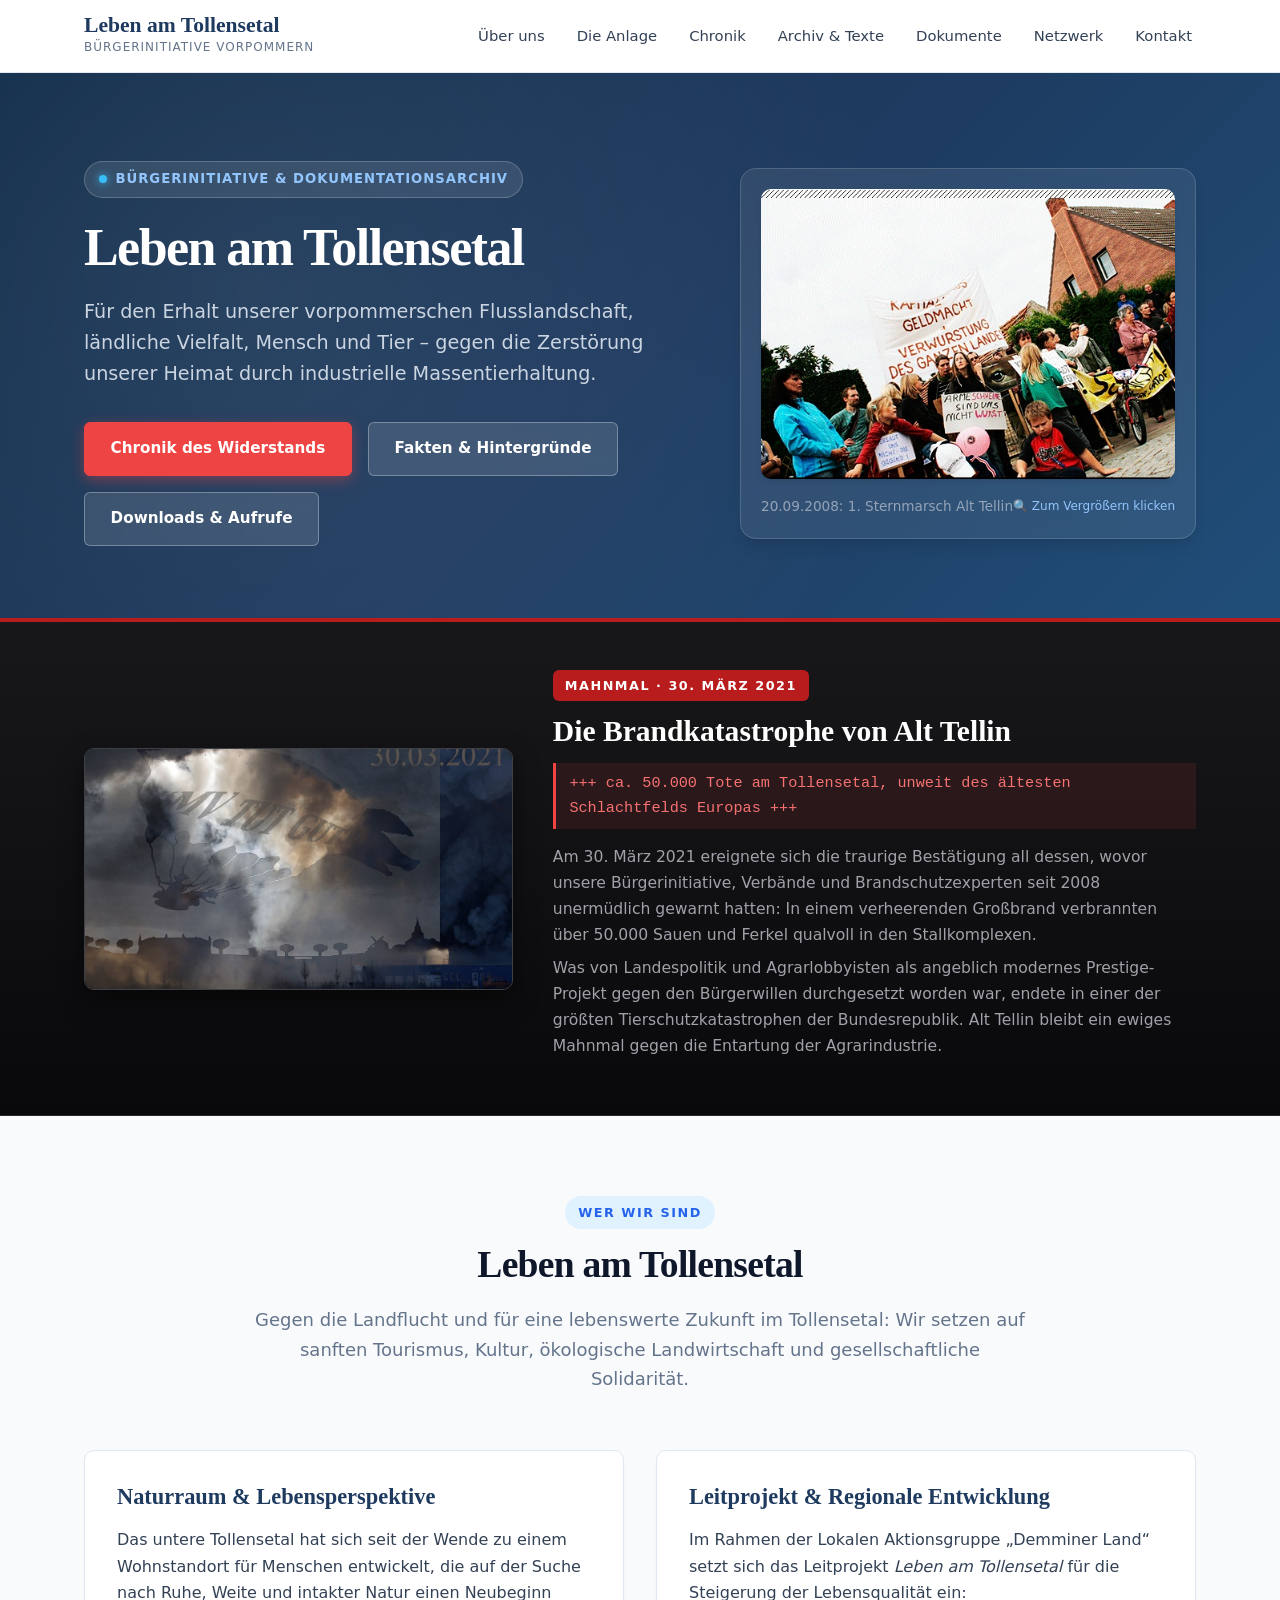
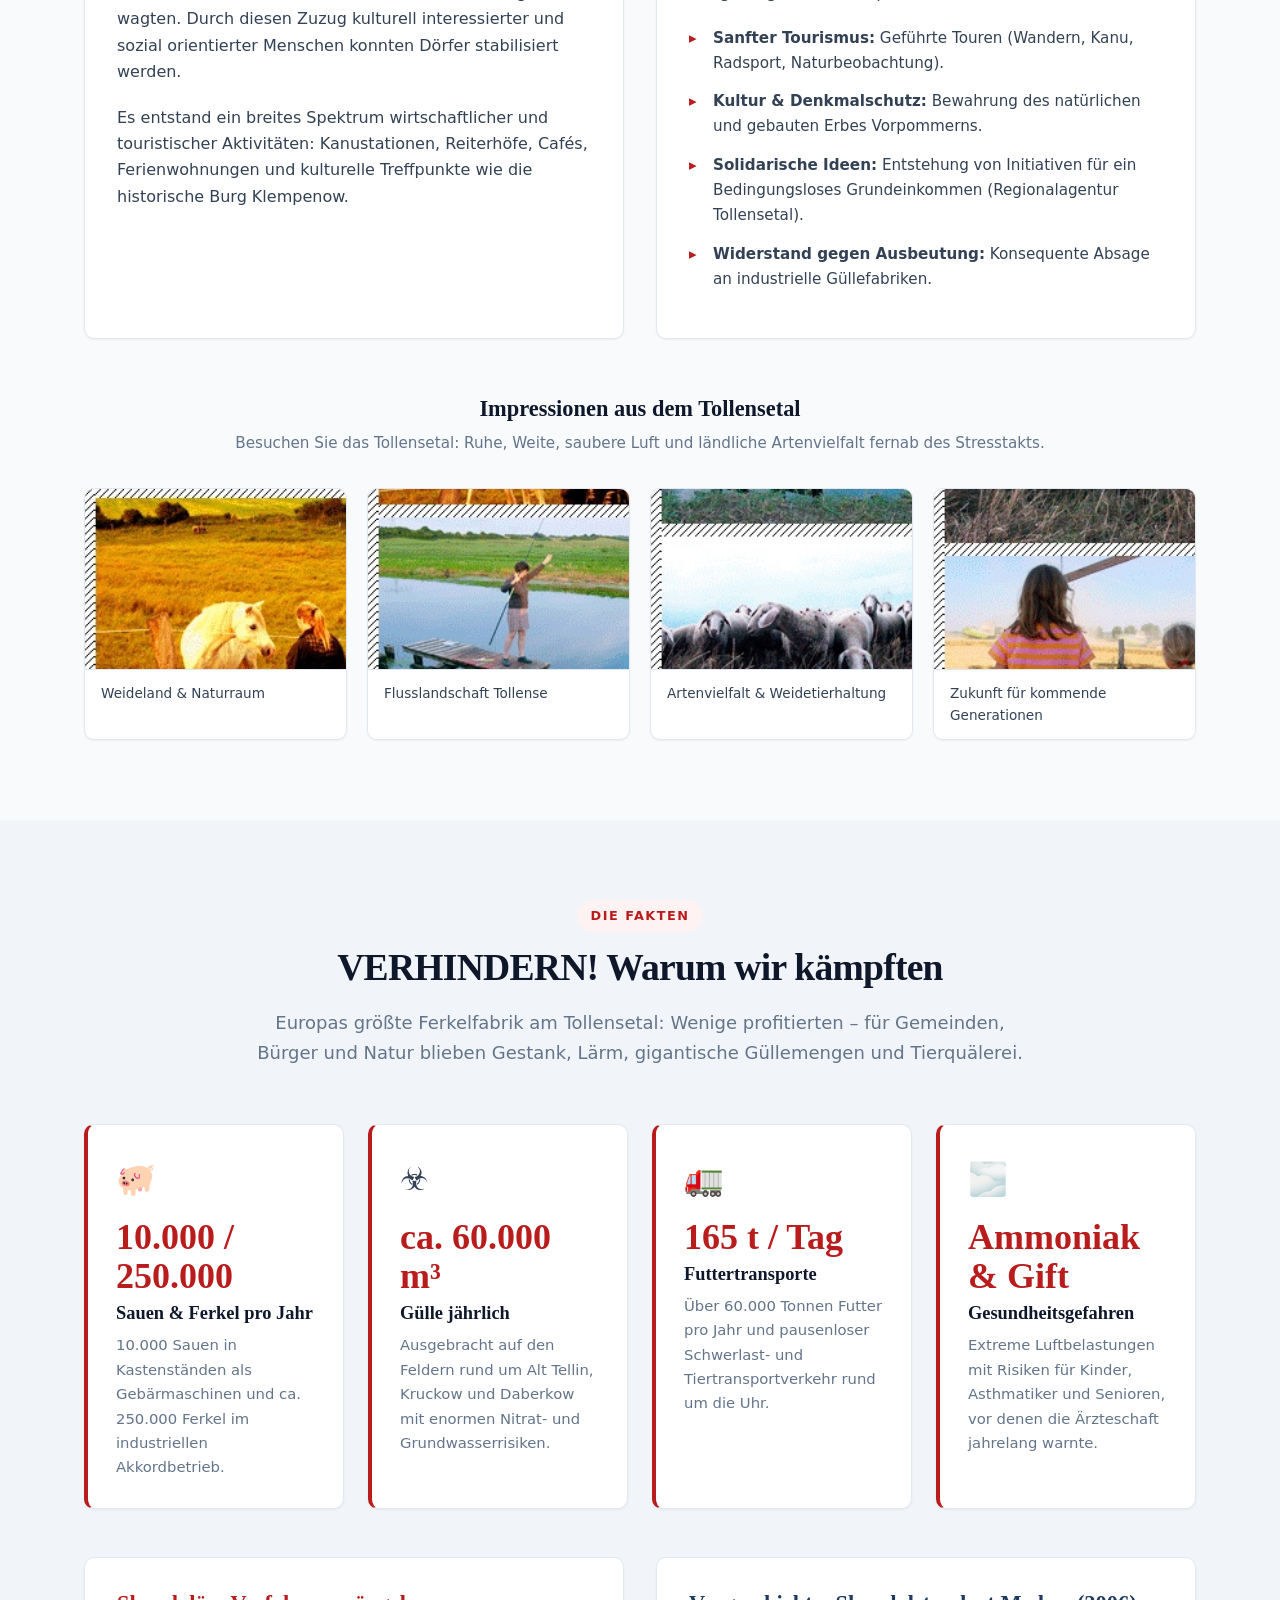
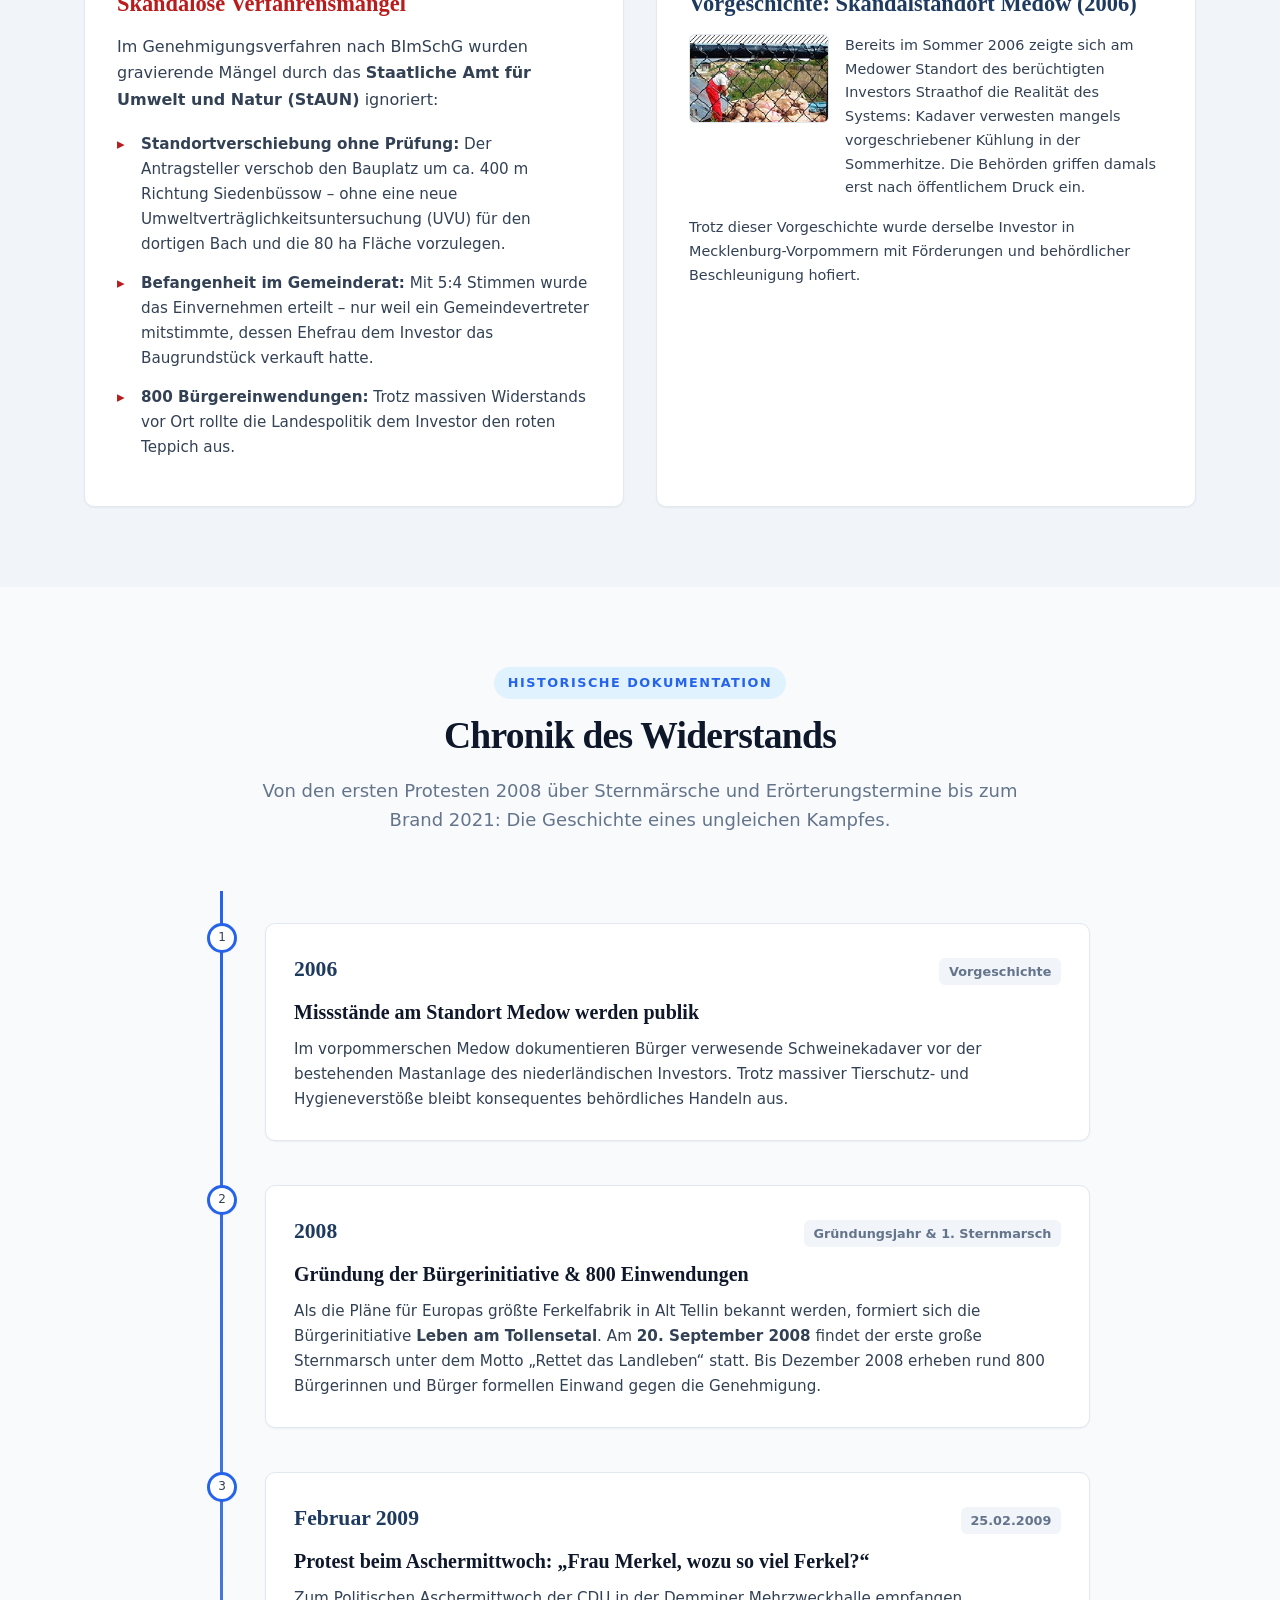
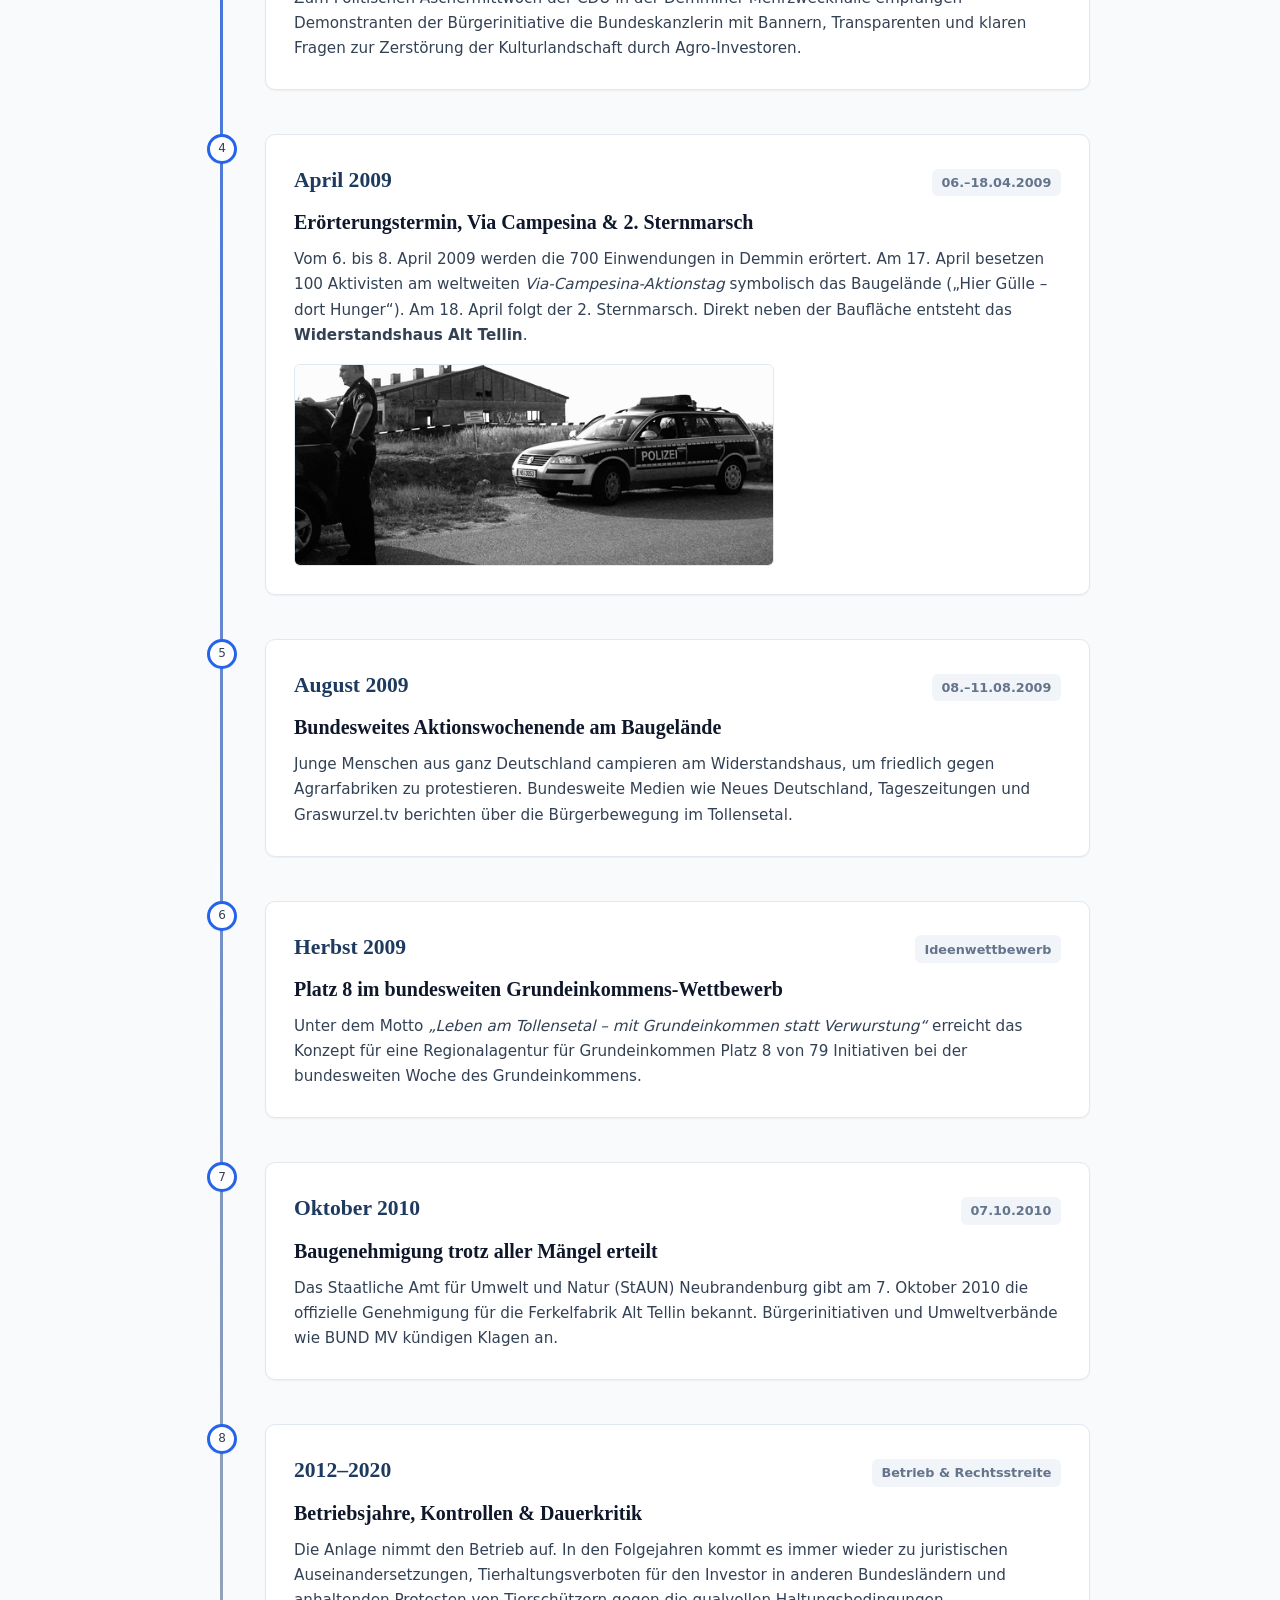
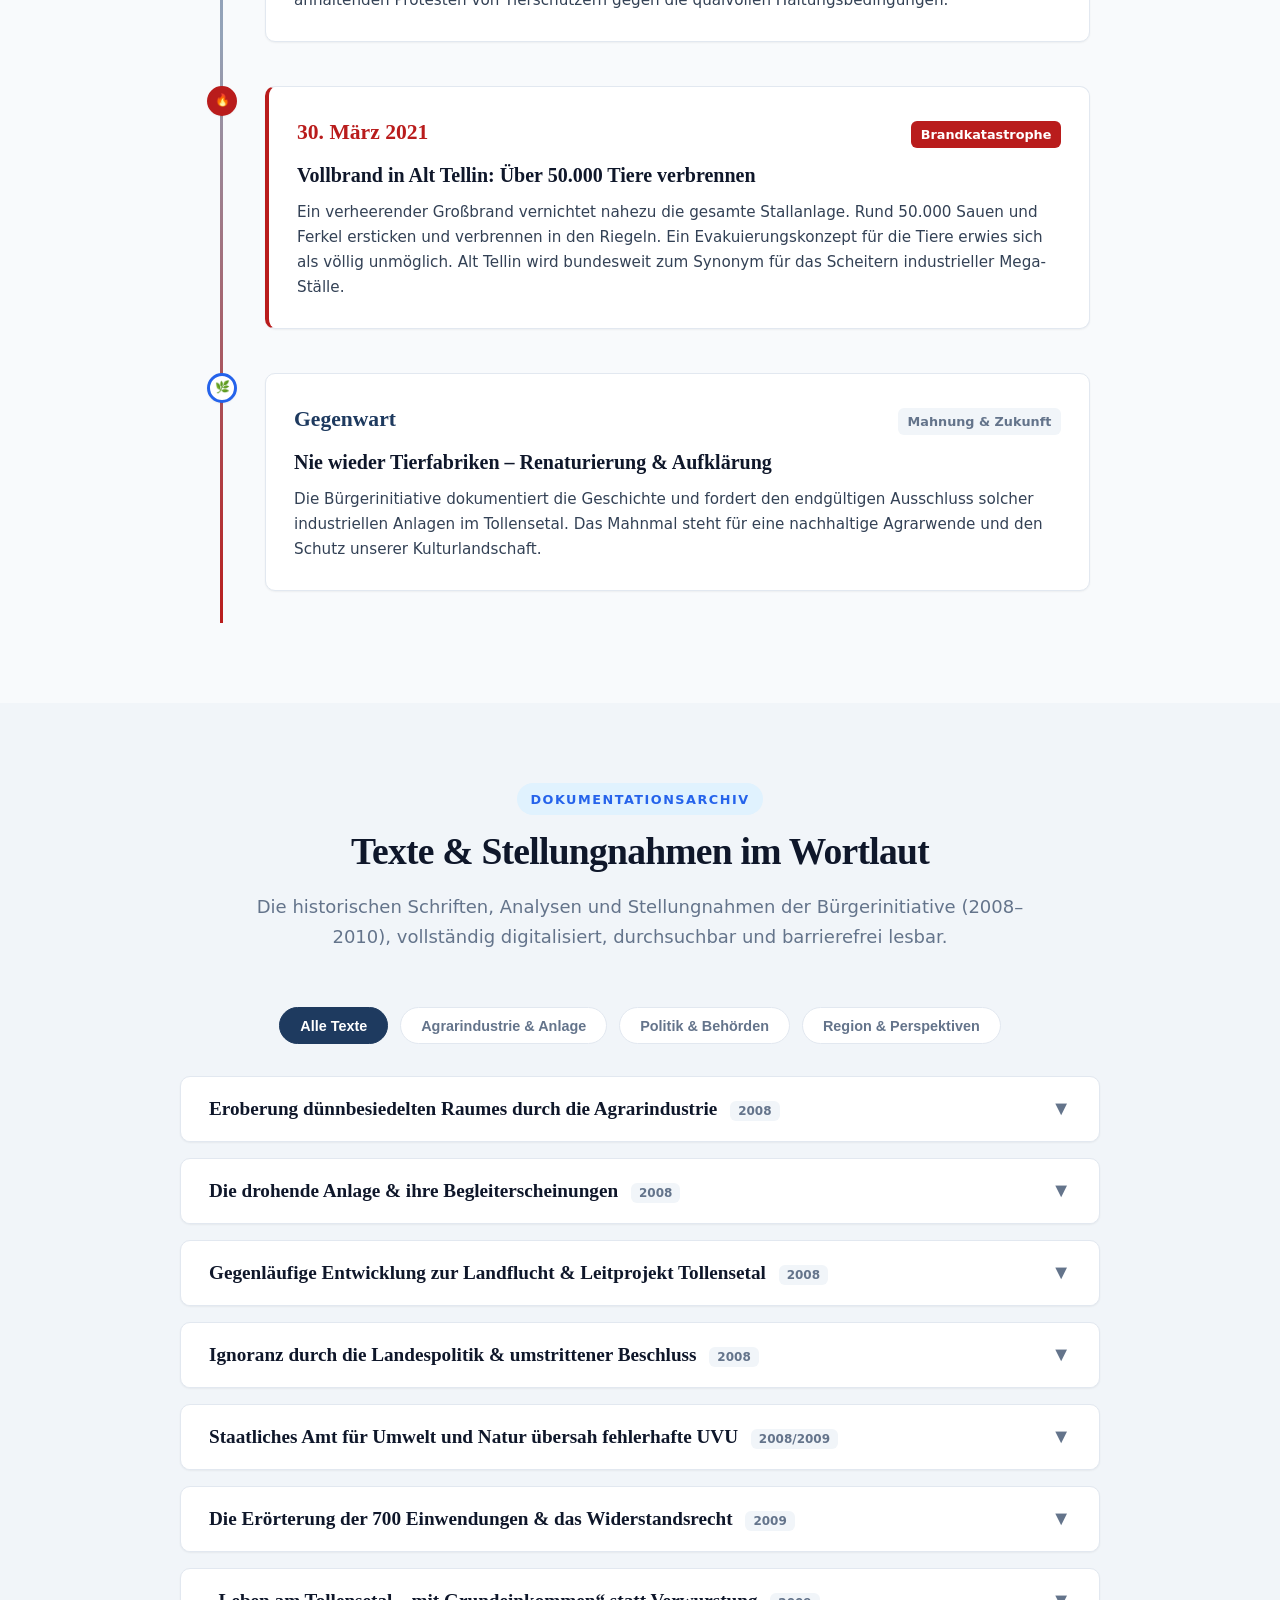
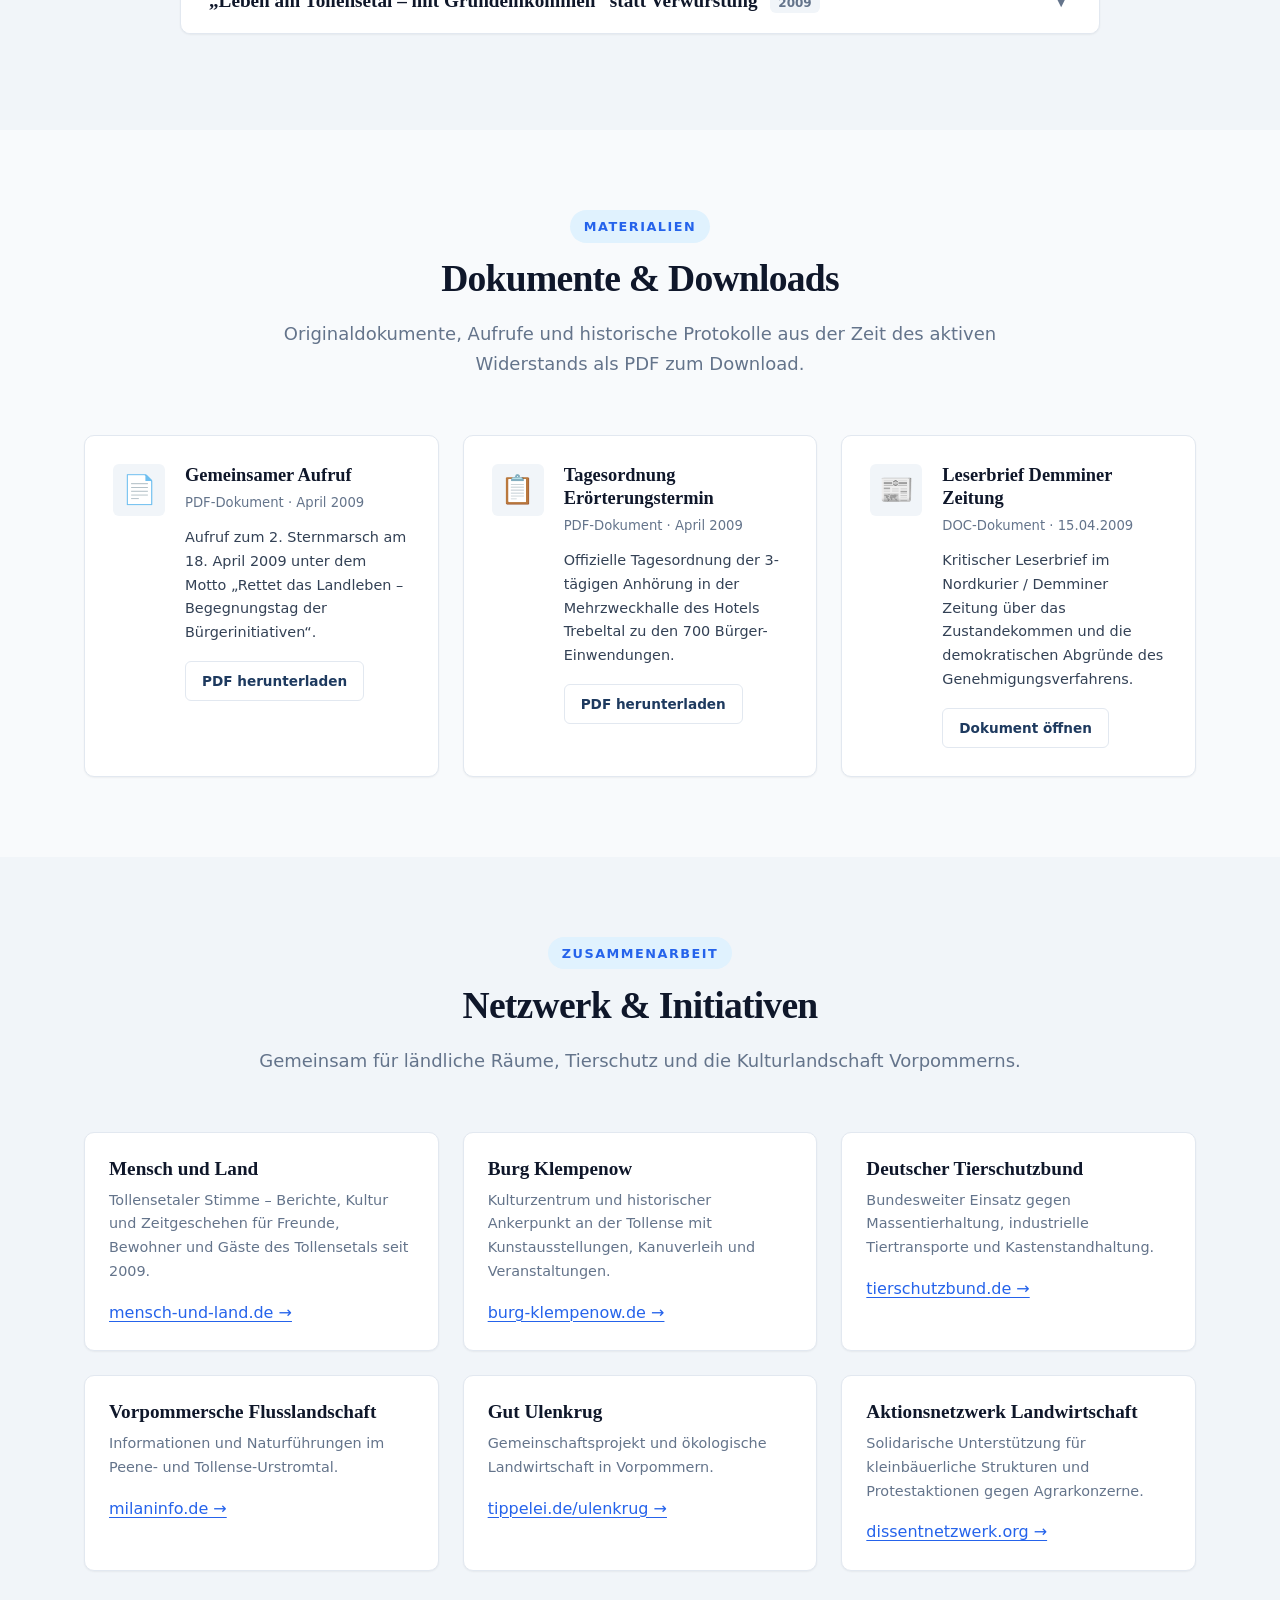
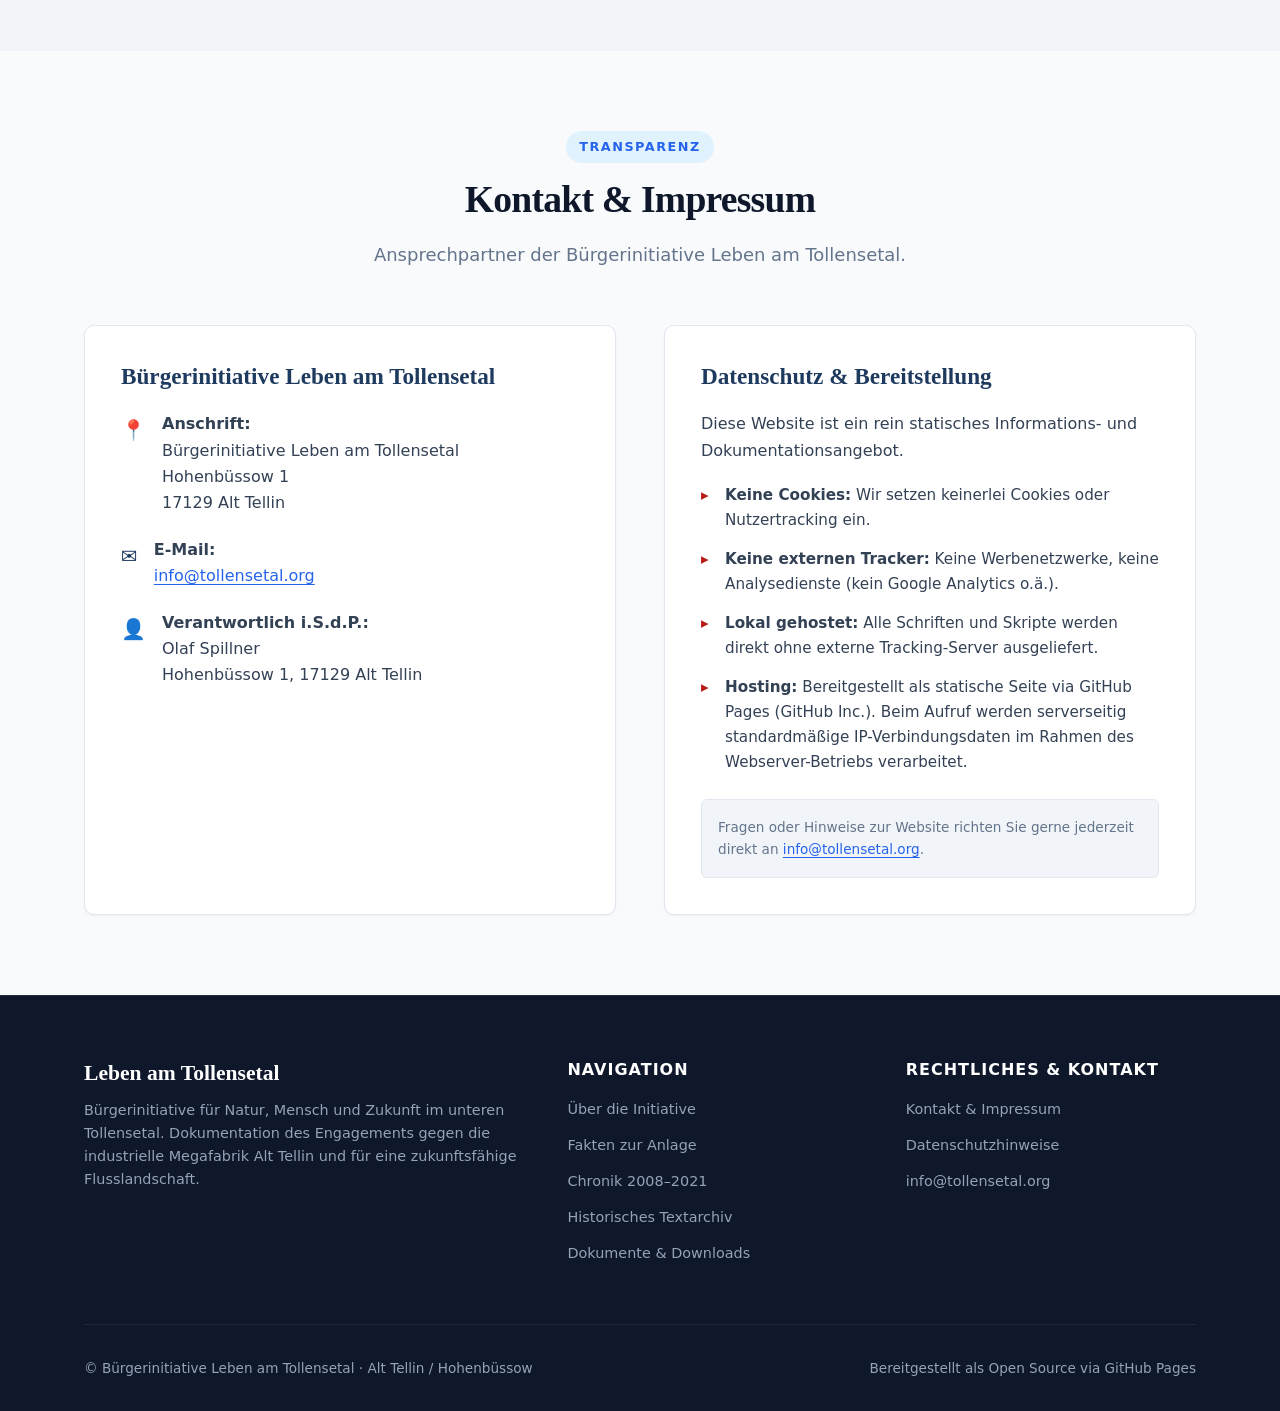
==== index.html @ dd37e9b2 "Relaunch: Modern static website for tollensetal.org with GitHub Pages workflow" ====
<!DOCTYPE html>
<html lang="de">
<head>
  <meta charset="UTF-8">
  <meta name="viewport" content="width=device-width, initial-scale=1.0">
  <title>Leben am Tollensetal | Bürgerinitiative gegen industrielle Massentierhaltung</title>
  <meta name="description" content="Offizielle Website und Dokumentationsarchiv der Bürgerinitiative Leben am Tollensetal in Vorpommern. Chronik des Widerstands gegen die Megafabrik Alt Tellin und Schutz der Flusslandschaft.">
  <meta property="og:title" content="Leben am Tollensetal - Bürgerinitiative">
  <meta property="og:description" content="Dokumentation, Chronik und Originaltexte der Bürgerinitiative Leben am Tollensetal gegen die Megafabrik Alt Tellin.">
  <meta property="og:type" content="website">
  <meta property="og:url" content="https://tollensetal.org/">
  <meta property="og:image" content="assets/images/sternmarsch_2008.jpg">

  <link rel="stylesheet" href="style.css">
</head>
<body>

  <!-- ========================================================================
       Navigation Bar
       ======================================================================== -->
  <header class="navbar">
    <div class="container nav-container">
      <a href="#top" class="nav-brand" aria-label="Zur Startseite">
        <span class="nav-logo-title">Leben am Tollensetal</span>
        <span class="nav-logo-subtitle">Bürgerinitiative Vorpommern</span>
      </a>

      <button class="nav-toggle" aria-label="Menü öffnen" aria-expanded="false">☰</button>

      <nav>
        <ul class="nav-menu">
          <li><a href="#ueber-uns" class="nav-link">Über uns</a></li>
          <li><a href="#die-anlage" class="nav-link">Die Anlage</a></li>
          <li><a href="#chronik" class="nav-link">Chronik</a></li>
          <li><a href="#archiv" class="nav-link">Archiv &amp; Texte</a></li>
          <li><a href="#dokumente" class="nav-link">Dokumente</a></li>
          <li><a href="#netzwerk" class="nav-link">Netzwerk</a></li>
          <li><a href="#kontakt" class="nav-link">Kontakt</a></li>
        </ul>
      </nav>
    </div>
  </header>

  <!-- ========================================================================
       Hero Section
       ======================================================================== -->
  <section id="top" class="hero">
    <div class="container hero-grid">
      <div class="hero-text-col">
        <div class="hero-tag">
          <span class="hero-tag-dot"></span>
          Bürgerinitiative &amp; Dokumentationsarchiv
        </div>
        <h1 class="hero-title">Leben am Tollensetal</h1>
        <p class="hero-subtitle">
          Für den Erhalt unserer vorpommerschen Flusslandschaft, ländliche Vielfalt, Mensch und Tier – gegen die Zerstörung unserer Heimat durch industrielle Massentierhaltung.
        </p>
        <div class="hero-actions">
          <a href="#chronik" class="btn btn-primary">Chronik des Widerstands</a>
          <a href="#die-anlage" class="btn btn-secondary">Fakten &amp; Hintergründe</a>
          <a href="#dokumente" class="btn btn-secondary">Downloads &amp; Aufrufe</a>
        </div>
      </div>

      <div class="hero-card">
        <div class="hero-img-wrap" data-lightbox data-caption="20.09.2008: Erster Sternmarsch nach Alt Tellin – 'Geldmacht verwurstet das ganze Land'">
          <img src="assets/images/sternmarsch_2008.jpg" alt="Demonstration gegen die Ferkelfabrik Alt Tellin 2008" class="hero-img">
        </div>
        <div class="hero-card-caption">
          <span>20.09.2008: 1. Sternmarsch Alt Tellin</span>
          <span style="font-size: 0.75rem; color: #93c5fd;">🔍 Zum Vergrößern klicken</span>
        </div>
      </div>
    </div>
  </section>

  <!-- ========================================================================
       Memorial Banner (30.03.2021 Brandkatastrophe)
       ======================================================================== -->
  <aside id="mahnmal" class="memorial-banner" aria-label="Mahnmal Alt Tellin">
    <div class="container memorial-grid">
      <div class="memorial-img-wrap" data-lightbox data-caption="30.03.2021: Das Flammeninferno von Alt Tellin – ca. 50.000 Tiere starben im Vollbrand">
        <img src="assets/images/alt_tellin_brand_2021.jpg" alt="Grossbrand der Schweinezuchtanlage Alt Tellin am 30. März 2021" class="memorial-img">
      </div>
      <div>
        <span class="memorial-badge">Mahnmal · 30. März 2021</span>
        <h2 class="memorial-title">Die Brandkatastrophe von Alt Tellin</h2>
        <div class="memorial-quote">
          +++ ca. 50.000 Tote am Tollensetal, unweit des ältesten Schlachtfelds Europas +++
        </div>
        <p class="memorial-text">
          Am 30. März 2021 ereignete sich die traurige Bestätigung all dessen, wovor unsere Bürgerinitiative, Verbände und Brandschutzexperten seit 2008 unermüdlich gewarnt hatten: In einem verheerenden Großbrand verbrannten über 50.000 Sauen und Ferkel qualvoll in den Stallkomplexen.
        </p>
        <p class="memorial-text">
          Was von Landespolitik und Agrarlobbyisten als angeblich modernes Prestige-Projekt gegen den Bürgerwillen durchgesetzt worden war, endete in einer der größten Tierschutzkatastrophen der Bundesrepublik. Alt Tellin bleibt ein ewiges Mahnmal gegen die Entartung der Agrarindustrie.
        </p>
      </div>
    </div>
  </aside>

  <!-- ========================================================================
       Section: Über uns & Das Leitprojekt Tollensetal
       ======================================================================== -->
  <section id="ueber-uns" class="section">
    <div class="container">
      <div class="section-header">
        <span class="section-tag">Wer wir sind</span>
        <h2 class="section-title">Leben am Tollensetal</h2>
        <p class="section-desc">
          Gegen die Landflucht und für eine lebenswerte Zukunft im Tollensetal: Wir setzen auf sanften Tourismus, Kultur, ökologische Landwirtschaft und gesellschaftliche Solidarität.
        </p>
      </div>

      <div class="fact-details-grid" style="margin-top: 0; margin-bottom: 3.5rem;">
        <div class="details-box">
          <h3>Naturraum &amp; Lebensperspektive</h3>
          <p>
            Das untere Tollensetal hat sich seit der Wende zu einem Wohnstandort für Menschen entwickelt, die auf der Suche nach Ruhe, Weite und intakter Natur einen Neubeginn wagten. Durch diesen Zuzug kulturell interessierter und sozial orientierter Menschen konnten Dörfer stabilisiert werden.
          </p>
          <p>
            Es entstand ein breites Spektrum wirtschaftlicher und touristischer Aktivitäten: Kanustationen, Reiterhöfe, Cafés, Ferienwohnungen und kulturelle Treffpunkte wie die historische Burg Klempenow.
          </p>
        </div>

        <div class="details-box">
          <h3>Leitprojekt &amp; Regionale Entwicklung</h3>
          <p>
            Im Rahmen der Lokalen Aktionsgruppe „Demminer Land“ setzt sich das Leitprojekt <em>Leben am Tollensetal</em> für die Steigerung der Lebensqualität ein:
          </p>
          <ul class="details-list">
            <li><strong>Sanfter Tourismus:</strong> Geführte Touren (Wandern, Kanu, Radsport, Naturbeobachtung).</li>
            <li><strong>Kultur &amp; Denkmalschutz:</strong> Bewahrung des natürlichen und gebauten Erbes Vorpommerns.</li>
            <li><strong>Solidarische Ideen:</strong> Entstehung von Initiativen für ein Bedingungsloses Grundeinkommen (Regionalagentur Tollensetal).</li>
            <li><strong>Widerstand gegen Ausbeutung:</strong> Konsequente Absage an industrielle Güllefabriken.</li>
          </ul>
        </div>
      </div>

      <!-- Galerie der Region -->
      <h3 style="font-size: 1.4rem; margin-bottom: 0.5rem; text-align: center;">Impressionen aus dem Tollensetal</h3>
      <p style="text-align: center; color: var(--color-text-muted); margin-bottom: 1.5rem; font-size: 0.95rem;">
        Besuchen Sie das Tollensetal: Ruhe, Weite, saubere Luft und ländliche Artenvielfalt fernab des Stresstakts.
      </p>

      <div class="gallery-grid">
        <div class="gallery-item" data-lightbox data-caption="Weite Weideflächen und Pferde im Tollensetal">
          <img src="assets/images/tollense_weide.jpg" alt="Weideland am Tollensetal mit Pferden" class="gallery-thumb">
          <div class="gallery-caption">Weideland &amp; Naturraum</div>
        </div>

        <div class="gallery-item" data-lightbox data-caption="Anlegesteg an der naturbelassenen Tollense – beliebt bei Kanuten">
          <img src="assets/images/tollense_steg.jpg" alt="Steg an der Tollense Flusslandschaft" class="gallery-thumb">
          <div class="gallery-caption">Flusslandschaft Tollense</div>
        </div>

        <div class="gallery-item" data-lightbox data-caption="Schafhaltung und kleinbäuerliche Beweidung">
          <img src="assets/images/tollense_schafe.jpg" alt="Schafe auf den Wiesen am Tollensetal" class="gallery-thumb">
          <div class="gallery-caption">Artenvielfalt &amp; Weidetierhaltung</div>
        </div>

        <div class="gallery-item" data-lightbox data-caption="Blick über das weite Tollensetal – Schutz für künftige Generationen">
          <img src="assets/images/tollense_landschaft_blick.jpg" alt="Blick über die Landschaft des Tollensetals" class="gallery-thumb">
          <div class="gallery-caption">Zukunft für kommende Generationen</div>
        </div>
      </div>
    </div>
  </section>

  <!-- ========================================================================
       Section: Die Anlage / "Verhindern!"
       ======================================================================== -->
  <section id="die-anlage" class="section section-alt">
    <div class="container">
      <div class="section-header">
        <span class="section-tag" style="background-color: var(--color-alert-bg); color: var(--color-alert);">Die Fakten</span>
        <h2 class="section-title">VERHINDERN! Warum wir kämpften</h2>
        <p class="section-desc">
          Europas größte Ferkelfabrik am Tollensetal: Wenige profitierten – für Gemeinden, Bürger und Natur blieben Gestank, Lärm, gigantische Güllemengen und Tierquälerei.
        </p>
      </div>

      <!-- Stat Cards Grid -->
      <div class="facts-grid">
        <div class="fact-card alert-card">
          <div class="fact-icon">🐖</div>
          <div class="fact-number">10.000 / 250.000</div>
          <h3 class="fact-title">Sauen &amp; Ferkel pro Jahr</h3>
          <p class="fact-desc">
            10.000 Sauen in Kastenständen als Gebärmaschinen und ca. 250.000 Ferkel im industriellen Akkordbetrieb.
          </p>
        </div>

        <div class="fact-card alert-card">
          <div class="fact-icon">☣️</div>
          <div class="fact-number">ca. 60.000 m³</div>
          <h3 class="fact-title">Gülle jährlich</h3>
          <p class="fact-desc">
            Ausgebracht auf den Feldern rund um Alt Tellin, Kruckow und Daberkow mit enormen Nitrat- und Grundwasserrisiken.
          </p>
        </div>

        <div class="fact-card alert-card">
          <div class="fact-icon">🚛</div>
          <div class="fact-number">165 t / Tag</div>
          <h3 class="fact-title">Futtertransporte</h3>
          <p class="fact-desc">
            Über 60.000 Tonnen Futter pro Jahr und pausenloser Schwerlast- und Tiertransportverkehr rund um die Uhr.
          </p>
        </div>

        <div class="fact-card alert-card">
          <div class="fact-icon">🌫️</div>
          <div class="fact-number">Ammoniak &amp; Gift</div>
          <h3 class="fact-title">Gesundheitsgefahren</h3>
          <p class="fact-desc">
            Extreme Luftbelastungen mit Risiken für Kinder, Asthmatiker und Senioren, vor denen die Ärzteschaft jahrelang warnte.
          </p>
        </div>
      </div>

      <!-- Detail Boxen zu Verfahren & Vorfällen -->
      <div class="fact-details-grid">
        <div class="details-box">
          <h3 style="color: var(--color-alert);">Skandalöse Verfahrensmängel</h3>
          <p>
            Im Genehmigungsverfahren nach BImSchG wurden gravierende Mängel durch das <strong>Staatliche Amt für Umwelt und Natur (StAUN)</strong> ignoriert:
          </p>
          <ul class="details-list">
            <li><strong>Standortverschiebung ohne Prüfung:</strong> Der Antragsteller verschob den Bauplatz um ca. 400 m Richtung Siedenbüssow – ohne eine neue Umweltverträglichkeitsuntersuchung (UVU) für den dortigen Bach und die 80 ha Fläche vorzulegen.</li>
            <li><strong>Befangenheit im Gemeinderat:</strong> Mit 5:4 Stimmen wurde das Einvernehmen erteilt – nur weil ein Gemeindevertreter mitstimmte, dessen Ehefrau dem Investor das Baugrundstück verkauft hatte.</li>
            <li><strong>800 Bürgereinwendungen:</strong> Trotz massiven Widerstands vor Ort rollte die Landespolitik dem Investor den roten Teppich aus.</li>
          </ul>
        </div>

        <div class="details-box">
          <h3>Vorgeschichte: Skandalstandort Medow (2006)</h3>
          <div style="display: flex; gap: 1rem; align-items: flex-start; margin-bottom: 1rem;">
            <div style="flex-shrink: 0; width: 140px; cursor: pointer;" data-lightbox data-caption="Sommer 2006 am Tor der Straathof-Anlage in Medow: verwesende Kadaver in der Hitze">
              <img src="assets/images/medow_2006.jpg" alt="Skandal Medow 2006" style="border-radius: var(--radius-sm); border: 1px solid var(--color-border); width: 100%;">
            </div>
            <p style="font-size: 0.9rem; margin-bottom: 0;">
              Bereits im Sommer 2006 zeigte sich am Medower Standort des berüchtigten Investors Straathof die Realität des Systems: Kadaver verwesten mangels vorgeschriebener Kühlung in der Sommerhitze. Die Behörden griffen damals erst nach öffentlichem Druck ein.
            </p>
          </div>
          <p style="font-size: 0.9rem;">
            Trotz dieser Vorgeschichte wurde derselbe Investor in Mecklenburg-Vorpommern mit Förderungen und behördlicher Beschleunigung hofiert.
          </p>
        </div>
      </div>
    </div>
  </section>

  <!-- ========================================================================
       Section: Chronik des Widerstands (Timeline)
       ======================================================================== -->
  <section id="chronik" class="section">
    <div class="container">
      <div class="section-header">
        <span class="section-tag">Historische Dokumentation</span>
        <h2 class="section-title">Chronik des Widerstands</h2>
        <p class="section-desc">
          Von den ersten Protesten 2008 über Sternmärsche und Erörterungstermine bis zum Brand 2021: Die Geschichte eines ungleichen Kampfes.
        </p>
      </div>

      <div class="timeline-wrap">
        <!-- 2006 -->
        <div class="timeline-item">
          <div class="timeline-badge">1</div>
          <div class="timeline-content">
            <div class="timeline-header">
              <span class="timeline-year">2006</span>
              <span class="timeline-date-tag">Vorgeschichte</span>
            </div>
            <h3 class="timeline-item-title">Missstände am Standort Medow werden publik</h3>
            <p class="timeline-desc">
              Im vorpommerschen Medow dokumentieren Bürger verwesende Schweinekadaver vor der bestehenden Mastanlage des niederländischen Investors. Trotz massiver Tierschutz- und Hygieneverstöße bleibt konsequentes behördliches Handeln aus.
            </p>
          </div>
        </div>

        <!-- 2008 -->
        <div class="timeline-item">
          <div class="timeline-badge">2</div>
          <div class="timeline-content">
            <div class="timeline-header">
              <span class="timeline-year">2008</span>
              <span class="timeline-date-tag">Gründungsjahr &amp; 1. Sternmarsch</span>
            </div>
            <h3 class="timeline-item-title">Gründung der Bürgerinitiative &amp; 800 Einwendungen</h3>
            <p class="timeline-desc">
              Als die Pläne für Europas größte Ferkelfabrik in Alt Tellin bekannt werden, formiert sich die Bürgerinitiative <strong>Leben am Tollensetal</strong>. Am <strong>20. September 2008</strong> findet der erste große Sternmarsch unter dem Motto „Rettet das Landleben“ statt. Bis Dezember 2008 erheben rund 800 Bürgerinnen und Bürger formellen Einwand gegen die Genehmigung.
            </p>
          </div>
        </div>

        <!-- Feb 2009 -->
        <div class="timeline-item">
          <div class="timeline-badge">3</div>
          <div class="timeline-content">
            <div class="timeline-header">
              <span class="timeline-year">Februar 2009</span>
              <span class="timeline-date-tag">25.02.2009</span>
            </div>
            <h3 class="timeline-item-title">Protest beim Aschermittwoch: „Frau Merkel, wozu so viel Ferkel?“</h3>
            <p class="timeline-desc">
              Zum Politischen Aschermittwoch der CDU in der Demminer Mehrzweckhalle empfangen Demonstranten der Bürgerinitiative die Bundeskanzlerin mit Bannern, Transparenten und klaren Fragen zur Zerstörung der Kulturlandschaft durch Agro-Investoren.
            </p>
          </div>
        </div>

        <!-- April 2009 -->
        <div class="timeline-item">
          <div class="timeline-badge">4</div>
          <div class="timeline-content">
            <div class="timeline-header">
              <span class="timeline-year">April 2009</span>
              <span class="timeline-date-tag">06.–18.04.2009</span>
            </div>
            <h3 class="timeline-item-title">Erörterungstermin, Via Campesina &amp; 2. Sternmarsch</h3>
            <p class="timeline-desc">
              Vom 6. bis 8. April 2009 werden die 700 Einwendungen in Demmin erörtert. Am 17. April besetzen 100 Aktivisten am weltweiten <em>Via-Campesina-Aktionstag</em> symbolisch das Baugelände („Hier Gülle – dort Hunger“). Am 18. April folgt der 2. Sternmarsch. Direkt neben der Baufläche entsteht das <strong>Widerstandshaus Alt Tellin</strong>.
            </p>
            <div class="timeline-img-wrap" data-lightbox data-caption="Polizeieinsatz am Widerstandshaus Alt Tellin im August 2009">
              <img src="assets/images/polizei_widerstand_2009.png" alt="Polizeieinsatz am Widerstandshaus Alt Tellin">
            </div>
          </div>
        </div>

        <!-- Aug 2009 -->
        <div class="timeline-item">
          <div class="timeline-badge">5</div>
          <div class="timeline-content">
            <div class="timeline-header">
              <span class="timeline-year">August 2009</span>
              <span class="timeline-date-tag">08.–11.08.2009</span>
            </div>
            <h3 class="timeline-item-title">Bundesweites Aktionswochenende am Baugelände</h3>
            <p class="timeline-desc">
              Junge Menschen aus ganz Deutschland campieren am Widerstandshaus, um friedlich gegen Agrarfabriken zu protestieren. Bundesweite Medien wie Neues Deutschland, Tageszeitungen und Graswurzel.tv berichten über die Bürgerbewegung im Tollensetal.
            </p>
          </div>
        </div>

        <!-- Herbst 2009 -->
        <div class="timeline-item">
          <div class="timeline-badge">6</div>
          <div class="timeline-content">
            <div class="timeline-header">
              <span class="timeline-year">Herbst 2009</span>
              <span class="timeline-date-tag">Ideenwettbewerb</span>
            </div>
            <h3 class="timeline-item-title">Platz 8 im bundesweiten Grundeinkommens-Wettbewerb</h3>
            <p class="timeline-desc">
              Unter dem Motto <em>„Leben am Tollensetal – mit Grundeinkommen statt Verwurstung“</em> erreicht das Konzept für eine Regionalagentur für Grundeinkommen Platz 8 von 79 Initiativen bei der bundesweiten Woche des Grundeinkommens.
            </p>
          </div>
        </div>

        <!-- Okt 2010 -->
        <div class="timeline-item">
          <div class="timeline-badge">7</div>
          <div class="timeline-content">
            <div class="timeline-header">
              <span class="timeline-year">Oktober 2010</span>
              <span class="timeline-date-tag">07.10.2010</span>
            </div>
            <h3 class="timeline-item-title">Baugenehmigung trotz aller Mängel erteilt</h3>
            <p class="timeline-desc">
              Das Staatliche Amt für Umwelt und Natur (StAUN) Neubrandenburg gibt am 7. Oktober 2010 die offizielle Genehmigung für die Ferkelfabrik Alt Tellin bekannt. Bürgerinitiativen und Umweltverbände wie BUND MV kündigen Klagen an.
            </p>
          </div>
        </div>

        <!-- 2012-2020 -->
        <div class="timeline-item">
          <div class="timeline-badge">8</div>
          <div class="timeline-content">
            <div class="timeline-header">
              <span class="timeline-year">2012–2020</span>
              <span class="timeline-date-tag">Betrieb &amp; Rechtsstreite</span>
            </div>
            <h3 class="timeline-item-title">Betriebsjahre, Kontrollen &amp; Dauerkritik</h3>
            <p class="timeline-desc">
              Die Anlage nimmt den Betrieb auf. In den Folgejahren kommt es immer wieder zu juristischen Auseinandersetzungen, Tierhaltungsverboten für den Investor in anderen Bundesländern und anhaltenden Protesten von Tierschützern gegen die qualvollen Haltungsbedingungen.
            </p>
          </div>
        </div>

        <!-- 30.03.2021 -->
        <div class="timeline-item danger">
          <div class="timeline-badge">🔥</div>
          <div class="timeline-content" style="border-left: 4px solid var(--color-alert);">
            <div class="timeline-header">
              <span class="timeline-year">30. März 2021</span>
              <span class="timeline-date-tag" style="background-color: var(--color-alert); color: #fff;">Brandkatastrophe</span>
            </div>
            <h3 class="timeline-item-title">Vollbrand in Alt Tellin: Über 50.000 Tiere verbrennen</h3>
            <p class="timeline-desc">
              Ein verheerender Großbrand vernichtet nahezu die gesamte Stallanlage. Rund 50.000 Sauen und Ferkel ersticken und verbrennen in den Riegeln. Ein Evakuierungskonzept für die Tiere erwies sich als völlig unmöglich. Alt Tellin wird bundesweit zum Synonym für das Scheitern industrieller Mega-Ställe.
            </p>
          </div>
        </div>

        <!-- Heute -->
        <div class="timeline-item">
          <div class="timeline-badge">🌿</div>
          <div class="timeline-content">
            <div class="timeline-header">
              <span class="timeline-year">Gegenwart</span>
              <span class="timeline-date-tag">Mahnung &amp; Zukunft</span>
            </div>
            <h3 class="timeline-item-title">Nie wieder Tierfabriken – Renaturierung &amp; Aufklärung</h3>
            <p class="timeline-desc">
              Die Bürgerinitiative dokumentiert die Geschichte und fordert den endgültigen Ausschluss solcher industriellen Anlagen im Tollensetal. Das Mahnmal steht für eine nachhaltige Agrarwende und den Schutz unserer Kulturlandschaft.
            </p>
          </div>
        </div>
      </div>
    </div>
  </section>

  <!-- ========================================================================
       Section: Historisches Archiv & Texte im Wortlaut
       ======================================================================== -->
  <section id="archiv" class="section section-alt">
    <div class="container">
      <div class="section-header">
        <span class="section-tag">Dokumentationsarchiv</span>
        <h2 class="section-title">Texte &amp; Stellungnahmen im Wortlaut</h2>
        <p class="section-desc">
          Die historischen Schriften, Analysen und Stellungnahmen der Bürgerinitiative (2008–2010), vollständig digitalisiert, durchsuchbar und barrierefrei lesbar.
        </p>
      </div>

      <!-- Filter Buttons -->
      <div class="archive-tabs">
        <button class="tab-btn active" data-filter="all">Alle Texte</button>
        <button class="tab-btn" data-filter="anlage">Agrarindustrie &amp; Anlage</button>
        <button class="tab-btn" data-filter="politik">Politik &amp; Behörden</button>
        <button class="tab-btn" data-filter="zukunft">Region &amp; Perspektiven</button>
      </div>

      <!-- Accordion Liste -->
      <div class="accordion-list">

        <!-- Text 1 -->
        <article class="accordion-item" data-category="anlage">
          <button class="accordion-header" type="button">
            <span>Eroberung dünnbesiedelten Raumes durch die Agrarindustrie <span class="archive-badge">2008</span></span>
            <span class="accordion-icon">▼</span>
          </button>
          <div class="accordion-content">
            <div class="archive-text-body">
              <p>
                Durch Investitionen in die Agrarindustrie sind im Landkreis Demmin ca. 90% der Arbeitsplätze in der Landwirtschaft weggebrochen. In der Folge mussten viele Menschen die Region verlassen.
              </p>
              <p>
                Für den entstandenen Freiraum ist seit Jahren eine gewaltige Tierfabrik geplant, ebenso auch in anderen Gemeinden Ostdeutschlands. Die Referentin für Tierproduktion des Landesbauernverbandes ist in der Gemeinde Alt Tellin am Tollensetal Vizebürgermeisterin; durch ihre Initiative soll am Tollensetal ein holländischer Schweineproduzent Europas größte Ferkelfabrik errichten dürfen.
              </p>
            </div>
          </div>
        </article>

        <!-- Text 2 -->
        <article class="accordion-item" data-category="anlage">
          <button class="accordion-header" type="button">
            <span>Die drohende Anlage &amp; ihre Begleiterscheinungen <span class="archive-badge">2008</span></span>
            <span class="accordion-icon">▼</span>
          </button>
          <div class="accordion-content">
            <div class="archive-text-body">
              <p>
                Zwischen Neu Plötz, Siedenbüssow und Daberkow ist eine riesige Sauenzuchtanlage geplant. Landtags-Politiker von CDU und SPD freuen sich auf 40 angebliche Arbeitsplätze für die Region, die Wirklichkeit sieht aber anders aus: der überdimensionale Saustall vernichtet im Gegenzug Jobs im Tourismus und ruiniert kleine Schweineställe der Umgegend – ein Arbeitsplatzverlust, der nicht gegengerechnet wird. Die Lebensqualität in der Region geht verloren, Wohnungen und Häuser verlieren an Wert, Investitionen im Tourismus und im regionalen Gewerbe werden in Frage gestellt.
              </p>
              <p><strong>Die Begleiterscheinungen:</strong></p>
              <ul style="margin-left: 1.5rem; margin-bottom: 1.25rem;">
                <li>Tiertransporte, Futtertransporte und Gülletransporte rund um die Uhr.</li>
                <li>Gülle auf den Feldern in der gesamten Region, ganzjährig!</li>
                <li>Hohe Ammoniakbelastungen der Luft mit gesundheitlichen Folgen besonders für Kinder und ältere Menschen, wie Asthma und Allergien – die deutsche Ärzteschaft warnt seit Jahren vor der Massentierproduktion.</li>
                <li>Hohe Seuchengefahr und damit Einschränkungen für private Tierhalter.</li>
                <li>Die 10.000 Sauen werden in engen Verschlägen als Gebärmaschinen missbraucht, die Ferkel in Dunkelhaft bei 50 Lux gehalten – das ist brutale Tierquälerei direkt vor unserer Haustür.</li>
              </ul>
            </div>
          </div>
        </article>

        <!-- Text 3 -->
        <article class="accordion-item" data-category="zukunft">
          <button class="accordion-header" type="button">
            <span>Gegenläufige Entwicklung zur Landflucht &amp; Leitprojekt Tollensetal <span class="archive-badge">2008</span></span>
            <span class="accordion-icon">▼</span>
          </button>
          <div class="accordion-content">
            <div class="archive-text-body">
              <p>
                Das untere Tollensetal hat sich seit der Wende und besonders in den letzten Jahren auch zu einem Wohnstandort für Menschen entwickelt, die auf der Suche nach Ruhe und Natur hier einen Neubeginn wagten. Durch den Zuzug dieser oft kulturell interessierten und sozial orientierten Menschen konnten zum Einen die Bevölkerungszahlen einiger Dörfer bis in die heutige Zeit noch stabil gehalten werden, zum Anderen entwickelte sich dadurch auch ein breites Spektrum wirtschaftlicher Aktivitäten, u.a. auch im Fremdenverkehr (Café, Kanustation, Reiterhof, Bikerhotel, Ferienwohnungen usw.).
              </p>
              <p>
                Das Projekt der Lokalen Aktionsgruppe „Demminer Land“ soll die Lebensqualität der Bevölkerung steigern. Erweiterte Angebote für einen zahlenmäßig überschaubaren Fremdenverkehr (z.B. geführte Touren in den Bereichen Wandern, Kanu und Rad, Park und Denkmal) sollen zusätzliche Verdienstmöglichkeiten schaffen. Bildung in Bezug auf das kulturelle und natürliche Erbe sowie Förderung von Kunst und Kultur schaffen dafür die Voraussetzungen und gleichzeitig auch ein attraktives Angebot für die Besucher der Region.
              </p>
              <p>
                Hier liegt offensichtlich ein Entwicklungspotenzial dieser ländlichen Räume, das zu fördern ist, da es nachweisbar positive Effekte hat. Gerade die Sicherung und Schaffung von Arbeitsplätzen durch Nutzung der endogenen Potenziale des Raums ist hier als besonderer Aspekt hervorzuheben (gefördert durch das Entwicklungsprogramm für den Ländlichen Raum EPLR).
              </p>
            </div>
          </div>
        </article>

        <!-- Text 4 -->
        <article class="accordion-item" data-category="politik">
          <button class="accordion-header" type="button">
            <span>Ignoranz durch die Landespolitik &amp; umstrittener Beschluss <span class="archive-badge">2008</span></span>
            <span class="accordion-icon">▼</span>
          </button>
          <div class="accordion-content">
            <div class="archive-text-body">
              <p>
                Dieser Hoffnung für eine Perspektive in Nordostdeutschland steht die geplante Errichtung der Ferkelfabrik konträr gegenüber. Darum hat sich die BI „Leben am Tollensetal“ gegründet, um die katastrophalen Folgen dieses Plans zu zeigen.
              </p>
              <p>
                Durch die BI initiiert hat sich die Mehrheit der wahlberechtigten Bürger der zuständigen Gemeinde Alt Tellin gegen die Anlage ausgesprochen. Nach der Übergabe der Unterschriften der Einwohner hatten der Bürgermeister und seine Stellvertreterin versprochen, alles zu tun, damit die Anlage nicht kommt. Der Investor wurde unterrichtet, dass mit ihm keine Zusammenarbeit mehr erwünscht sei.
              </p>
              <p>
                Diese Aufgabe hatte die Referentin für Tierproduktion in ihrer Funktion als Vizebürgermeisterin übernommen, dennoch ist der beantragten Baugenehmigung mit 5:4 Stimmen das gemeindliche Einvernehmen erteilt worden – nur möglich, weil ein als befangen angesehener Gemeindevertreter mit abgestimmt hat, dessen Frau dem Investor das Baugrundstück verkaufte. Seitdem ist der Korruptionsverdacht in der Bevölkerung nicht mehr auszuräumen.
              </p>
              <p>
                Im „Gesundheits- und Tourismusland Nr. 1“ wird das Problem in seiner ganzen Tragweite verdrängt! Denn die Koalitionspartner in der Landesregierung MVs wollen die Entwicklung der Tierbestände im Land vorantreiben.
              </p>
            </div>
          </div>
        </article>

        <!-- Text 5 -->
        <article class="accordion-item" data-category="politik">
          <button class="accordion-header" type="button">
            <span>Staatliches Amt für Umwelt und Natur übersah fehlerhafte UVU <span class="archive-badge">2008/2009</span></span>
            <span class="accordion-icon">▼</span>
          </button>
          <div class="accordion-content">
            <div class="archive-text-body">
              <p>
                Wie verträglich so eine Investition für die schützenswerten Güter der Region ist, das sollte im Rahmen einer Umweltverträglichkeitsprüfung (UVP) herausgefunden werden. Dazu muss der Investor im Umkreis von 1 km um seine Emissionsquelle eine Umweltverträglichkeitsuntersuchung (UVU) durchführen lassen. Gemäß §4 der 9. BImSchV sind durch den Träger des Vorhabens dem Antrag die Unterlagen beizufügen, die zur Prüfung der Genehmigungsvoraussetzung erforderlich sind.
              </p>
              <p>
                Doch mit der Präzision ist es nicht weit her, denn der Antragsteller verschob den geplanten Standort um ca. 400m in Richtung des Dorfes Siedenbüssow, ohne eine UVU für den neuen Standort zu erstellen. Ein kleiner naturbelassener Bach, der dort die Ortslage durchfließt, ist somit überhaupt nicht untersucht worden. Das gilt in etwa für ein Viertel der zu untersuchenden Fläche, das sind ca. 80 ha.
              </p>
              <p>
                Aber der Behörde, die dem Investor die Auflage erteilt hat, dem Staatlichen Amt für Umwelt und Natur (StAUN), ist dieser Mangel leider nicht aufgefallen. Selbst der vom Antragsteller dafür bezahlte Kontrolleur hat versagt. Erst als unsere Bürgerinitiative gründlich in die Unterlagen schaute und am 11.11.2008 beim zuständigen StAUN intervenierte, forderte das StAUN kartografische und verbale Ergänzungen nach.
              </p>
            </div>
          </div>
        </article>

        <!-- Text 6 -->
        <article class="accordion-item" data-category="politik">
          <button class="accordion-header" type="button">
            <span>Die Erörterung der 700 Einwendungen &amp; das Widerstandsrecht <span class="archive-badge">2009</span></span>
            <span class="accordion-icon">▼</span>
          </button>
          <div class="accordion-content">
            <div class="archive-text-body">
              <p>
                Bis zum 16.12.2008 machten ca. 800 Einwender von ihrem Recht Gebrauch, Einwände vorzutragen. Der Anhörungstermin am 6.4.2009 in Demmin begann unter Anwesenheit des Investors Straathof, der in den Folgetagen seinem Auftragnehmer, der Landwirtschaftsberatung Mecklenburg-Vorpommern (LMS), das Feld überließ. Die LMS hatte diesen Standort als angeblich „besten Standort im ganzen Land MV“ auserkoren und dem Großinvestor den Weg geebnet.
              </p>
              <p>
                Die Tagesordnung wurde nach drei Verhandlungstagen mit dem Punkt 13.6 („Profitgier, Bereicherung“) beendet. Ein Leserbrief in der Demminer Zeitung formulierte das Grundproblem treffend: <em>Am Ende spielt es keine Rolle, ob Tatsachen diktatorisch oder mit scheinbar formaler Mehrheit aufgezwungen werden.</em>
              </p>
              <p>
                In Reaktion darauf entstand das <strong>Widerstandshaus Alt Tellin</strong> mit Informationsbüro direkt an der Trasse des geplanten Komplexes.
              </p>
            </div>
          </div>
        </article>

        <!-- Text 7 -->
        <article class="accordion-item" data-category="zukunft">
          <button class="accordion-header" type="button">
            <span>„Leben am Tollensetal – mit Grundeinkommen“ statt Verwurstung <span class="archive-badge">2009</span></span>
            <span class="accordion-icon">▼</span>
          </button>
          <div class="accordion-content">
            <div class="archive-text-body">
              <p>
                Ein Goldenes Kalb hängt am Tropf der Politik: Der Mythos vom unantastbaren Industriearbeitsplatz darf entgegen besserem Wissen nicht sterben. Um jeden Preis sollten Investoren in den Landkreis Demmin gelockt werden.
              </p>
              <p>
                Eine gegenläufige Entwicklung in diesem strukturschwachen Raum zeigte der Initiativkreis für ein <strong>„Leben am Tollensetal – mit Grundeinkommen“</strong>. Dort könnte sich eine Regionalagentur für Grundeinkommen entwickeln. Die Einführung eines Bedingungslosen Grundeinkommens (BGE) kann zwei große Ideen vereinen, die sich bisher blockieren: Solidarität und persönliche Freiheit.
              </p>
              <p>
                Bei 79 bundesweit beteiligten Projekten zur Woche des Grundeinkommens erreichte „Leben am Tollensetal – mit Grundeinkommen“ einen beachtlichen <strong>Platz 8</strong> im Ideenwettbewerb. Jede Stimme für dieses Vorhaben war auch eine Stimme gegen die übliche Ausbeutungs- und Verwurstungspolitik unseres Landes.
              </p>
            </div>
          </div>
        </article>

      </div>
    </div>
  </section>

  <!-- ========================================================================
       Section: Dokumente & Downloads
       ======================================================================== -->
  <section id="dokumente" class="section">
    <div class="container">
      <div class="section-header">
        <span class="section-tag">Materialien</span>
        <h2 class="section-title">Dokumente &amp; Downloads</h2>
        <p class="section-desc">
          Originaldokumente, Aufrufe und historische Protokolle aus der Zeit des aktiven Widerstands als PDF zum Download.
        </p>
      </div>

      <div class="docs-grid">
        <div class="doc-card">
          <div class="doc-icon-wrap" aria-hidden="true">📄</div>
          <div class="doc-info">
            <h3 class="doc-title">Gemeinsamer Aufruf</h3>
            <div class="doc-meta">PDF-Dokument · April 2009</div>
            <p class="doc-desc">
              Aufruf zum 2. Sternmarsch am 18. April 2009 unter dem Motto „Rettet das Landleben – Begegnungstag der Bürgerinitiativen“.
            </p>
            <a href="assets/docs/Gemeinsamer_Aufruf.pdf" target="_blank" class="btn btn-outline-dark" style="padding: 0.5rem 1rem; font-size: 0.85rem;">PDF herunterladen</a>
          </div>
        </div>

        <div class="doc-card">
          <div class="doc-icon-wrap" aria-hidden="true">📋</div>
          <div class="doc-info">
            <h3 class="doc-title">Tagesordnung Erörterungstermin</h3>
            <div class="doc-meta">PDF-Dokument · April 2009</div>
            <p class="doc-desc">
              Offizielle Tagesordnung der 3-tägigen Anhörung in der Mehrzweckhalle des Hotels Trebeltal zu den 700 Bürger-Einwendungen.
            </p>
            <a href="assets/docs/Tagesordnung.pdf" target="_blank" class="btn btn-outline-dark" style="padding: 0.5rem 1rem; font-size: 0.85rem;">PDF herunterladen</a>
          </div>
        </div>

        <div class="doc-card">
          <div class="doc-icon-wrap" aria-hidden="true">📰</div>
          <div class="doc-info">
            <h3 class="doc-title">Leserbrief Demminer Zeitung</h3>
            <div class="doc-meta">DOC-Dokument · 15.04.2009</div>
            <p class="doc-desc">
              Kritischer Leserbrief im Nordkurier / Demminer Zeitung über das Zustandekommen und die demokratischen Abgründe des Genehmigungsverfahrens.
            </p>
            <a href="assets/docs/Leserbrief_Demminer_Zeitung_2009.doc" target="_blank" class="btn btn-outline-dark" style="padding: 0.5rem 1rem; font-size: 0.85rem;">Dokument öffnen</a>
          </div>
        </div>
      </div>
    </div>
  </section>

  <!-- ========================================================================
       Section: Netzwerk & Partner
       ======================================================================== -->
  <section id="netzwerk" class="section section-alt">
    <div class="container">
      <div class="section-header">
        <span class="section-tag">Zusammenarbeit</span>
        <h2 class="section-title">Netzwerk &amp; Initiativen</h2>
        <p class="section-desc">
          Gemeinsam für ländliche Räume, Tierschutz und die Kulturlandschaft Vorpommerns.
        </p>
      </div>

      <div class="network-grid">
        <div class="network-card">
          <h3>Mensch und Land</h3>
          <p>Tollensetaler Stimme – Berichte, Kultur und Zeitgeschehen für Freunde, Bewohner und Gäste des Tollensetals seit 2009.</p>
          <a href="https://mensch-und-land.de" target="_blank" rel="noopener noreferrer">mensch-und-land.de →</a>
        </div>

        <div class="network-card">
          <h3>Burg Klempenow</h3>
          <p>Kulturzentrum und historischer Ankerpunkt an der Tollense mit Kunstausstellungen, Kanuverleih und Veranstaltungen.</p>
          <a href="https://www.burg-klempenow.de" target="_blank" rel="noopener noreferrer">burg-klempenow.de →</a>
        </div>

        <div class="network-card">
          <h3>Deutscher Tierschutzbund</h3>
          <p>Bundesweiter Einsatz gegen Massentierhaltung, industrielle Tiertransporte und Kastenstandhaltung.</p>
          <a href="https://www.tierschutzbund.de/" target="_blank" rel="noopener noreferrer">tierschutzbund.de →</a>
        </div>

        <div class="network-card">
          <h3>Vorpommersche Flusslandschaft</h3>
          <p>Informationen und Naturführungen im Peene- und Tollense-Urstromtal.</p>
          <a href="http://www.milaninfo.de" target="_blank" rel="noopener noreferrer">milaninfo.de →</a>
        </div>

        <div class="network-card">
          <h3>Gut Ulenkrug</h3>
          <p>Gemeinschaftsprojekt und ökologische Landwirtschaft in Vorpommern.</p>
          <a href="http://www.tippelei.de/ulenkrug/" target="_blank" rel="noopener noreferrer">tippelei.de/ulenkrug →</a>
        </div>

        <div class="network-card">
          <h3>Aktionsnetzwerk Landwirtschaft</h3>
          <p>Solidarische Unterstützung für kleinbäuerliche Strukturen und Protestaktionen gegen Agrarkonzerne.</p>
          <a href="https://www.dissentnetzwerk.org/wiki/Aktionsnetzwerk_globale_Landwirtschaft" target="_blank" rel="noopener noreferrer">dissentnetzwerk.org →</a>
        </div>
      </div>
    </div>
  </section>

  <!-- ========================================================================
       Section: Kontakt, Impressum & Datenschutz
       ======================================================================== -->
  <section id="kontakt" class="section">
    <div class="container">
      <div class="section-header">
        <span class="section-tag">Transparenz</span>
        <h2 class="section-title">Kontakt &amp; Impressum</h2>
        <p class="section-desc">
          Ansprechpartner der Bürgerinitiative Leben am Tollensetal.
        </p>
      </div>

      <div class="contact-grid">
        <div class="contact-box">
          <h3>Bürgerinitiative Leben am Tollensetal</h3>
          <div class="contact-item">
            <span class="contact-icon">📍</span>
            <div>
              <strong>Anschrift:</strong><br>
              Bürgerinitiative Leben am Tollensetal<br>
              Hohenbüssow 1<br>
              17129 Alt Tellin
            </div>
          </div>

          <div class="contact-item">
            <span class="contact-icon">✉️</span>
            <div>
              <strong>E-Mail:</strong><br>
              <a href="mailto:info@tollensetal.org">info@tollensetal.org</a>
            </div>
          </div>

          <div class="contact-item">
            <span class="contact-icon">👤</span>
            <div>
              <strong>Verantwortlich i.S.d.P.:</strong><br>
              Olaf Spillner<br>
              Hohenbüssow 1, 17129 Alt Tellin
            </div>
          </div>
        </div>

        <div class="contact-box">
          <h3>Datenschutz &amp; Bereitstellung</h3>
          <p>
            Diese Website ist ein rein statisches Informations- und Dokumentationsangebot.
          </p>
          <ul class="details-list">
            <li><strong>Keine Cookies:</strong> Wir setzen keinerlei Cookies oder Nutzertracking ein.</li>
            <li><strong>Keine externen Tracker:</strong> Keine Werbenetzwerke, keine Analysedienste (kein Google Analytics o.ä.).</li>
            <li><strong>Lokal gehostet:</strong> Alle Schriften und Skripte werden direkt ohne externe Tracking-Server ausgeliefert.</li>
            <li><strong>Hosting:</strong> Bereitgestellt als statische Seite via GitHub Pages (GitHub Inc.). Beim Aufruf werden serverseitig standardmäßige IP-Verbindungsdaten im Rahmen des Webserver-Betriebs verarbeitet.</li>
          </ul>

          <div class="privacy-notice">
            Fragen oder Hinweise zur Website richten Sie gerne jederzeit direkt an <a href="mailto:info@tollensetal.org">info@tollensetal.org</a>.
          </div>
        </div>
      </div>
    </div>
  </section>

  <!-- ========================================================================
       Footer
       ======================================================================== -->
  <footer class="footer">
    <div class="container">
      <div class="footer-grid">
        <div class="footer-brand">
          <h4>Leben am Tollensetal</h4>
          <p>
            Bürgerinitiative für Natur, Mensch und Zukunft im unteren Tollensetal. Dokumentation des Engagements gegen die industrielle Megafabrik Alt Tellin und für eine zukunftsfähige Flusslandschaft.
          </p>
        </div>

        <div class="footer-col">
          <h5>Navigation</h5>
          <ul class="footer-links">
            <li><a href="#ueber-uns">Über die Initiative</a></li>
            <li><a href="#die-anlage">Fakten zur Anlage</a></li>
            <li><a href="#chronik">Chronik 2008–2021</a></li>
            <li><a href="#archiv">Historisches Textarchiv</a></li>
            <li><a href="#dokumente">Dokumente &amp; Downloads</a></li>
          </ul>
        </div>

        <div class="footer-col">
          <h5>Rechtliches &amp; Kontakt</h5>
          <ul class="footer-links">
            <li><a href="#kontakt">Kontakt &amp; Impressum</a></li>
            <li><a href="#kontakt">Datenschutzhinweise</a></li>
            <li><a href="mailto:info@tollensetal.org">info@tollensetal.org</a></li>
          </ul>
        </div>
      </div>

      <div class="footer-bottom">
        <div>&copy; Bürgerinitiative Leben am Tollensetal · Alt Tellin / Hohenbüssow</div>
        <div>Bereitgestellt als Open Source via GitHub Pages</div>
      </div>
    </div>
  </footer>

  <!-- Lightbox Modal -->
  <div class="modal-backdrop" role="dialog" aria-modal="true" aria-label="Bilder-Vorschau">
    <div class="modal-container">
      <button class="modal-close" aria-label="Schließen">✕</button>
      <img src="" alt="" class="modal-img">
      <div class="modal-caption"></div>
    </div>
  </div>

  <!-- Back to top button -->
  <button class="back-to-top" aria-label="Nach oben scrollen">↑</button>

  <script src="main.js"></script>
</body>
</html>
---- style.css ----
/* ==========================================================================
   Leben am Tollensetal - Bürgerinitiative
   Modernes, barrierefreies & responsives Stylesheet
   ========================================================================== */

:root {
  /* Farbpalette */
  --color-primary: #1e3a5f;       /* Preußischblau / Tollense-Blau */
  --color-primary-light: #2563eb; /* Akzent-Blau */
  --color-primary-dark: #0f172a;  /* Tiefes Schieferblau */
  
  --color-accent-green: #15803d;  /* Natur- & Wiesen-Grün */
  --color-accent-green-bg: #f0fdf4;
  
  --color-alert: #b91c1c;         /* Mahn- / Protest-Rot */
  --color-alert-dark: #991b1b;
  --color-alert-bg: #fef2f2;
  --color-alert-border: #fecaca;
  
  --color-bg: #f8fafc;            /* Heller, augenfreundlicher Hintergrund */
  --color-surface: #ffffff;       /* Kacheln & Karten */
  --color-surface-alt: #f1f5f9;   /* Dezent abgesetzte Bereiche */
  
  --color-text: #334155;          /* Haupttext für maximale Lesbarkeit */
  --color-text-dark: #0f172a;     /* Überschriften */
  --color-text-muted: #64748b;    /* Metadaten & Untertitel */
  --color-border: #e2e8f0;        /* Feine Trennlinien */
  
  /* Typografie (Datenschutzfreundlicher, extrem schneller System-Stack) */
  --font-heading: 'Georgia', 'Cambria', 'Times New Roman', serif;
  --font-body: system-ui, -apple-system, 'Segoe UI', Roboto, 'Helvetica Neue', Arial, sans-serif;
  --font-mono: 'Courier New', Courier, monospace;
  
  /* Übergänge & Schatten */
  --transition: all 0.25s cubic-bezier(0.16, 1, 0.3, 1);
  --shadow-sm: 0 1px 2px 0 rgba(0, 0, 0, 0.05);
  --shadow-md: 0 4px 6px -1px rgba(0, 0, 0, 0.08), 0 2px 4px -2px rgba(0, 0, 0, 0.06);
  --shadow-lg: 0 10px 15px -3px rgba(0, 0, 0, 0.1), 0 4px 6px -4px rgba(0, 0, 0, 0.08);
  --radius-sm: 6px;
  --radius-md: 10px;
  --radius-lg: 16px;
}

/* Reset & Basis */
*, *::before, *::after {
  box-sizing: border-box;
  margin: 0;
  padding: 0;
}

html {
  scroll-behavior: smooth;
  scroll-padding-top: 5rem;
}

body {
  font-family: var(--font-body);
  background-color: var(--color-bg);
  color: var(--color-text);
  line-height: 1.65;
  font-size: 1rem;
  overflow-x: hidden;
  -webkit-font-smoothing: antialiased;
}

h1, h2, h3, h4, h5 {
  font-family: var(--font-heading);
  color: var(--color-text-dark);
  line-height: 1.25;
  font-weight: 700;
}

p {
  margin-bottom: 1.2rem;
}

a {
  color: var(--color-primary-light);
  text-decoration: underline;
  text-decoration-thickness: 1px;
  text-underline-offset: 3px;
  transition: var(--transition);
}

a:hover {
  color: var(--color-alert);
}

img {
  max-width: 100%;
  height: auto;
  display: block;
}

.container {
  width: 100%;
  max-width: 1160px;
  margin: 0 auto;
  padding: 0 1.5rem;
}

.section {
  padding: 5rem 0;
}

.section-alt {
  background-color: var(--color-surface-alt);
}

.section-header {
  text-align: center;
  max-width: 780px;
  margin: 0 auto 3.5rem;
}

.section-tag {
  display: inline-block;
  font-size: 0.8rem;
  font-weight: 700;
  text-transform: uppercase;
  letter-spacing: 1.5px;
  color: var(--color-primary-light);
  background-color: #e0f2fe;
  padding: 0.35rem 0.85rem;
  border-radius: 9999px;
  margin-bottom: 0.85rem;
}

.section-title {
  font-size: 2.35rem;
  margin-bottom: 1rem;
  letter-spacing: -0.02em;
}

.section-desc {
  font-size: 1.125rem;
  color: var(--color-text-muted);
}

/* ==========================================================================
   Navigation Bar
   ========================================================================== */

.navbar {
  position: sticky;
  top: 0;
  z-index: 100;
  background-color: rgba(255, 255, 255, 0.95);
  backdrop-filter: blur(10px);
  border-bottom: 1px solid var(--color-border);
  transition: var(--transition);
}

.navbar.scrolled {
  box-shadow: var(--shadow-md);
}

.nav-container {
  display: flex;
  align-items: center;
  justify-content: space-between;
  height: 4.5rem;
}

.nav-brand {
  display: flex;
  flex-direction: column;
  text-decoration: none;
}

.nav-logo-title {
  font-family: var(--font-heading);
  font-size: 1.35rem;
  font-weight: 700;
  color: var(--color-primary);
  line-height: 1.1;
}

.nav-logo-subtitle {
  font-size: 0.75rem;
  color: var(--color-text-muted);
  text-transform: uppercase;
  letter-spacing: 1px;
}

.nav-menu {
  display: flex;
  align-items: center;
  gap: 1.5rem;
  list-style: none;
}

.nav-link {
  font-size: 0.925rem;
  font-weight: 500;
  color: var(--color-text);
  text-decoration: none;
  padding: 0.5rem 0.25rem;
  position: relative;
  transition: var(--transition);
}

.nav-link:hover,
.nav-link.active {
  color: var(--color-primary-light);
}

.nav-link::after {
  content: '';
  position: absolute;
  bottom: 0;
  left: 0;
  width: 0%;
  height: 2px;
  background-color: var(--color-primary-light);
  transition: var(--transition);
}

.nav-link:hover::after,
.nav-link.active::after {
  width: 100%;
}

.nav-toggle {
  display: none;
  background: none;
  border: none;
  font-size: 1.6rem;
  color: var(--color-text-dark);
  cursor: pointer;
  padding: 0.5rem;
}

/* ==========================================================================
   Hero Section
   ========================================================================== */

.hero {
  position: relative;
  background: linear-gradient(135deg, #0f2b48 0%, #1e3a5f 50%, #204e79 100%);
  color: #ffffff;
  padding: 5.5rem 0 4.5rem;
  overflow: hidden;
}

.hero::before {
  content: '';
  position: absolute;
  inset: 0;
  background-image: radial-gradient(circle at 20% 40%, rgba(255, 255, 255, 0.08) 0%, transparent 60%);
  pointer-events: none;
}

.hero-grid {
  display: grid;
  grid-template-columns: 1.25fr 0.95fr;
  gap: 3.5rem;
  align-items: center;
  position: relative;
  z-index: 1;
}

.hero-tag {
  display: inline-flex;
  align-items: center;
  gap: 0.5rem;
  font-size: 0.825rem;
  font-weight: 600;
  letter-spacing: 1px;
  text-transform: uppercase;
  color: #93c5fd;
  background: rgba(255, 255, 255, 0.1);
  padding: 0.4rem 0.9rem;
  border-radius: 9999px;
  border: 1px solid rgba(255, 255, 255, 0.2);
  margin-bottom: 1.25rem;
}

.hero-tag-dot {
  width: 8px;
  height: 8px;
  background-color: #38bdf8;
  border-radius: 50%;
  box-shadow: 0 0 8px #38bdf8;
}

.hero-title {
  font-size: 3.25rem;
  color: #ffffff;
  margin-bottom: 1.25rem;
  letter-spacing: -0.03em;
  line-height: 1.15;
}

.hero-subtitle {
  font-size: 1.2rem;
  color: #cbd5e1;
  line-height: 1.6;
  margin-bottom: 2rem;
  max-width: 600px;
}

.hero-actions {
  display: flex;
  flex-wrap: wrap;
  gap: 1rem;
}

.btn {
  display: inline-flex;
  align-items: center;
  justify-content: center;
  gap: 0.5rem;
  font-size: 0.95rem;
  font-weight: 600;
  padding: 0.85rem 1.6rem;
  border-radius: var(--radius-sm);
  text-decoration: none;
  cursor: pointer;
  transition: var(--transition);
  border: 1px solid transparent;
}

.btn-primary {
  background-color: #ef4444;
  color: #ffffff;
  border-color: #ef4444;
  box-shadow: 0 4px 14px rgba(239, 68, 68, 0.4);
}

.btn-primary:hover {
  background-color: #dc2626;
  color: #ffffff;
  transform: translateY(-2px);
  box-shadow: 0 6px 18px rgba(239, 68, 68, 0.5);
}

.btn-secondary {
  background-color: rgba(255, 255, 255, 0.12);
  color: #ffffff;
  border-color: rgba(255, 255, 255, 0.3);
  backdrop-filter: blur(4px);
}

.btn-secondary:hover {
  background-color: rgba(255, 255, 255, 0.25);
  color: #ffffff;
  transform: translateY(-2px);
}

.btn-outline-dark {
  background-color: transparent;
  color: var(--color-primary);
  border-color: var(--color-border);
}

.btn-outline-dark:hover {
  background-color: var(--color-surface-alt);
  border-color: var(--color-primary);
}

.hero-card {
  background: rgba(255, 255, 255, 0.08);
  border: 1px solid rgba(255, 255, 255, 0.15);
  border-radius: var(--radius-lg);
  padding: 1.25rem;
  backdrop-filter: blur(12px);
  box-shadow: var(--shadow-lg);
}

.hero-img-wrap {
  position: relative;
  border-radius: var(--radius-md);
  overflow: hidden;
  box-shadow: var(--shadow-md);
}

.hero-img {
  width: 100%;
  height: 290px;
  object-fit: cover;
  transition: transform 0.5s ease;
}

.hero-card:hover .hero-img {
  transform: scale(1.02);
}

.hero-card-caption {
  padding-top: 1rem;
  font-size: 0.85rem;
  color: #94a3b8;
  display: flex;
  align-items: center;
  justify-content: space-between;
}

/* ==========================================================================
   Memorial Banner (30.03.2021)
   ========================================================================== */

.memorial-banner {
  background: linear-gradient(180deg, #18181b 0%, #09090b 100%);
  color: #f4f4f5;
  padding: 3rem 0;
  border-top: 4px solid var(--color-alert);
  border-bottom: 1px solid #27272a;
}

.memorial-grid {
  display: grid;
  grid-template-columns: 0.8fr 1.2fr;
  gap: 2.5rem;
  align-items: center;
}

.memorial-img-wrap {
  border-radius: var(--radius-md);
  overflow: hidden;
  border: 1px solid #3f3f46;
  box-shadow: 0 10px 25px rgba(0, 0, 0, 0.5);
  cursor: pointer;
}

.memorial-img {
  width: 100%;
  height: 240px;
  object-fit: cover;
  transition: transform 0.4s ease;
}

.memorial-img-wrap:hover .memorial-img {
  transform: scale(1.03);
}

.memorial-badge {
  display: inline-block;
  font-size: 0.8rem;
  font-weight: 700;
  text-transform: uppercase;
  letter-spacing: 1.5px;
  background-color: var(--color-alert);
  color: #ffffff;
  padding: 0.3rem 0.75rem;
  border-radius: var(--radius-sm);
  margin-bottom: 0.75rem;
}

.memorial-title {
  color: #ffffff;
  font-size: 1.85rem;
  margin-bottom: 0.85rem;
}

.memorial-quote {
  font-family: var(--font-mono);
  font-size: 0.95rem;
  color: #f87171;
  background: rgba(239, 68, 68, 0.1);
  border-left: 3px solid #ef4444;
  padding: 0.5rem 0.85rem;
  margin-bottom: 1rem;
}

.memorial-text {
  color: #a1a1aa;
  font-size: 0.975rem;
  margin-bottom: 0.5rem;
}

/* ==========================================================================
   Facts & Metrics Cards ("Verhindern!")
   ========================================================================== */

.facts-grid {
  display: grid;
  grid-template-columns: repeat(auto-fit, minmax(260px, 1fr));
  gap: 1.5rem;
  margin-bottom: 3rem;
}

.fact-card {
  background: var(--color-surface);
  border: 1px solid var(--color-border);
  border-radius: var(--radius-md);
  padding: 1.75rem;
  box-shadow: var(--shadow-sm);
  transition: var(--transition);
  position: relative;
  overflow: hidden;
}

.fact-card:hover {
  transform: translateY(-4px);
  box-shadow: var(--shadow-md);
  border-color: #cbd5e1;
}

.fact-card.alert-card {
  border-left: 4px solid var(--color-alert);
}

.fact-icon {
  font-size: 2rem;
  margin-bottom: 0.75rem;
  display: inline-block;
}

.fact-number {
  font-size: 2.25rem;
  font-family: var(--font-heading);
  font-weight: 700;
  color: var(--color-alert);
  line-height: 1.1;
  margin-bottom: 0.35rem;
}

.fact-title {
  font-size: 1.15rem;
  color: var(--color-text-dark);
  margin-bottom: 0.5rem;
}

.fact-desc {
  font-size: 0.925rem;
  color: var(--color-text-muted);
  margin-bottom: 0;
}

.fact-details-grid {
  display: grid;
  grid-template-columns: 1fr 1fr;
  gap: 2rem;
  margin-top: 2.5rem;
}

.details-box {
  background: var(--color-surface);
  border: 1px solid var(--color-border);
  border-radius: var(--radius-md);
  padding: 2rem;
  box-shadow: var(--shadow-sm);
}

.details-box h3 {
  font-size: 1.4rem;
  margin-bottom: 1rem;
  color: var(--color-primary);
  display: flex;
  align-items: center;
  gap: 0.5rem;
}

.details-list {
  list-style: none;
}

.details-list li {
  position: relative;
  padding-left: 1.5rem;
  margin-bottom: 0.85rem;
  font-size: 0.95rem;
}

.details-list li::before {
  content: '▸';
  position: absolute;
  left: 0;
  color: var(--color-alert);
  font-weight: bold;
}

/* ==========================================================================
   Chronicle / Timeline Section
   ========================================================================== */

.timeline-wrap {
  position: relative;
  max-width: 900px;
  margin: 0 auto;
  padding: 2rem 0;
}

.timeline-wrap::before {
  content: '';
  position: absolute;
  top: 0;
  bottom: 0;
  left: 30px;
  width: 3px;
  background: linear-gradient(180deg, var(--color-primary-light) 0%, #94a3b8 80%, var(--color-alert) 100%);
}

.timeline-item {
  position: relative;
  padding-left: 75px;
  margin-bottom: 2.75rem;
}

.timeline-item:last-child {
  margin-bottom: 0;
}

.timeline-badge {
  position: absolute;
  left: 17px;
  top: 0;
  width: 30px;
  height: 30px;
  border-radius: 50%;
  background-color: var(--color-surface);
  border: 3px solid var(--color-primary-light);
  display: flex;
  align-items: center;
  justify-content: center;
  font-size: 0.75rem;
  box-shadow: var(--shadow-sm);
  z-index: 2;
}

.timeline-item.danger .timeline-badge {
  border-color: var(--color-alert);
  background-color: var(--color-alert);
  color: #ffffff;
}

.timeline-content {
  background: var(--color-surface);
  border: 1px solid var(--color-border);
  border-radius: var(--radius-md);
  padding: 1.75rem;
  box-shadow: var(--shadow-sm);
  transition: var(--transition);
}

.timeline-content:hover {
  transform: translateY(-2px);
  box-shadow: var(--shadow-md);
  border-color: #cbd5e1;
}

.timeline-header {
  display: flex;
  align-items: baseline;
  justify-content: space-between;
  margin-bottom: 0.75rem;
  flex-wrap: wrap;
  gap: 0.5rem;
}

.timeline-year {
  font-family: var(--font-heading);
  font-size: 1.35rem;
  font-weight: 700;
  color: var(--color-primary);
}

.timeline-item.danger .timeline-year {
  color: var(--color-alert);
}

.timeline-date-tag {
  font-size: 0.8rem;
  font-weight: 600;
  color: var(--color-text-muted);
  background: var(--color-surface-alt);
  padding: 0.2rem 0.6rem;
  border-radius: var(--radius-sm);
}

.timeline-item-title {
  font-size: 1.25rem;
  margin-bottom: 0.75rem;
}

.timeline-desc {
  font-size: 0.95rem;
  color: var(--color-text);
  margin-bottom: 0;
}

.timeline-img-wrap {
  margin-top: 1rem;
  border-radius: var(--radius-sm);
  overflow: hidden;
  max-width: 480px;
  cursor: pointer;
  border: 1px solid var(--color-border);
}

.timeline-img-wrap img {
  width: 100%;
  height: 200px;
  object-fit: cover;
  transition: transform 0.3s ease;
}

.timeline-img-wrap:hover img {
  transform: scale(1.03);
}

/* ==========================================================================
   Photo Gallery & Region
   ========================================================================== */

.gallery-grid {
  display: grid;
  grid-template-columns: repeat(auto-fill, minmax(240px, 1fr));
  gap: 1.25rem;
  margin-top: 2rem;
}

.gallery-item {
  position: relative;
  border-radius: var(--radius-md);
  overflow: hidden;
  border: 1px solid var(--color-border);
  box-shadow: var(--shadow-sm);
  cursor: pointer;
  background-color: var(--color-surface);
}

.gallery-thumb {
  width: 100%;
  height: 180px;
  object-fit: cover;
  transition: transform 0.4s ease;
}

.gallery-item:hover .gallery-thumb {
  transform: scale(1.05);
}

.gallery-caption {
  padding: 0.75rem 1rem;
  font-size: 0.85rem;
  color: var(--color-text);
  background: var(--color-surface);
  border-top: 1px solid var(--color-border);
  font-weight: 500;
}

/* ==========================================================================
   Archiv & Historical Texts (Accordion)
   ========================================================================== */

.archive-tabs {
  display: flex;
  gap: 0.75rem;
  margin-bottom: 2rem;
  flex-wrap: wrap;
  justify-content: center;
}

.tab-btn {
  background: var(--color-surface);
  border: 1px solid var(--color-border);
  padding: 0.6rem 1.25rem;
  border-radius: 9999px;
  font-size: 0.9rem;
  font-weight: 600;
  color: var(--color-text-muted);
  cursor: pointer;
  transition: var(--transition);
}

.tab-btn:hover,
.tab-btn.active {
  background: var(--color-primary);
  color: #ffffff;
  border-color: var(--color-primary);
}

.accordion-list {
  max-width: 920px;
  margin: 0 auto;
}

.accordion-item {
  background: var(--color-surface);
  border: 1px solid var(--color-border);
  border-radius: var(--radius-md);
  margin-bottom: 1rem;
  overflow: hidden;
  box-shadow: var(--shadow-sm);
  transition: var(--transition);
}

.accordion-item:hover {
  border-color: #cbd5e1;
}

.accordion-header {
  padding: 1.25rem 1.75rem;
  cursor: pointer;
  display: flex;
  justify-content: space-between;
  align-items: center;
  background: none;
  border: none;
  width: 100%;
  text-align: left;
  font-family: var(--font-heading);
  font-size: 1.2rem;
  font-weight: 700;
  color: var(--color-text-dark);
  transition: var(--transition);
}

.accordion-header:hover {
  background-color: var(--color-surface-alt);
  color: var(--color-primary);
}

.accordion-icon {
  font-size: 1.25rem;
  transition: transform 0.3s ease;
  color: var(--color-text-muted);
}

.accordion-item.open .accordion-icon {
  transform: rotate(180deg);
  color: var(--color-primary);
}

.accordion-content {
  max-height: 0;
  overflow: hidden;
  transition: max-height 0.35s ease-out, padding 0.35s ease-out;
  padding: 0 1.75rem;
  background-color: #ffffff;
  border-top: 1px solid transparent;
}

.accordion-item.open .accordion-content {
  max-height: 2500px;
  padding: 1.5rem 1.75rem 2rem;
  border-top-color: var(--color-border);
}

.archive-text-body {
  font-size: 0.975rem;
  color: var(--color-text);
  line-height: 1.75;
}

.archive-text-body p {
  margin-bottom: 1.15rem;
}

.archive-badge {
  font-size: 0.75rem;
  font-family: var(--font-body);
  font-weight: 600;
  text-transform: uppercase;
  color: var(--color-text-muted);
  background: var(--color-surface-alt);
  padding: 0.2rem 0.5rem;
  border-radius: var(--radius-sm);
  margin-left: 0.5rem;
}

/* ==========================================================================
   Documents & Downloads
   ========================================================================== */

.docs-grid {
  display: grid;
  grid-template-columns: repeat(auto-fit, minmax(320px, 1fr));
  gap: 1.5rem;
}

.doc-card {
  background: var(--color-surface);
  border: 1px solid var(--color-border);
  border-radius: var(--radius-md);
  padding: 1.75rem;
  display: flex;
  gap: 1.25rem;
  align-items: flex-start;
  box-shadow: var(--shadow-sm);
  transition: var(--transition);
}

.doc-card:hover {
  transform: translateY(-3px);
  box-shadow: var(--shadow-md);
  border-color: #cbd5e1;
}

.doc-icon-wrap {
  width: 52px;
  height: 52px;
  background: #f1f5f9;
  border-radius: var(--radius-sm);
  display: flex;
  align-items: center;
  justify-content: center;
  font-size: 1.75rem;
  flex-shrink: 0;
  color: var(--color-primary);
}

.doc-info {
  flex-grow: 1;
}

.doc-title {
  font-size: 1.15rem;
  margin-bottom: 0.35rem;
}

.doc-meta {
  font-size: 0.825rem;
  color: var(--color-text-muted);
  margin-bottom: 0.75rem;
}

.doc-desc {
  font-size: 0.9rem;
  color: var(--color-text);
  margin-bottom: 1rem;
}

/* ==========================================================================
   Network & Partner Section
   ========================================================================== */

.network-grid {
  display: grid;
  grid-template-columns: repeat(auto-fit, minmax(280px, 1fr));
  gap: 1.5rem;
}

.network-card {
  background: var(--color-surface);
  border: 1px solid var(--color-border);
  border-radius: var(--radius-md);
  padding: 1.5rem;
  box-shadow: var(--shadow-sm);
  transition: var(--transition);
}

.network-card:hover {
  transform: translateY(-3px);
  box-shadow: var(--shadow-md);
  border-color: #cbd5e1;
}

.network-card h3 {
  font-size: 1.2rem;
  margin-bottom: 0.5rem;
}

.network-card p {
  font-size: 0.9rem;
  color: var(--color-text-muted);
  margin-bottom: 1rem;
}

/* ==========================================================================
   Contact & Impressum Section
   ========================================================================== */

.contact-grid {
  display: grid;
  grid-template-columns: 1fr 1fr;
  gap: 3rem;
}

.contact-box {
  background: var(--color-surface);
  border: 1px solid var(--color-border);
  border-radius: var(--radius-md);
  padding: 2.25rem;
  box-shadow: var(--shadow-sm);
}

.contact-box h3 {
  font-size: 1.45rem;
  margin-bottom: 1.25rem;
  color: var(--color-primary);
}

.contact-item {
  display: flex;
  align-items: flex-start;
  gap: 1rem;
  margin-bottom: 1.25rem;
}

.contact-icon {
  font-size: 1.25rem;
  color: var(--color-primary);
  flex-shrink: 0;
  margin-top: 0.2rem;
}

.privacy-notice {
  background: var(--color-surface-alt);
  border: 1px solid var(--color-border);
  border-radius: var(--radius-sm);
  padding: 1rem;
  font-size: 0.85rem;
  color: var(--color-text-muted);
  margin-top: 1.5rem;
}

/* ==========================================================================
   Footer
   ========================================================================== */

.footer {
  background-color: var(--color-primary-dark);
  color: #94a3b8;
  padding: 4rem 0 2rem;
  border-top: 1px solid #1e293b;
}

.footer-grid {
  display: grid;
  grid-template-columns: 1.5fr 1fr 1fr;
  gap: 3rem;
  margin-bottom: 3rem;
}

.footer-brand h4 {
  color: #ffffff;
  font-size: 1.35rem;
  margin-bottom: 0.75rem;
}

.footer-brand p {
  font-size: 0.9rem;
  line-height: 1.6;
}

.footer-col h5 {
  color: #ffffff;
  font-size: 1rem;
  margin-bottom: 1rem;
  font-family: var(--font-body);
  text-transform: uppercase;
  letter-spacing: 1px;
}

.footer-links {
  list-style: none;
}

.footer-links li {
  margin-bottom: 0.6rem;
}

.footer-links a {
  color: #94a3b8;
  font-size: 0.9rem;
  text-decoration: none;
  transition: var(--transition);
}

.footer-links a:hover {
  color: #ffffff;
  padding-left: 4px;
}

.footer-bottom {
  padding-top: 2rem;
  border-top: 1px solid #1e293b;
  display: flex;
  justify-content: space-between;
  align-items: center;
  flex-wrap: wrap;
  gap: 1rem;
  font-size: 0.85rem;
}

/* ==========================================================================
   Lightbox / Modal
   ========================================================================== */

.modal-backdrop {
  position: fixed;
  inset: 0;
  background-color: rgba(0, 0, 0, 0.88);
  z-index: 1000;
  display: flex;
  align-items: center;
  justify-content: center;
  opacity: 0;
  pointer-events: none;
  transition: opacity 0.3s ease;
  padding: 1.5rem;
}

.modal-backdrop.active {
  opacity: 1;
  pointer-events: auto;
}

.modal-container {
  max-width: 900px;
  max-height: 90vh;
  position: relative;
  background: #000;
  border-radius: var(--radius-sm);
  overflow: hidden;
  box-shadow: 0 20px 40px rgba(0, 0, 0, 0.6);
}

.modal-img {
  max-width: 100%;
  max-height: 80vh;
  object-fit: contain;
  display: block;
}

.modal-caption {
  padding: 1rem;
  background: #18181b;
  color: #ffffff;
  font-size: 0.9rem;
  text-align: center;
}

.modal-close {
  position: absolute;
  top: 12px;
  right: 12px;
  background: rgba(0, 0, 0, 0.7);
  color: #fff;
  border: 1px solid rgba(255, 255, 255, 0.3);
  border-radius: 50%;
  width: 36px;
  height: 36px;
  font-size: 1.25rem;
  display: flex;
  align-items: center;
  justify-content: center;
  cursor: pointer;
  transition: var(--transition);
}

.modal-close:hover {
  background: #ef4444;
}

/* Back to Top */
.back-to-top {
  position: fixed;
  bottom: 2rem;
  right: 2rem;
  width: 44px;
  height: 44px;
  border-radius: 50%;
  background: var(--color-primary);
  color: #ffffff;
  border: none;
  box-shadow: var(--shadow-md);
  display: flex;
  align-items: center;
  justify-content: center;
  cursor: pointer;
  opacity: 0;
  visibility: hidden;
  transition: var(--transition);
  z-index: 90;
}

.back-to-top.visible {
  opacity: 1;
  visibility: visible;
}

.back-to-top:hover {
  background: var(--color-primary-light);
  transform: translateY(-3px);
}

/* ==========================================================================
   Responsive Breakpoints
   ========================================================================== */

@media (max-width: 992px) {
  .hero-grid,
  .memorial-grid,
  .contact-grid,
  .fact-details-grid {
    grid-template-columns: 1fr;
    gap: 2.5rem;
  }
  
  .footer-grid {
    grid-template-columns: 1fr 1fr;
  }
  
  .hero-title {
    font-size: 2.65rem;
  }
}

@media (max-width: 768px) {
  .nav-menu {
    position: fixed;
    top: 4.5rem;
    left: 0;
    right: 0;
    background-color: #ffffff;
    flex-direction: column;
    padding: 2rem 1.5rem;
    gap: 1.25rem;
    border-bottom: 1px solid var(--color-border);
    box-shadow: var(--shadow-lg);
    transform: translateY(-120%);
    transition: transform 0.3s ease;
  }
  
  .nav-menu.open {
    transform: translateY(0);
  }
  
  .nav-toggle {
    display: block;
  }
  
  .section {
    padding: 3.5rem 0;
  }
  
  .hero {
    padding: 3.5rem 0 3rem;
  }
  
  .hero-title {
    font-size: 2.15rem;
  }
  
  .section-title {
    font-size: 1.85rem;
  }
  
  .timeline-wrap::before {
    left: 18px;
  }
  
  .timeline-item {
    padding-left: 50px;
  }
  
  .timeline-badge {
    left: 4px;
    width: 28px;
    height: 28px;
  }
  
  .footer-grid {
    grid-template-columns: 1fr;
    gap: 2rem;
  }
}
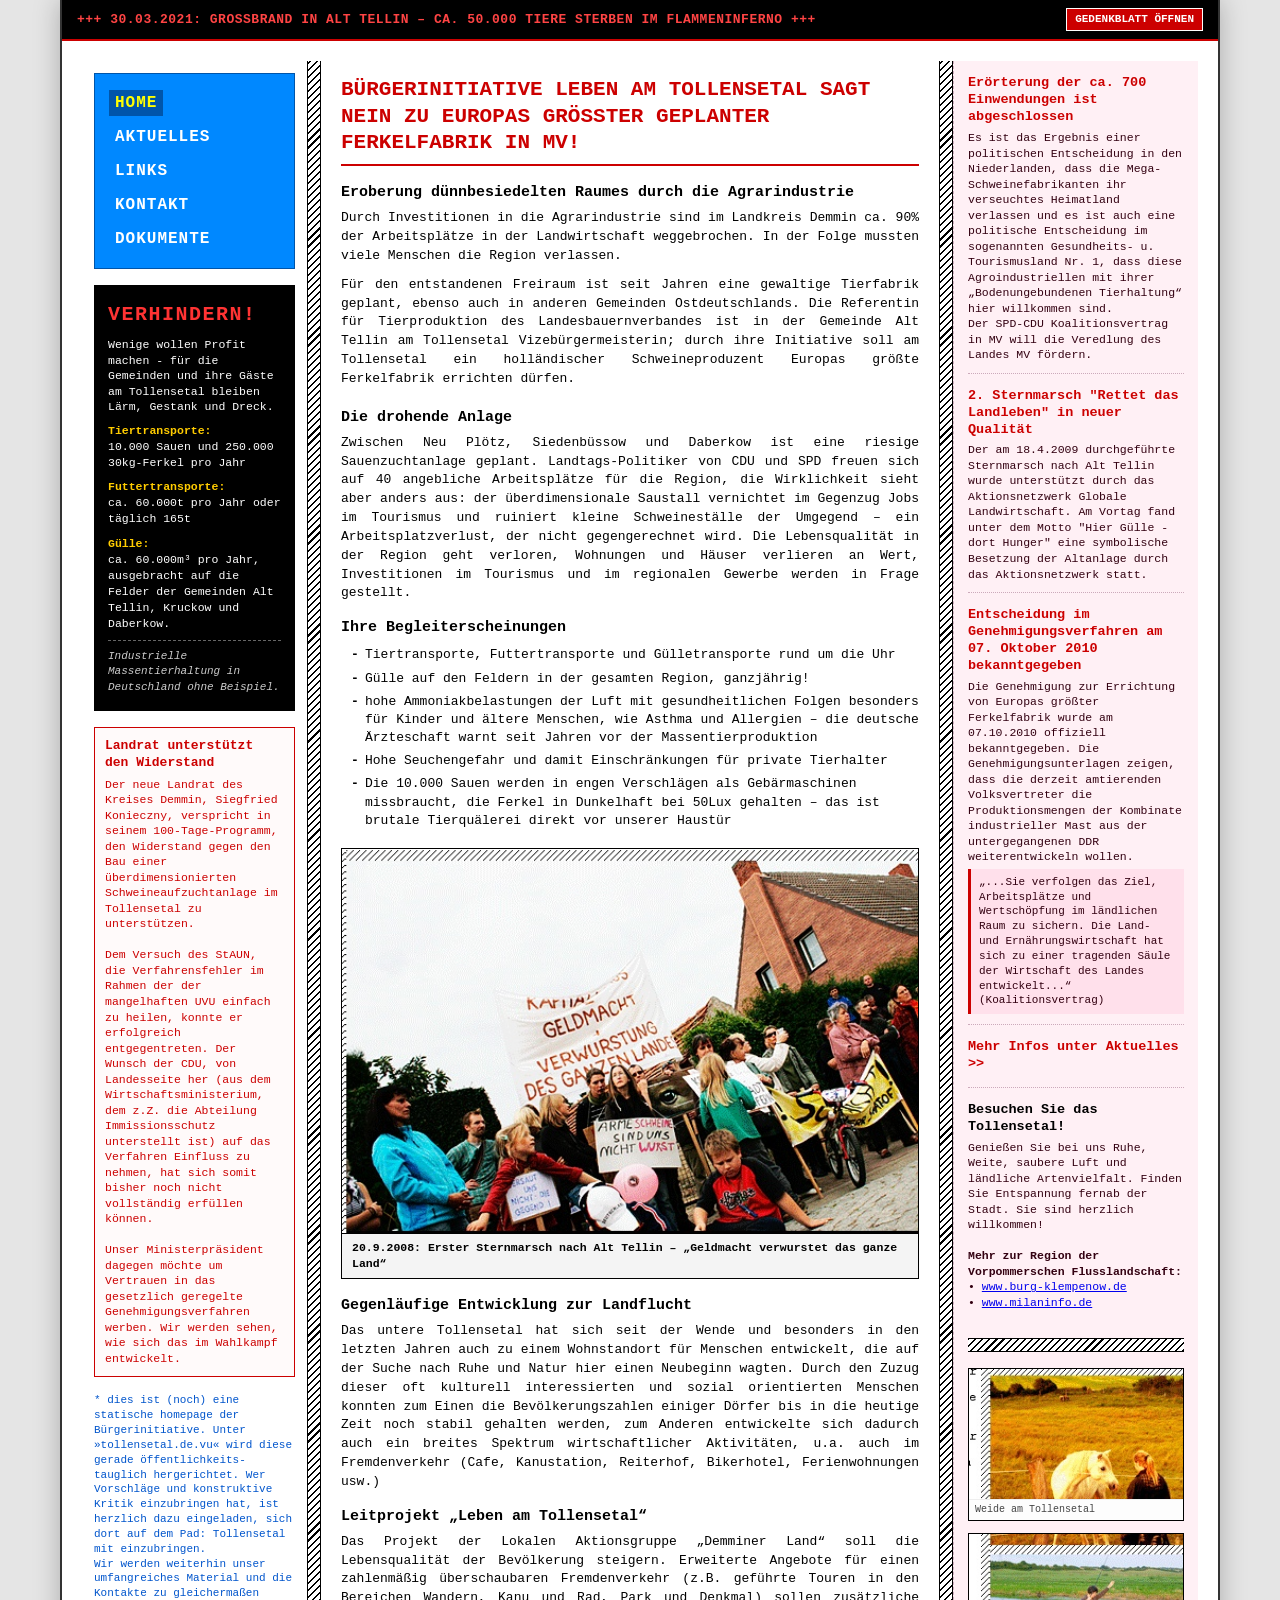
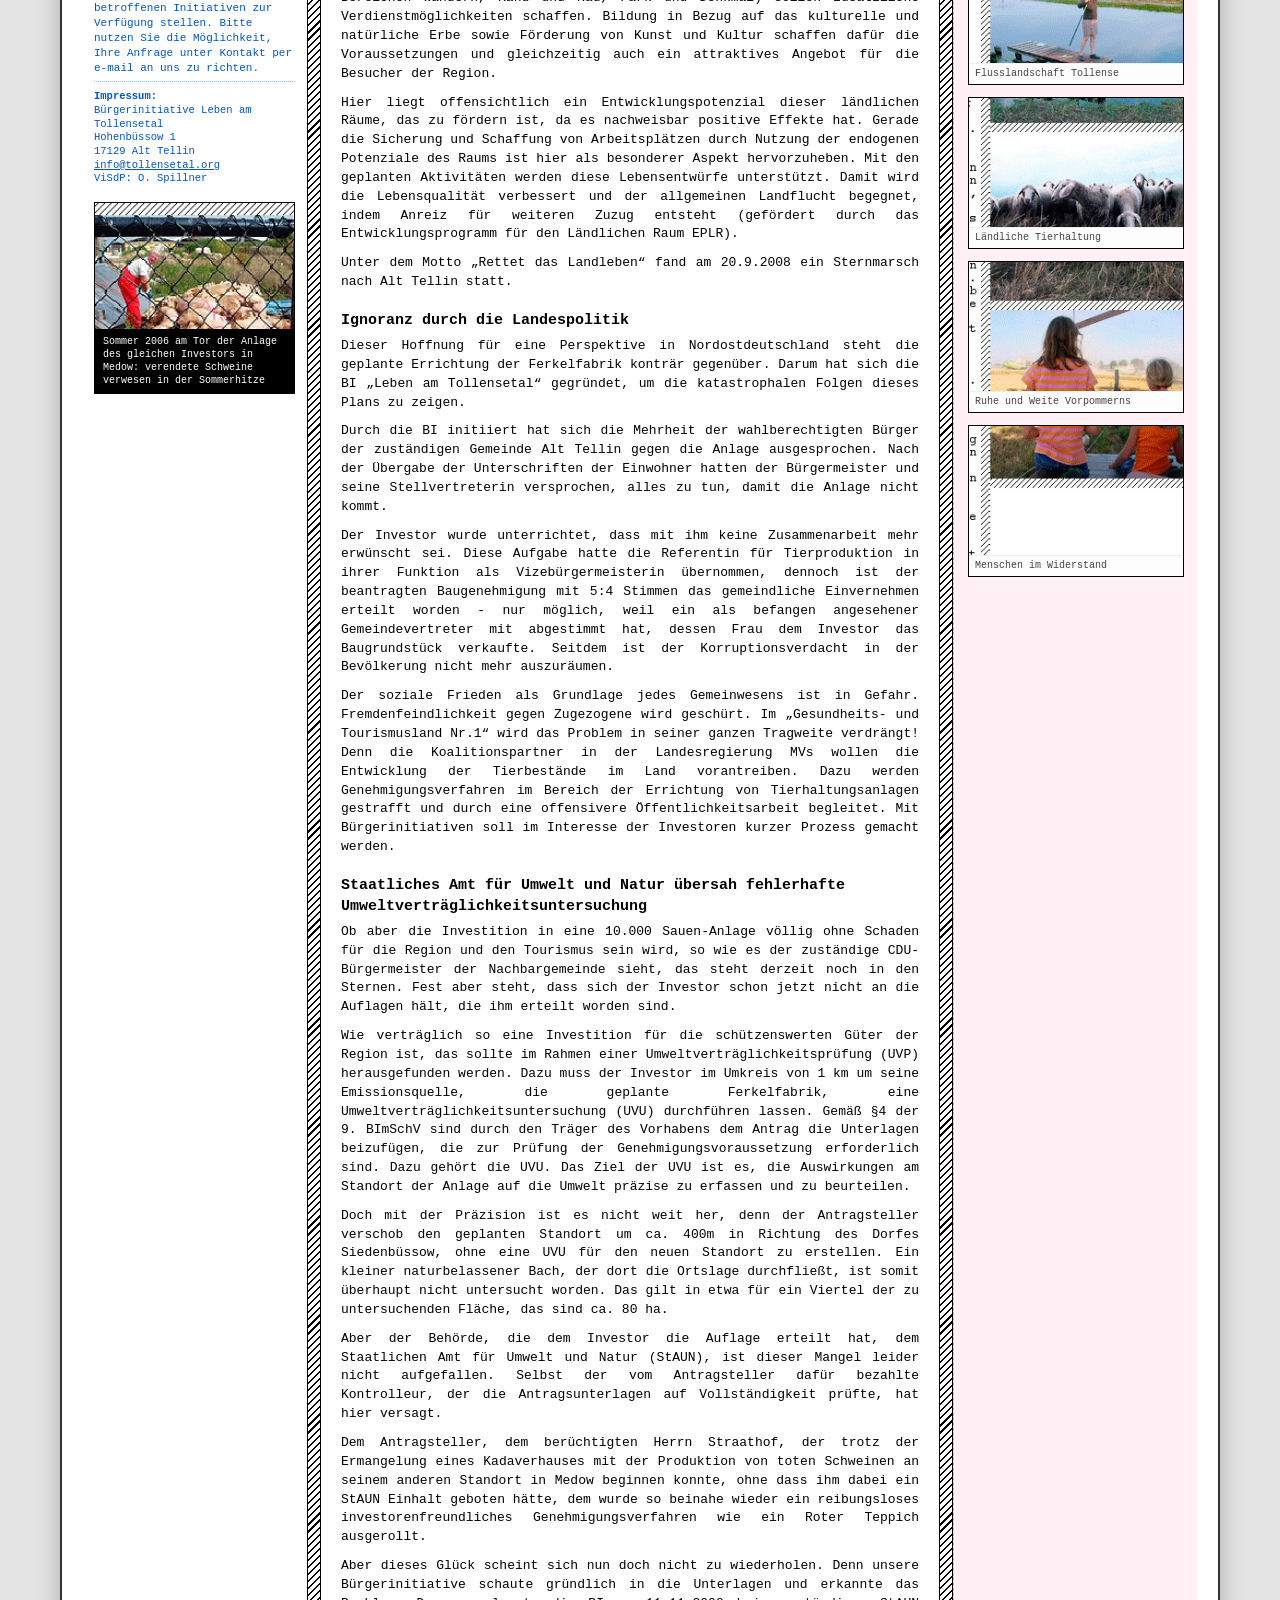
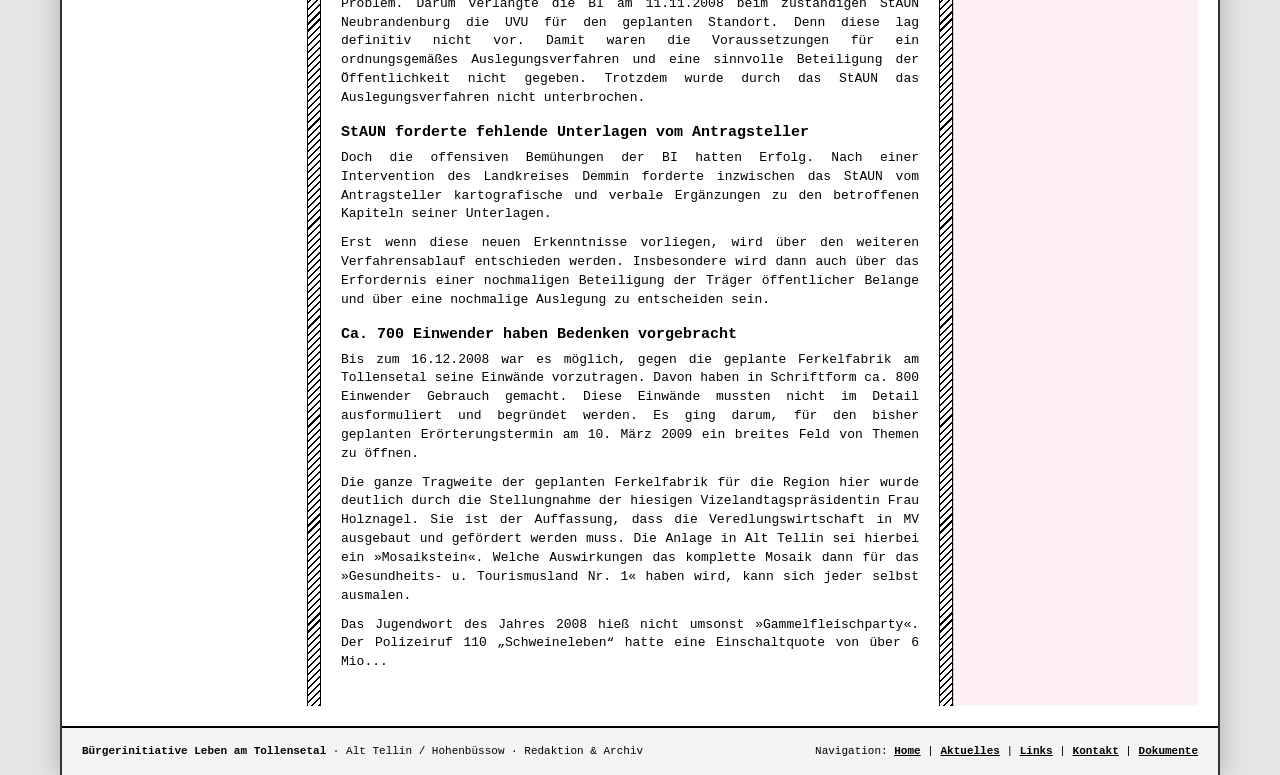
==== commit 668245ec: "Variante: Original Redaktions-Layout (Courier Monospace, 3-Spalten-Tabellenstruktur, Schraffurbalken" ====
--- a/index.html
+++ b/index.html
@@ -3,822 +3,634 @@
 <head>
   <meta charset="UTF-8">
   <meta name="viewport" content="width=device-width, initial-scale=1.0">
-  <title>Leben am Tollensetal | Bürgerinitiative gegen industrielle Massentierhaltung</title>
-  <meta name="description" content="Offizielle Website und Dokumentationsarchiv der Bürgerinitiative Leben am Tollensetal in Vorpommern. Chronik des Widerstands gegen die Megafabrik Alt Tellin und Schutz der Flusslandschaft.">
-  <meta property="og:title" content="Leben am Tollensetal - Bürgerinitiative">
-  <meta property="og:description" content="Dokumentation, Chronik und Originaltexte der Bürgerinitiative Leben am Tollensetal gegen die Megafabrik Alt Tellin.">
-  <meta property="og:type" content="website">
-  <meta property="og:url" content="https://tollensetal.org/">
-  <meta property="og:image" content="assets/images/sternmarsch_2008.jpg">
-
+  <title>Leben am Tollensetal | Bürgerinitiative (Redaktions-Ausgabe)</title>
+  <meta name="description" content="Bürgerinitiative Leben am Tollensetal - Original-Dokumentation und Redaktionsarchiv gegen die Ferkelfabrik Alt Tellin und für den Schutz der Flusslandschaft.">
   <link rel="stylesheet" href="style.css">
 </head>
 <body>
 
   <!-- ========================================================================
-       Navigation Bar
-       ======================================================================== -->
-  <header class="navbar">
-    <div class="container nav-container">
-      <a href="#top" class="nav-brand" aria-label="Zur Startseite">
-        <span class="nav-logo-title">Leben am Tollensetal</span>
-        <span class="nav-logo-subtitle">Bürgerinitiative Vorpommern</span>
-      </a>
-
-      <button class="nav-toggle" aria-label="Menü öffnen" aria-expanded="false">☰</button>
-
-      <nav>
-        <ul class="nav-menu">
-          <li><a href="#ueber-uns" class="nav-link">Über uns</a></li>
-          <li><a href="#die-anlage" class="nav-link">Die Anlage</a></li>
-          <li><a href="#chronik" class="nav-link">Chronik</a></li>
-          <li><a href="#archiv" class="nav-link">Archiv &amp; Texte</a></li>
-          <li><a href="#dokumente" class="nav-link">Dokumente</a></li>
-          <li><a href="#netzwerk" class="nav-link">Netzwerk</a></li>
-          <li><a href="#kontakt" class="nav-link">Kontakt</a></li>
-        </ul>
-      </nav>
-    </div>
-  </header>
-
-  <!-- ========================================================================
-       Hero Section
-       ======================================================================== -->
-  <section id="top" class="hero">
-    <div class="container hero-grid">
-      <div class="hero-text-col">
-        <div class="hero-tag">
-          <span class="hero-tag-dot"></span>
-          Bürgerinitiative &amp; Dokumentationsarchiv
+       Eilmeldung / Ticker 30.03.2021
+       ======================================================================== -->
+  <aside class="ticker-bar">
+    <div class="ticker-text">
+      +++ 30.03.2021: GROSSBRAND IN ALT TELLIN – CA. 50.000 TIERE STERBEN IM FLAMMENINFERNO +++
+    </div>
+    <a href="#mahnmal" class="ticker-btn open-memorial-modal">Gedenkblatt öffnen</a>
+  </aside>
+
+  <!-- ========================================================================
+       TAB 1: HOME (Das originale 3-Spalten-Zeitungs-/Redaktionslayout)
+       ======================================================================== -->
+  <main id="tab-home" class="tab-content-panel active">
+    <div class="paper-grid">
+
+      <!-- ================= SPALTE LINKS ================= -->
+      <aside class="col-left">
+
+        <!-- Blaues Menü -->
+        <nav class="blue-nav-box" aria-label="Hauptnavigation">
+          <ul class="nav-links-list">
+            <li><button class="nav-btn active" data-page="home">HOME</button></li>
+            <li><button class="nav-btn" data-page="aktuell">AKTUELLES</button></li>
+            <li><button class="nav-btn" data-page="links">LINKS</button></li>
+            <li><button class="nav-btn" data-page="kontakt">KONTAKT</button></li>
+            <li><button class="nav-btn" data-page="dokumente">DOKUMENTE</button></li>
+          </ul>
+        </nav>
+
+        <!-- Schwarzer Kasten: VERHINDERN! -->
+        <section class="verhindern-box" aria-label="Verhindern Fakten">
+          <h2 class="verhindern-title">VERHINDERN!</h2>
+          <p class="verhindern-text">
+            Wenige wollen Profit machen - für die Gemeinden und ihre Gäste am Tollensetal bleiben Lärm, Gestank und Dreck.
+          </p>
+
+          <div class="verhindern-fact">
+            <strong>Tiertransporte:</strong>
+            10.000 Sauen und 250.000 30kg-Ferkel pro Jahr
+          </div>
+
+          <div class="verhindern-fact">
+            <strong>Futtertransporte:</strong>
+            ca. 60.000t pro Jahr oder täglich 165t
+          </div>
+
+          <div class="verhindern-fact">
+            <strong>Gülle:</strong>
+            ca. 60.000m³ pro Jahr, ausgebracht auf die Felder der Gemeinden Alt Tellin, Kruckow und Daberkow.
+          </div>
+
+          <div class="verhindern-bottom">
+            Industrielle Massentierhaltung in Deutschland ohne Beispiel.
+          </div>
+        </section>
+
+        <!-- Rote Landrat Meldung -->
+        <div class="landrat-box">
+          <h3 class="landrat-title">Landrat unterstützt den Widerstand</h3>
+          <p class="landrat-text">
+            Der neue Landrat des Kreises Demmin, Siegfried Konieczny, verspricht in seinem 100-Tage-Programm, den Widerstand gegen den Bau einer überdimensionierten Schweineaufzuchtanlage im Tollensetal zu unterstützen.<br><br>
+            Dem Versuch des StAUN, die Verfahrensfehler im Rahmen der der mangelhaften UVU einfach zu heilen, konnte er erfolgreich entgegentreten. Der Wunsch der CDU, von Landesseite her (aus dem Wirtschaftsministerium, dem z.Z. die Abteilung Immissionsschutz unterstellt ist) auf das Verfahren Einfluss zu nehmen, hat sich somit bisher noch nicht vollständig erfüllen können.<br><br>
+            Unser Ministerpräsident dagegen möchte um Vertrauen in das gesetzlich geregelte Genehmigungsverfahren werben. Wir werden sehen, wie sich das im Wahlkampf entwickelt.
+          </p>
         </div>
-        <h1 class="hero-title">Leben am Tollensetal</h1>
-        <p class="hero-subtitle">
-          Für den Erhalt unserer vorpommerschen Flusslandschaft, ländliche Vielfalt, Mensch und Tier – gegen die Zerstörung unserer Heimat durch industrielle Massentierhaltung.
-        </p>
-        <div class="hero-actions">
-          <a href="#chronik" class="btn btn-primary">Chronik des Widerstands</a>
-          <a href="#die-anlage" class="btn btn-secondary">Fakten &amp; Hintergründe</a>
-          <a href="#dokumente" class="btn btn-secondary">Downloads &amp; Aufrufe</a>
+
+        <!-- Blauer Hinweistext -->
+        <div class="note-blue-box">
+          <p>
+            * dies ist (noch) eine statische homepage der Bürgerinitiative. Unter »tollensetal.de.vu« wird diese gerade öffentlichkeits-tauglich hergerichtet. Wer Vorschläge und konstruktive Kritik einzubringen hat, ist herzlich dazu eingeladen, sich dort auf dem Pad: Tollensetal mit einzubringen.
+          </p>
+          <p>
+            Wir werden weiterhin unser umfangreiches Material und die Kontakte zu gleichermaßen betroffenen Initiativen zur Verfügung stellen. Bitte nutzen Sie die Möglichkeit, Ihre Anfrage unter Kontakt per e-mail an uns zu richten.
+          </p>
+
+          <div class="impressum-mini">
+            <strong>Impressum:</strong><br>
+            Bürgerinitiative Leben am Tollensetal<br>
+            Hohenbüssow 1<br>
+            17129 Alt Tellin<br>
+            <a href="mailto:info@tollensetal.org">info@tollensetal.org</a><br>
+            ViSdP: O. Spillner
+          </div>
         </div>
+
+        <!-- Medow 2006 Bild -->
+        <div class="medow-box">
+          <img src="assets/images/medow_2006.jpg" alt="Medow 2006: Verendete Schweine am Tor">
+          <div class="medow-caption">
+            Sommer 2006 am Tor der Anlage des gleichen Investors in Medow: verendete Schweine verwesen in der Sommerhitze
+          </div>
+        </div>
+
+      </aside>
+
+      <!-- Schraffierter Vertikaltrenner -->
+      <div class="hatch-v" aria-hidden="true"></div>
+
+      <!-- ================= SPALTE MITTE ================= -->
+      <article class="col-center">
+
+        <h1 class="banner-headline">
+          BÜRGERINITIATIVE LEBEN AM TOLLENSETAL SAGT NEIN ZU EUROPAS GRÖSSTER GEPLANTER FERKELFABRIK IN MV!
+        </h1>
+
+        <section class="article-section">
+          <h2>Eroberung dünnbesiedelten Raumes durch die Agrarindustrie</h2>
+          <p>
+            Durch Investitionen in die Agrarindustrie sind im Landkreis Demmin ca. 90% der Arbeitsplätze in der Landwirtschaft weggebrochen. In der Folge mussten viele Menschen die Region verlassen.
+          </p>
+          <p>
+            Für den entstandenen Freiraum ist seit Jahren eine gewaltige Tierfabrik geplant, ebenso auch in anderen Gemeinden Ostdeutschlands. Die Referentin für Tierproduktion des Landesbauernverbandes ist in der Gemeinde Alt Tellin am Tollensetal Vizebürgermeisterin; durch ihre Initiative soll am Tollensetal ein holländischer Schweineproduzent Europas größte Ferkelfabrik errichten dürfen.
+          </p>
+        </section>
+
+        <section class="article-section">
+          <h2>Die drohende Anlage</h2>
+          <p>
+            Zwischen Neu Plötz, Siedenbüssow und Daberkow ist eine riesige Sauenzuchtanlage geplant. Landtags-Politiker von CDU und SPD freuen sich auf 40 angebliche Arbeitsplätze für die Region, die Wirklichkeit sieht aber anders aus: der überdimensionale Saustall vernichtet im Gegenzug Jobs im Tourismus und ruiniert kleine Schweineställe der Umgegend – ein Arbeitsplatzverlust, der nicht gegengerechnet wird. Die Lebensqualität in der Region geht verloren, Wohnungen und Häuser verlieren an Wert, Investitionen im Tourismus und im regionalen Gewerbe werden in Frage gestellt.
+          </p>
+
+          <h2>Ihre Begleiterscheinungen</h2>
+          <ul class="article-list">
+            <li>Tiertransporte, Futtertransporte und Gülletransporte rund um die Uhr</li>
+            <li>Gülle auf den Feldern in der gesamten Region, ganzjährig!</li>
+            <li>hohe Ammoniakbelastungen der Luft mit gesundheitlichen Folgen besonders für Kinder und ältere Menschen, wie Asthma und Allergien – die deutsche Ärzteschaft warnt seit Jahren vor der Massentierproduktion</li>
+            <li>Hohe Seuchengefahr und damit Einschränkungen für private Tierhalter</li>
+            <li>Die 10.000 Sauen werden in engen Verschlägen als Gebärmaschinen missbraucht, die Ferkel in Dunkelhaft bei 50Lux gehalten – das ist brutale Tierquälerei direkt vor unserer Haustür</li>
+          </ul>
+        </section>
+
+        <!-- Hauptfoto: Sternmarsch 20.9.2008 -->
+        <div class="main-photo-wrap">
+          <img src="assets/images/sternmarsch_2008.jpg" alt="Erster Sternmarsch nach Alt Tellin am 20.09.2008">
+          <div class="photo-caption">
+            20.9.2008: Erster Sternmarsch nach Alt Tellin – „Geldmacht verwurstet das ganze Land“
+          </div>
+        </div>
+
+        <section class="article-section">
+          <h2>Gegenläufige Entwicklung zur Landflucht</h2>
+          <p>
+            Das untere Tollensetal hat sich seit der Wende und besonders in den letzten Jahren auch zu einem Wohnstandort für Menschen entwickelt, die auf der Suche nach Ruhe und Natur hier einen Neubeginn wagten. Durch den Zuzug dieser oft kulturell interessierten und sozial orientierten Menschen konnten zum Einen die Bevölkerungszahlen einiger Dörfer bis in die heutige Zeit noch stabil gehalten werden, zum Anderen entwickelte sich dadurch auch ein breites Spektrum wirtschaftlicher Aktivitäten, u.a. auch im Fremdenverkehr (Cafe, Kanustation, Reiterhof, Bikerhotel, Ferienwohnungen usw.)
+          </p>
+
+          <h2>Leitprojekt „Leben am Tollensetal“</h2>
+          <p>
+            Das Projekt der Lokalen Aktionsgruppe „Demminer Land“ soll die Lebensqualität der Bevölkerung steigern. Erweiterte Angebote für einen zahlenmäßig überschaubaren Fremdenverkehr (z.B. geführte Touren in den Bereichen Wandern, Kanu und Rad, Park und Denkmal) sollen zusätzliche Verdienstmöglichkeiten schaffen. Bildung in Bezug auf das kulturelle und natürliche Erbe sowie Förderung von Kunst und Kultur schaffen dafür die Voraussetzungen und gleichzeitig auch ein attraktives Angebot für die Besucher der Region.
+          </p>
+          <p>
+            Hier liegt offensichtlich ein Entwicklungspotenzial dieser ländlichen Räume, das zu fördern ist, da es nachweisbar positive Effekte hat. Gerade die Sicherung und Schaffung von Arbeitsplätzen durch Nutzung der endogenen Potenziale des Raums ist hier als besonderer Aspekt hervorzuheben. Mit den geplanten Aktivitäten werden diese Lebensentwürfe unterstützt. Damit wird die Lebensqualität verbessert und der allgemeinen Landflucht begegnet, indem Anreiz für weiteren Zuzug entsteht (gefördert durch das Entwicklungsprogramm für den Ländlichen Raum EPLR).
+          </p>
+          <p>
+            Unter dem Motto „Rettet das Landleben“ fand am 20.9.2008 ein Sternmarsch nach Alt Tellin statt.
+          </p>
+        </section>
+
+        <section class="article-section">
+          <h2>Ignoranz durch die Landespolitik</h2>
+          <p>
+            Dieser Hoffnung für eine Perspektive in Nordostdeutschland steht die geplante Errichtung der Ferkelfabrik konträr gegenüber. Darum hat sich die BI „Leben am Tollensetal“ gegründet, um die katastrophalen Folgen dieses Plans zu zeigen.
+          </p>
+          <p>
+            Durch die BI initiiert hat sich die Mehrheit der wahlberechtigten Bürger der zuständigen Gemeinde Alt Tellin gegen die Anlage ausgesprochen. Nach der Übergabe der Unterschriften der Einwohner hatten der Bürgermeister und seine Stellvertreterin versprochen, alles zu tun, damit die Anlage nicht kommt.
+          </p>
+          <p>
+            Der Investor wurde unterrichtet, dass mit ihm keine Zusammenarbeit mehr erwünscht sei. Diese Aufgabe hatte die Referentin für Tierproduktion in ihrer Funktion als Vizebürgermeisterin übernommen, dennoch ist der beantragten Baugenehmigung mit 5:4 Stimmen das gemeindliche Einvernehmen erteilt worden - nur möglich, weil ein als befangen angesehener Gemeindevertreter mit abgestimmt hat, dessen Frau dem Investor das Baugrundstück verkaufte. Seitdem ist der Korruptionsverdacht in der Bevölkerung nicht mehr auszuräumen.
+          </p>
+          <p>
+            Der soziale Frieden als Grundlage jedes Gemeinwesens ist in Gefahr. Fremdenfeindlichkeit gegen Zugezogene wird geschürt. Im „Gesundheits- und Tourismusland Nr.1“ wird das Problem in seiner ganzen Tragweite verdrängt! Denn die Koalitionspartner in der Landesregierung MVs wollen die Entwicklung der Tierbestände im Land vorantreiben. Dazu werden Genehmigungsverfahren im Bereich der Errichtung von Tierhaltungsanlagen gestrafft und durch eine offensivere Öffentlichkeitsarbeit begleitet. Mit Bürgerinitiativen soll im Interesse der Investoren kurzer Prozess gemacht werden.
+          </p>
+        </section>
+
+        <section class="article-section">
+          <h2>Staatliches Amt für Umwelt und Natur übersah fehlerhafte Umweltverträglichkeitsuntersuchung</h2>
+          <p>
+            Ob aber die Investition in eine 10.000 Sauen-Anlage völlig ohne Schaden für die Region und den Tourismus sein wird, so wie es der zuständige CDU-Bürgermeister der Nachbargemeinde sieht, das steht derzeit noch in den Sternen. Fest aber steht, dass sich der Investor schon jetzt nicht an die Auflagen hält, die ihm erteilt worden sind.
+          </p>
+          <p>
+            Wie verträglich so eine Investition für die schützenswerten Güter der Region ist, das sollte im Rahmen einer Umweltverträglichkeitsprüfung (UVP) herausgefunden werden. Dazu muss der Investor im Umkreis von 1 km um seine Emissionsquelle, die geplante Ferkelfabrik, eine Umweltverträglichkeitsuntersuchung (UVU) durchführen lassen. Gemäß §4 der 9. BImSchV sind durch den Träger des Vorhabens dem Antrag die Unterlagen beizufügen, die zur Prüfung der Genehmigungsvoraussetzung erforderlich sind. Dazu gehört die UVU. Das Ziel der UVU ist es, die Auswirkungen am Standort der Anlage auf die Umwelt präzise zu erfassen und zu beurteilen.
+          </p>
+          <p>
+            Doch mit der Präzision ist es nicht weit her, denn der Antragsteller verschob den geplanten Standort um ca. 400m in Richtung des Dorfes Siedenbüssow, ohne eine UVU für den neuen Standort zu erstellen. Ein kleiner naturbelassener Bach, der dort die Ortslage durchfließt, ist somit überhaupt nicht untersucht worden. Das gilt in etwa für ein Viertel der zu untersuchenden Fläche, das sind ca. 80 ha.
+          </p>
+          <p>
+            Aber der Behörde, die dem Investor die Auflage erteilt hat, dem Staatlichen Amt für Umwelt und Natur (StAUN), ist dieser Mangel leider nicht aufgefallen. Selbst der vom Antragsteller dafür bezahlte Kontrolleur, der die Antragsunterlagen auf Vollständigkeit prüfte, hat hier versagt.
+          </p>
+          <p>
+            Dem Antragsteller, dem berüchtigten Herrn Straathof, der trotz der Ermangelung eines Kadaverhauses mit der Produktion von toten Schweinen an seinem anderen Standort in Medow beginnen konnte, ohne dass ihm dabei ein StAUN Einhalt geboten hätte, dem wurde so beinahe wieder ein reibungsloses investorenfreundliches Genehmigungsverfahren wie ein Roter Teppich ausgerollt.
+          </p>
+          <p>
+            Aber dieses Glück scheint sich nun doch nicht zu wiederholen. Denn unsere Bürgerinitiative schaute gründlich in die Unterlagen und erkannte das Problem. Darum verlangte die BI am 11.11.2008 beim zuständigen StAUN Neubrandenburg die UVU für den geplanten Standort. Denn diese lag definitiv nicht vor. Damit waren die Voraussetzungen für ein ordnungsgemäßes Auslegungsverfahren und eine sinnvolle Beteiligung der Öffentlichkeit nicht gegeben. Trotzdem wurde durch das StAUN das Auslegungsverfahren nicht unterbrochen.
+          </p>
+
+          <h2>StAUN forderte fehlende Unterlagen vom Antragsteller</h2>
+          <p>
+            Doch die offensiven Bemühungen der BI hatten Erfolg. Nach einer Intervention des Landkreises Demmin forderte inzwischen das StAUN vom Antragsteller kartografische und verbale Ergänzungen zu den betroffenen Kapiteln seiner Unterlagen.
+          </p>
+          <p>
+            Erst wenn diese neuen Erkenntnisse vorliegen, wird über den weiteren Verfahrensablauf entschieden werden. Insbesondere wird dann auch über das Erfordernis einer nochmaligen Beteiligung der Träger öffentlicher Belange und über eine nochmalige Auslegung zu entscheiden sein.
+          </p>
+
+          <h2>Ca. 700 Einwender haben Bedenken vorgebracht</h2>
+          <p>
+            Bis zum 16.12.2008 war es möglich, gegen die geplante Ferkelfabrik am Tollensetal seine Einwände vorzutragen. Davon haben in Schriftform ca. 800 Einwender Gebrauch gemacht. Diese Einwände mussten nicht im Detail ausformuliert und begründet werden. Es ging darum, für den bisher geplanten Erörterungstermin am 10. März 2009 ein breites Feld von Themen zu öffnen.
+          </p>
+          <p>
+            Die ganze Tragweite der geplanten Ferkelfabrik für die Region hier wurde deutlich durch die Stellungnahme der hiesigen Vizelandtagspräsidentin Frau Holznagel. Sie ist der Auffassung, dass die Veredlungswirtschaft in MV ausgebaut und gefördert werden muss. Die Anlage in Alt Tellin sei hierbei ein »Mosaikstein«. Welche Auswirkungen das komplette Mosaik dann für das »Gesundheits- u. Tourismusland Nr. 1« haben wird, kann sich jeder selbst ausmalen.
+          </p>
+          <p>
+            Das Jugendwort des Jahres 2008 hieß nicht umsonst »Gammelfleischparty«. Der Polizeiruf 110 „Schweineleben“ hatte eine Einschaltquote von über 6 Mio...
+          </p>
+        </section>
+
+      </article>
+
+      <!-- Schraffierter Vertikaltrenner -->
+      <div class="hatch-v" aria-hidden="true"></div>
+
+      <!-- ================= SPALTE RECHTS ================= -->
+      <aside class="col-right">
+
+        <div class="right-news-box">
+
+          <div class="right-item">
+            <div class="right-title">Erörterung der ca. 700 Einwendungen ist abgeschlossen</div>
+            <div class="right-text">
+              Es ist das Ergebnis einer politischen Entscheidung in den Niederlanden, dass die Mega-Schweinefabrikanten ihr verseuchtes Heimatland verlassen und es ist auch eine politische Entscheidung im sogenannten Gesundheits- u. Tourismusland Nr. 1, dass diese Agroindustriellen mit ihrer „Bodenungebundenen Tierhaltung“ hier willkommen sind.<br>
+              Der SPD-CDU Koalitionsvertrag in MV will die Veredlung des Landes MV fördern.
+            </div>
+          </div>
+
+          <div class="right-item">
+            <div class="right-title">2. Sternmarsch "Rettet das Landleben" in neuer Qualität</div>
+            <div class="right-text">
+              Der am 18.4.2009 durchgeführte Sternmarsch nach Alt Tellin wurde unterstützt durch das Aktionsnetzwerk Globale Landwirtschaft. Am Vortag fand unter dem Motto "Hier Gülle - dort Hunger" eine symbolische Besetzung der Altanlage durch das Aktionsnetzwerk statt.
+            </div>
+          </div>
+
+          <div class="right-item">
+            <div class="right-title">Entscheidung im Genehmigungsverfahren am 07. Oktober 2010 bekanntgegeben</div>
+            <div class="right-text">
+              Die Genehmigung zur Errichtung von Europas größter Ferkelfabrik wurde am 07.10.2010 offiziell bekanntgegeben. Die Genehmigungsunterlagen zeigen, dass die derzeit amtierenden Volksvertreter die Produktionsmengen der Kombinate industrieller Mast aus der untergegangenen DDR weiterentwickeln wollen.
+              <div class="right-highlight">
+                „...Sie verfolgen das Ziel, Arbeitsplätze und Wertschöpfung im ländlichen Raum zu sichern. Die Land- und Ernährungswirtschaft hat sich zu einer tragenden Säule der Wirtschaft des Landes entwickelt...“ (Koalitionsvertrag)
+              </div>
+            </div>
+          </div>
+
+          <div class="right-item">
+            <div class="right-title">
+              <a href="#aktuell" data-page="aktuell">Mehr Infos unter Aktuelles &gt;&gt;</a>
+            </div>
+          </div>
+
+          <div class="right-item">
+            <div class="right-title" style="color: #000000;">Besuchen Sie das Tollensetal!</div>
+            <div class="right-text">
+              Genießen Sie bei uns Ruhe, Weite, saubere Luft und ländliche Artenvielfalt. Finden Sie Entspannung fernab der Stadt. Sie sind herzlich willkommen!<br><br>
+              <strong>Mehr zur Region der Vorpommerschen Flusslandschaft:</strong><br>
+              • <a href="https://www.burg-klempenow.de" target="_blank" rel="noopener">www.burg-klempenow.de</a><br>
+              • <a href="http://www.milaninfo.de" target="_blank" rel="noopener">www.milaninfo.de</a>
+            </div>
+          </div>
+
+        </div>
+
+        <div class="hatch-h" aria-hidden="true"></div>
+
+        <!-- Fotostreifen rechts -->
+        <div class="right-photo-stack">
+          <div class="stack-img-card">
+            <img src="assets/images/tollense_weide.jpg" alt="Weideland im Tollensetal">
+            <div class="stack-img-label">Weide am Tollensetal</div>
+          </div>
+
+          <div class="stack-img-card">
+            <img src="assets/images/tollense_steg.jpg" alt="Steg an der Tollense">
+            <div class="stack-img-label">Flusslandschaft Tollense</div>
+          </div>
+
+          <div class="stack-img-card">
+            <img src="assets/images/tollense_schafe.jpg" alt="Schafe auf den Wiesen">
+            <div class="stack-img-label">Ländliche Tierhaltung</div>
+          </div>
+
+          <div class="stack-img-card">
+            <img src="assets/images/tollense_landschaft_blick.jpg" alt="Blick über das Tollensetal">
+            <div class="stack-img-label">Ruhe und Weite Vorpommerns</div>
+          </div>
+
+          <div class="stack-img-card">
+            <img src="assets/images/sternmarsch_portraet.jpg" alt="Teilnehmer des Sternmarsches">
+            <div class="stack-img-label">Menschen im Widerstand</div>
+          </div>
+        </div>
+
+      </aside>
+
+    </div>
+  </main>
+
+
+  <!-- ========================================================================
+       TAB 2: AKTUELLES (Vollständige historische Chronik aus aktuell.html)
+       ======================================================================== -->
+  <section id="tab-aktuell" class="tab-content-panel">
+    <div style="max-width: 860px; margin: 0 auto;">
+      <h1 class="banner-headline">AKTUELLES &amp; CHRONIK DER BÜRGERINITIATIVE</h1>
+
+      <p style="margin-bottom: 20px;">
+        <button class="btn-retro" data-page="home">&lt;&lt; Zurück zur Startseite</button>
+      </p>
+
+      <!-- Artikel 1 -->
+      <article class="article-section" style="border-bottom: 1px dashed #000; padding-bottom: 16px;">
+        <h2>"Das Tollense-Tal ist überall"</h2>
+        <div style="margin: 12px 0;">
+          <img src="assets/images/polizei_widerstand_2009.png" alt="Polizei am Widerstandshaus Alt Tellin" style="max-width: 100%; border: 1px solid #000;">
+        </div>
+        <p>
+          Unsere Bürgerinitiative hat es geschafft, die geplante Ferkelfabrik am Tollensetal zu einem überregionalen Thema zu machen.
+        </p>
+        <p>
+          Der Widerstand hat Schule gemacht. Junge Menschen aus dem gesamten Bundesgebiet beteiligten sich an einem <strong>Aktionswochenende vom 8. bis 11. August 2009</strong> in der Nähe des Baugeländes. Ihre Arbeit erhebt den Anspruch, unabhängig von sämtlichen Organisationen, Stiftungen, Gruppierungen oder Parteien zu sein.
+        </p>
+        <p>
+          Das <em>Neue Deutschland</em> berichtete am 11.8.2009: <em>"...Die jungen Leute am Widerstandshaus haben keine Promis hinter sich."</em>
+        </p>
+        <p>
+          Ihr erklärtes Ziel ist es, auf die Folgen der industriellen Massentierhaltung aufmerksam zu machen. Ihre Methode, die persönliche Verantwortung der Verantwortlichen zu demonstrieren, führte zu einer Eskalation der friedlich begonnenen Proteste. Das erzeugte zum Einen überregionale Wahrnehmung in der Presse, verschreckt aber auch Gegner der Ferkelfabrik im regionalen Umfeld.
+        </p>
+      </article>
+
+      <!-- Artikel 2 -->
+      <article class="article-section" style="border-bottom: 1px dashed #000; padding-bottom: 16px;">
+        <h2>"Leben am Tollensetal - mit Grundeinkommen" statt Verwurstung des ganzen Landes</h2>
+        <p>
+          Ein Goldenes Kalb hängt am Tropf der Politiker. Der Mythos Arbeitsplatz darf entgegen besserem Wissen nicht sterben.<br>
+          Renate Holznagel, die gelernte Rinderzüchterin aus dem Wahlkreis DM, die agrarpolitische Sprecherin der CDU-Landtagsfraktion und Vizelandtagspräsidentin will um jeden Arbeitsplatz, um jeden Investor und um jede Ansiedlung im Landkreis Demmin kämpfen. Ihr Landkreis wird am 10.07.2009 präsentiert zur Bundesrabattenschau auf der Bühne am Marstall in Schwerin.
+        </p>
+        <p>
+          Eine gegenläufige Entwicklung in diesem Notstandsgebiet, im armen Land MV zeigt der Initiativkreis für ein „Leben am Tollensetal - mit Grundeinkommen“. Dort könnte sich eine “Regionalagentur für Grundeinkommen” entwickeln.
+        </p>
+        <p>
+          Die Einführung eines Bedingungslosen Grundeinkommens BGE kann zwei große Ideen vereinen, die sich bisher blockieren: <strong>Solidarität und persönliche Freiheit.</strong>
+        </p>
+        <p>
+          Die Abstimmung eines Ideenwettbewerbs zur Woche des Grundeinkommens ist abgeschlossen: Bei 79 beteiligten Projekten erreichte „Leben am Tollensetal - mit Grundeinkommen“ einen beachtlichen <strong>Platz 8</strong> (die 6 ersten bekamen eine Anschubfinanzierung).
+        </p>
+        <p>
+          Jede Stimme für die Regionalagentur war auch eine Stimme gegen die übliche Verwurstungspolitik des ganzen Landes. Mit dem Preisgeld sollten in großen Zeitungen (FAZ ...) Anzeigen geschaltet werden. Das Projekt ist nicht vom Tisch, sondern z.Z. in der Warteschleife. Das goldene Kalb hat seinen Platz noch nicht verlassen.
+        </p>
+      </article>
+
+      <!-- Artikel 3 -->
+      <article class="article-section" style="border-bottom: 1px dashed #000; padding-bottom: 16px;">
+        <h2>Mexico-Grippe in MV auf dem Vormarsch</h2>
+        <p>
+          Die in Mexico ausgebrochene Schweinegrippe wird in bewährter ausländerfeindlicher Umschreibung als Mexico-Grippe vom Landwirtschaftsministerium als für Schweine ungefährlich heruntergespielt.
+        </p>
+        <p>
+          Die massive Vergasung unschuldiger und gesunder Vögel bei Ausbruch der Vogelgrippe wird verdrängt. Die Angst vor dem Zusammenbruch des Schweinefleischmarktes dirigiert die Entscheidungen.
+        </p>
+        <p>
+          Jetzt wäre ein Umdenken in der im Koalitionsvertrag festgesetzten Massenveredlungsplanung der Königsweg, um der weiteren Entwicklung eines Urlaubs- u. Gesundheitslandes nicht noch mehr entgegenzuwirken. Jetzt müssen Kappungsgrenzen für bodenungebundene Massentierhaltungsanlagen festgesetzt werden. Die für das BImSch-Verfahren relevante Größe von z.B. 1.500 Schweinen könnte ein machbarer Anfang sein für eine Entwicklung, die der industriellen Tierproduktion den Rücken kehrt. Das Wohl von Mensch und Tier steht auf dem Spiel.
+        </p>
+      </article>
+
+      <!-- Artikel 4 -->
+      <article class="article-section" style="border-bottom: 1px dashed #000; padding-bottom: 16px;">
+        <h2>2. Sternmarsch "Rettet das Landleben" in neuer Qualität</h2>
+        <p>
+          Der am 18.4.2009 durchgeführte Sternmarsch nach Alt Tellin wurde unterstützt durch das <em>Aktionsnetzwerk Globale Landwirtschaft</em>. Am Vortag fand unter dem Motto <strong>"Hier Gülle - dort Hunger"</strong> eine symbolische Besetzung der Altanlage durch das Aktionsnetzwerk statt.
+        </p>
+        <p>
+          An der symbolischen Besetzung des geplanten Baugeländes von Europas größter Ferkelfabrik beteiligten sich 100 AktivistInnen am internationalen Aktionstag von <em>La Via Campesina</em>. Weltweit gab es am 17. April Proteste gegen industrielle Produktion und für den Erhalt kleinbäuerlicher Landwirtschaft. Hierzulande richteten sich die Proteste vor allem gegen Massentierhaltung und Gentechnik.
+        </p>
+        <p>
+          Bei Erichem in der holländischen Provinz Gelderland legten 40 AktivistInnen zeitgleich einen Gemüsegarten auf dem Stück Land an, auf dem Straathof seine bestehende Schweinemastanlage erweitern wollte.
+        </p>
+      </article>
+
+      <!-- Artikel 5 -->
+      <article class="article-section">
+        <h2>Die Erörterung der ca. 700 Einwendungen ist abgeschlossen</h2>
+        <p>
+          Der Anhörungstermin am 6.4.2009 begann unter Anwesenheit des Antragstellers Herrn Straathof. Er überließ an den darauffolgenden Tagen seinem Auftragnehmer, der Landwirtschaftsberatung Mecklenburg-Vorpommerns (LMS) das Feld. Die LMS ist mehrheitlich eine Landeseinrichtung. Sie hat den Standort für die Ferkelfabrik am Tollensetal gefunden als den vermeintlich besten Standort im ganzen Land MV. Sie hat auch den „Investor Straathof“ erfolgreich umworben und bereitet ihm jetzt den Weg im Genehmigungsverfahren.
+        </p>
+        <p>
+          Die Tagesordnung wurde nach 3 Tagen abgeschlossen mit dem Punkt 13.6 <strong>Profitgier, Bereicherung</strong>.
+        </p>
+        <p>
+          Der Nordkurier berichtete in seiner Demminer Ausgabe: "Protest begleitet Start der Anhörung" und "Anhörung als fair und sachlich empfunden".
+        </p>
+        <p>
+          Ein Leserbrief vom 15.4. in der Demminer Zeitung zeigt das ganze Dilemma:<br>
+          <strong><em>Am Ende spielt es keine Rolle, ob Tatsachen "diktatorisch" oder "demokratisch" aufgezwungen werden.</em></strong>
+        </p>
+        <p>
+          So entstand das Widerstandshaus mit Infobüro neben der zukünftigen Anlage der Ferkelfabrik.
+        </p>
+      </article>
+
+    </div>
+  </section>
+
+
+  <!-- ========================================================================
+       TAB 3: LINKS (Aus link.html)
+       ======================================================================== -->
+  <section id="tab-links" class="tab-content-panel">
+    <div style="max-width: 800px; margin: 0 auto;">
+      <h1 class="banner-headline">VERNETZUNG &amp; LINKS</h1>
+
+      <p style="margin-bottom: 20px;">
+        <button class="btn-retro" data-page="home">&lt;&lt; Zurück zur Startseite</button>
+      </p>
+
+      <table class="retro-table">
+        <thead>
+          <tr>
+            <th style="width: 35%;">Organisation / Initiative</th>
+            <th>Beschreibung &amp; Webadresse</th>
+          </tr>
+        </thead>
+        <tbody>
+          <tr>
+            <td><strong>Mensch und Land</strong></td>
+            <td>
+              Tollensetaler Stimme – Landleben, Kultur und Zukunft einer gefährdeten Lebensform am Tollensetal.<br>
+              <a href="https://mensch-und-land.de" target="_blank" rel="noopener">https://mensch-und-land.de</a>
+            </td>
+          </tr>
+          <tr>
+            <td><strong>Burg Klempenow</strong></td>
+            <td>
+              Kultur- und Begegnungszentrum an der Tollense, Kanustation, Denkmalschutz.<br>
+              <a href="https://www.burg-klempenow.de" target="_blank" rel="noopener">https://www.burg-klempenow.de</a>
+            </td>
+          </tr>
+          <tr>
+            <td><strong>Deutscher Tierschutzbund</strong></td>
+            <td>
+              Bundesweite Kampagnen gegen Massentierhaltung, Tierfabriken und Qualzucht.<br>
+              <a href="https://www.tierschutzbund.de" target="_blank" rel="noopener">https://www.tierschutzbund.de</a>
+            </td>
+          </tr>
+          <tr>
+            <td><strong>Gut Ulenkrug</strong></td>
+            <td>
+              Hofgemeinschaft und ökologisches Wirtschaften in Vorpommern.<br>
+              <a href="http://www.tippelei.de/ulenkrug/" target="_blank" rel="noopener">http://www.tippelei.de/ulenkrug/</a>
+            </td>
+          </tr>
+          <tr>
+            <td><strong>Vorpommersche Flusslandschaft</strong></td>
+            <td>
+              Tourismus- und Naturführungen im Peene- und Tollensetal.<br>
+              <a href="http://www.milaninfo.de" target="_blank" rel="noopener">http://www.milaninfo.de</a>
+            </td>
+          </tr>
+          <tr>
+            <td><strong>Aktionsnetzwerk Landwirtschaft</strong></td>
+            <td>
+              Aktionsnetzwerk globale Landwirtschaft (La Via Campesina).<br>
+              <a href="https://www.dissentnetzwerk.org/wiki/Aktionsnetzwerk_globale_Landwirtschaft" target="_blank" rel="noopener">https://www.dissentnetzwerk.org/wiki/Aktionsnetzwerk_globale_Landwirtschaft</a>
+            </td>
+          </tr>
+          <tr>
+            <td><strong>Fair Handeln MV</strong></td>
+            <td>
+              Dokumentation zum Schweinetag Güstrow und Veredlungspolitik MV.<br>
+              <a href="http://www.fair-handeln-mv.de" target="_blank" rel="noopener">http://www.fair-handeln-mv.de</a>
+            </td>
+          </tr>
+        </tbody>
+      </table>
+    </div>
+  </section>
+
+
+  <!-- ========================================================================
+       TAB 4: KONTAKT & IMPRESSUM (Aus kontakt.html)
+       ======================================================================== -->
+  <section id="tab-kontakt" class="tab-content-panel">
+    <div style="max-width: 800px; margin: 0 auto;">
+      <h1 class="banner-headline">KONTAKT &amp; IMPRESSUM</h1>
+
+      <p style="margin-bottom: 20px;">
+        <button class="btn-retro" data-page="home">&lt;&lt; Zurück zur Startseite</button>
+      </p>
+
+      <table class="retro-table">
+        <tbody>
+          <tr>
+            <td style="width: 30%; font-weight: bold;">Initiative:</td>
+            <td>Bürgerinitiative „Leben am Tollensetal“</td>
+          </tr>
+          <tr>
+            <td style="font-weight: bold;">Anschrift:</td>
+            <td>
+              Hohenbüssow 1<br>
+              17129 Alt Tellin<br>
+              Mecklenburg-Vorpommern
+            </td>
+          </tr>
+          <tr>
+            <td style="font-weight: bold;">E-Mail:</td>
+            <td><a href="mailto:info@tollensetal.org">info@tollensetal.org</a></td>
+          </tr>
+          <tr>
+            <td style="font-weight: bold;">Verantwortlich (ViSdP):</td>
+            <td>Olaf Spillner</td>
+          </tr>
+          <tr>
+            <td style="font-weight: bold;">Datenschutz:</td>
+            <td>
+              Diese Website ist rein statisch angelegt (GitHub Pages). Es werden keinerlei Cookies gesetzt, keine Nutzerdaten erfasst, keine Analysedienste oder Werbenetzwerke eingesetzt und keine externen Schriften nachgeladen. 100% datensparsam.
+            </td>
+          </tr>
+        </tbody>
+      </table>
+    </div>
+  </section>
+
+
+  <!-- ========================================================================
+       TAB 5: DOKUMENTE & DOWNLOADS
+       ======================================================================== -->
+  <section id="tab-dokumente" class="tab-content-panel">
+    <div style="max-width: 800px; margin: 0 auto;">
+      <h1 class="banner-headline">HISTORISCHE DOKUMENTE &amp; DOWNLOADS</h1>
+
+      <p style="margin-bottom: 20px;">
+        <button class="btn-retro" data-page="home">&lt;&lt; Zurück zur Startseite</button>
+      </p>
+
+      <table class="retro-table">
+        <thead>
+          <tr>
+            <th>Dokument</th>
+            <th>Format / Datum</th>
+            <th>Aktion</th>
+          </tr>
+        </thead>
+        <tbody>
+          <tr>
+            <td>
+              <strong>Gemeinsamer Aufruf</strong><br>
+              Aufruf zum 2. Sternmarsch am 18.04.2009: „Rettet das Landleben – Begegnungstag der Bürgerinitiativen“.
+            </td>
+            <td>PDF (ca. 115 KB)<br>April 2009</td>
+            <td><a href="assets/docs/Gemeinsamer_Aufruf.pdf" target="_blank" class="btn-retro">PDF öffnen</a></td>
+          </tr>
+          <tr>
+            <td>
+              <strong>Tagesordnung Erörterungstermin</strong><br>
+              Offizielles 3-Tage-Programm der Anhörung zu den 700 Bürgereinwendungen in Demmin.
+            </td>
+            <td>PDF (ca. 70 KB)<br>März 2009</td>
+            <td><a href="assets/docs/Tagesordnung.pdf" target="_blank" class="btn-retro">PDF öffnen</a></td>
+          </tr>
+          <tr>
+            <td>
+              <strong>Leserbrief Demminer Zeitung</strong><br>
+              Veröffentlichter Leserbrief vom 15.04.2009 zu den demokratischen Abgründen des Genehmigungsverfahrens.
+            </td>
+            <td>DOC (ca. 27 KB)<br>15.04.2009</td>
+            <td><a href="assets/docs/Leserbrief_Demminer_Zeitung_2009.doc" target="_blank" class="btn-retro">DOC herunterladen</a></td>
+          </tr>
+        </tbody>
+      </table>
+    </div>
+  </section>
+
+
+  <!-- ========================================================================
+       Mahnmal-Modal (30.03.2021)
+       ======================================================================== -->
+  <div id="mahnmal" class="modal-backdrop" role="dialog" aria-modal="true">
+    <div class="modal-window">
+      <button class="modal-close-btn" aria-label="Schließen">✕ SCHLIESSEN</button>
+      <h2 style="color: #ff3333; font-size: 18px; margin-bottom: 8px;">
+        30.03.2021: DIE BRANDKATASTROPHE VON ALT TELLIN
+      </h2>
+      <div style="background-color: #330000; color: #ff9999; padding: 8px; font-weight: bold; border-left: 3px solid #ff3333;">
+        +++ ca 50.000 Tote am Tollensetal, unweit des ältesten Schlachtfelds Europas +++
       </div>
 
-      <div class="hero-card">
-        <div class="hero-img-wrap" data-lightbox data-caption="20.09.2008: Erster Sternmarsch nach Alt Tellin – 'Geldmacht verwurstet das ganze Land'">
-          <img src="assets/images/sternmarsch_2008.jpg" alt="Demonstration gegen die Ferkelfabrik Alt Tellin 2008" class="hero-img">
-        </div>
-        <div class="hero-card-caption">
-          <span>20.09.2008: 1. Sternmarsch Alt Tellin</span>
-          <span style="font-size: 0.75rem; color: #93c5fd;">🔍 Zum Vergrößern klicken</span>
-        </div>
-      </div>
-    </div>
-  </section>
-
-  <!-- ========================================================================
-       Memorial Banner (30.03.2021 Brandkatastrophe)
-       ======================================================================== -->
-  <aside id="mahnmal" class="memorial-banner" aria-label="Mahnmal Alt Tellin">
-    <div class="container memorial-grid">
-      <div class="memorial-img-wrap" data-lightbox data-caption="30.03.2021: Das Flammeninferno von Alt Tellin – ca. 50.000 Tiere starben im Vollbrand">
-        <img src="assets/images/alt_tellin_brand_2021.jpg" alt="Grossbrand der Schweinezuchtanlage Alt Tellin am 30. März 2021" class="memorial-img">
-      </div>
-      <div>
-        <span class="memorial-badge">Mahnmal · 30. März 2021</span>
-        <h2 class="memorial-title">Die Brandkatastrophe von Alt Tellin</h2>
-        <div class="memorial-quote">
-          +++ ca. 50.000 Tote am Tollensetal, unweit des ältesten Schlachtfelds Europas +++
-        </div>
-        <p class="memorial-text">
-          Am 30. März 2021 ereignete sich die traurige Bestätigung all dessen, wovor unsere Bürgerinitiative, Verbände und Brandschutzexperten seit 2008 unermüdlich gewarnt hatten: In einem verheerenden Großbrand verbrannten über 50.000 Sauen und Ferkel qualvoll in den Stallkomplexen.
-        </p>
-        <p class="memorial-text">
-          Was von Landespolitik und Agrarlobbyisten als angeblich modernes Prestige-Projekt gegen den Bürgerwillen durchgesetzt worden war, endete in einer der größten Tierschutzkatastrophen der Bundesrepublik. Alt Tellin bleibt ein ewiges Mahnmal gegen die Entartung der Agrarindustrie.
-        </p>
-      </div>
-    </div>
-  </aside>
-
-  <!-- ========================================================================
-       Section: Über uns & Das Leitprojekt Tollensetal
-       ======================================================================== -->
-  <section id="ueber-uns" class="section">
-    <div class="container">
-      <div class="section-header">
-        <span class="section-tag">Wer wir sind</span>
-        <h2 class="section-title">Leben am Tollensetal</h2>
-        <p class="section-desc">
-          Gegen die Landflucht und für eine lebenswerte Zukunft im Tollensetal: Wir setzen auf sanften Tourismus, Kultur, ökologische Landwirtschaft und gesellschaftliche Solidarität.
-        </p>
-      </div>
-
-      <div class="fact-details-grid" style="margin-top: 0; margin-bottom: 3.5rem;">
-        <div class="details-box">
-          <h3>Naturraum &amp; Lebensperspektive</h3>
-          <p>
-            Das untere Tollensetal hat sich seit der Wende zu einem Wohnstandort für Menschen entwickelt, die auf der Suche nach Ruhe, Weite und intakter Natur einen Neubeginn wagten. Durch diesen Zuzug kulturell interessierter und sozial orientierter Menschen konnten Dörfer stabilisiert werden.
-          </p>
-          <p>
-            Es entstand ein breites Spektrum wirtschaftlicher und touristischer Aktivitäten: Kanustationen, Reiterhöfe, Cafés, Ferienwohnungen und kulturelle Treffpunkte wie die historische Burg Klempenow.
-          </p>
-        </div>
-
-        <div class="details-box">
-          <h3>Leitprojekt &amp; Regionale Entwicklung</h3>
-          <p>
-            Im Rahmen der Lokalen Aktionsgruppe „Demminer Land“ setzt sich das Leitprojekt <em>Leben am Tollensetal</em> für die Steigerung der Lebensqualität ein:
-          </p>
-          <ul class="details-list">
-            <li><strong>Sanfter Tourismus:</strong> Geführte Touren (Wandern, Kanu, Radsport, Naturbeobachtung).</li>
-            <li><strong>Kultur &amp; Denkmalschutz:</strong> Bewahrung des natürlichen und gebauten Erbes Vorpommerns.</li>
-            <li><strong>Solidarische Ideen:</strong> Entstehung von Initiativen für ein Bedingungsloses Grundeinkommen (Regionalagentur Tollensetal).</li>
-            <li><strong>Widerstand gegen Ausbeutung:</strong> Konsequente Absage an industrielle Güllefabriken.</li>
-          </ul>
-        </div>
-      </div>
-
-      <!-- Galerie der Region -->
-      <h3 style="font-size: 1.4rem; margin-bottom: 0.5rem; text-align: center;">Impressionen aus dem Tollensetal</h3>
-      <p style="text-align: center; color: var(--color-text-muted); margin-bottom: 1.5rem; font-size: 0.95rem;">
-        Besuchen Sie das Tollensetal: Ruhe, Weite, saubere Luft und ländliche Artenvielfalt fernab des Stresstakts.
+      <img src="assets/images/alt_tellin_brand_2021.jpg" alt="Rauchwolke über der brennenden Anlage Alt Tellin">
+
+      <p style="font-size: 12px; line-height: 1.45; margin-bottom: 10px;">
+        Am 30. März 2021 ereignete sich die traurige Bestätigung all dessen, wovor unsere Bürgerinitiative, Feuerwehrverbände und Tierschützer seit über einem Jahrzehnt gewarnt hatten: In einem verheerenden Großbrand verbrannten über 50.000 Sauen und Ferkel qualvoll in den Stallkomplexen von Alt Tellin.
       </p>
-
-      <div class="gallery-grid">
-        <div class="gallery-item" data-lightbox data-caption="Weite Weideflächen und Pferde im Tollensetal">
-          <img src="assets/images/tollense_weide.jpg" alt="Weideland am Tollensetal mit Pferden" class="gallery-thumb">
-          <div class="gallery-caption">Weideland &amp; Naturraum</div>
-        </div>
-
-        <div class="gallery-item" data-lightbox data-caption="Anlegesteg an der naturbelassenen Tollense – beliebt bei Kanuten">
-          <img src="assets/images/tollense_steg.jpg" alt="Steg an der Tollense Flusslandschaft" class="gallery-thumb">
-          <div class="gallery-caption">Flusslandschaft Tollense</div>
-        </div>
-
-        <div class="gallery-item" data-lightbox data-caption="Schafhaltung und kleinbäuerliche Beweidung">
-          <img src="assets/images/tollense_schafe.jpg" alt="Schafe auf den Wiesen am Tollensetal" class="gallery-thumb">
-          <div class="gallery-caption">Artenvielfalt &amp; Weidetierhaltung</div>
-        </div>
-
-        <div class="gallery-item" data-lightbox data-caption="Blick über das weite Tollensetal – Schutz für künftige Generationen">
-          <img src="assets/images/tollense_landschaft_blick.jpg" alt="Blick über die Landschaft des Tollensetals" class="gallery-thumb">
-          <div class="gallery-caption">Zukunft für kommende Generationen</div>
-        </div>
-      </div>
-    </div>
-  </section>
-
-  <!-- ========================================================================
-       Section: Die Anlage / "Verhindern!"
-       ======================================================================== -->
-  <section id="die-anlage" class="section section-alt">
-    <div class="container">
-      <div class="section-header">
-        <span class="section-tag" style="background-color: var(--color-alert-bg); color: var(--color-alert);">Die Fakten</span>
-        <h2 class="section-title">VERHINDERN! Warum wir kämpften</h2>
-        <p class="section-desc">
-          Europas größte Ferkelfabrik am Tollensetal: Wenige profitierten – für Gemeinden, Bürger und Natur blieben Gestank, Lärm, gigantische Güllemengen und Tierquälerei.
-        </p>
-      </div>
-
-      <!-- Stat Cards Grid -->
-      <div class="facts-grid">
-        <div class="fact-card alert-card">
-          <div class="fact-icon">🐖</div>
-          <div class="fact-number">10.000 / 250.000</div>
-          <h3 class="fact-title">Sauen &amp; Ferkel pro Jahr</h3>
-          <p class="fact-desc">
-            10.000 Sauen in Kastenständen als Gebärmaschinen und ca. 250.000 Ferkel im industriellen Akkordbetrieb.
-          </p>
-        </div>
-
-        <div class="fact-card alert-card">
-          <div class="fact-icon">☣️</div>
-          <div class="fact-number">ca. 60.000 m³</div>
-          <h3 class="fact-title">Gülle jährlich</h3>
-          <p class="fact-desc">
-            Ausgebracht auf den Feldern rund um Alt Tellin, Kruckow und Daberkow mit enormen Nitrat- und Grundwasserrisiken.
-          </p>
-        </div>
-
-        <div class="fact-card alert-card">
-          <div class="fact-icon">🚛</div>
-          <div class="fact-number">165 t / Tag</div>
-          <h3 class="fact-title">Futtertransporte</h3>
-          <p class="fact-desc">
-            Über 60.000 Tonnen Futter pro Jahr und pausenloser Schwerlast- und Tiertransportverkehr rund um die Uhr.
-          </p>
-        </div>
-
-        <div class="fact-card alert-card">
-          <div class="fact-icon">🌫️</div>
-          <div class="fact-number">Ammoniak &amp; Gift</div>
-          <h3 class="fact-title">Gesundheitsgefahren</h3>
-          <p class="fact-desc">
-            Extreme Luftbelastungen mit Risiken für Kinder, Asthmatiker und Senioren, vor denen die Ärzteschaft jahrelang warnte.
-          </p>
-        </div>
-      </div>
-
-      <!-- Detail Boxen zu Verfahren & Vorfällen -->
-      <div class="fact-details-grid">
-        <div class="details-box">
-          <h3 style="color: var(--color-alert);">Skandalöse Verfahrensmängel</h3>
-          <p>
-            Im Genehmigungsverfahren nach BImSchG wurden gravierende Mängel durch das <strong>Staatliche Amt für Umwelt und Natur (StAUN)</strong> ignoriert:
-          </p>
-          <ul class="details-list">
-            <li><strong>Standortverschiebung ohne Prüfung:</strong> Der Antragsteller verschob den Bauplatz um ca. 400 m Richtung Siedenbüssow – ohne eine neue Umweltverträglichkeitsuntersuchung (UVU) für den dortigen Bach und die 80 ha Fläche vorzulegen.</li>
-            <li><strong>Befangenheit im Gemeinderat:</strong> Mit 5:4 Stimmen wurde das Einvernehmen erteilt – nur weil ein Gemeindevertreter mitstimmte, dessen Ehefrau dem Investor das Baugrundstück verkauft hatte.</li>
-            <li><strong>800 Bürgereinwendungen:</strong> Trotz massiven Widerstands vor Ort rollte die Landespolitik dem Investor den roten Teppich aus.</li>
-          </ul>
-        </div>
-
-        <div class="details-box">
-          <h3>Vorgeschichte: Skandalstandort Medow (2006)</h3>
-          <div style="display: flex; gap: 1rem; align-items: flex-start; margin-bottom: 1rem;">
-            <div style="flex-shrink: 0; width: 140px; cursor: pointer;" data-lightbox data-caption="Sommer 2006 am Tor der Straathof-Anlage in Medow: verwesende Kadaver in der Hitze">
-              <img src="assets/images/medow_2006.jpg" alt="Skandal Medow 2006" style="border-radius: var(--radius-sm); border: 1px solid var(--color-border); width: 100%;">
-            </div>
-            <p style="font-size: 0.9rem; margin-bottom: 0;">
-              Bereits im Sommer 2006 zeigte sich am Medower Standort des berüchtigten Investors Straathof die Realität des Systems: Kadaver verwesten mangels vorgeschriebener Kühlung in der Sommerhitze. Die Behörden griffen damals erst nach öffentlichem Druck ein.
-            </p>
-          </div>
-          <p style="font-size: 0.9rem;">
-            Trotz dieser Vorgeschichte wurde derselbe Investor in Mecklenburg-Vorpommern mit Förderungen und behördlicher Beschleunigung hofiert.
-          </p>
-        </div>
-      </div>
-    </div>
-  </section>
-
-  <!-- ========================================================================
-       Section: Chronik des Widerstands (Timeline)
-       ======================================================================== -->
-  <section id="chronik" class="section">
-    <div class="container">
-      <div class="section-header">
-        <span class="section-tag">Historische Dokumentation</span>
-        <h2 class="section-title">Chronik des Widerstands</h2>
-        <p class="section-desc">
-          Von den ersten Protesten 2008 über Sternmärsche und Erörterungstermine bis zum Brand 2021: Die Geschichte eines ungleichen Kampfes.
-        </p>
-      </div>
-
-      <div class="timeline-wrap">
-        <!-- 2006 -->
-        <div class="timeline-item">
-          <div class="timeline-badge">1</div>
-          <div class="timeline-content">
-            <div class="timeline-header">
-              <span class="timeline-year">2006</span>
-              <span class="timeline-date-tag">Vorgeschichte</span>
-            </div>
-            <h3 class="timeline-item-title">Missstände am Standort Medow werden publik</h3>
-            <p class="timeline-desc">
-              Im vorpommerschen Medow dokumentieren Bürger verwesende Schweinekadaver vor der bestehenden Mastanlage des niederländischen Investors. Trotz massiver Tierschutz- und Hygieneverstöße bleibt konsequentes behördliches Handeln aus.
-            </p>
-          </div>
-        </div>
-
-        <!-- 2008 -->
-        <div class="timeline-item">
-          <div class="timeline-badge">2</div>
-          <div class="timeline-content">
-            <div class="timeline-header">
-              <span class="timeline-year">2008</span>
-              <span class="timeline-date-tag">Gründungsjahr &amp; 1. Sternmarsch</span>
-            </div>
-            <h3 class="timeline-item-title">Gründung der Bürgerinitiative &amp; 800 Einwendungen</h3>
-            <p class="timeline-desc">
-              Als die Pläne für Europas größte Ferkelfabrik in Alt Tellin bekannt werden, formiert sich die Bürgerinitiative <strong>Leben am Tollensetal</strong>. Am <strong>20. September 2008</strong> findet der erste große Sternmarsch unter dem Motto „Rettet das Landleben“ statt. Bis Dezember 2008 erheben rund 800 Bürgerinnen und Bürger formellen Einwand gegen die Genehmigung.
-            </p>
-          </div>
-        </div>
-
-        <!-- Feb 2009 -->
-        <div class="timeline-item">
-          <div class="timeline-badge">3</div>
-          <div class="timeline-content">
-            <div class="timeline-header">
-              <span class="timeline-year">Februar 2009</span>
-              <span class="timeline-date-tag">25.02.2009</span>
-            </div>
-            <h3 class="timeline-item-title">Protest beim Aschermittwoch: „Frau Merkel, wozu so viel Ferkel?“</h3>
-            <p class="timeline-desc">
-              Zum Politischen Aschermittwoch der CDU in der Demminer Mehrzweckhalle empfangen Demonstranten der Bürgerinitiative die Bundeskanzlerin mit Bannern, Transparenten und klaren Fragen zur Zerstörung der Kulturlandschaft durch Agro-Investoren.
-            </p>
-          </div>
-        </div>
-
-        <!-- April 2009 -->
-        <div class="timeline-item">
-          <div class="timeline-badge">4</div>
-          <div class="timeline-content">
-            <div class="timeline-header">
-              <span class="timeline-year">April 2009</span>
-              <span class="timeline-date-tag">06.–18.04.2009</span>
-            </div>
-            <h3 class="timeline-item-title">Erörterungstermin, Via Campesina &amp; 2. Sternmarsch</h3>
-            <p class="timeline-desc">
-              Vom 6. bis 8. April 2009 werden die 700 Einwendungen in Demmin erörtert. Am 17. April besetzen 100 Aktivisten am weltweiten <em>Via-Campesina-Aktionstag</em> symbolisch das Baugelände („Hier Gülle – dort Hunger“). Am 18. April folgt der 2. Sternmarsch. Direkt neben der Baufläche entsteht das <strong>Widerstandshaus Alt Tellin</strong>.
-            </p>
-            <div class="timeline-img-wrap" data-lightbox data-caption="Polizeieinsatz am Widerstandshaus Alt Tellin im August 2009">
-              <img src="assets/images/polizei_widerstand_2009.png" alt="Polizeieinsatz am Widerstandshaus Alt Tellin">
-            </div>
-          </div>
-        </div>
-
-        <!-- Aug 2009 -->
-        <div class="timeline-item">
-          <div class="timeline-badge">5</div>
-          <div class="timeline-content">
-            <div class="timeline-header">
-              <span class="timeline-year">August 2009</span>
-              <span class="timeline-date-tag">08.–11.08.2009</span>
-            </div>
-            <h3 class="timeline-item-title">Bundesweites Aktionswochenende am Baugelände</h3>
-            <p class="timeline-desc">
-              Junge Menschen aus ganz Deutschland campieren am Widerstandshaus, um friedlich gegen Agrarfabriken zu protestieren. Bundesweite Medien wie Neues Deutschland, Tageszeitungen und Graswurzel.tv berichten über die Bürgerbewegung im Tollensetal.
-            </p>
-          </div>
-        </div>
-
-        <!-- Herbst 2009 -->
-        <div class="timeline-item">
-          <div class="timeline-badge">6</div>
-          <div class="timeline-content">
-            <div class="timeline-header">
-              <span class="timeline-year">Herbst 2009</span>
-              <span class="timeline-date-tag">Ideenwettbewerb</span>
-            </div>
-            <h3 class="timeline-item-title">Platz 8 im bundesweiten Grundeinkommens-Wettbewerb</h3>
-            <p class="timeline-desc">
-              Unter dem Motto <em>„Leben am Tollensetal – mit Grundeinkommen statt Verwurstung“</em> erreicht das Konzept für eine Regionalagentur für Grundeinkommen Platz 8 von 79 Initiativen bei der bundesweiten Woche des Grundeinkommens.
-            </p>
-          </div>
-        </div>
-
-        <!-- Okt 2010 -->
-        <div class="timeline-item">
-          <div class="timeline-badge">7</div>
-          <div class="timeline-content">
-            <div class="timeline-header">
-              <span class="timeline-year">Oktober 2010</span>
-              <span class="timeline-date-tag">07.10.2010</span>
-            </div>
-            <h3 class="timeline-item-title">Baugenehmigung trotz aller Mängel erteilt</h3>
-            <p class="timeline-desc">
-              Das Staatliche Amt für Umwelt und Natur (StAUN) Neubrandenburg gibt am 7. Oktober 2010 die offizielle Genehmigung für die Ferkelfabrik Alt Tellin bekannt. Bürgerinitiativen und Umweltverbände wie BUND MV kündigen Klagen an.
-            </p>
-          </div>
-        </div>
-
-        <!-- 2012-2020 -->
-        <div class="timeline-item">
-          <div class="timeline-badge">8</div>
-          <div class="timeline-content">
-            <div class="timeline-header">
-              <span class="timeline-year">2012–2020</span>
-              <span class="timeline-date-tag">Betrieb &amp; Rechtsstreite</span>
-            </div>
-            <h3 class="timeline-item-title">Betriebsjahre, Kontrollen &amp; Dauerkritik</h3>
-            <p class="timeline-desc">
-              Die Anlage nimmt den Betrieb auf. In den Folgejahren kommt es immer wieder zu juristischen Auseinandersetzungen, Tierhaltungsverboten für den Investor in anderen Bundesländern und anhaltenden Protesten von Tierschützern gegen die qualvollen Haltungsbedingungen.
-            </p>
-          </div>
-        </div>
-
-        <!-- 30.03.2021 -->
-        <div class="timeline-item danger">
-          <div class="timeline-badge">🔥</div>
-          <div class="timeline-content" style="border-left: 4px solid var(--color-alert);">
-            <div class="timeline-header">
-              <span class="timeline-year">30. März 2021</span>
-              <span class="timeline-date-tag" style="background-color: var(--color-alert); color: #fff;">Brandkatastrophe</span>
-            </div>
-            <h3 class="timeline-item-title">Vollbrand in Alt Tellin: Über 50.000 Tiere verbrennen</h3>
-            <p class="timeline-desc">
-              Ein verheerender Großbrand vernichtet nahezu die gesamte Stallanlage. Rund 50.000 Sauen und Ferkel ersticken und verbrennen in den Riegeln. Ein Evakuierungskonzept für die Tiere erwies sich als völlig unmöglich. Alt Tellin wird bundesweit zum Synonym für das Scheitern industrieller Mega-Ställe.
-            </p>
-          </div>
-        </div>
-
-        <!-- Heute -->
-        <div class="timeline-item">
-          <div class="timeline-badge">🌿</div>
-          <div class="timeline-content">
-            <div class="timeline-header">
-              <span class="timeline-year">Gegenwart</span>
-              <span class="timeline-date-tag">Mahnung &amp; Zukunft</span>
-            </div>
-            <h3 class="timeline-item-title">Nie wieder Tierfabriken – Renaturierung &amp; Aufklärung</h3>
-            <p class="timeline-desc">
-              Die Bürgerinitiative dokumentiert die Geschichte und fordert den endgültigen Ausschluss solcher industriellen Anlagen im Tollensetal. Das Mahnmal steht für eine nachhaltige Agrarwende und den Schutz unserer Kulturlandschaft.
-            </p>
-          </div>
-        </div>
-      </div>
-    </div>
-  </section>
-
-  <!-- ========================================================================
-       Section: Historisches Archiv & Texte im Wortlaut
-       ======================================================================== -->
-  <section id="archiv" class="section section-alt">
-    <div class="container">
-      <div class="section-header">
-        <span class="section-tag">Dokumentationsarchiv</span>
-        <h2 class="section-title">Texte &amp; Stellungnahmen im Wortlaut</h2>
-        <p class="section-desc">
-          Die historischen Schriften, Analysen und Stellungnahmen der Bürgerinitiative (2008–2010), vollständig digitalisiert, durchsuchbar und barrierefrei lesbar.
-        </p>
-      </div>
-
-      <!-- Filter Buttons -->
-      <div class="archive-tabs">
-        <button class="tab-btn active" data-filter="all">Alle Texte</button>
-        <button class="tab-btn" data-filter="anlage">Agrarindustrie &amp; Anlage</button>
-        <button class="tab-btn" data-filter="politik">Politik &amp; Behörden</button>
-        <button class="tab-btn" data-filter="zukunft">Region &amp; Perspektiven</button>
-      </div>
-
-      <!-- Accordion Liste -->
-      <div class="accordion-list">
-
-        <!-- Text 1 -->
-        <article class="accordion-item" data-category="anlage">
-          <button class="accordion-header" type="button">
-            <span>Eroberung dünnbesiedelten Raumes durch die Agrarindustrie <span class="archive-badge">2008</span></span>
-            <span class="accordion-icon">▼</span>
-          </button>
-          <div class="accordion-content">
-            <div class="archive-text-body">
-              <p>
-                Durch Investitionen in die Agrarindustrie sind im Landkreis Demmin ca. 90% der Arbeitsplätze in der Landwirtschaft weggebrochen. In der Folge mussten viele Menschen die Region verlassen.
-              </p>
-              <p>
-                Für den entstandenen Freiraum ist seit Jahren eine gewaltige Tierfabrik geplant, ebenso auch in anderen Gemeinden Ostdeutschlands. Die Referentin für Tierproduktion des Landesbauernverbandes ist in der Gemeinde Alt Tellin am Tollensetal Vizebürgermeisterin; durch ihre Initiative soll am Tollensetal ein holländischer Schweineproduzent Europas größte Ferkelfabrik errichten dürfen.
-              </p>
-            </div>
-          </div>
-        </article>
-
-        <!-- Text 2 -->
-        <article class="accordion-item" data-category="anlage">
-          <button class="accordion-header" type="button">
-            <span>Die drohende Anlage &amp; ihre Begleiterscheinungen <span class="archive-badge">2008</span></span>
-            <span class="accordion-icon">▼</span>
-          </button>
-          <div class="accordion-content">
-            <div class="archive-text-body">
-              <p>
-                Zwischen Neu Plötz, Siedenbüssow und Daberkow ist eine riesige Sauenzuchtanlage geplant. Landtags-Politiker von CDU und SPD freuen sich auf 40 angebliche Arbeitsplätze für die Region, die Wirklichkeit sieht aber anders aus: der überdimensionale Saustall vernichtet im Gegenzug Jobs im Tourismus und ruiniert kleine Schweineställe der Umgegend – ein Arbeitsplatzverlust, der nicht gegengerechnet wird. Die Lebensqualität in der Region geht verloren, Wohnungen und Häuser verlieren an Wert, Investitionen im Tourismus und im regionalen Gewerbe werden in Frage gestellt.
-              </p>
-              <p><strong>Die Begleiterscheinungen:</strong></p>
-              <ul style="margin-left: 1.5rem; margin-bottom: 1.25rem;">
-                <li>Tiertransporte, Futtertransporte und Gülletransporte rund um die Uhr.</li>
-                <li>Gülle auf den Feldern in der gesamten Region, ganzjährig!</li>
-                <li>Hohe Ammoniakbelastungen der Luft mit gesundheitlichen Folgen besonders für Kinder und ältere Menschen, wie Asthma und Allergien – die deutsche Ärzteschaft warnt seit Jahren vor der Massentierproduktion.</li>
-                <li>Hohe Seuchengefahr und damit Einschränkungen für private Tierhalter.</li>
-                <li>Die 10.000 Sauen werden in engen Verschlägen als Gebärmaschinen missbraucht, die Ferkel in Dunkelhaft bei 50 Lux gehalten – das ist brutale Tierquälerei direkt vor unserer Haustür.</li>
-              </ul>
-            </div>
-          </div>
-        </article>
-
-        <!-- Text 3 -->
-        <article class="accordion-item" data-category="zukunft">
-          <button class="accordion-header" type="button">
-            <span>Gegenläufige Entwicklung zur Landflucht &amp; Leitprojekt Tollensetal <span class="archive-badge">2008</span></span>
-            <span class="accordion-icon">▼</span>
-          </button>
-          <div class="accordion-content">
-            <div class="archive-text-body">
-              <p>
-                Das untere Tollensetal hat sich seit der Wende und besonders in den letzten Jahren auch zu einem Wohnstandort für Menschen entwickelt, die auf der Suche nach Ruhe und Natur hier einen Neubeginn wagten. Durch den Zuzug dieser oft kulturell interessierten und sozial orientierten Menschen konnten zum Einen die Bevölkerungszahlen einiger Dörfer bis in die heutige Zeit noch stabil gehalten werden, zum Anderen entwickelte sich dadurch auch ein breites Spektrum wirtschaftlicher Aktivitäten, u.a. auch im Fremdenverkehr (Café, Kanustation, Reiterhof, Bikerhotel, Ferienwohnungen usw.).
-              </p>
-              <p>
-                Das Projekt der Lokalen Aktionsgruppe „Demminer Land“ soll die Lebensqualität der Bevölkerung steigern. Erweiterte Angebote für einen zahlenmäßig überschaubaren Fremdenverkehr (z.B. geführte Touren in den Bereichen Wandern, Kanu und Rad, Park und Denkmal) sollen zusätzliche Verdienstmöglichkeiten schaffen. Bildung in Bezug auf das kulturelle und natürliche Erbe sowie Förderung von Kunst und Kultur schaffen dafür die Voraussetzungen und gleichzeitig auch ein attraktives Angebot für die Besucher der Region.
-              </p>
-              <p>
-                Hier liegt offensichtlich ein Entwicklungspotenzial dieser ländlichen Räume, das zu fördern ist, da es nachweisbar positive Effekte hat. Gerade die Sicherung und Schaffung von Arbeitsplätzen durch Nutzung der endogenen Potenziale des Raums ist hier als besonderer Aspekt hervorzuheben (gefördert durch das Entwicklungsprogramm für den Ländlichen Raum EPLR).
-              </p>
-            </div>
-          </div>
-        </article>
-
-        <!-- Text 4 -->
-        <article class="accordion-item" data-category="politik">
-          <button class="accordion-header" type="button">
-            <span>Ignoranz durch die Landespolitik &amp; umstrittener Beschluss <span class="archive-badge">2008</span></span>
-            <span class="accordion-icon">▼</span>
-          </button>
-          <div class="accordion-content">
-            <div class="archive-text-body">
-              <p>
-                Dieser Hoffnung für eine Perspektive in Nordostdeutschland steht die geplante Errichtung der Ferkelfabrik konträr gegenüber. Darum hat sich die BI „Leben am Tollensetal“ gegründet, um die katastrophalen Folgen dieses Plans zu zeigen.
-              </p>
-              <p>
-                Durch die BI initiiert hat sich die Mehrheit der wahlberechtigten Bürger der zuständigen Gemeinde Alt Tellin gegen die Anlage ausgesprochen. Nach der Übergabe der Unterschriften der Einwohner hatten der Bürgermeister und seine Stellvertreterin versprochen, alles zu tun, damit die Anlage nicht kommt. Der Investor wurde unterrichtet, dass mit ihm keine Zusammenarbeit mehr erwünscht sei.
-              </p>
-              <p>
-                Diese Aufgabe hatte die Referentin für Tierproduktion in ihrer Funktion als Vizebürgermeisterin übernommen, dennoch ist der beantragten Baugenehmigung mit 5:4 Stimmen das gemeindliche Einvernehmen erteilt worden – nur möglich, weil ein als befangen angesehener Gemeindevertreter mit abgestimmt hat, dessen Frau dem Investor das Baugrundstück verkaufte. Seitdem ist der Korruptionsverdacht in der Bevölkerung nicht mehr auszuräumen.
-              </p>
-              <p>
-                Im „Gesundheits- und Tourismusland Nr. 1“ wird das Problem in seiner ganzen Tragweite verdrängt! Denn die Koalitionspartner in der Landesregierung MVs wollen die Entwicklung der Tierbestände im Land vorantreiben.
-              </p>
-            </div>
-          </div>
-        </article>
-
-        <!-- Text 5 -->
-        <article class="accordion-item" data-category="politik">
-          <button class="accordion-header" type="button">
-            <span>Staatliches Amt für Umwelt und Natur übersah fehlerhafte UVU <span class="archive-badge">2008/2009</span></span>
-            <span class="accordion-icon">▼</span>
-          </button>
-          <div class="accordion-content">
-            <div class="archive-text-body">
-              <p>
-                Wie verträglich so eine Investition für die schützenswerten Güter der Region ist, das sollte im Rahmen einer Umweltverträglichkeitsprüfung (UVP) herausgefunden werden. Dazu muss der Investor im Umkreis von 1 km um seine Emissionsquelle eine Umweltverträglichkeitsuntersuchung (UVU) durchführen lassen. Gemäß §4 der 9. BImSchV sind durch den Träger des Vorhabens dem Antrag die Unterlagen beizufügen, die zur Prüfung der Genehmigungsvoraussetzung erforderlich sind.
-              </p>
-              <p>
-                Doch mit der Präzision ist es nicht weit her, denn der Antragsteller verschob den geplanten Standort um ca. 400m in Richtung des Dorfes Siedenbüssow, ohne eine UVU für den neuen Standort zu erstellen. Ein kleiner naturbelassener Bach, der dort die Ortslage durchfließt, ist somit überhaupt nicht untersucht worden. Das gilt in etwa für ein Viertel der zu untersuchenden Fläche, das sind ca. 80 ha.
-              </p>
-              <p>
-                Aber der Behörde, die dem Investor die Auflage erteilt hat, dem Staatlichen Amt für Umwelt und Natur (StAUN), ist dieser Mangel leider nicht aufgefallen. Selbst der vom Antragsteller dafür bezahlte Kontrolleur hat versagt. Erst als unsere Bürgerinitiative gründlich in die Unterlagen schaute und am 11.11.2008 beim zuständigen StAUN intervenierte, forderte das StAUN kartografische und verbale Ergänzungen nach.
-              </p>
-            </div>
-          </div>
-        </article>
-
-        <!-- Text 6 -->
-        <article class="accordion-item" data-category="politik">
-          <button class="accordion-header" type="button">
-            <span>Die Erörterung der 700 Einwendungen &amp; das Widerstandsrecht <span class="archive-badge">2009</span></span>
-            <span class="accordion-icon">▼</span>
-          </button>
-          <div class="accordion-content">
-            <div class="archive-text-body">
-              <p>
-                Bis zum 16.12.2008 machten ca. 800 Einwender von ihrem Recht Gebrauch, Einwände vorzutragen. Der Anhörungstermin am 6.4.2009 in Demmin begann unter Anwesenheit des Investors Straathof, der in den Folgetagen seinem Auftragnehmer, der Landwirtschaftsberatung Mecklenburg-Vorpommern (LMS), das Feld überließ. Die LMS hatte diesen Standort als angeblich „besten Standort im ganzen Land MV“ auserkoren und dem Großinvestor den Weg geebnet.
-              </p>
-              <p>
-                Die Tagesordnung wurde nach drei Verhandlungstagen mit dem Punkt 13.6 („Profitgier, Bereicherung“) beendet. Ein Leserbrief in der Demminer Zeitung formulierte das Grundproblem treffend: <em>Am Ende spielt es keine Rolle, ob Tatsachen diktatorisch oder mit scheinbar formaler Mehrheit aufgezwungen werden.</em>
-              </p>
-              <p>
-                In Reaktion darauf entstand das <strong>Widerstandshaus Alt Tellin</strong> mit Informationsbüro direkt an der Trasse des geplanten Komplexes.
-              </p>
-            </div>
-          </div>
-        </article>
-
-        <!-- Text 7 -->
-        <article class="accordion-item" data-category="zukunft">
-          <button class="accordion-header" type="button">
-            <span>„Leben am Tollensetal – mit Grundeinkommen“ statt Verwurstung <span class="archive-badge">2009</span></span>
-            <span class="accordion-icon">▼</span>
-          </button>
-          <div class="accordion-content">
-            <div class="archive-text-body">
-              <p>
-                Ein Goldenes Kalb hängt am Tropf der Politik: Der Mythos vom unantastbaren Industriearbeitsplatz darf entgegen besserem Wissen nicht sterben. Um jeden Preis sollten Investoren in den Landkreis Demmin gelockt werden.
-              </p>
-              <p>
-                Eine gegenläufige Entwicklung in diesem strukturschwachen Raum zeigte der Initiativkreis für ein <strong>„Leben am Tollensetal – mit Grundeinkommen“</strong>. Dort könnte sich eine Regionalagentur für Grundeinkommen entwickeln. Die Einführung eines Bedingungslosen Grundeinkommens (BGE) kann zwei große Ideen vereinen, die sich bisher blockieren: Solidarität und persönliche Freiheit.
-              </p>
-              <p>
-                Bei 79 bundesweit beteiligten Projekten zur Woche des Grundeinkommens erreichte „Leben am Tollensetal – mit Grundeinkommen“ einen beachtlichen <strong>Platz 8</strong> im Ideenwettbewerb. Jede Stimme für dieses Vorhaben war auch eine Stimme gegen die übliche Ausbeutungs- und Verwurstungspolitik unseres Landes.
-              </p>
-            </div>
-          </div>
-        </article>
-
-      </div>
-    </div>
-  </section>
-
-  <!-- ========================================================================
-       Section: Dokumente & Downloads
-       ======================================================================== -->
-  <section id="dokumente" class="section">
-    <div class="container">
-      <div class="section-header">
-        <span class="section-tag">Materialien</span>
-        <h2 class="section-title">Dokumente &amp; Downloads</h2>
-        <p class="section-desc">
-          Originaldokumente, Aufrufe und historische Protokolle aus der Zeit des aktiven Widerstands als PDF zum Download.
-        </p>
-      </div>
-
-      <div class="docs-grid">
-        <div class="doc-card">
-          <div class="doc-icon-wrap" aria-hidden="true">📄</div>
-          <div class="doc-info">
-            <h3 class="doc-title">Gemeinsamer Aufruf</h3>
-            <div class="doc-meta">PDF-Dokument · April 2009</div>
-            <p class="doc-desc">
-              Aufruf zum 2. Sternmarsch am 18. April 2009 unter dem Motto „Rettet das Landleben – Begegnungstag der Bürgerinitiativen“.
-            </p>
-            <a href="assets/docs/Gemeinsamer_Aufruf.pdf" target="_blank" class="btn btn-outline-dark" style="padding: 0.5rem 1rem; font-size: 0.85rem;">PDF herunterladen</a>
-          </div>
-        </div>
-
-        <div class="doc-card">
-          <div class="doc-icon-wrap" aria-hidden="true">📋</div>
-          <div class="doc-info">
-            <h3 class="doc-title">Tagesordnung Erörterungstermin</h3>
-            <div class="doc-meta">PDF-Dokument · April 2009</div>
-            <p class="doc-desc">
-              Offizielle Tagesordnung der 3-tägigen Anhörung in der Mehrzweckhalle des Hotels Trebeltal zu den 700 Bürger-Einwendungen.
-            </p>
-            <a href="assets/docs/Tagesordnung.pdf" target="_blank" class="btn btn-outline-dark" style="padding: 0.5rem 1rem; font-size: 0.85rem;">PDF herunterladen</a>
-          </div>
-        </div>
-
-        <div class="doc-card">
-          <div class="doc-icon-wrap" aria-hidden="true">📰</div>
-          <div class="doc-info">
-            <h3 class="doc-title">Leserbrief Demminer Zeitung</h3>
-            <div class="doc-meta">DOC-Dokument · 15.04.2009</div>
-            <p class="doc-desc">
-              Kritischer Leserbrief im Nordkurier / Demminer Zeitung über das Zustandekommen und die demokratischen Abgründe des Genehmigungsverfahrens.
-            </p>
-            <a href="assets/docs/Leserbrief_Demminer_Zeitung_2009.doc" target="_blank" class="btn btn-outline-dark" style="padding: 0.5rem 1rem; font-size: 0.85rem;">Dokument öffnen</a>
-          </div>
-        </div>
-      </div>
-    </div>
-  </section>
-
-  <!-- ========================================================================
-       Section: Netzwerk & Partner
-       ======================================================================== -->
-  <section id="netzwerk" class="section section-alt">
-    <div class="container">
-      <div class="section-header">
-        <span class="section-tag">Zusammenarbeit</span>
-        <h2 class="section-title">Netzwerk &amp; Initiativen</h2>
-        <p class="section-desc">
-          Gemeinsam für ländliche Räume, Tierschutz und die Kulturlandschaft Vorpommerns.
-        </p>
-      </div>
-
-      <div class="network-grid">
-        <div class="network-card">
-          <h3>Mensch und Land</h3>
-          <p>Tollensetaler Stimme – Berichte, Kultur und Zeitgeschehen für Freunde, Bewohner und Gäste des Tollensetals seit 2009.</p>
-          <a href="https://mensch-und-land.de" target="_blank" rel="noopener noreferrer">mensch-und-land.de →</a>
-        </div>
-
-        <div class="network-card">
-          <h3>Burg Klempenow</h3>
-          <p>Kulturzentrum und historischer Ankerpunkt an der Tollense mit Kunstausstellungen, Kanuverleih und Veranstaltungen.</p>
-          <a href="https://www.burg-klempenow.de" target="_blank" rel="noopener noreferrer">burg-klempenow.de →</a>
-        </div>
-
-        <div class="network-card">
-          <h3>Deutscher Tierschutzbund</h3>
-          <p>Bundesweiter Einsatz gegen Massentierhaltung, industrielle Tiertransporte und Kastenstandhaltung.</p>
-          <a href="https://www.tierschutzbund.de/" target="_blank" rel="noopener noreferrer">tierschutzbund.de →</a>
-        </div>
-
-        <div class="network-card">
-          <h3>Vorpommersche Flusslandschaft</h3>
-          <p>Informationen und Naturführungen im Peene- und Tollense-Urstromtal.</p>
-          <a href="http://www.milaninfo.de" target="_blank" rel="noopener noreferrer">milaninfo.de →</a>
-        </div>
-
-        <div class="network-card">
-          <h3>Gut Ulenkrug</h3>
-          <p>Gemeinschaftsprojekt und ökologische Landwirtschaft in Vorpommern.</p>
-          <a href="http://www.tippelei.de/ulenkrug/" target="_blank" rel="noopener noreferrer">tippelei.de/ulenkrug →</a>
-        </div>
-
-        <div class="network-card">
-          <h3>Aktionsnetzwerk Landwirtschaft</h3>
-          <p>Solidarische Unterstützung für kleinbäuerliche Strukturen und Protestaktionen gegen Agrarkonzerne.</p>
-          <a href="https://www.dissentnetzwerk.org/wiki/Aktionsnetzwerk_globale_Landwirtschaft" target="_blank" rel="noopener noreferrer">dissentnetzwerk.org →</a>
-        </div>
-      </div>
-    </div>
-  </section>
-
-  <!-- ========================================================================
-       Section: Kontakt, Impressum & Datenschutz
-       ======================================================================== -->
-  <section id="kontakt" class="section">
-    <div class="container">
-      <div class="section-header">
-        <span class="section-tag">Transparenz</span>
-        <h2 class="section-title">Kontakt &amp; Impressum</h2>
-        <p class="section-desc">
-          Ansprechpartner der Bürgerinitiative Leben am Tollensetal.
-        </p>
-      </div>
-
-      <div class="contact-grid">
-        <div class="contact-box">
-          <h3>Bürgerinitiative Leben am Tollensetal</h3>
-          <div class="contact-item">
-            <span class="contact-icon">📍</span>
-            <div>
-              <strong>Anschrift:</strong><br>
-              Bürgerinitiative Leben am Tollensetal<br>
-              Hohenbüssow 1<br>
-              17129 Alt Tellin
-            </div>
-          </div>
-
-          <div class="contact-item">
-            <span class="contact-icon">✉️</span>
-            <div>
-              <strong>E-Mail:</strong><br>
-              <a href="mailto:info@tollensetal.org">info@tollensetal.org</a>
-            </div>
-          </div>
-
-          <div class="contact-item">
-            <span class="contact-icon">👤</span>
-            <div>
-              <strong>Verantwortlich i.S.d.P.:</strong><br>
-              Olaf Spillner<br>
-              Hohenbüssow 1, 17129 Alt Tellin
-            </div>
-          </div>
-        </div>
-
-        <div class="contact-box">
-          <h3>Datenschutz &amp; Bereitstellung</h3>
-          <p>
-            Diese Website ist ein rein statisches Informations- und Dokumentationsangebot.
-          </p>
-          <ul class="details-list">
-            <li><strong>Keine Cookies:</strong> Wir setzen keinerlei Cookies oder Nutzertracking ein.</li>
-            <li><strong>Keine externen Tracker:</strong> Keine Werbenetzwerke, keine Analysedienste (kein Google Analytics o.ä.).</li>
-            <li><strong>Lokal gehostet:</strong> Alle Schriften und Skripte werden direkt ohne externe Tracking-Server ausgeliefert.</li>
-            <li><strong>Hosting:</strong> Bereitgestellt als statische Seite via GitHub Pages (GitHub Inc.). Beim Aufruf werden serverseitig standardmäßige IP-Verbindungsdaten im Rahmen des Webserver-Betriebs verarbeitet.</li>
-          </ul>
-
-          <div class="privacy-notice">
-            Fragen oder Hinweise zur Website richten Sie gerne jederzeit direkt an <a href="mailto:info@tollensetal.org">info@tollensetal.org</a>.
-          </div>
-        </div>
-      </div>
-    </div>
-  </section>
-
-  <!-- ========================================================================
-       Footer
-       ======================================================================== -->
-  <footer class="footer">
-    <div class="container">
-      <div class="footer-grid">
-        <div class="footer-brand">
-          <h4>Leben am Tollensetal</h4>
-          <p>
-            Bürgerinitiative für Natur, Mensch und Zukunft im unteren Tollensetal. Dokumentation des Engagements gegen die industrielle Megafabrik Alt Tellin und für eine zukunftsfähige Flusslandschaft.
-          </p>
-        </div>
-
-        <div class="footer-col">
-          <h5>Navigation</h5>
-          <ul class="footer-links">
-            <li><a href="#ueber-uns">Über die Initiative</a></li>
-            <li><a href="#die-anlage">Fakten zur Anlage</a></li>
-            <li><a href="#chronik">Chronik 2008–2021</a></li>
-            <li><a href="#archiv">Historisches Textarchiv</a></li>
-            <li><a href="#dokumente">Dokumente &amp; Downloads</a></li>
-          </ul>
-        </div>
-
-        <div class="footer-col">
-          <h5>Rechtliches &amp; Kontakt</h5>
-          <ul class="footer-links">
-            <li><a href="#kontakt">Kontakt &amp; Impressum</a></li>
-            <li><a href="#kontakt">Datenschutzhinweise</a></li>
-            <li><a href="mailto:info@tollensetal.org">info@tollensetal.org</a></li>
-          </ul>
-        </div>
-      </div>
-
-      <div class="footer-bottom">
-        <div>&copy; Bürgerinitiative Leben am Tollensetal · Alt Tellin / Hohenbüssow</div>
-        <div>Bereitgestellt als Open Source via GitHub Pages</div>
-      </div>
+      <p style="font-size: 12px; line-height: 1.45; margin-bottom: 10px;">
+        Das Evakuierungskonzept erwies sich als reine Makulatur. Die Dimensionen der industriellen Massenhaltung machten eine Rettung der Tiere unmöglich.
+      </p>
+      <p style="font-size: 12px; line-height: 1.45; color: #ffcccc;">
+        Dieses Mahnmal steht als ewiges Fanal gegen eine Agrarpolitik, die Mensch und Tier für die Profitinteressen von Agrarfabriken opfert.
+      </p>
+    </div>
+  </div>
+
+
+  <!-- ========================================================================
+       Fußzeile
+       ======================================================================== -->
+  <footer class="paper-footer">
+    <div>
+      <strong>Bürgerinitiative Leben am Tollensetal</strong> · Alt Tellin / Hohenbüssow · Redaktion &amp; Archiv
+    </div>
+    <div>
+      Navigation: 
+      <a href="#home" data-page="home">Home</a> | 
+      <a href="#aktuell" data-page="aktuell">Aktuelles</a> | 
+      <a href="#links" data-page="links">Links</a> | 
+      <a href="#kontakt" data-page="kontakt">Kontakt</a> | 
+      <a href="#dokumente" data-page="dokumente">Dokumente</a>
     </div>
   </footer>
-
-  <!-- Lightbox Modal -->
-  <div class="modal-backdrop" role="dialog" aria-modal="true" aria-label="Bilder-Vorschau">
-    <div class="modal-container">
-      <button class="modal-close" aria-label="Schließen">✕</button>
-      <img src="" alt="" class="modal-img">
-      <div class="modal-caption"></div>
-    </div>
-  </div>
-
-  <!-- Back to top button -->
-  <button class="back-to-top" aria-label="Nach oben scrollen">↑</button>
 
   <script src="main.js"></script>
 </body>
--- a/style.css
+++ b/style.css
@@ -1,48 +1,21 @@
 /* ==========================================================================
    Leben am Tollensetal - Bürgerinitiative
-   Modernes, barrierefreies & responsives Stylesheet
+   Variante: Original-Redaktionslayout (Monospace / Courier / Zeitungsstil)
    ========================================================================== */
 
 :root {
-  /* Farbpalette */
-  --color-primary: #1e3a5f;       /* Preußischblau / Tollense-Blau */
-  --color-primary-light: #2563eb; /* Akzent-Blau */
-  --color-primary-dark: #0f172a;  /* Tiefes Schieferblau */
-  
-  --color-accent-green: #15803d;  /* Natur- & Wiesen-Grün */
-  --color-accent-green-bg: #f0fdf4;
-  
-  --color-alert: #b91c1c;         /* Mahn- / Protest-Rot */
-  --color-alert-dark: #991b1b;
-  --color-alert-bg: #fef2f2;
-  --color-alert-border: #fecaca;
-  
-  --color-bg: #f8fafc;            /* Heller, augenfreundlicher Hintergrund */
-  --color-surface: #ffffff;       /* Kacheln & Karten */
-  --color-surface-alt: #f1f5f9;   /* Dezent abgesetzte Bereiche */
-  
-  --color-text: #334155;          /* Haupttext für maximale Lesbarkeit */
-  --color-text-dark: #0f172a;     /* Überschriften */
-  --color-text-muted: #64748b;    /* Metadaten & Untertitel */
-  --color-border: #e2e8f0;        /* Feine Trennlinien */
-  
-  /* Typografie (Datenschutzfreundlicher, extrem schneller System-Stack) */
-  --font-heading: 'Georgia', 'Cambria', 'Times New Roman', serif;
-  --font-body: system-ui, -apple-system, 'Segoe UI', Roboto, 'Helvetica Neue', Arial, sans-serif;
-  --font-mono: 'Courier New', Courier, monospace;
-  
-  /* Übergänge & Schatten */
-  --transition: all 0.25s cubic-bezier(0.16, 1, 0.3, 1);
-  --shadow-sm: 0 1px 2px 0 rgba(0, 0, 0, 0.05);
-  --shadow-md: 0 4px 6px -1px rgba(0, 0, 0, 0.08), 0 2px 4px -2px rgba(0, 0, 0, 0.06);
-  --shadow-lg: 0 10px 15px -3px rgba(0, 0, 0, 0.1), 0 4px 6px -4px rgba(0, 0, 0, 0.08);
-  --radius-sm: 6px;
-  --radius-md: 10px;
-  --radius-lg: 16px;
-}
-
-/* Reset & Basis */
-*, *::before, *::after {
+  --font-mono: 'Courier New', Courier, 'Lucida Console', Monaco, monospace;
+  --color-black: #000000;
+  --color-white: #ffffff;
+  --color-red: #cc0000;
+  --color-red-dark: #990000;
+  --color-blue: #0088ff;
+  --color-blue-dark: #0055aa;
+  --color-right-bg: #fff0f5;   /* Feiner Rosaton der Original-Rechtsspalte */
+  --color-border: #000000;
+}
+
+* {
   box-sizing: border-box;
   margin: 0;
   padding: 0;
@@ -50,1047 +23,489 @@
 
 html {
   scroll-behavior: smooth;
-  scroll-padding-top: 5rem;
+  background-color: #e5e5e5; /* Ruhiger Hintergrund für den Zeitungsbogen */
 }
 
 body {
-  font-family: var(--font-body);
-  background-color: var(--color-bg);
-  color: var(--color-text);
-  line-height: 1.65;
-  font-size: 1rem;
-  overflow-x: hidden;
-  -webkit-font-smoothing: antialiased;
-}
-
-h1, h2, h3, h4, h5 {
-  font-family: var(--font-heading);
-  color: var(--color-text-dark);
-  line-height: 1.25;
-  font-weight: 700;
-}
-
-p {
-  margin-bottom: 1.2rem;
-}
-
-a {
-  color: var(--color-primary-light);
-  text-decoration: underline;
-  text-decoration-thickness: 1px;
-  text-underline-offset: 3px;
-  transition: var(--transition);
-}
-
-a:hover {
-  color: var(--color-alert);
-}
-
-img {
-  max-width: 100%;
-  height: auto;
-  display: block;
-}
-
-.container {
-  width: 100%;
+  font-family: var(--font-mono);
+  font-size: 13px;
+  line-height: 1.4;
+  color: var(--color-black);
+  background-color: #ffffff;
   max-width: 1160px;
   margin: 0 auto;
-  padding: 0 1.5rem;
-}
-
-.section {
-  padding: 5rem 0;
-}
-
-.section-alt {
-  background-color: var(--color-surface-alt);
-}
-
-.section-header {
-  text-align: center;
-  max-width: 780px;
-  margin: 0 auto 3.5rem;
-}
-
-.section-tag {
-  display: inline-block;
-  font-size: 0.8rem;
-  font-weight: 700;
-  text-transform: uppercase;
-  letter-spacing: 1.5px;
-  color: var(--color-primary-light);
-  background-color: #e0f2fe;
-  padding: 0.35rem 0.85rem;
-  border-radius: 9999px;
-  margin-bottom: 0.85rem;
-}
-
-.section-title {
-  font-size: 2.35rem;
-  margin-bottom: 1rem;
-  letter-spacing: -0.02em;
-}
-
-.section-desc {
-  font-size: 1.125rem;
-  color: var(--color-text-muted);
-}
-
-/* ==========================================================================
-   Navigation Bar
-   ========================================================================== */
-
-.navbar {
-  position: sticky;
-  top: 0;
-  z-index: 100;
-  background-color: rgba(255, 255, 255, 0.95);
-  backdrop-filter: blur(10px);
-  border-bottom: 1px solid var(--color-border);
-  transition: var(--transition);
-}
-
-.navbar.scrolled {
-  box-shadow: var(--shadow-md);
-}
-
-.nav-container {
-  display: flex;
-  align-items: center;
-  justify-content: space-between;
-  height: 4.5rem;
-}
-
-.nav-brand {
-  display: flex;
-  flex-direction: column;
-  text-decoration: none;
-}
-
-.nav-logo-title {
-  font-family: var(--font-heading);
-  font-size: 1.35rem;
-  font-weight: 700;
-  color: var(--color-primary);
-  line-height: 1.1;
-}
-
-.nav-logo-subtitle {
-  font-size: 0.75rem;
-  color: var(--color-text-muted);
-  text-transform: uppercase;
-  letter-spacing: 1px;
-}
-
-.nav-menu {
-  display: flex;
-  align-items: center;
-  gap: 1.5rem;
-  list-style: none;
-}
-
-.nav-link {
-  font-size: 0.925rem;
-  font-weight: 500;
-  color: var(--color-text);
-  text-decoration: none;
-  padding: 0.5rem 0.25rem;
-  position: relative;
-  transition: var(--transition);
-}
-
-.nav-link:hover,
-.nav-link.active {
-  color: var(--color-primary-light);
-}
-
-.nav-link::after {
-  content: '';
-  position: absolute;
-  bottom: 0;
-  left: 0;
-  width: 0%;
-  height: 2px;
-  background-color: var(--color-primary-light);
-  transition: var(--transition);
-}
-
-.nav-link:hover::after,
-.nav-link.active::after {
-  width: 100%;
-}
-
-.nav-toggle {
-  display: none;
-  background: none;
-  border: none;
-  font-size: 1.6rem;
-  color: var(--color-text-dark);
-  cursor: pointer;
-  padding: 0.5rem;
-}
-
-/* ==========================================================================
-   Hero Section
-   ========================================================================== */
-
-.hero {
-  position: relative;
-  background: linear-gradient(135deg, #0f2b48 0%, #1e3a5f 50%, #204e79 100%);
-  color: #ffffff;
-  padding: 5.5rem 0 4.5rem;
-  overflow: hidden;
-}
-
-.hero::before {
-  content: '';
-  position: absolute;
-  inset: 0;
-  background-image: radial-gradient(circle at 20% 40%, rgba(255, 255, 255, 0.08) 0%, transparent 60%);
-  pointer-events: none;
-}
-
-.hero-grid {
-  display: grid;
-  grid-template-columns: 1.25fr 0.95fr;
-  gap: 3.5rem;
-  align-items: center;
-  position: relative;
-  z-index: 1;
-}
-
-.hero-tag {
-  display: inline-flex;
-  align-items: center;
-  gap: 0.5rem;
-  font-size: 0.825rem;
-  font-weight: 600;
-  letter-spacing: 1px;
-  text-transform: uppercase;
-  color: #93c5fd;
-  background: rgba(255, 255, 255, 0.1);
-  padding: 0.4rem 0.9rem;
-  border-radius: 9999px;
-  border: 1px solid rgba(255, 255, 255, 0.2);
-  margin-bottom: 1.25rem;
-}
-
-.hero-tag-dot {
-  width: 8px;
-  height: 8px;
-  background-color: #38bdf8;
-  border-radius: 50%;
-  box-shadow: 0 0 8px #38bdf8;
-}
-
-.hero-title {
-  font-size: 3.25rem;
-  color: #ffffff;
-  margin-bottom: 1.25rem;
-  letter-spacing: -0.03em;
-  line-height: 1.15;
-}
-
-.hero-subtitle {
-  font-size: 1.2rem;
-  color: #cbd5e1;
-  line-height: 1.6;
-  margin-bottom: 2rem;
-  max-width: 600px;
-}
-
-.hero-actions {
-  display: flex;
-  flex-wrap: wrap;
-  gap: 1rem;
-}
-
-.btn {
-  display: inline-flex;
-  align-items: center;
-  justify-content: center;
-  gap: 0.5rem;
-  font-size: 0.95rem;
-  font-weight: 600;
-  padding: 0.85rem 1.6rem;
-  border-radius: var(--radius-sm);
-  text-decoration: none;
-  cursor: pointer;
-  transition: var(--transition);
-  border: 1px solid transparent;
-}
-
-.btn-primary {
-  background-color: #ef4444;
-  color: #ffffff;
-  border-color: #ef4444;
-  box-shadow: 0 4px 14px rgba(239, 68, 68, 0.4);
-}
-
-.btn-primary:hover {
-  background-color: #dc2626;
-  color: #ffffff;
-  transform: translateY(-2px);
-  box-shadow: 0 6px 18px rgba(239, 68, 68, 0.5);
-}
-
-.btn-secondary {
-  background-color: rgba(255, 255, 255, 0.12);
-  color: #ffffff;
-  border-color: rgba(255, 255, 255, 0.3);
-  backdrop-filter: blur(4px);
-}
-
-.btn-secondary:hover {
-  background-color: rgba(255, 255, 255, 0.25);
-  color: #ffffff;
-  transform: translateY(-2px);
-}
-
-.btn-outline-dark {
-  background-color: transparent;
-  color: var(--color-primary);
-  border-color: var(--color-border);
-}
-
-.btn-outline-dark:hover {
-  background-color: var(--color-surface-alt);
-  border-color: var(--color-primary);
-}
-
-.hero-card {
-  background: rgba(255, 255, 255, 0.08);
-  border: 1px solid rgba(255, 255, 255, 0.15);
-  border-radius: var(--radius-lg);
-  padding: 1.25rem;
-  backdrop-filter: blur(12px);
-  box-shadow: var(--shadow-lg);
-}
-
-.hero-img-wrap {
-  position: relative;
-  border-radius: var(--radius-md);
-  overflow: hidden;
-  box-shadow: var(--shadow-md);
-}
-
-.hero-img {
-  width: 100%;
-  height: 290px;
-  object-fit: cover;
-  transition: transform 0.5s ease;
-}
-
-.hero-card:hover .hero-img {
-  transform: scale(1.02);
-}
-
-.hero-card-caption {
-  padding-top: 1rem;
-  font-size: 0.85rem;
-  color: #94a3b8;
-  display: flex;
-  align-items: center;
-  justify-content: space-between;
-}
-
-/* ==========================================================================
-   Memorial Banner (30.03.2021)
-   ========================================================================== */
-
-.memorial-banner {
-  background: linear-gradient(180deg, #18181b 0%, #09090b 100%);
-  color: #f4f4f5;
-  padding: 3rem 0;
-  border-top: 4px solid var(--color-alert);
-  border-bottom: 1px solid #27272a;
-}
-
-.memorial-grid {
-  display: grid;
-  grid-template-columns: 0.8fr 1.2fr;
-  gap: 2.5rem;
-  align-items: center;
-}
-
-.memorial-img-wrap {
-  border-radius: var(--radius-md);
-  overflow: hidden;
-  border: 1px solid #3f3f46;
-  box-shadow: 0 10px 25px rgba(0, 0, 0, 0.5);
-  cursor: pointer;
-}
-
-.memorial-img {
-  width: 100%;
-  height: 240px;
-  object-fit: cover;
-  transition: transform 0.4s ease;
-}
-
-.memorial-img-wrap:hover .memorial-img {
-  transform: scale(1.03);
-}
-
-.memorial-badge {
-  display: inline-block;
-  font-size: 0.8rem;
-  font-weight: 700;
-  text-transform: uppercase;
-  letter-spacing: 1.5px;
-  background-color: var(--color-alert);
-  color: #ffffff;
-  padding: 0.3rem 0.75rem;
-  border-radius: var(--radius-sm);
-  margin-bottom: 0.75rem;
-}
-
-.memorial-title {
-  color: #ffffff;
-  font-size: 1.85rem;
-  margin-bottom: 0.85rem;
-}
-
-.memorial-quote {
-  font-family: var(--font-mono);
-  font-size: 0.95rem;
-  color: #f87171;
-  background: rgba(239, 68, 68, 0.1);
-  border-left: 3px solid #ef4444;
-  padding: 0.5rem 0.85rem;
-  margin-bottom: 1rem;
-}
-
-.memorial-text {
-  color: #a1a1aa;
-  font-size: 0.975rem;
-  margin-bottom: 0.5rem;
-}
-
-/* ==========================================================================
-   Facts & Metrics Cards ("Verhindern!")
-   ========================================================================== */
-
-.facts-grid {
-  display: grid;
-  grid-template-columns: repeat(auto-fit, minmax(260px, 1fr));
-  gap: 1.5rem;
-  margin-bottom: 3rem;
-}
-
-.fact-card {
-  background: var(--color-surface);
-  border: 1px solid var(--color-border);
-  border-radius: var(--radius-md);
-  padding: 1.75rem;
-  box-shadow: var(--shadow-sm);
-  transition: var(--transition);
-  position: relative;
-  overflow: hidden;
-}
-
-.fact-card:hover {
-  transform: translateY(-4px);
-  box-shadow: var(--shadow-md);
-  border-color: #cbd5e1;
-}
-
-.fact-card.alert-card {
-  border-left: 4px solid var(--color-alert);
-}
-
-.fact-icon {
-  font-size: 2rem;
-  margin-bottom: 0.75rem;
-  display: inline-block;
-}
-
-.fact-number {
-  font-size: 2.25rem;
-  font-family: var(--font-heading);
-  font-weight: 700;
-  color: var(--color-alert);
-  line-height: 1.1;
-  margin-bottom: 0.35rem;
-}
-
-.fact-title {
-  font-size: 1.15rem;
-  color: var(--color-text-dark);
-  margin-bottom: 0.5rem;
-}
-
-.fact-desc {
-  font-size: 0.925rem;
-  color: var(--color-text-muted);
-  margin-bottom: 0;
-}
-
-.fact-details-grid {
-  display: grid;
-  grid-template-columns: 1fr 1fr;
-  gap: 2rem;
-  margin-top: 2.5rem;
-}
-
-.details-box {
-  background: var(--color-surface);
-  border: 1px solid var(--color-border);
-  border-radius: var(--radius-md);
-  padding: 2rem;
-  box-shadow: var(--shadow-sm);
-}
-
-.details-box h3 {
-  font-size: 1.4rem;
-  margin-bottom: 1rem;
-  color: var(--color-primary);
-  display: flex;
-  align-items: center;
-  gap: 0.5rem;
-}
-
-.details-list {
-  list-style: none;
-}
-
-.details-list li {
-  position: relative;
-  padding-left: 1.5rem;
-  margin-bottom: 0.85rem;
-  font-size: 0.95rem;
-}
-
-.details-list li::before {
-  content: '▸';
-  position: absolute;
-  left: 0;
-  color: var(--color-alert);
-  font-weight: bold;
-}
-
-/* ==========================================================================
-   Chronicle / Timeline Section
-   ========================================================================== */
-
-.timeline-wrap {
-  position: relative;
-  max-width: 900px;
-  margin: 0 auto;
-  padding: 2rem 0;
-}
-
-.timeline-wrap::before {
-  content: '';
-  position: absolute;
-  top: 0;
-  bottom: 0;
-  left: 30px;
-  width: 3px;
-  background: linear-gradient(180deg, var(--color-primary-light) 0%, #94a3b8 80%, var(--color-alert) 100%);
-}
-
-.timeline-item {
-  position: relative;
-  padding-left: 75px;
-  margin-bottom: 2.75rem;
-}
-
-.timeline-item:last-child {
-  margin-bottom: 0;
-}
-
-.timeline-badge {
-  position: absolute;
-  left: 17px;
-  top: 0;
-  width: 30px;
-  height: 30px;
-  border-radius: 50%;
-  background-color: var(--color-surface);
-  border: 3px solid var(--color-primary-light);
-  display: flex;
-  align-items: center;
-  justify-content: center;
-  font-size: 0.75rem;
-  box-shadow: var(--shadow-sm);
-  z-index: 2;
-}
-
-.timeline-item.danger .timeline-badge {
-  border-color: var(--color-alert);
-  background-color: var(--color-alert);
-  color: #ffffff;
-}
-
-.timeline-content {
-  background: var(--color-surface);
-  border: 1px solid var(--color-border);
-  border-radius: var(--radius-md);
-  padding: 1.75rem;
-  box-shadow: var(--shadow-sm);
-  transition: var(--transition);
-}
-
-.timeline-content:hover {
-  transform: translateY(-2px);
-  box-shadow: var(--shadow-md);
-  border-color: #cbd5e1;
-}
-
-.timeline-header {
-  display: flex;
-  align-items: baseline;
-  justify-content: space-between;
-  margin-bottom: 0.75rem;
-  flex-wrap: wrap;
-  gap: 0.5rem;
-}
-
-.timeline-year {
-  font-family: var(--font-heading);
-  font-size: 1.35rem;
-  font-weight: 700;
-  color: var(--color-primary);
-}
-
-.timeline-item.danger .timeline-year {
-  color: var(--color-alert);
-}
-
-.timeline-date-tag {
-  font-size: 0.8rem;
-  font-weight: 600;
-  color: var(--color-text-muted);
-  background: var(--color-surface-alt);
-  padding: 0.2rem 0.6rem;
-  border-radius: var(--radius-sm);
-}
-
-.timeline-item-title {
-  font-size: 1.25rem;
-  margin-bottom: 0.75rem;
-}
-
-.timeline-desc {
-  font-size: 0.95rem;
-  color: var(--color-text);
-  margin-bottom: 0;
-}
-
-.timeline-img-wrap {
-  margin-top: 1rem;
-  border-radius: var(--radius-sm);
-  overflow: hidden;
-  max-width: 480px;
-  cursor: pointer;
-  border: 1px solid var(--color-border);
-}
-
-.timeline-img-wrap img {
-  width: 100%;
-  height: 200px;
-  object-fit: cover;
-  transition: transform 0.3s ease;
-}
-
-.timeline-img-wrap:hover img {
-  transform: scale(1.03);
-}
-
-/* ==========================================================================
-   Photo Gallery & Region
-   ========================================================================== */
-
-.gallery-grid {
-  display: grid;
-  grid-template-columns: repeat(auto-fill, minmax(240px, 1fr));
-  gap: 1.25rem;
-  margin-top: 2rem;
-}
-
-.gallery-item {
-  position: relative;
-  border-radius: var(--radius-md);
-  overflow: hidden;
-  border: 1px solid var(--color-border);
-  box-shadow: var(--shadow-sm);
-  cursor: pointer;
-  background-color: var(--color-surface);
-}
-
-.gallery-thumb {
-  width: 100%;
-  height: 180px;
-  object-fit: cover;
-  transition: transform 0.4s ease;
-}
-
-.gallery-item:hover .gallery-thumb {
-  transform: scale(1.05);
-}
-
-.gallery-caption {
-  padding: 0.75rem 1rem;
-  font-size: 0.85rem;
-  color: var(--color-text);
-  background: var(--color-surface);
-  border-top: 1px solid var(--color-border);
-  font-weight: 500;
-}
-
-/* ==========================================================================
-   Archiv & Historical Texts (Accordion)
-   ========================================================================== */
-
-.archive-tabs {
-  display: flex;
-  gap: 0.75rem;
-  margin-bottom: 2rem;
-  flex-wrap: wrap;
-  justify-content: center;
-}
-
-.tab-btn {
-  background: var(--color-surface);
-  border: 1px solid var(--color-border);
-  padding: 0.6rem 1.25rem;
-  border-radius: 9999px;
-  font-size: 0.9rem;
-  font-weight: 600;
-  color: var(--color-text-muted);
-  cursor: pointer;
-  transition: var(--transition);
-}
-
-.tab-btn:hover,
-.tab-btn.active {
-  background: var(--color-primary);
-  color: #ffffff;
-  border-color: var(--color-primary);
-}
-
-.accordion-list {
-  max-width: 920px;
-  margin: 0 auto;
-}
-
-.accordion-item {
-  background: var(--color-surface);
-  border: 1px solid var(--color-border);
-  border-radius: var(--radius-md);
-  margin-bottom: 1rem;
-  overflow: hidden;
-  box-shadow: var(--shadow-sm);
-  transition: var(--transition);
-}
-
-.accordion-item:hover {
-  border-color: #cbd5e1;
-}
-
-.accordion-header {
-  padding: 1.25rem 1.75rem;
-  cursor: pointer;
-  display: flex;
-  justify-content: space-between;
-  align-items: center;
-  background: none;
-  border: none;
-  width: 100%;
-  text-align: left;
-  font-family: var(--font-heading);
-  font-size: 1.2rem;
-  font-weight: 700;
-  color: var(--color-text-dark);
-  transition: var(--transition);
-}
-
-.accordion-header:hover {
-  background-color: var(--color-surface-alt);
-  color: var(--color-primary);
-}
-
-.accordion-icon {
-  font-size: 1.25rem;
-  transition: transform 0.3s ease;
-  color: var(--color-text-muted);
-}
-
-.accordion-item.open .accordion-icon {
-  transform: rotate(180deg);
-  color: var(--color-primary);
-}
-
-.accordion-content {
-  max-height: 0;
-  overflow: hidden;
-  transition: max-height 0.35s ease-out, padding 0.35s ease-out;
-  padding: 0 1.75rem;
-  background-color: #ffffff;
-  border-top: 1px solid transparent;
-}
-
-.accordion-item.open .accordion-content {
-  max-height: 2500px;
-  padding: 1.5rem 1.75rem 2rem;
-  border-top-color: var(--color-border);
-}
-
-.archive-text-body {
-  font-size: 0.975rem;
-  color: var(--color-text);
-  line-height: 1.75;
-}
-
-.archive-text-body p {
-  margin-bottom: 1.15rem;
-}
-
-.archive-badge {
-  font-size: 0.75rem;
-  font-family: var(--font-body);
-  font-weight: 600;
-  text-transform: uppercase;
-  color: var(--color-text-muted);
-  background: var(--color-surface-alt);
-  padding: 0.2rem 0.5rem;
-  border-radius: var(--radius-sm);
-  margin-left: 0.5rem;
-}
-
-/* ==========================================================================
-   Documents & Downloads
-   ========================================================================== */
-
-.docs-grid {
-  display: grid;
-  grid-template-columns: repeat(auto-fit, minmax(320px, 1fr));
-  gap: 1.5rem;
-}
-
-.doc-card {
-  background: var(--color-surface);
-  border: 1px solid var(--color-border);
-  border-radius: var(--radius-md);
-  padding: 1.75rem;
-  display: flex;
-  gap: 1.25rem;
-  align-items: flex-start;
-  box-shadow: var(--shadow-sm);
-  transition: var(--transition);
-}
-
-.doc-card:hover {
-  transform: translateY(-3px);
-  box-shadow: var(--shadow-md);
-  border-color: #cbd5e1;
-}
-
-.doc-icon-wrap {
-  width: 52px;
-  height: 52px;
-  background: #f1f5f9;
-  border-radius: var(--radius-sm);
-  display: flex;
-  align-items: center;
-  justify-content: center;
-  font-size: 1.75rem;
-  flex-shrink: 0;
-  color: var(--color-primary);
-}
-
-.doc-info {
-  flex-grow: 1;
-}
-
-.doc-title {
-  font-size: 1.15rem;
-  margin-bottom: 0.35rem;
-}
-
-.doc-meta {
-  font-size: 0.825rem;
-  color: var(--color-text-muted);
-  margin-bottom: 0.75rem;
-}
-
-.doc-desc {
-  font-size: 0.9rem;
-  color: var(--color-text);
-  margin-bottom: 1rem;
-}
-
-/* ==========================================================================
-   Network & Partner Section
-   ========================================================================== */
-
-.network-grid {
-  display: grid;
-  grid-template-columns: repeat(auto-fit, minmax(280px, 1fr));
-  gap: 1.5rem;
-}
-
-.network-card {
-  background: var(--color-surface);
-  border: 1px solid var(--color-border);
-  border-radius: var(--radius-md);
-  padding: 1.5rem;
-  box-shadow: var(--shadow-sm);
-  transition: var(--transition);
-}
-
-.network-card:hover {
-  transform: translateY(-3px);
-  box-shadow: var(--shadow-md);
-  border-color: #cbd5e1;
-}
-
-.network-card h3 {
-  font-size: 1.2rem;
-  margin-bottom: 0.5rem;
-}
-
-.network-card p {
-  font-size: 0.9rem;
-  color: var(--color-text-muted);
-  margin-bottom: 1rem;
-}
-
-/* ==========================================================================
-   Contact & Impressum Section
-   ========================================================================== */
-
-.contact-grid {
-  display: grid;
-  grid-template-columns: 1fr 1fr;
-  gap: 3rem;
-}
-
-.contact-box {
-  background: var(--color-surface);
-  border: 1px solid var(--color-border);
-  border-radius: var(--radius-md);
-  padding: 2.25rem;
-  box-shadow: var(--shadow-sm);
-}
-
-.contact-box h3 {
-  font-size: 1.45rem;
-  margin-bottom: 1.25rem;
-  color: var(--color-primary);
-}
-
-.contact-item {
-  display: flex;
-  align-items: flex-start;
-  gap: 1rem;
-  margin-bottom: 1.25rem;
-}
-
-.contact-icon {
-  font-size: 1.25rem;
-  color: var(--color-primary);
-  flex-shrink: 0;
-  margin-top: 0.2rem;
-}
-
-.privacy-notice {
-  background: var(--color-surface-alt);
-  border: 1px solid var(--color-border);
-  border-radius: var(--radius-sm);
-  padding: 1rem;
-  font-size: 0.85rem;
-  color: var(--color-text-muted);
-  margin-top: 1.5rem;
-}
-
-/* ==========================================================================
-   Footer
-   ========================================================================== */
-
-.footer {
-  background-color: var(--color-primary-dark);
-  color: #94a3b8;
-  padding: 4rem 0 2rem;
-  border-top: 1px solid #1e293b;
-}
-
-.footer-grid {
-  display: grid;
-  grid-template-columns: 1.5fr 1fr 1fr;
-  gap: 3rem;
-  margin-bottom: 3rem;
-}
-
-.footer-brand h4 {
-  color: #ffffff;
-  font-size: 1.35rem;
-  margin-bottom: 0.75rem;
-}
-
-.footer-brand p {
-  font-size: 0.9rem;
-  line-height: 1.6;
-}
-
-.footer-col h5 {
-  color: #ffffff;
-  font-size: 1rem;
-  margin-bottom: 1rem;
-  font-family: var(--font-body);
-  text-transform: uppercase;
-  letter-spacing: 1px;
-}
-
-.footer-links {
-  list-style: none;
-}
-
-.footer-links li {
-  margin-bottom: 0.6rem;
-}
-
-.footer-links a {
-  color: #94a3b8;
-  font-size: 0.9rem;
-  text-decoration: none;
-  transition: var(--transition);
-}
-
-.footer-links a:hover {
-  color: #ffffff;
-  padding-left: 4px;
-}
-
-.footer-bottom {
-  padding-top: 2rem;
-  border-top: 1px solid #1e293b;
+  border-left: 2px solid #333333;
+  border-right: 2px solid #333333;
+  box-shadow: 0 0 25px rgba(0, 0, 0, 0.25);
+  min-height: 100vh;
+}
+
+/* ==========================================================================
+   Ticker / Eilmeldung 30.03.2021
+   ========================================================================== */
+
+.ticker-bar {
+  background-color: var(--color-black);
+  color: #ff4444;
+  padding: 8px 15px;
+  font-weight: bold;
+  font-size: 13px;
+  border-bottom: 2px solid var(--color-red);
   display: flex;
   justify-content: space-between;
   align-items: center;
   flex-wrap: wrap;
-  gap: 1rem;
-  font-size: 0.85rem;
-}
-
-/* ==========================================================================
-   Lightbox / Modal
+  gap: 10px;
+}
+
+.ticker-text {
+  letter-spacing: 0.5px;
+}
+
+.ticker-btn {
+  background-color: var(--color-red);
+  color: #ffffff;
+  font-family: var(--font-mono);
+  font-size: 11px;
+  font-weight: bold;
+  padding: 3px 8px;
+  border: 1px solid #ffffff;
+  cursor: pointer;
+  text-decoration: none;
+  text-transform: uppercase;
+}
+
+.ticker-btn:hover {
+  background-color: #ffffff;
+  color: var(--color-red);
+}
+
+/* ==========================================================================
+   Schraffierte Trenner (Authentischer /// Look)
+   ========================================================================== */
+
+.hatch-v {
+  width: 14px;
+  min-width: 14px;
+  background: repeating-linear-gradient(
+    -45deg,
+    #000 0px,
+    #000 1.5px,
+    #fff 1.5px,
+    #fff 5px
+  );
+  border-left: 1px solid #000;
+  border-right: 1px solid #000;
+}
+
+.hatch-h {
+  height: 14px;
+  width: 100%;
+  background: repeating-linear-gradient(
+    -45deg,
+    #000 0px,
+    #000 1.5px,
+    #fff 1.5px,
+    #fff 5px
+  );
+  border-top: 1px solid #000;
+  border-bottom: 1px solid #000;
+  margin: 12px 0;
+}
+
+/* ==========================================================================
+   Haupt-Tabellen-Raster (3 Spalten)
+   ========================================================================== */
+
+.paper-grid {
+  display: flex;
+  width: 100%;
+}
+
+.col-left {
+  width: 225px;
+  min-width: 225px;
+  padding: 12px;
+  background-color: #ffffff;
+  display: flex;
+  flex-direction: column;
+  gap: 16px;
+}
+
+.col-center {
+  flex: 1;
+  padding: 16px 20px;
+  background-color: #ffffff;
+}
+
+.col-right {
+  width: 245px;
+  min-width: 245px;
+  padding: 14px;
+  background-color: var(--color-right-bg);
+  border-left: 1px dashed #ccaabb;
+}
+
+/* ==========================================================================
+   Linke Spalte (Menu, Verhindern-Box, Landrat, Impressum)
+   ========================================================================== */
+
+.blue-nav-box {
+  background-color: var(--color-blue);
+  padding: 16px 14px;
+  border: 1px solid #0055aa;
+}
+
+.nav-links-list {
+  list-style: none;
+  display: flex;
+  flex-direction: column;
+  gap: 8px;
+}
+
+.nav-btn {
+  display: block;
+  font-family: var(--font-mono);
+  font-size: 16px;
+  font-weight: bold;
+  color: #ffffff;
+  text-decoration: none;
+  letter-spacing: 1px;
+  cursor: pointer;
+  background: none;
+  border: none;
+  text-align: left;
+  padding: 4px 6px;
+  transition: background 0.15s ease;
+}
+
+.nav-btn:hover,
+.nav-btn.active {
+  background-color: #0055aa;
+  color: #ffff00;
+}
+
+/* Box "VERHINDERN!" */
+.verhindern-box {
+  background-color: var(--color-black);
+  color: #ffffff;
+  padding: 14px 12px;
+  border: 2px solid var(--color-black);
+}
+
+.verhindern-title {
+  color: #ff3333;
+  font-size: 20px;
+  font-weight: bold;
+  letter-spacing: 1.5px;
+  margin-bottom: 8px;
+  text-transform: uppercase;
+}
+
+.verhindern-text {
+  font-size: 11.5px;
+  line-height: 1.35;
+  margin-bottom: 8px;
+}
+
+.verhindern-fact {
+  margin-bottom: 8px;
+  font-size: 11.5px;
+}
+
+.verhindern-fact strong {
+  color: #ffcc00;
+  display: block;
+}
+
+.verhindern-bottom {
+  border-top: 1px dashed #666666;
+  padding-top: 8px;
+  margin-top: 6px;
+  font-size: 11px;
+  font-style: italic;
+  color: #cccccc;
+}
+
+/* Landrat Meldung */
+.landrat-box {
+  border: 1px solid var(--color-red);
+  padding: 10px;
+  background-color: #fffafa;
+}
+
+.landrat-title {
+  color: var(--color-red);
+  font-size: 13px;
+  font-weight: bold;
+  margin-bottom: 6px;
+  line-height: 1.25;
+}
+
+.landrat-text {
+  color: #cc0000;
+  font-size: 11.5px;
+  line-height: 1.35;
+}
+
+/* Blaues Hinweisfeld mit Asterisk */
+.note-blue-box {
+  font-size: 11px;
+  color: #0055cc;
+  line-height: 1.35;
+}
+
+.note-blue-box a {
+  color: #0055cc;
+  text-decoration: underline;
+}
+
+.impressum-mini {
+  font-size: 10.5px;
+  color: #0055cc;
+  border-top: 1px dotted #99bbff;
+  padding-top: 8px;
+  margin-top: 6px;
+  line-height: 1.3;
+}
+
+/* Medow 2006 Bildbox */
+.medow-box {
+  border: 1px solid var(--color-border);
+  overflow: hidden;
+}
+
+.medow-box img {
+  width: 100%;
+  display: block;
+}
+
+.medow-caption {
+  background-color: var(--color-black);
+  color: #ffffff;
+  font-size: 10px;
+  padding: 6px 8px;
+  line-height: 1.3;
+}
+
+/* ==========================================================================
+   Mittlere Spalte (Dokumentation & Hauptartikel)
+   ========================================================================== */
+
+.banner-headline {
+  color: var(--color-red);
+  font-size: 21px;
+  font-weight: bold;
+  line-height: 1.25;
+  margin-bottom: 16px;
+  text-transform: uppercase;
+  border-bottom: 2px solid var(--color-red);
+  padding-bottom: 8px;
+}
+
+.article-section {
+  margin-bottom: 18px;
+}
+
+.article-section h2,
+.article-section h3 {
+  font-size: 15px;
+  font-weight: bold;
+  margin-top: 14px;
+  margin-bottom: 6px;
+  color: var(--color-black);
+}
+
+.article-section p {
+  margin-bottom: 10px;
+  text-align: justify;
+  text-justify: inter-word;
+  line-height: 1.45;
+}
+
+.article-list {
+  list-style: none;
+  margin: 8px 0 12px 10px;
+}
+
+.article-list li {
+  margin-bottom: 5px;
+  position: relative;
+  padding-left: 14px;
+}
+
+.article-list li::before {
+  content: "-";
+  position: absolute;
+  left: 0;
+  font-weight: bold;
+}
+
+/* Zentriertes Hauptfoto Sternmarsch */
+.main-photo-wrap {
+  margin: 16px 0;
+  border: 1px solid var(--color-border);
+  background: #ffffff;
+}
+
+.main-photo-wrap img {
+  width: 100%;
+  display: block;
+}
+
+.photo-caption {
+  padding: 6px 10px;
+  font-size: 11.5px;
+  font-weight: bold;
+  background-color: #f4f4f4;
+  border-top: 1px solid var(--color-border);
+}
+
+/* ==========================================================================
+   Rechte Spalte (Kurznachrichten, Aufrufe, Fotostreifen)
+   ========================================================================== */
+
+.right-news-box {
+  margin-bottom: 18px;
+}
+
+.right-item {
+  margin-bottom: 14px;
+  padding-bottom: 10px;
+  border-bottom: 1px dotted #ccaabb;
+}
+
+.right-item:last-child {
+  border-bottom: none;
+}
+
+.right-title {
+  color: var(--color-red);
+  font-size: 13.5px;
+  font-weight: bold;
+  margin-bottom: 4px;
+  line-height: 1.25;
+}
+
+.right-title a {
+  color: var(--color-red);
+  text-decoration: none;
+}
+
+.right-title a:hover {
+  text-decoration: underline;
+}
+
+.right-text {
+  font-size: 11.5px;
+  line-height: 1.35;
+  color: #330011;
+}
+
+.right-highlight {
+  background-color: #ffe0eb;
+  padding: 6px 8px;
+  border-left: 3px solid var(--color-red);
+  margin-top: 4px;
+  font-size: 11px;
+}
+
+/* Fotostapel rechts */
+.right-photo-stack {
+  display: flex;
+  flex-direction: column;
+  gap: 12px;
+  margin-top: 16px;
+}
+
+.stack-img-card {
+  border: 1px solid var(--color-border);
+  background: #ffffff;
+  cursor: pointer;
+}
+
+.stack-img-card img {
+  width: 100%;
+  display: block;
+}
+
+.stack-img-label {
+  font-size: 10px;
+  padding: 3px 6px;
+  background: #fdfdfd;
+  border-top: 1px solid #eeeeee;
+  color: #444444;
+}
+
+/* ==========================================================================
+   Tab-Ansichten: Aktuelles, Links, Kontakt, Dokumente
+   ========================================================================== */
+
+.tab-content-panel {
+  display: none;
+  padding: 20px;
+  background-color: #ffffff;
+}
+
+.tab-content-panel.active {
+  display: block;
+}
+
+/* Tabellentypischer Stil für Unterseiten */
+.retro-table {
+  width: 100%;
+  border-collapse: collapse;
+  margin-top: 15px;
+  border: 1px solid var(--color-border);
+}
+
+.retro-table th,
+.retro-table td {
+  border: 1px solid var(--color-border);
+  padding: 10px 14px;
+  vertical-align: top;
+  font-size: 12.5px;
+}
+
+.retro-table th {
+  background-color: #f0f0f0;
+  text-align: left;
+  font-weight: bold;
+}
+
+.btn-retro {
+  display: inline-block;
+  background-color: #f0f0f0;
+  border: 1px solid #000;
+  color: #000;
+  padding: 4px 10px;
+  text-decoration: none;
+  font-size: 12px;
+  font-weight: bold;
+  cursor: pointer;
+}
+
+.btn-retro:hover {
+  background-color: #000;
+  color: #fff;
+}
+
+/* ==========================================================================
+   Brandkatastrophe-Modal
    ========================================================================== */
 
 .modal-backdrop {
   position: fixed;
   inset: 0;
-  background-color: rgba(0, 0, 0, 0.88);
-  z-index: 1000;
+  background-color: rgba(0, 0, 0, 0.85);
   display: flex;
   align-items: center;
   justify-content: center;
+  z-index: 999;
+  padding: 20px;
   opacity: 0;
   pointer-events: none;
-  transition: opacity 0.3s ease;
-  padding: 1.5rem;
+  transition: opacity 0.2s ease;
 }
 
 .modal-backdrop.active {
@@ -1098,163 +513,89 @@
   pointer-events: auto;
 }
 
-.modal-container {
-  max-width: 900px;
+.modal-window {
+  background-color: #000000;
+  color: #ffffff;
+  border: 3px solid var(--color-red);
+  max-width: 800px;
   max-height: 90vh;
+  overflow-y: auto;
+  padding: 20px;
   position: relative;
-  background: #000;
-  border-radius: var(--radius-sm);
-  overflow: hidden;
-  box-shadow: 0 20px 40px rgba(0, 0, 0, 0.6);
-}
-
-.modal-img {
-  max-width: 100%;
-  max-height: 80vh;
-  object-fit: contain;
-  display: block;
-}
-
-.modal-caption {
-  padding: 1rem;
-  background: #18181b;
+  font-family: var(--font-mono);
+}
+
+.modal-close-btn {
+  position: absolute;
+  top: 10px;
+  right: 12px;
+  background: var(--color-red);
   color: #ffffff;
-  font-size: 0.9rem;
-  text-align: center;
-}
-
-.modal-close {
-  position: absolute;
-  top: 12px;
-  right: 12px;
-  background: rgba(0, 0, 0, 0.7);
-  color: #fff;
-  border: 1px solid rgba(255, 255, 255, 0.3);
-  border-radius: 50%;
-  width: 36px;
-  height: 36px;
-  font-size: 1.25rem;
+  border: 1px solid #ffffff;
+  font-size: 14px;
+  font-weight: bold;
+  padding: 2px 8px;
+  cursor: pointer;
+}
+
+.modal-window img {
+  width: 100%;
+  margin: 15px 0;
+  border: 1px solid #444444;
+}
+
+/* ==========================================================================
+   Fußzeile
+   ========================================================================== */
+
+.paper-footer {
+  background-color: #f4f4f4;
+  border-top: 2px solid var(--color-black);
+  padding: 16px 20px;
   display: flex;
+  justify-content: space-between;
   align-items: center;
-  justify-content: center;
-  cursor: pointer;
-  transition: var(--transition);
-}
-
-.modal-close:hover {
-  background: #ef4444;
-}
-
-/* Back to Top */
-.back-to-top {
-  position: fixed;
-  bottom: 2rem;
-  right: 2rem;
-  width: 44px;
-  height: 44px;
-  border-radius: 50%;
-  background: var(--color-primary);
-  color: #ffffff;
-  border: none;
-  box-shadow: var(--shadow-md);
-  display: flex;
-  align-items: center;
-  justify-content: center;
-  cursor: pointer;
-  opacity: 0;
-  visibility: hidden;
-  transition: var(--transition);
-  z-index: 90;
-}
-
-.back-to-top.visible {
-  opacity: 1;
-  visibility: visible;
-}
-
-.back-to-top:hover {
-  background: var(--color-primary-light);
-  transform: translateY(-3px);
-}
-
-/* ==========================================================================
-   Responsive Breakpoints
-   ========================================================================== */
-
-@media (max-width: 992px) {
-  .hero-grid,
-  .memorial-grid,
-  .contact-grid,
-  .fact-details-grid {
-    grid-template-columns: 1fr;
-    gap: 2.5rem;
+  flex-wrap: wrap;
+  gap: 12px;
+  font-size: 11px;
+}
+
+.paper-footer a {
+  color: var(--color-black);
+  font-weight: bold;
+}
+
+/* ==========================================================================
+   Responsive Optimierung für mobile Bildschirme
+   ========================================================================== */
+
+@media (max-width: 900px) {
+  .paper-grid {
+    flex-direction: column;
   }
   
-  .footer-grid {
-    grid-template-columns: 1fr 1fr;
+  .hatch-v {
+    display: none;
   }
-  
-  .hero-title {
-    font-size: 2.65rem;
+
+  .col-left,
+  .col-right {
+    width: 100%;
+    min-width: 100%;
   }
-}
-
-@media (max-width: 768px) {
-  .nav-menu {
-    position: fixed;
-    top: 4.5rem;
-    left: 0;
-    right: 0;
-    background-color: #ffffff;
-    flex-direction: column;
-    padding: 2rem 1.5rem;
-    gap: 1.25rem;
-    border-bottom: 1px solid var(--color-border);
-    box-shadow: var(--shadow-lg);
-    transform: translateY(-120%);
-    transition: transform 0.3s ease;
+
+  .col-left {
+    border-bottom: 2px solid var(--color-black);
   }
-  
-  .nav-menu.open {
-    transform: translateY(0);
+
+  .col-right {
+    border-top: 2px solid var(--color-black);
+    border-left: none;
   }
-  
-  .nav-toggle {
-    display: block;
+
+  .right-photo-stack {
+    display: grid;
+    grid-template-columns: repeat(auto-fit, minmax(140px, 1fr));
+    gap: 8px;
   }
-  
-  .section {
-    padding: 3.5rem 0;
-  }
-  
-  .hero {
-    padding: 3.5rem 0 3rem;
-  }
-  
-  .hero-title {
-    font-size: 2.15rem;
-  }
-  
-  .section-title {
-    font-size: 1.85rem;
-  }
-  
-  .timeline-wrap::before {
-    left: 18px;
-  }
-  
-  .timeline-item {
-    padding-left: 50px;
-  }
-  
-  .timeline-badge {
-    left: 4px;
-    width: 28px;
-    height: 28px;
-  }
-  
-  .footer-grid {
-    grid-template-columns: 1fr;
-    gap: 2rem;
-  }
-}
+}
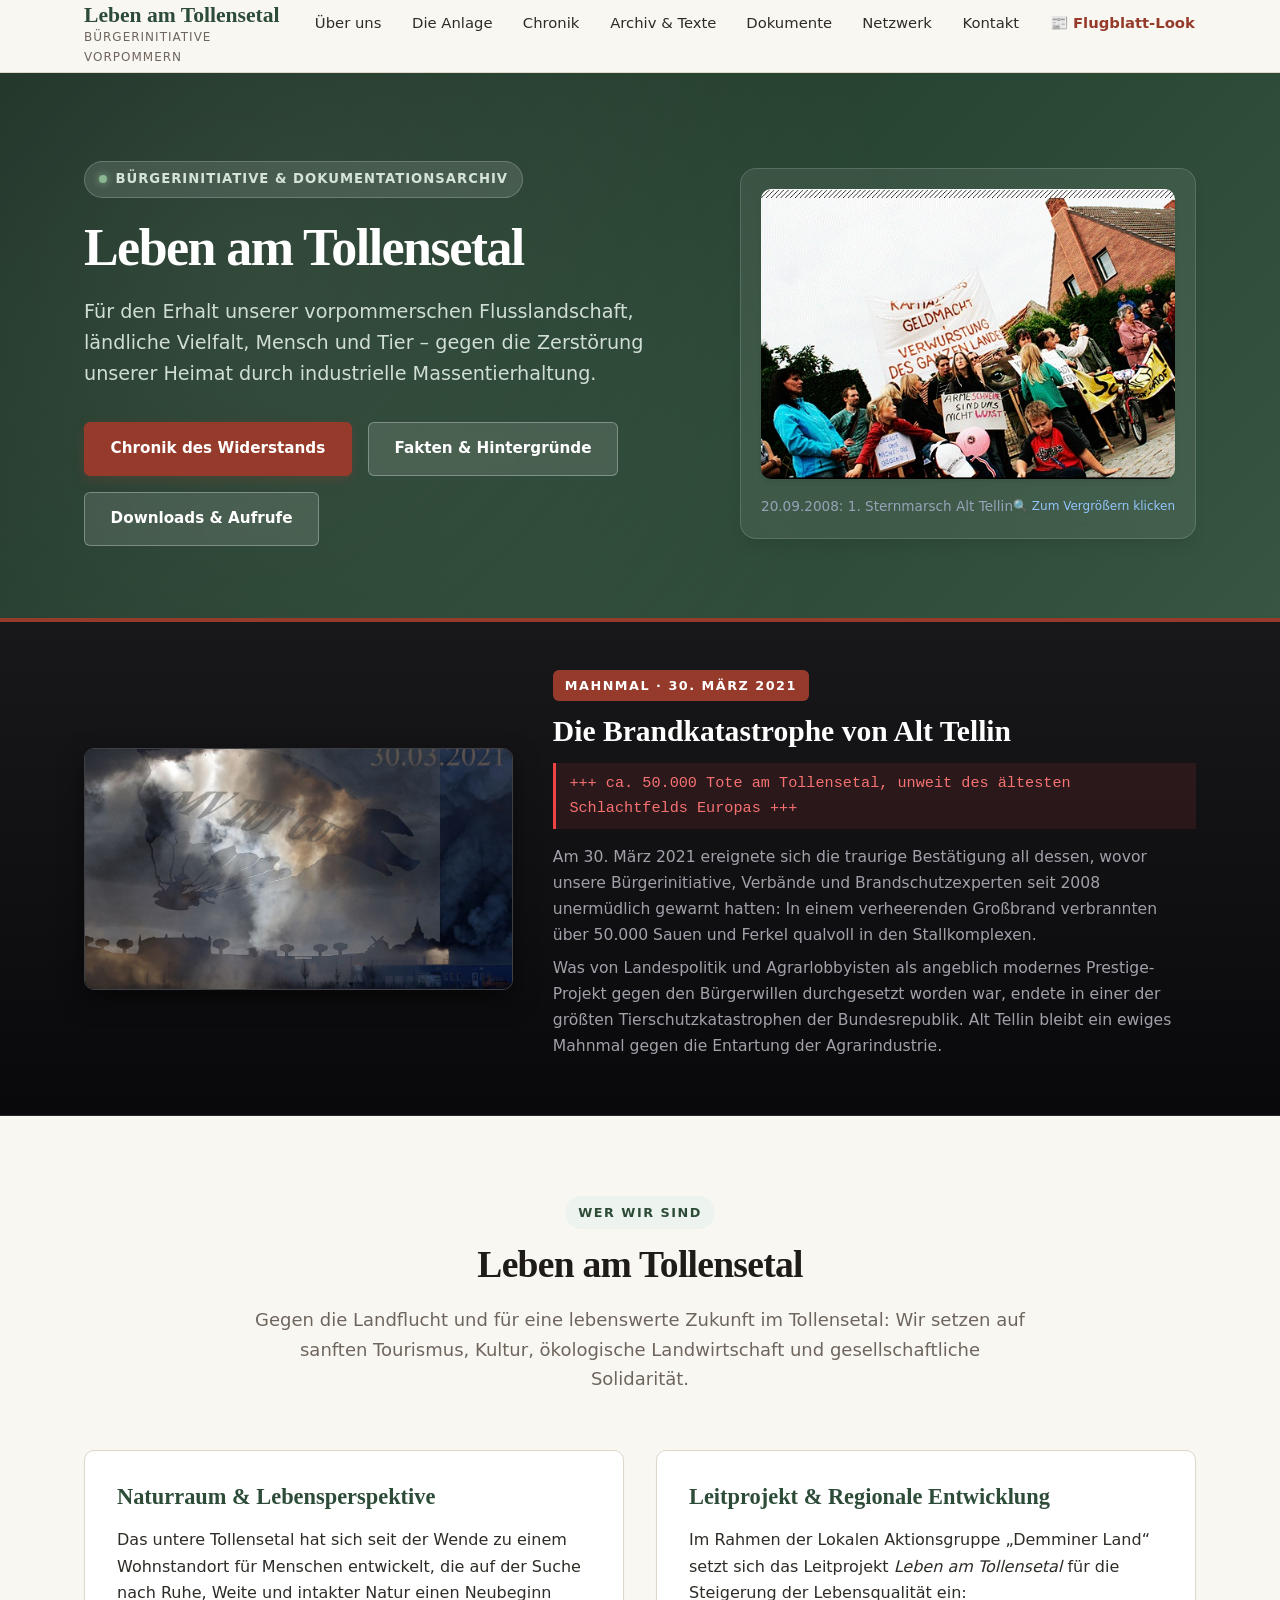
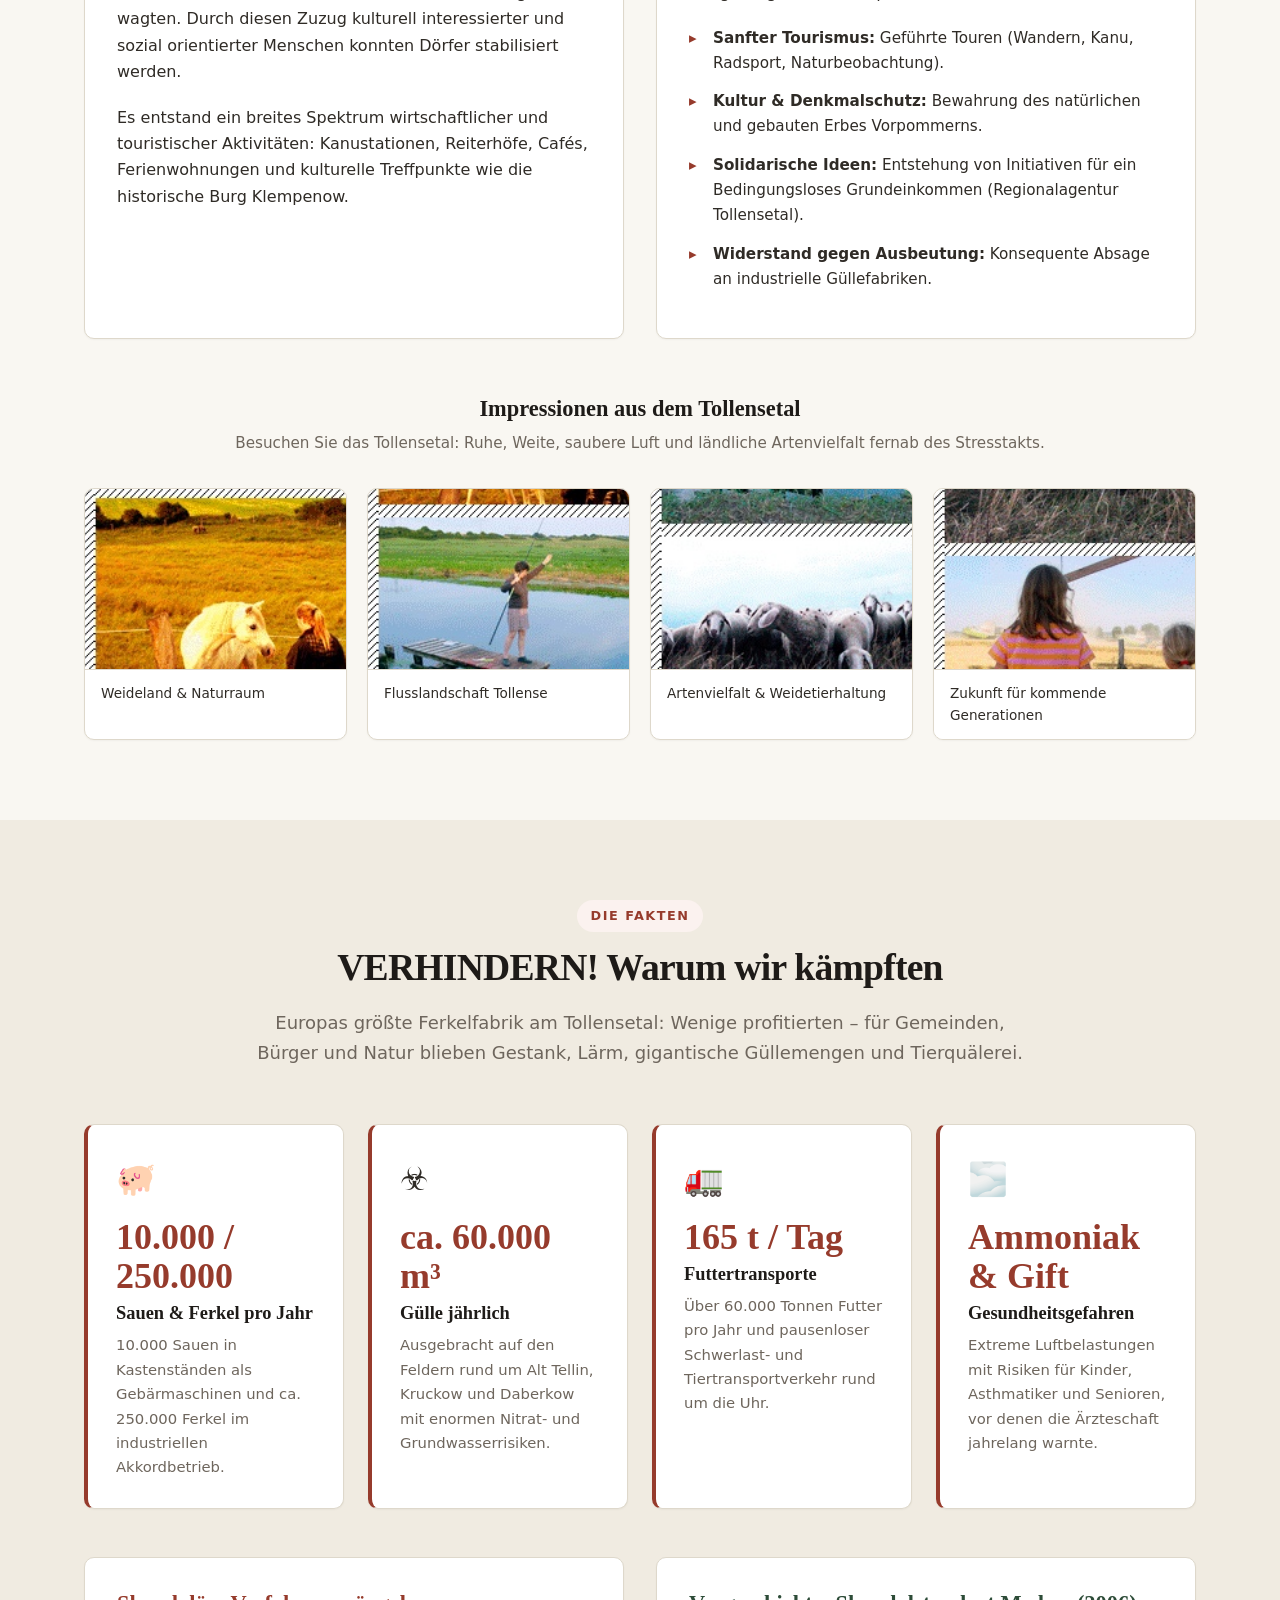
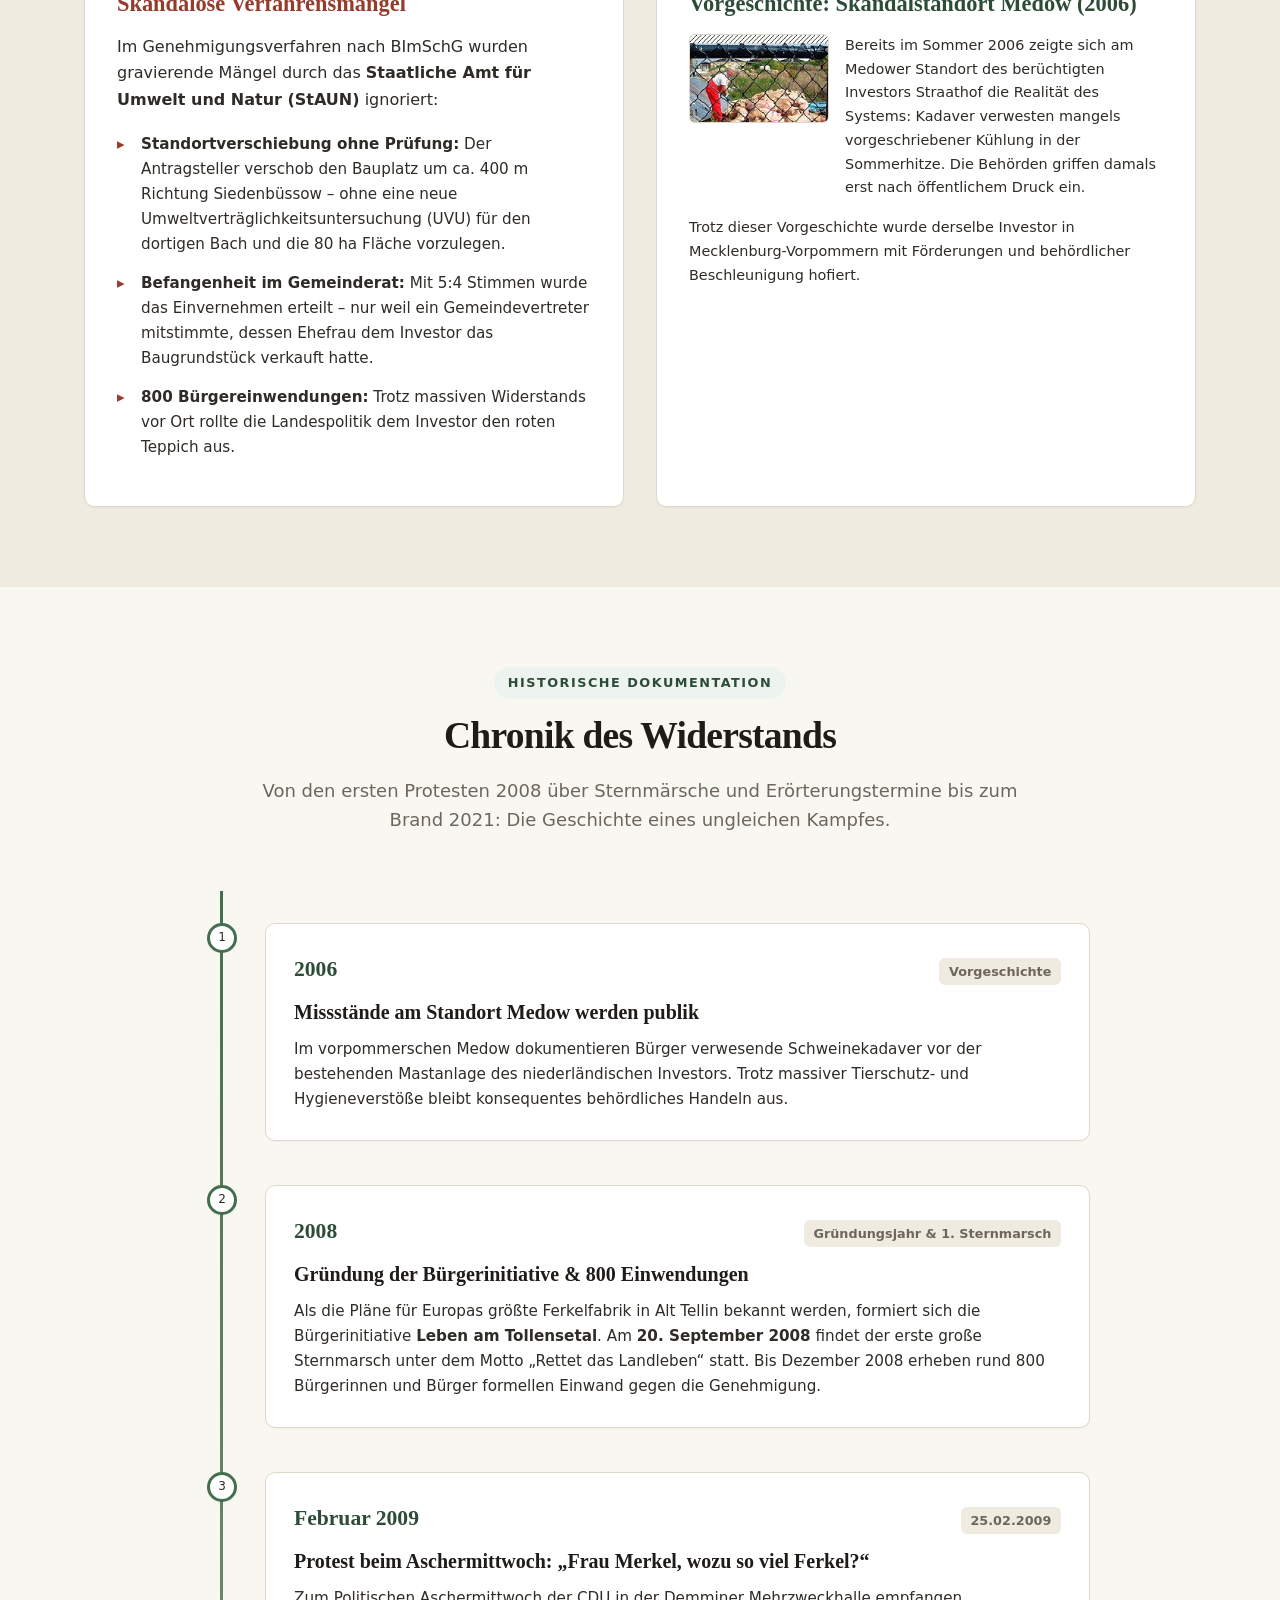
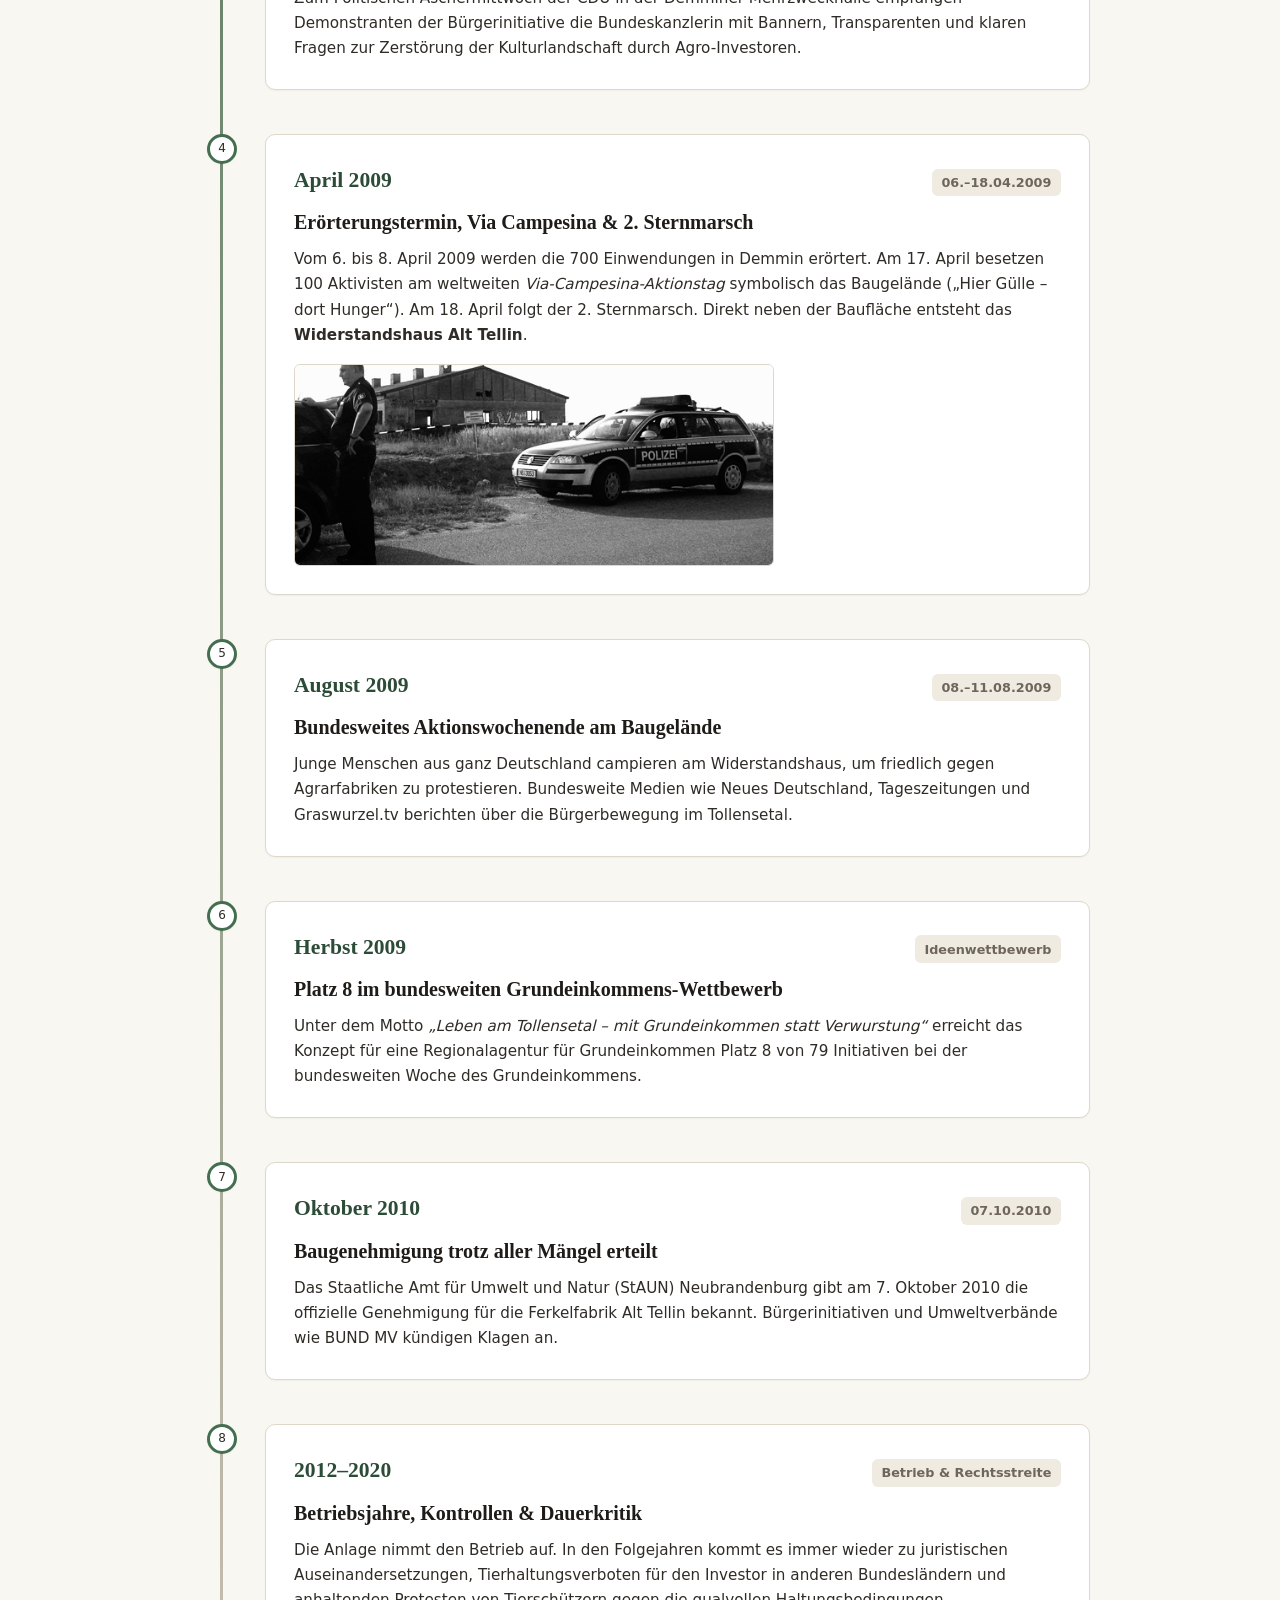
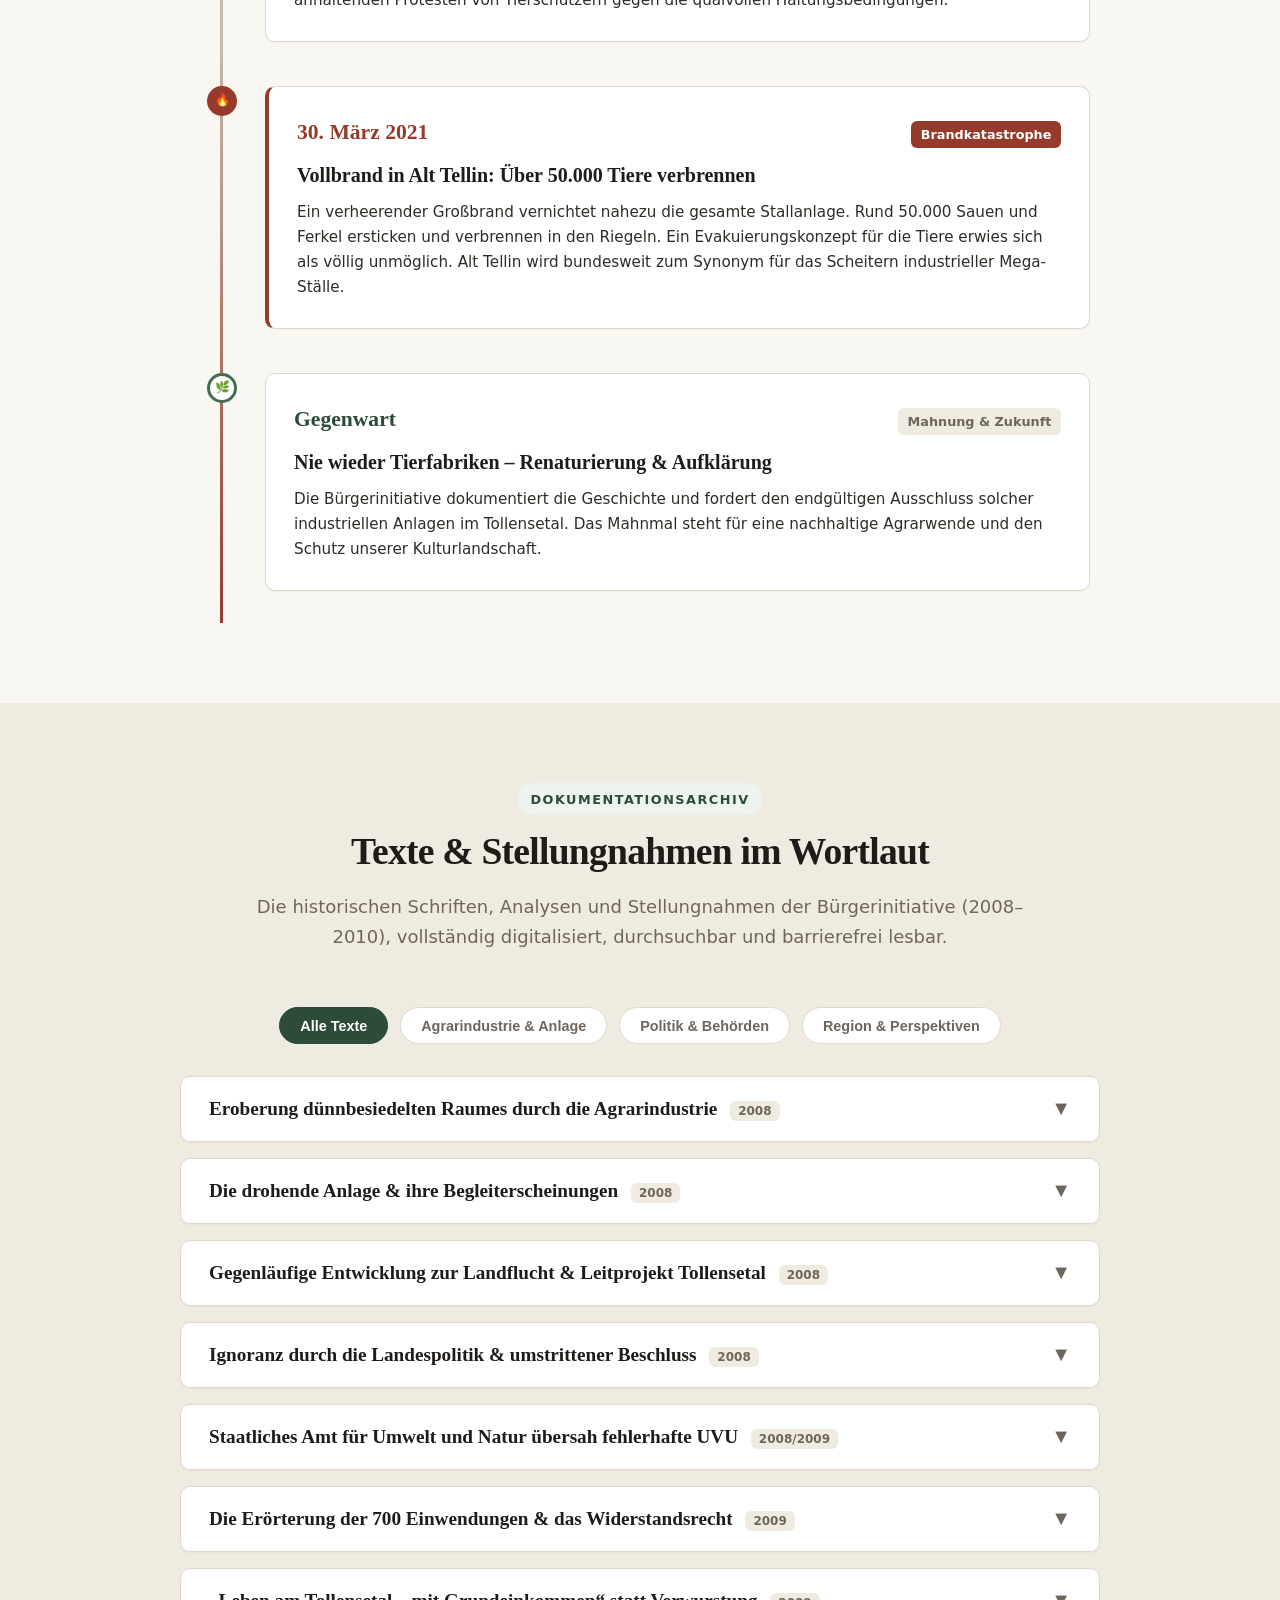
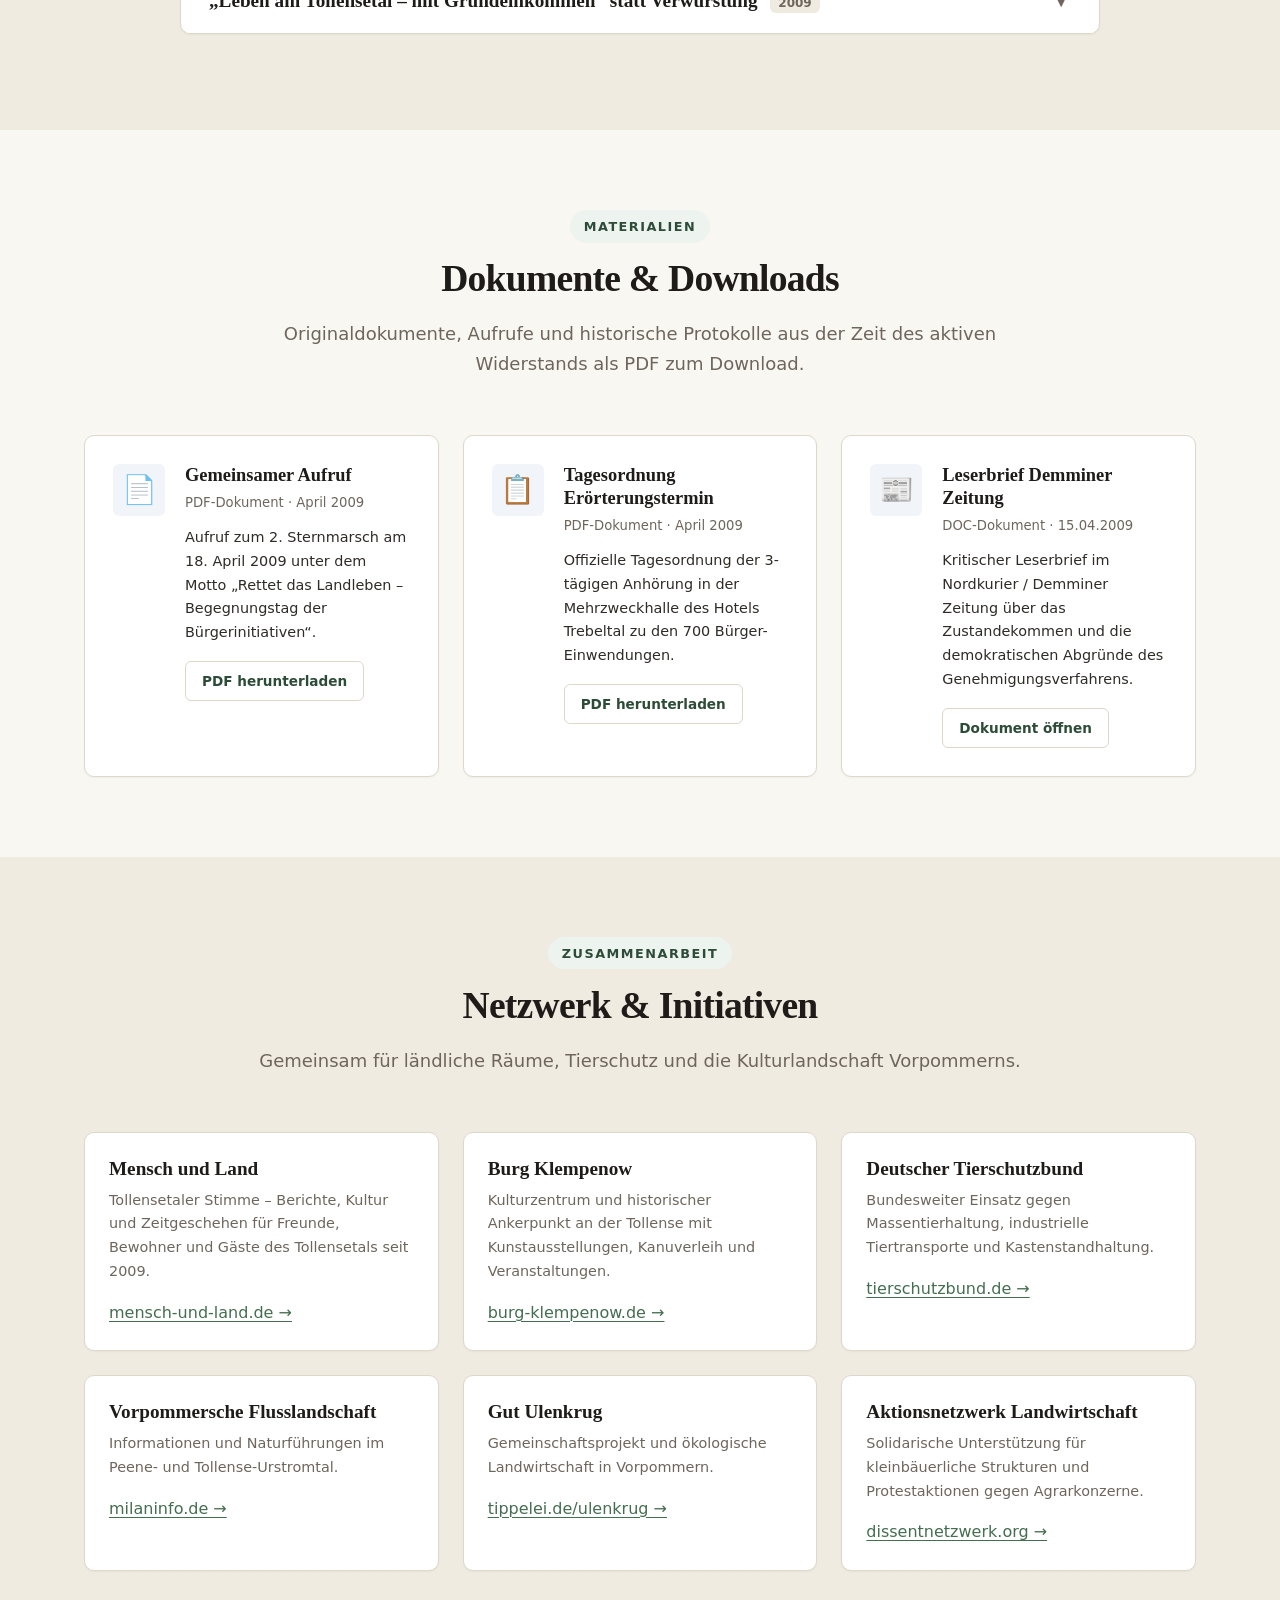
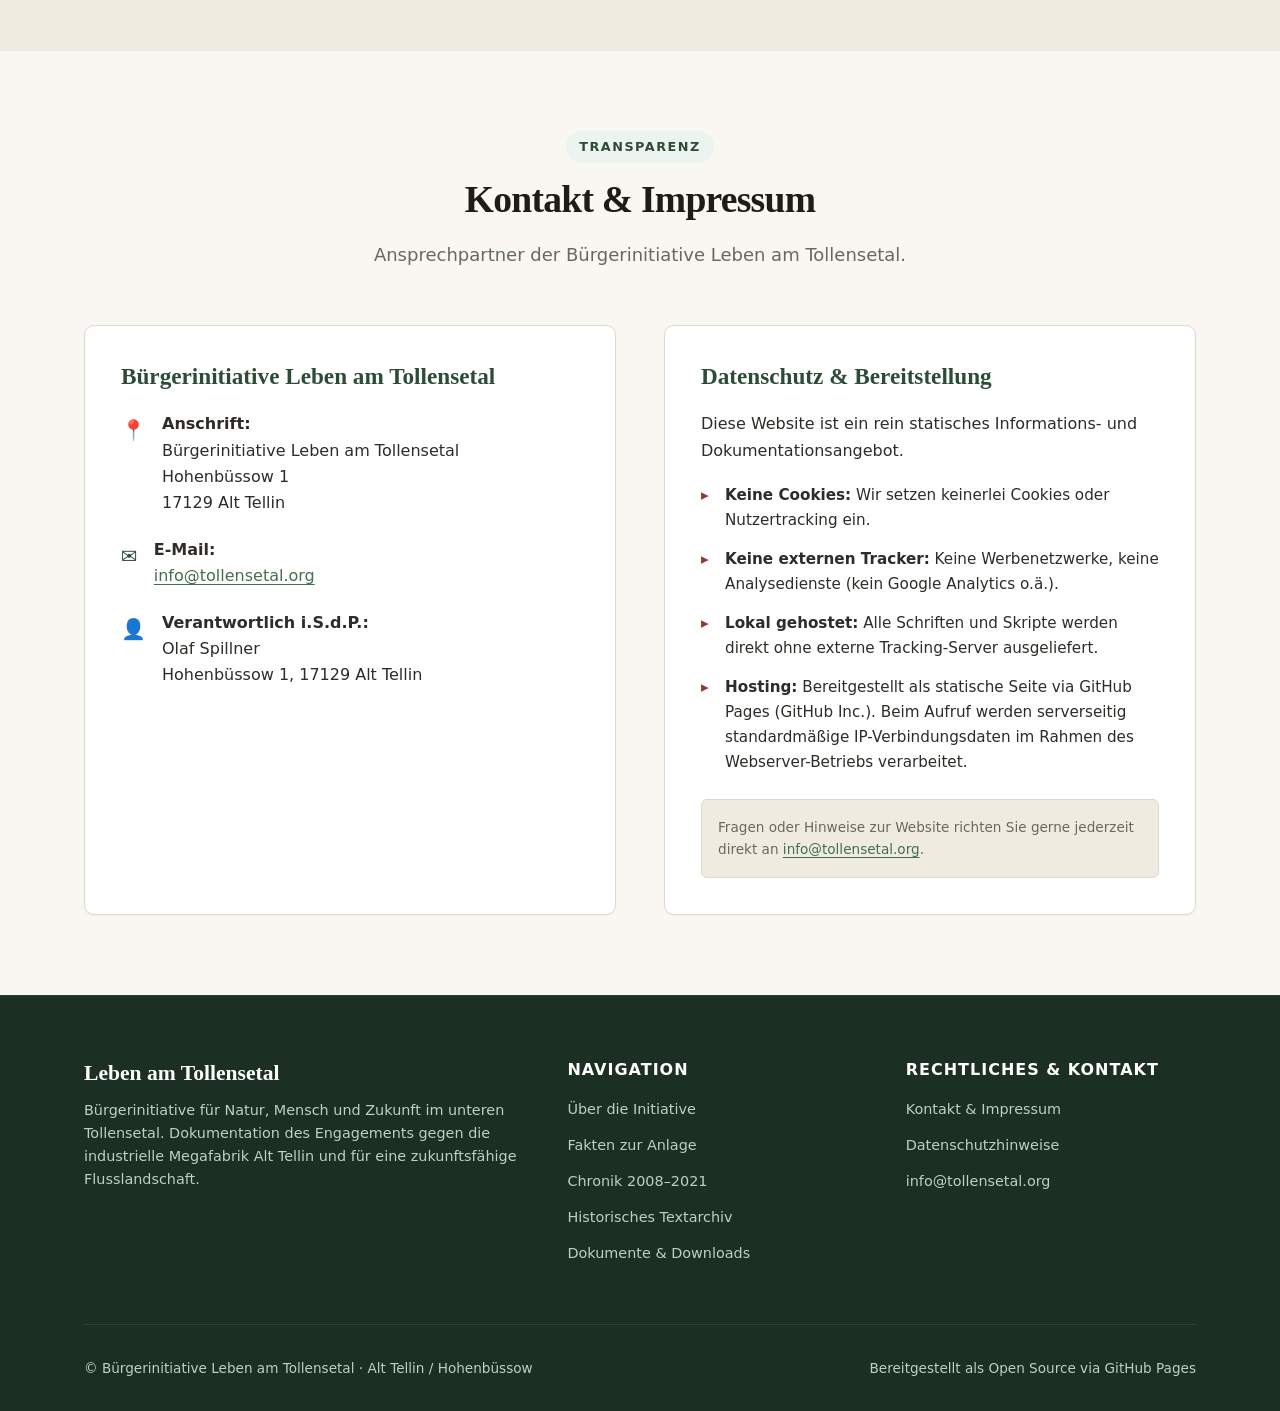
==== commit 301f4f73: "Design update: Warm, earthy nature palette for modern layout + include original.html retro view" ====
--- a/index.html
+++ b/index.html
@@ -3,634 +3,823 @@
 <head>
   <meta charset="UTF-8">
   <meta name="viewport" content="width=device-width, initial-scale=1.0">
-  <title>Leben am Tollensetal | Bürgerinitiative (Redaktions-Ausgabe)</title>
-  <meta name="description" content="Bürgerinitiative Leben am Tollensetal - Original-Dokumentation und Redaktionsarchiv gegen die Ferkelfabrik Alt Tellin und für den Schutz der Flusslandschaft.">
+  <title>Leben am Tollensetal | Bürgerinitiative gegen industrielle Massentierhaltung</title>
+  <meta name="description" content="Offizielle Website und Dokumentationsarchiv der Bürgerinitiative Leben am Tollensetal in Vorpommern. Chronik des Widerstands gegen die Megafabrik Alt Tellin und Schutz der Flusslandschaft.">
+  <meta property="og:title" content="Leben am Tollensetal - Bürgerinitiative">
+  <meta property="og:description" content="Dokumentation, Chronik und Originaltexte der Bürgerinitiative Leben am Tollensetal gegen die Megafabrik Alt Tellin.">
+  <meta property="og:type" content="website">
+  <meta property="og:url" content="https://tollensetal.org/">
+  <meta property="og:image" content="assets/images/sternmarsch_2008.jpg">
+
   <link rel="stylesheet" href="style.css">
 </head>
 <body>
 
   <!-- ========================================================================
-       Eilmeldung / Ticker 30.03.2021
-       ======================================================================== -->
-  <aside class="ticker-bar">
-    <div class="ticker-text">
-      +++ 30.03.2021: GROSSBRAND IN ALT TELLIN – CA. 50.000 TIERE STERBEN IM FLAMMENINFERNO +++
-    </div>
-    <a href="#mahnmal" class="ticker-btn open-memorial-modal">Gedenkblatt öffnen</a>
+       Navigation Bar
+       ======================================================================== -->
+  <header class="navbar">
+    <div class="container nav-container">
+      <a href="#top" class="nav-brand" aria-label="Zur Startseite">
+        <span class="nav-logo-title">Leben am Tollensetal</span>
+        <span class="nav-logo-subtitle">Bürgerinitiative Vorpommern</span>
+      </a>
+
+      <button class="nav-toggle" aria-label="Menü öffnen" aria-expanded="false">☰</button>
+
+      <nav>
+        <ul class="nav-menu">
+          <li><a href="#ueber-uns" class="nav-link">Über uns</a></li>
+          <li><a href="#die-anlage" class="nav-link">Die Anlage</a></li>
+          <li><a href="#chronik" class="nav-link">Chronik</a></li>
+          <li><a href="#archiv" class="nav-link">Archiv &amp; Texte</a></li>
+          <li><a href="#dokumente" class="nav-link">Dokumente</a></li>
+          <li><a href="#netzwerk" class="nav-link">Netzwerk</a></li>
+          <li><a href="#kontakt" class="nav-link">Kontakt</a></li>
+          <li><a href="original.html" class="nav-link" style="color: var(--color-alert); font-weight: 600;" title="Zur originalgetreuen Flugblatt- und Zeitungsfassung">📰 Flugblatt-Look</a></li>
+        </ul>
+      </nav>
+    </div>
+  </header>
+
+  <!-- ========================================================================
+       Hero Section
+       ======================================================================== -->
+  <section id="top" class="hero">
+    <div class="container hero-grid">
+      <div class="hero-text-col">
+        <div class="hero-tag">
+          <span class="hero-tag-dot"></span>
+          Bürgerinitiative &amp; Dokumentationsarchiv
+        </div>
+        <h1 class="hero-title">Leben am Tollensetal</h1>
+        <p class="hero-subtitle">
+          Für den Erhalt unserer vorpommerschen Flusslandschaft, ländliche Vielfalt, Mensch und Tier – gegen die Zerstörung unserer Heimat durch industrielle Massentierhaltung.
+        </p>
+        <div class="hero-actions">
+          <a href="#chronik" class="btn btn-primary">Chronik des Widerstands</a>
+          <a href="#die-anlage" class="btn btn-secondary">Fakten &amp; Hintergründe</a>
+          <a href="#dokumente" class="btn btn-secondary">Downloads &amp; Aufrufe</a>
+        </div>
+      </div>
+
+      <div class="hero-card">
+        <div class="hero-img-wrap" data-lightbox data-caption="20.09.2008: Erster Sternmarsch nach Alt Tellin – 'Geldmacht verwurstet das ganze Land'">
+          <img src="assets/images/sternmarsch_2008.jpg" alt="Demonstration gegen die Ferkelfabrik Alt Tellin 2008" class="hero-img">
+        </div>
+        <div class="hero-card-caption">
+          <span>20.09.2008: 1. Sternmarsch Alt Tellin</span>
+          <span style="font-size: 0.75rem; color: #93c5fd;">🔍 Zum Vergrößern klicken</span>
+        </div>
+      </div>
+    </div>
+  </section>
+
+  <!-- ========================================================================
+       Memorial Banner (30.03.2021 Brandkatastrophe)
+       ======================================================================== -->
+  <aside id="mahnmal" class="memorial-banner" aria-label="Mahnmal Alt Tellin">
+    <div class="container memorial-grid">
+      <div class="memorial-img-wrap" data-lightbox data-caption="30.03.2021: Das Flammeninferno von Alt Tellin – ca. 50.000 Tiere starben im Vollbrand">
+        <img src="assets/images/alt_tellin_brand_2021.jpg" alt="Grossbrand der Schweinezuchtanlage Alt Tellin am 30. März 2021" class="memorial-img">
+      </div>
+      <div>
+        <span class="memorial-badge">Mahnmal · 30. März 2021</span>
+        <h2 class="memorial-title">Die Brandkatastrophe von Alt Tellin</h2>
+        <div class="memorial-quote">
+          +++ ca. 50.000 Tote am Tollensetal, unweit des ältesten Schlachtfelds Europas +++
+        </div>
+        <p class="memorial-text">
+          Am 30. März 2021 ereignete sich die traurige Bestätigung all dessen, wovor unsere Bürgerinitiative, Verbände und Brandschutzexperten seit 2008 unermüdlich gewarnt hatten: In einem verheerenden Großbrand verbrannten über 50.000 Sauen und Ferkel qualvoll in den Stallkomplexen.
+        </p>
+        <p class="memorial-text">
+          Was von Landespolitik und Agrarlobbyisten als angeblich modernes Prestige-Projekt gegen den Bürgerwillen durchgesetzt worden war, endete in einer der größten Tierschutzkatastrophen der Bundesrepublik. Alt Tellin bleibt ein ewiges Mahnmal gegen die Entartung der Agrarindustrie.
+        </p>
+      </div>
+    </div>
   </aside>
 
   <!-- ========================================================================
-       TAB 1: HOME (Das originale 3-Spalten-Zeitungs-/Redaktionslayout)
-       ======================================================================== -->
-  <main id="tab-home" class="tab-content-panel active">
-    <div class="paper-grid">
-
-      <!-- ================= SPALTE LINKS ================= -->
-      <aside class="col-left">
-
-        <!-- Blaues Menü -->
-        <nav class="blue-nav-box" aria-label="Hauptnavigation">
-          <ul class="nav-links-list">
-            <li><button class="nav-btn active" data-page="home">HOME</button></li>
-            <li><button class="nav-btn" data-page="aktuell">AKTUELLES</button></li>
-            <li><button class="nav-btn" data-page="links">LINKS</button></li>
-            <li><button class="nav-btn" data-page="kontakt">KONTAKT</button></li>
-            <li><button class="nav-btn" data-page="dokumente">DOKUMENTE</button></li>
+       Section: Über uns & Das Leitprojekt Tollensetal
+       ======================================================================== -->
+  <section id="ueber-uns" class="section">
+    <div class="container">
+      <div class="section-header">
+        <span class="section-tag">Wer wir sind</span>
+        <h2 class="section-title">Leben am Tollensetal</h2>
+        <p class="section-desc">
+          Gegen die Landflucht und für eine lebenswerte Zukunft im Tollensetal: Wir setzen auf sanften Tourismus, Kultur, ökologische Landwirtschaft und gesellschaftliche Solidarität.
+        </p>
+      </div>
+
+      <div class="fact-details-grid" style="margin-top: 0; margin-bottom: 3.5rem;">
+        <div class="details-box">
+          <h3>Naturraum &amp; Lebensperspektive</h3>
+          <p>
+            Das untere Tollensetal hat sich seit der Wende zu einem Wohnstandort für Menschen entwickelt, die auf der Suche nach Ruhe, Weite und intakter Natur einen Neubeginn wagten. Durch diesen Zuzug kulturell interessierter und sozial orientierter Menschen konnten Dörfer stabilisiert werden.
+          </p>
+          <p>
+            Es entstand ein breites Spektrum wirtschaftlicher und touristischer Aktivitäten: Kanustationen, Reiterhöfe, Cafés, Ferienwohnungen und kulturelle Treffpunkte wie die historische Burg Klempenow.
+          </p>
+        </div>
+
+        <div class="details-box">
+          <h3>Leitprojekt &amp; Regionale Entwicklung</h3>
+          <p>
+            Im Rahmen der Lokalen Aktionsgruppe „Demminer Land“ setzt sich das Leitprojekt <em>Leben am Tollensetal</em> für die Steigerung der Lebensqualität ein:
+          </p>
+          <ul class="details-list">
+            <li><strong>Sanfter Tourismus:</strong> Geführte Touren (Wandern, Kanu, Radsport, Naturbeobachtung).</li>
+            <li><strong>Kultur &amp; Denkmalschutz:</strong> Bewahrung des natürlichen und gebauten Erbes Vorpommerns.</li>
+            <li><strong>Solidarische Ideen:</strong> Entstehung von Initiativen für ein Bedingungsloses Grundeinkommen (Regionalagentur Tollensetal).</li>
+            <li><strong>Widerstand gegen Ausbeutung:</strong> Konsequente Absage an industrielle Güllefabriken.</li>
           </ul>
-        </nav>
-
-        <!-- Schwarzer Kasten: VERHINDERN! -->
-        <section class="verhindern-box" aria-label="Verhindern Fakten">
-          <h2 class="verhindern-title">VERHINDERN!</h2>
-          <p class="verhindern-text">
-            Wenige wollen Profit machen - für die Gemeinden und ihre Gäste am Tollensetal bleiben Lärm, Gestank und Dreck.
-          </p>
-
-          <div class="verhindern-fact">
-            <strong>Tiertransporte:</strong>
-            10.000 Sauen und 250.000 30kg-Ferkel pro Jahr
-          </div>
-
-          <div class="verhindern-fact">
-            <strong>Futtertransporte:</strong>
-            ca. 60.000t pro Jahr oder täglich 165t
-          </div>
-
-          <div class="verhindern-fact">
-            <strong>Gülle:</strong>
-            ca. 60.000m³ pro Jahr, ausgebracht auf die Felder der Gemeinden Alt Tellin, Kruckow und Daberkow.
-          </div>
-
-          <div class="verhindern-bottom">
-            Industrielle Massentierhaltung in Deutschland ohne Beispiel.
-          </div>
-        </section>
-
-        <!-- Rote Landrat Meldung -->
-        <div class="landrat-box">
-          <h3 class="landrat-title">Landrat unterstützt den Widerstand</h3>
-          <p class="landrat-text">
-            Der neue Landrat des Kreises Demmin, Siegfried Konieczny, verspricht in seinem 100-Tage-Programm, den Widerstand gegen den Bau einer überdimensionierten Schweineaufzuchtanlage im Tollensetal zu unterstützen.<br><br>
-            Dem Versuch des StAUN, die Verfahrensfehler im Rahmen der der mangelhaften UVU einfach zu heilen, konnte er erfolgreich entgegentreten. Der Wunsch der CDU, von Landesseite her (aus dem Wirtschaftsministerium, dem z.Z. die Abteilung Immissionsschutz unterstellt ist) auf das Verfahren Einfluss zu nehmen, hat sich somit bisher noch nicht vollständig erfüllen können.<br><br>
-            Unser Ministerpräsident dagegen möchte um Vertrauen in das gesetzlich geregelte Genehmigungsverfahren werben. Wir werden sehen, wie sich das im Wahlkampf entwickelt.
-          </p>
-        </div>
-
-        <!-- Blauer Hinweistext -->
-        <div class="note-blue-box">
+        </div>
+      </div>
+
+      <!-- Galerie der Region -->
+      <h3 style="font-size: 1.4rem; margin-bottom: 0.5rem; text-align: center;">Impressionen aus dem Tollensetal</h3>
+      <p style="text-align: center; color: var(--color-text-muted); margin-bottom: 1.5rem; font-size: 0.95rem;">
+        Besuchen Sie das Tollensetal: Ruhe, Weite, saubere Luft und ländliche Artenvielfalt fernab des Stresstakts.
+      </p>
+
+      <div class="gallery-grid">
+        <div class="gallery-item" data-lightbox data-caption="Weite Weideflächen und Pferde im Tollensetal">
+          <img src="assets/images/tollense_weide.jpg" alt="Weideland am Tollensetal mit Pferden" class="gallery-thumb">
+          <div class="gallery-caption">Weideland &amp; Naturraum</div>
+        </div>
+
+        <div class="gallery-item" data-lightbox data-caption="Anlegesteg an der naturbelassenen Tollense – beliebt bei Kanuten">
+          <img src="assets/images/tollense_steg.jpg" alt="Steg an der Tollense Flusslandschaft" class="gallery-thumb">
+          <div class="gallery-caption">Flusslandschaft Tollense</div>
+        </div>
+
+        <div class="gallery-item" data-lightbox data-caption="Schafhaltung und kleinbäuerliche Beweidung">
+          <img src="assets/images/tollense_schafe.jpg" alt="Schafe auf den Wiesen am Tollensetal" class="gallery-thumb">
+          <div class="gallery-caption">Artenvielfalt &amp; Weidetierhaltung</div>
+        </div>
+
+        <div class="gallery-item" data-lightbox data-caption="Blick über das weite Tollensetal – Schutz für künftige Generationen">
+          <img src="assets/images/tollense_landschaft_blick.jpg" alt="Blick über die Landschaft des Tollensetals" class="gallery-thumb">
+          <div class="gallery-caption">Zukunft für kommende Generationen</div>
+        </div>
+      </div>
+    </div>
+  </section>
+
+  <!-- ========================================================================
+       Section: Die Anlage / "Verhindern!"
+       ======================================================================== -->
+  <section id="die-anlage" class="section section-alt">
+    <div class="container">
+      <div class="section-header">
+        <span class="section-tag" style="background-color: var(--color-alert-bg); color: var(--color-alert);">Die Fakten</span>
+        <h2 class="section-title">VERHINDERN! Warum wir kämpften</h2>
+        <p class="section-desc">
+          Europas größte Ferkelfabrik am Tollensetal: Wenige profitierten – für Gemeinden, Bürger und Natur blieben Gestank, Lärm, gigantische Güllemengen und Tierquälerei.
+        </p>
+      </div>
+
+      <!-- Stat Cards Grid -->
+      <div class="facts-grid">
+        <div class="fact-card alert-card">
+          <div class="fact-icon">🐖</div>
+          <div class="fact-number">10.000 / 250.000</div>
+          <h3 class="fact-title">Sauen &amp; Ferkel pro Jahr</h3>
+          <p class="fact-desc">
+            10.000 Sauen in Kastenständen als Gebärmaschinen und ca. 250.000 Ferkel im industriellen Akkordbetrieb.
+          </p>
+        </div>
+
+        <div class="fact-card alert-card">
+          <div class="fact-icon">☣️</div>
+          <div class="fact-number">ca. 60.000 m³</div>
+          <h3 class="fact-title">Gülle jährlich</h3>
+          <p class="fact-desc">
+            Ausgebracht auf den Feldern rund um Alt Tellin, Kruckow und Daberkow mit enormen Nitrat- und Grundwasserrisiken.
+          </p>
+        </div>
+
+        <div class="fact-card alert-card">
+          <div class="fact-icon">🚛</div>
+          <div class="fact-number">165 t / Tag</div>
+          <h3 class="fact-title">Futtertransporte</h3>
+          <p class="fact-desc">
+            Über 60.000 Tonnen Futter pro Jahr und pausenloser Schwerlast- und Tiertransportverkehr rund um die Uhr.
+          </p>
+        </div>
+
+        <div class="fact-card alert-card">
+          <div class="fact-icon">🌫️</div>
+          <div class="fact-number">Ammoniak &amp; Gift</div>
+          <h3 class="fact-title">Gesundheitsgefahren</h3>
+          <p class="fact-desc">
+            Extreme Luftbelastungen mit Risiken für Kinder, Asthmatiker und Senioren, vor denen die Ärzteschaft jahrelang warnte.
+          </p>
+        </div>
+      </div>
+
+      <!-- Detail Boxen zu Verfahren & Vorfällen -->
+      <div class="fact-details-grid">
+        <div class="details-box">
+          <h3 style="color: var(--color-alert);">Skandalöse Verfahrensmängel</h3>
           <p>
-            * dies ist (noch) eine statische homepage der Bürgerinitiative. Unter »tollensetal.de.vu« wird diese gerade öffentlichkeits-tauglich hergerichtet. Wer Vorschläge und konstruktive Kritik einzubringen hat, ist herzlich dazu eingeladen, sich dort auf dem Pad: Tollensetal mit einzubringen.
-          </p>
+            Im Genehmigungsverfahren nach BImSchG wurden gravierende Mängel durch das <strong>Staatliche Amt für Umwelt und Natur (StAUN)</strong> ignoriert:
+          </p>
+          <ul class="details-list">
+            <li><strong>Standortverschiebung ohne Prüfung:</strong> Der Antragsteller verschob den Bauplatz um ca. 400 m Richtung Siedenbüssow – ohne eine neue Umweltverträglichkeitsuntersuchung (UVU) für den dortigen Bach und die 80 ha Fläche vorzulegen.</li>
+            <li><strong>Befangenheit im Gemeinderat:</strong> Mit 5:4 Stimmen wurde das Einvernehmen erteilt – nur weil ein Gemeindevertreter mitstimmte, dessen Ehefrau dem Investor das Baugrundstück verkauft hatte.</li>
+            <li><strong>800 Bürgereinwendungen:</strong> Trotz massiven Widerstands vor Ort rollte die Landespolitik dem Investor den roten Teppich aus.</li>
+          </ul>
+        </div>
+
+        <div class="details-box">
+          <h3>Vorgeschichte: Skandalstandort Medow (2006)</h3>
+          <div style="display: flex; gap: 1rem; align-items: flex-start; margin-bottom: 1rem;">
+            <div style="flex-shrink: 0; width: 140px; cursor: pointer;" data-lightbox data-caption="Sommer 2006 am Tor der Straathof-Anlage in Medow: verwesende Kadaver in der Hitze">
+              <img src="assets/images/medow_2006.jpg" alt="Skandal Medow 2006" style="border-radius: var(--radius-sm); border: 1px solid var(--color-border); width: 100%;">
+            </div>
+            <p style="font-size: 0.9rem; margin-bottom: 0;">
+              Bereits im Sommer 2006 zeigte sich am Medower Standort des berüchtigten Investors Straathof die Realität des Systems: Kadaver verwesten mangels vorgeschriebener Kühlung in der Sommerhitze. Die Behörden griffen damals erst nach öffentlichem Druck ein.
+            </p>
+          </div>
+          <p style="font-size: 0.9rem;">
+            Trotz dieser Vorgeschichte wurde derselbe Investor in Mecklenburg-Vorpommern mit Förderungen und behördlicher Beschleunigung hofiert.
+          </p>
+        </div>
+      </div>
+    </div>
+  </section>
+
+  <!-- ========================================================================
+       Section: Chronik des Widerstands (Timeline)
+       ======================================================================== -->
+  <section id="chronik" class="section">
+    <div class="container">
+      <div class="section-header">
+        <span class="section-tag">Historische Dokumentation</span>
+        <h2 class="section-title">Chronik des Widerstands</h2>
+        <p class="section-desc">
+          Von den ersten Protesten 2008 über Sternmärsche und Erörterungstermine bis zum Brand 2021: Die Geschichte eines ungleichen Kampfes.
+        </p>
+      </div>
+
+      <div class="timeline-wrap">
+        <!-- 2006 -->
+        <div class="timeline-item">
+          <div class="timeline-badge">1</div>
+          <div class="timeline-content">
+            <div class="timeline-header">
+              <span class="timeline-year">2006</span>
+              <span class="timeline-date-tag">Vorgeschichte</span>
+            </div>
+            <h3 class="timeline-item-title">Missstände am Standort Medow werden publik</h3>
+            <p class="timeline-desc">
+              Im vorpommerschen Medow dokumentieren Bürger verwesende Schweinekadaver vor der bestehenden Mastanlage des niederländischen Investors. Trotz massiver Tierschutz- und Hygieneverstöße bleibt konsequentes behördliches Handeln aus.
+            </p>
+          </div>
+        </div>
+
+        <!-- 2008 -->
+        <div class="timeline-item">
+          <div class="timeline-badge">2</div>
+          <div class="timeline-content">
+            <div class="timeline-header">
+              <span class="timeline-year">2008</span>
+              <span class="timeline-date-tag">Gründungsjahr &amp; 1. Sternmarsch</span>
+            </div>
+            <h3 class="timeline-item-title">Gründung der Bürgerinitiative &amp; 800 Einwendungen</h3>
+            <p class="timeline-desc">
+              Als die Pläne für Europas größte Ferkelfabrik in Alt Tellin bekannt werden, formiert sich die Bürgerinitiative <strong>Leben am Tollensetal</strong>. Am <strong>20. September 2008</strong> findet der erste große Sternmarsch unter dem Motto „Rettet das Landleben“ statt. Bis Dezember 2008 erheben rund 800 Bürgerinnen und Bürger formellen Einwand gegen die Genehmigung.
+            </p>
+          </div>
+        </div>
+
+        <!-- Feb 2009 -->
+        <div class="timeline-item">
+          <div class="timeline-badge">3</div>
+          <div class="timeline-content">
+            <div class="timeline-header">
+              <span class="timeline-year">Februar 2009</span>
+              <span class="timeline-date-tag">25.02.2009</span>
+            </div>
+            <h3 class="timeline-item-title">Protest beim Aschermittwoch: „Frau Merkel, wozu so viel Ferkel?“</h3>
+            <p class="timeline-desc">
+              Zum Politischen Aschermittwoch der CDU in der Demminer Mehrzweckhalle empfangen Demonstranten der Bürgerinitiative die Bundeskanzlerin mit Bannern, Transparenten und klaren Fragen zur Zerstörung der Kulturlandschaft durch Agro-Investoren.
+            </p>
+          </div>
+        </div>
+
+        <!-- April 2009 -->
+        <div class="timeline-item">
+          <div class="timeline-badge">4</div>
+          <div class="timeline-content">
+            <div class="timeline-header">
+              <span class="timeline-year">April 2009</span>
+              <span class="timeline-date-tag">06.–18.04.2009</span>
+            </div>
+            <h3 class="timeline-item-title">Erörterungstermin, Via Campesina &amp; 2. Sternmarsch</h3>
+            <p class="timeline-desc">
+              Vom 6. bis 8. April 2009 werden die 700 Einwendungen in Demmin erörtert. Am 17. April besetzen 100 Aktivisten am weltweiten <em>Via-Campesina-Aktionstag</em> symbolisch das Baugelände („Hier Gülle – dort Hunger“). Am 18. April folgt der 2. Sternmarsch. Direkt neben der Baufläche entsteht das <strong>Widerstandshaus Alt Tellin</strong>.
+            </p>
+            <div class="timeline-img-wrap" data-lightbox data-caption="Polizeieinsatz am Widerstandshaus Alt Tellin im August 2009">
+              <img src="assets/images/polizei_widerstand_2009.png" alt="Polizeieinsatz am Widerstandshaus Alt Tellin">
+            </div>
+          </div>
+        </div>
+
+        <!-- Aug 2009 -->
+        <div class="timeline-item">
+          <div class="timeline-badge">5</div>
+          <div class="timeline-content">
+            <div class="timeline-header">
+              <span class="timeline-year">August 2009</span>
+              <span class="timeline-date-tag">08.–11.08.2009</span>
+            </div>
+            <h3 class="timeline-item-title">Bundesweites Aktionswochenende am Baugelände</h3>
+            <p class="timeline-desc">
+              Junge Menschen aus ganz Deutschland campieren am Widerstandshaus, um friedlich gegen Agrarfabriken zu protestieren. Bundesweite Medien wie Neues Deutschland, Tageszeitungen und Graswurzel.tv berichten über die Bürgerbewegung im Tollensetal.
+            </p>
+          </div>
+        </div>
+
+        <!-- Herbst 2009 -->
+        <div class="timeline-item">
+          <div class="timeline-badge">6</div>
+          <div class="timeline-content">
+            <div class="timeline-header">
+              <span class="timeline-year">Herbst 2009</span>
+              <span class="timeline-date-tag">Ideenwettbewerb</span>
+            </div>
+            <h3 class="timeline-item-title">Platz 8 im bundesweiten Grundeinkommens-Wettbewerb</h3>
+            <p class="timeline-desc">
+              Unter dem Motto <em>„Leben am Tollensetal – mit Grundeinkommen statt Verwurstung“</em> erreicht das Konzept für eine Regionalagentur für Grundeinkommen Platz 8 von 79 Initiativen bei der bundesweiten Woche des Grundeinkommens.
+            </p>
+          </div>
+        </div>
+
+        <!-- Okt 2010 -->
+        <div class="timeline-item">
+          <div class="timeline-badge">7</div>
+          <div class="timeline-content">
+            <div class="timeline-header">
+              <span class="timeline-year">Oktober 2010</span>
+              <span class="timeline-date-tag">07.10.2010</span>
+            </div>
+            <h3 class="timeline-item-title">Baugenehmigung trotz aller Mängel erteilt</h3>
+            <p class="timeline-desc">
+              Das Staatliche Amt für Umwelt und Natur (StAUN) Neubrandenburg gibt am 7. Oktober 2010 die offizielle Genehmigung für die Ferkelfabrik Alt Tellin bekannt. Bürgerinitiativen und Umweltverbände wie BUND MV kündigen Klagen an.
+            </p>
+          </div>
+        </div>
+
+        <!-- 2012-2020 -->
+        <div class="timeline-item">
+          <div class="timeline-badge">8</div>
+          <div class="timeline-content">
+            <div class="timeline-header">
+              <span class="timeline-year">2012–2020</span>
+              <span class="timeline-date-tag">Betrieb &amp; Rechtsstreite</span>
+            </div>
+            <h3 class="timeline-item-title">Betriebsjahre, Kontrollen &amp; Dauerkritik</h3>
+            <p class="timeline-desc">
+              Die Anlage nimmt den Betrieb auf. In den Folgejahren kommt es immer wieder zu juristischen Auseinandersetzungen, Tierhaltungsverboten für den Investor in anderen Bundesländern und anhaltenden Protesten von Tierschützern gegen die qualvollen Haltungsbedingungen.
+            </p>
+          </div>
+        </div>
+
+        <!-- 30.03.2021 -->
+        <div class="timeline-item danger">
+          <div class="timeline-badge">🔥</div>
+          <div class="timeline-content" style="border-left: 4px solid var(--color-alert);">
+            <div class="timeline-header">
+              <span class="timeline-year">30. März 2021</span>
+              <span class="timeline-date-tag" style="background-color: var(--color-alert); color: #fff;">Brandkatastrophe</span>
+            </div>
+            <h3 class="timeline-item-title">Vollbrand in Alt Tellin: Über 50.000 Tiere verbrennen</h3>
+            <p class="timeline-desc">
+              Ein verheerender Großbrand vernichtet nahezu die gesamte Stallanlage. Rund 50.000 Sauen und Ferkel ersticken und verbrennen in den Riegeln. Ein Evakuierungskonzept für die Tiere erwies sich als völlig unmöglich. Alt Tellin wird bundesweit zum Synonym für das Scheitern industrieller Mega-Ställe.
+            </p>
+          </div>
+        </div>
+
+        <!-- Heute -->
+        <div class="timeline-item">
+          <div class="timeline-badge">🌿</div>
+          <div class="timeline-content">
+            <div class="timeline-header">
+              <span class="timeline-year">Gegenwart</span>
+              <span class="timeline-date-tag">Mahnung &amp; Zukunft</span>
+            </div>
+            <h3 class="timeline-item-title">Nie wieder Tierfabriken – Renaturierung &amp; Aufklärung</h3>
+            <p class="timeline-desc">
+              Die Bürgerinitiative dokumentiert die Geschichte und fordert den endgültigen Ausschluss solcher industriellen Anlagen im Tollensetal. Das Mahnmal steht für eine nachhaltige Agrarwende und den Schutz unserer Kulturlandschaft.
+            </p>
+          </div>
+        </div>
+      </div>
+    </div>
+  </section>
+
+  <!-- ========================================================================
+       Section: Historisches Archiv & Texte im Wortlaut
+       ======================================================================== -->
+  <section id="archiv" class="section section-alt">
+    <div class="container">
+      <div class="section-header">
+        <span class="section-tag">Dokumentationsarchiv</span>
+        <h2 class="section-title">Texte &amp; Stellungnahmen im Wortlaut</h2>
+        <p class="section-desc">
+          Die historischen Schriften, Analysen und Stellungnahmen der Bürgerinitiative (2008–2010), vollständig digitalisiert, durchsuchbar und barrierefrei lesbar.
+        </p>
+      </div>
+
+      <!-- Filter Buttons -->
+      <div class="archive-tabs">
+        <button class="tab-btn active" data-filter="all">Alle Texte</button>
+        <button class="tab-btn" data-filter="anlage">Agrarindustrie &amp; Anlage</button>
+        <button class="tab-btn" data-filter="politik">Politik &amp; Behörden</button>
+        <button class="tab-btn" data-filter="zukunft">Region &amp; Perspektiven</button>
+      </div>
+
+      <!-- Accordion Liste -->
+      <div class="accordion-list">
+
+        <!-- Text 1 -->
+        <article class="accordion-item" data-category="anlage">
+          <button class="accordion-header" type="button">
+            <span>Eroberung dünnbesiedelten Raumes durch die Agrarindustrie <span class="archive-badge">2008</span></span>
+            <span class="accordion-icon">▼</span>
+          </button>
+          <div class="accordion-content">
+            <div class="archive-text-body">
+              <p>
+                Durch Investitionen in die Agrarindustrie sind im Landkreis Demmin ca. 90% der Arbeitsplätze in der Landwirtschaft weggebrochen. In der Folge mussten viele Menschen die Region verlassen.
+              </p>
+              <p>
+                Für den entstandenen Freiraum ist seit Jahren eine gewaltige Tierfabrik geplant, ebenso auch in anderen Gemeinden Ostdeutschlands. Die Referentin für Tierproduktion des Landesbauernverbandes ist in der Gemeinde Alt Tellin am Tollensetal Vizebürgermeisterin; durch ihre Initiative soll am Tollensetal ein holländischer Schweineproduzent Europas größte Ferkelfabrik errichten dürfen.
+              </p>
+            </div>
+          </div>
+        </article>
+
+        <!-- Text 2 -->
+        <article class="accordion-item" data-category="anlage">
+          <button class="accordion-header" type="button">
+            <span>Die drohende Anlage &amp; ihre Begleiterscheinungen <span class="archive-badge">2008</span></span>
+            <span class="accordion-icon">▼</span>
+          </button>
+          <div class="accordion-content">
+            <div class="archive-text-body">
+              <p>
+                Zwischen Neu Plötz, Siedenbüssow und Daberkow ist eine riesige Sauenzuchtanlage geplant. Landtags-Politiker von CDU und SPD freuen sich auf 40 angebliche Arbeitsplätze für die Region, die Wirklichkeit sieht aber anders aus: der überdimensionale Saustall vernichtet im Gegenzug Jobs im Tourismus und ruiniert kleine Schweineställe der Umgegend – ein Arbeitsplatzverlust, der nicht gegengerechnet wird. Die Lebensqualität in der Region geht verloren, Wohnungen und Häuser verlieren an Wert, Investitionen im Tourismus und im regionalen Gewerbe werden in Frage gestellt.
+              </p>
+              <p><strong>Die Begleiterscheinungen:</strong></p>
+              <ul style="margin-left: 1.5rem; margin-bottom: 1.25rem;">
+                <li>Tiertransporte, Futtertransporte und Gülletransporte rund um die Uhr.</li>
+                <li>Gülle auf den Feldern in der gesamten Region, ganzjährig!</li>
+                <li>Hohe Ammoniakbelastungen der Luft mit gesundheitlichen Folgen besonders für Kinder und ältere Menschen, wie Asthma und Allergien – die deutsche Ärzteschaft warnt seit Jahren vor der Massentierproduktion.</li>
+                <li>Hohe Seuchengefahr und damit Einschränkungen für private Tierhalter.</li>
+                <li>Die 10.000 Sauen werden in engen Verschlägen als Gebärmaschinen missbraucht, die Ferkel in Dunkelhaft bei 50 Lux gehalten – das ist brutale Tierquälerei direkt vor unserer Haustür.</li>
+              </ul>
+            </div>
+          </div>
+        </article>
+
+        <!-- Text 3 -->
+        <article class="accordion-item" data-category="zukunft">
+          <button class="accordion-header" type="button">
+            <span>Gegenläufige Entwicklung zur Landflucht &amp; Leitprojekt Tollensetal <span class="archive-badge">2008</span></span>
+            <span class="accordion-icon">▼</span>
+          </button>
+          <div class="accordion-content">
+            <div class="archive-text-body">
+              <p>
+                Das untere Tollensetal hat sich seit der Wende und besonders in den letzten Jahren auch zu einem Wohnstandort für Menschen entwickelt, die auf der Suche nach Ruhe und Natur hier einen Neubeginn wagten. Durch den Zuzug dieser oft kulturell interessierten und sozial orientierten Menschen konnten zum Einen die Bevölkerungszahlen einiger Dörfer bis in die heutige Zeit noch stabil gehalten werden, zum Anderen entwickelte sich dadurch auch ein breites Spektrum wirtschaftlicher Aktivitäten, u.a. auch im Fremdenverkehr (Café, Kanustation, Reiterhof, Bikerhotel, Ferienwohnungen usw.).
+              </p>
+              <p>
+                Das Projekt der Lokalen Aktionsgruppe „Demminer Land“ soll die Lebensqualität der Bevölkerung steigern. Erweiterte Angebote für einen zahlenmäßig überschaubaren Fremdenverkehr (z.B. geführte Touren in den Bereichen Wandern, Kanu und Rad, Park und Denkmal) sollen zusätzliche Verdienstmöglichkeiten schaffen. Bildung in Bezug auf das kulturelle und natürliche Erbe sowie Förderung von Kunst und Kultur schaffen dafür die Voraussetzungen und gleichzeitig auch ein attraktives Angebot für die Besucher der Region.
+              </p>
+              <p>
+                Hier liegt offensichtlich ein Entwicklungspotenzial dieser ländlichen Räume, das zu fördern ist, da es nachweisbar positive Effekte hat. Gerade die Sicherung und Schaffung von Arbeitsplätzen durch Nutzung der endogenen Potenziale des Raums ist hier als besonderer Aspekt hervorzuheben (gefördert durch das Entwicklungsprogramm für den Ländlichen Raum EPLR).
+              </p>
+            </div>
+          </div>
+        </article>
+
+        <!-- Text 4 -->
+        <article class="accordion-item" data-category="politik">
+          <button class="accordion-header" type="button">
+            <span>Ignoranz durch die Landespolitik &amp; umstrittener Beschluss <span class="archive-badge">2008</span></span>
+            <span class="accordion-icon">▼</span>
+          </button>
+          <div class="accordion-content">
+            <div class="archive-text-body">
+              <p>
+                Dieser Hoffnung für eine Perspektive in Nordostdeutschland steht die geplante Errichtung der Ferkelfabrik konträr gegenüber. Darum hat sich die BI „Leben am Tollensetal“ gegründet, um die katastrophalen Folgen dieses Plans zu zeigen.
+              </p>
+              <p>
+                Durch die BI initiiert hat sich die Mehrheit der wahlberechtigten Bürger der zuständigen Gemeinde Alt Tellin gegen die Anlage ausgesprochen. Nach der Übergabe der Unterschriften der Einwohner hatten der Bürgermeister und seine Stellvertreterin versprochen, alles zu tun, damit die Anlage nicht kommt. Der Investor wurde unterrichtet, dass mit ihm keine Zusammenarbeit mehr erwünscht sei.
+              </p>
+              <p>
+                Diese Aufgabe hatte die Referentin für Tierproduktion in ihrer Funktion als Vizebürgermeisterin übernommen, dennoch ist der beantragten Baugenehmigung mit 5:4 Stimmen das gemeindliche Einvernehmen erteilt worden – nur möglich, weil ein als befangen angesehener Gemeindevertreter mit abgestimmt hat, dessen Frau dem Investor das Baugrundstück verkaufte. Seitdem ist der Korruptionsverdacht in der Bevölkerung nicht mehr auszuräumen.
+              </p>
+              <p>
+                Im „Gesundheits- und Tourismusland Nr. 1“ wird das Problem in seiner ganzen Tragweite verdrängt! Denn die Koalitionspartner in der Landesregierung MVs wollen die Entwicklung der Tierbestände im Land vorantreiben.
+              </p>
+            </div>
+          </div>
+        </article>
+
+        <!-- Text 5 -->
+        <article class="accordion-item" data-category="politik">
+          <button class="accordion-header" type="button">
+            <span>Staatliches Amt für Umwelt und Natur übersah fehlerhafte UVU <span class="archive-badge">2008/2009</span></span>
+            <span class="accordion-icon">▼</span>
+          </button>
+          <div class="accordion-content">
+            <div class="archive-text-body">
+              <p>
+                Wie verträglich so eine Investition für die schützenswerten Güter der Region ist, das sollte im Rahmen einer Umweltverträglichkeitsprüfung (UVP) herausgefunden werden. Dazu muss der Investor im Umkreis von 1 km um seine Emissionsquelle eine Umweltverträglichkeitsuntersuchung (UVU) durchführen lassen. Gemäß §4 der 9. BImSchV sind durch den Träger des Vorhabens dem Antrag die Unterlagen beizufügen, die zur Prüfung der Genehmigungsvoraussetzung erforderlich sind.
+              </p>
+              <p>
+                Doch mit der Präzision ist es nicht weit her, denn der Antragsteller verschob den geplanten Standort um ca. 400m in Richtung des Dorfes Siedenbüssow, ohne eine UVU für den neuen Standort zu erstellen. Ein kleiner naturbelassener Bach, der dort die Ortslage durchfließt, ist somit überhaupt nicht untersucht worden. Das gilt in etwa für ein Viertel der zu untersuchenden Fläche, das sind ca. 80 ha.
+              </p>
+              <p>
+                Aber der Behörde, die dem Investor die Auflage erteilt hat, dem Staatlichen Amt für Umwelt und Natur (StAUN), ist dieser Mangel leider nicht aufgefallen. Selbst der vom Antragsteller dafür bezahlte Kontrolleur hat versagt. Erst als unsere Bürgerinitiative gründlich in die Unterlagen schaute und am 11.11.2008 beim zuständigen StAUN intervenierte, forderte das StAUN kartografische und verbale Ergänzungen nach.
+              </p>
+            </div>
+          </div>
+        </article>
+
+        <!-- Text 6 -->
+        <article class="accordion-item" data-category="politik">
+          <button class="accordion-header" type="button">
+            <span>Die Erörterung der 700 Einwendungen &amp; das Widerstandsrecht <span class="archive-badge">2009</span></span>
+            <span class="accordion-icon">▼</span>
+          </button>
+          <div class="accordion-content">
+            <div class="archive-text-body">
+              <p>
+                Bis zum 16.12.2008 machten ca. 800 Einwender von ihrem Recht Gebrauch, Einwände vorzutragen. Der Anhörungstermin am 6.4.2009 in Demmin begann unter Anwesenheit des Investors Straathof, der in den Folgetagen seinem Auftragnehmer, der Landwirtschaftsberatung Mecklenburg-Vorpommern (LMS), das Feld überließ. Die LMS hatte diesen Standort als angeblich „besten Standort im ganzen Land MV“ auserkoren und dem Großinvestor den Weg geebnet.
+              </p>
+              <p>
+                Die Tagesordnung wurde nach drei Verhandlungstagen mit dem Punkt 13.6 („Profitgier, Bereicherung“) beendet. Ein Leserbrief in der Demminer Zeitung formulierte das Grundproblem treffend: <em>Am Ende spielt es keine Rolle, ob Tatsachen diktatorisch oder mit scheinbar formaler Mehrheit aufgezwungen werden.</em>
+              </p>
+              <p>
+                In Reaktion darauf entstand das <strong>Widerstandshaus Alt Tellin</strong> mit Informationsbüro direkt an der Trasse des geplanten Komplexes.
+              </p>
+            </div>
+          </div>
+        </article>
+
+        <!-- Text 7 -->
+        <article class="accordion-item" data-category="zukunft">
+          <button class="accordion-header" type="button">
+            <span>„Leben am Tollensetal – mit Grundeinkommen“ statt Verwurstung <span class="archive-badge">2009</span></span>
+            <span class="accordion-icon">▼</span>
+          </button>
+          <div class="accordion-content">
+            <div class="archive-text-body">
+              <p>
+                Ein Goldenes Kalb hängt am Tropf der Politik: Der Mythos vom unantastbaren Industriearbeitsplatz darf entgegen besserem Wissen nicht sterben. Um jeden Preis sollten Investoren in den Landkreis Demmin gelockt werden.
+              </p>
+              <p>
+                Eine gegenläufige Entwicklung in diesem strukturschwachen Raum zeigte der Initiativkreis für ein <strong>„Leben am Tollensetal – mit Grundeinkommen“</strong>. Dort könnte sich eine Regionalagentur für Grundeinkommen entwickeln. Die Einführung eines Bedingungslosen Grundeinkommens (BGE) kann zwei große Ideen vereinen, die sich bisher blockieren: Solidarität und persönliche Freiheit.
+              </p>
+              <p>
+                Bei 79 bundesweit beteiligten Projekten zur Woche des Grundeinkommens erreichte „Leben am Tollensetal – mit Grundeinkommen“ einen beachtlichen <strong>Platz 8</strong> im Ideenwettbewerb. Jede Stimme für dieses Vorhaben war auch eine Stimme gegen die übliche Ausbeutungs- und Verwurstungspolitik unseres Landes.
+              </p>
+            </div>
+          </div>
+        </article>
+
+      </div>
+    </div>
+  </section>
+
+  <!-- ========================================================================
+       Section: Dokumente & Downloads
+       ======================================================================== -->
+  <section id="dokumente" class="section">
+    <div class="container">
+      <div class="section-header">
+        <span class="section-tag">Materialien</span>
+        <h2 class="section-title">Dokumente &amp; Downloads</h2>
+        <p class="section-desc">
+          Originaldokumente, Aufrufe und historische Protokolle aus der Zeit des aktiven Widerstands als PDF zum Download.
+        </p>
+      </div>
+
+      <div class="docs-grid">
+        <div class="doc-card">
+          <div class="doc-icon-wrap" aria-hidden="true">📄</div>
+          <div class="doc-info">
+            <h3 class="doc-title">Gemeinsamer Aufruf</h3>
+            <div class="doc-meta">PDF-Dokument · April 2009</div>
+            <p class="doc-desc">
+              Aufruf zum 2. Sternmarsch am 18. April 2009 unter dem Motto „Rettet das Landleben – Begegnungstag der Bürgerinitiativen“.
+            </p>
+            <a href="assets/docs/Gemeinsamer_Aufruf.pdf" target="_blank" class="btn btn-outline-dark" style="padding: 0.5rem 1rem; font-size: 0.85rem;">PDF herunterladen</a>
+          </div>
+        </div>
+
+        <div class="doc-card">
+          <div class="doc-icon-wrap" aria-hidden="true">📋</div>
+          <div class="doc-info">
+            <h3 class="doc-title">Tagesordnung Erörterungstermin</h3>
+            <div class="doc-meta">PDF-Dokument · April 2009</div>
+            <p class="doc-desc">
+              Offizielle Tagesordnung der 3-tägigen Anhörung in der Mehrzweckhalle des Hotels Trebeltal zu den 700 Bürger-Einwendungen.
+            </p>
+            <a href="assets/docs/Tagesordnung.pdf" target="_blank" class="btn btn-outline-dark" style="padding: 0.5rem 1rem; font-size: 0.85rem;">PDF herunterladen</a>
+          </div>
+        </div>
+
+        <div class="doc-card">
+          <div class="doc-icon-wrap" aria-hidden="true">📰</div>
+          <div class="doc-info">
+            <h3 class="doc-title">Leserbrief Demminer Zeitung</h3>
+            <div class="doc-meta">DOC-Dokument · 15.04.2009</div>
+            <p class="doc-desc">
+              Kritischer Leserbrief im Nordkurier / Demminer Zeitung über das Zustandekommen und die demokratischen Abgründe des Genehmigungsverfahrens.
+            </p>
+            <a href="assets/docs/Leserbrief_Demminer_Zeitung_2009.doc" target="_blank" class="btn btn-outline-dark" style="padding: 0.5rem 1rem; font-size: 0.85rem;">Dokument öffnen</a>
+          </div>
+        </div>
+      </div>
+    </div>
+  </section>
+
+  <!-- ========================================================================
+       Section: Netzwerk & Partner
+       ======================================================================== -->
+  <section id="netzwerk" class="section section-alt">
+    <div class="container">
+      <div class="section-header">
+        <span class="section-tag">Zusammenarbeit</span>
+        <h2 class="section-title">Netzwerk &amp; Initiativen</h2>
+        <p class="section-desc">
+          Gemeinsam für ländliche Räume, Tierschutz und die Kulturlandschaft Vorpommerns.
+        </p>
+      </div>
+
+      <div class="network-grid">
+        <div class="network-card">
+          <h3>Mensch und Land</h3>
+          <p>Tollensetaler Stimme – Berichte, Kultur und Zeitgeschehen für Freunde, Bewohner und Gäste des Tollensetals seit 2009.</p>
+          <a href="https://mensch-und-land.de" target="_blank" rel="noopener noreferrer">mensch-und-land.de →</a>
+        </div>
+
+        <div class="network-card">
+          <h3>Burg Klempenow</h3>
+          <p>Kulturzentrum und historischer Ankerpunkt an der Tollense mit Kunstausstellungen, Kanuverleih und Veranstaltungen.</p>
+          <a href="https://www.burg-klempenow.de" target="_blank" rel="noopener noreferrer">burg-klempenow.de →</a>
+        </div>
+
+        <div class="network-card">
+          <h3>Deutscher Tierschutzbund</h3>
+          <p>Bundesweiter Einsatz gegen Massentierhaltung, industrielle Tiertransporte und Kastenstandhaltung.</p>
+          <a href="https://www.tierschutzbund.de/" target="_blank" rel="noopener noreferrer">tierschutzbund.de →</a>
+        </div>
+
+        <div class="network-card">
+          <h3>Vorpommersche Flusslandschaft</h3>
+          <p>Informationen und Naturführungen im Peene- und Tollense-Urstromtal.</p>
+          <a href="http://www.milaninfo.de" target="_blank" rel="noopener noreferrer">milaninfo.de →</a>
+        </div>
+
+        <div class="network-card">
+          <h3>Gut Ulenkrug</h3>
+          <p>Gemeinschaftsprojekt und ökologische Landwirtschaft in Vorpommern.</p>
+          <a href="http://www.tippelei.de/ulenkrug/" target="_blank" rel="noopener noreferrer">tippelei.de/ulenkrug →</a>
+        </div>
+
+        <div class="network-card">
+          <h3>Aktionsnetzwerk Landwirtschaft</h3>
+          <p>Solidarische Unterstützung für kleinbäuerliche Strukturen und Protestaktionen gegen Agrarkonzerne.</p>
+          <a href="https://www.dissentnetzwerk.org/wiki/Aktionsnetzwerk_globale_Landwirtschaft" target="_blank" rel="noopener noreferrer">dissentnetzwerk.org →</a>
+        </div>
+      </div>
+    </div>
+  </section>
+
+  <!-- ========================================================================
+       Section: Kontakt, Impressum & Datenschutz
+       ======================================================================== -->
+  <section id="kontakt" class="section">
+    <div class="container">
+      <div class="section-header">
+        <span class="section-tag">Transparenz</span>
+        <h2 class="section-title">Kontakt &amp; Impressum</h2>
+        <p class="section-desc">
+          Ansprechpartner der Bürgerinitiative Leben am Tollensetal.
+        </p>
+      </div>
+
+      <div class="contact-grid">
+        <div class="contact-box">
+          <h3>Bürgerinitiative Leben am Tollensetal</h3>
+          <div class="contact-item">
+            <span class="contact-icon">📍</span>
+            <div>
+              <strong>Anschrift:</strong><br>
+              Bürgerinitiative Leben am Tollensetal<br>
+              Hohenbüssow 1<br>
+              17129 Alt Tellin
+            </div>
+          </div>
+
+          <div class="contact-item">
+            <span class="contact-icon">✉️</span>
+            <div>
+              <strong>E-Mail:</strong><br>
+              <a href="mailto:info@tollensetal.org">info@tollensetal.org</a>
+            </div>
+          </div>
+
+          <div class="contact-item">
+            <span class="contact-icon">👤</span>
+            <div>
+              <strong>Verantwortlich i.S.d.P.:</strong><br>
+              Olaf Spillner<br>
+              Hohenbüssow 1, 17129 Alt Tellin
+            </div>
+          </div>
+        </div>
+
+        <div class="contact-box">
+          <h3>Datenschutz &amp; Bereitstellung</h3>
           <p>
-            Wir werden weiterhin unser umfangreiches Material und die Kontakte zu gleichermaßen betroffenen Initiativen zur Verfügung stellen. Bitte nutzen Sie die Möglichkeit, Ihre Anfrage unter Kontakt per e-mail an uns zu richten.
-          </p>
-
-          <div class="impressum-mini">
-            <strong>Impressum:</strong><br>
-            Bürgerinitiative Leben am Tollensetal<br>
-            Hohenbüssow 1<br>
-            17129 Alt Tellin<br>
-            <a href="mailto:info@tollensetal.org">info@tollensetal.org</a><br>
-            ViSdP: O. Spillner
-          </div>
-        </div>
-
-        <!-- Medow 2006 Bild -->
-        <div class="medow-box">
-          <img src="assets/images/medow_2006.jpg" alt="Medow 2006: Verendete Schweine am Tor">
-          <div class="medow-caption">
-            Sommer 2006 am Tor der Anlage des gleichen Investors in Medow: verendete Schweine verwesen in der Sommerhitze
-          </div>
-        </div>
-
-      </aside>
-
-      <!-- Schraffierter Vertikaltrenner -->
-      <div class="hatch-v" aria-hidden="true"></div>
-
-      <!-- ================= SPALTE MITTE ================= -->
-      <article class="col-center">
-
-        <h1 class="banner-headline">
-          BÜRGERINITIATIVE LEBEN AM TOLLENSETAL SAGT NEIN ZU EUROPAS GRÖSSTER GEPLANTER FERKELFABRIK IN MV!
-        </h1>
-
-        <section class="article-section">
-          <h2>Eroberung dünnbesiedelten Raumes durch die Agrarindustrie</h2>
+            Diese Website ist ein rein statisches Informations- und Dokumentationsangebot.
+          </p>
+          <ul class="details-list">
+            <li><strong>Keine Cookies:</strong> Wir setzen keinerlei Cookies oder Nutzertracking ein.</li>
+            <li><strong>Keine externen Tracker:</strong> Keine Werbenetzwerke, keine Analysedienste (kein Google Analytics o.ä.).</li>
+            <li><strong>Lokal gehostet:</strong> Alle Schriften und Skripte werden direkt ohne externe Tracking-Server ausgeliefert.</li>
+            <li><strong>Hosting:</strong> Bereitgestellt als statische Seite via GitHub Pages (GitHub Inc.). Beim Aufruf werden serverseitig standardmäßige IP-Verbindungsdaten im Rahmen des Webserver-Betriebs verarbeitet.</li>
+          </ul>
+
+          <div class="privacy-notice">
+            Fragen oder Hinweise zur Website richten Sie gerne jederzeit direkt an <a href="mailto:info@tollensetal.org">info@tollensetal.org</a>.
+          </div>
+        </div>
+      </div>
+    </div>
+  </section>
+
+  <!-- ========================================================================
+       Footer
+       ======================================================================== -->
+  <footer class="footer">
+    <div class="container">
+      <div class="footer-grid">
+        <div class="footer-brand">
+          <h4>Leben am Tollensetal</h4>
           <p>
-            Durch Investitionen in die Agrarindustrie sind im Landkreis Demmin ca. 90% der Arbeitsplätze in der Landwirtschaft weggebrochen. In der Folge mussten viele Menschen die Region verlassen.
-          </p>
-          <p>
-            Für den entstandenen Freiraum ist seit Jahren eine gewaltige Tierfabrik geplant, ebenso auch in anderen Gemeinden Ostdeutschlands. Die Referentin für Tierproduktion des Landesbauernverbandes ist in der Gemeinde Alt Tellin am Tollensetal Vizebürgermeisterin; durch ihre Initiative soll am Tollensetal ein holländischer Schweineproduzent Europas größte Ferkelfabrik errichten dürfen.
-          </p>
-        </section>
-
-        <section class="article-section">
-          <h2>Die drohende Anlage</h2>
-          <p>
-            Zwischen Neu Plötz, Siedenbüssow und Daberkow ist eine riesige Sauenzuchtanlage geplant. Landtags-Politiker von CDU und SPD freuen sich auf 40 angebliche Arbeitsplätze für die Region, die Wirklichkeit sieht aber anders aus: der überdimensionale Saustall vernichtet im Gegenzug Jobs im Tourismus und ruiniert kleine Schweineställe der Umgegend – ein Arbeitsplatzverlust, der nicht gegengerechnet wird. Die Lebensqualität in der Region geht verloren, Wohnungen und Häuser verlieren an Wert, Investitionen im Tourismus und im regionalen Gewerbe werden in Frage gestellt.
-          </p>
-
-          <h2>Ihre Begleiterscheinungen</h2>
-          <ul class="article-list">
-            <li>Tiertransporte, Futtertransporte und Gülletransporte rund um die Uhr</li>
-            <li>Gülle auf den Feldern in der gesamten Region, ganzjährig!</li>
-            <li>hohe Ammoniakbelastungen der Luft mit gesundheitlichen Folgen besonders für Kinder und ältere Menschen, wie Asthma und Allergien – die deutsche Ärzteschaft warnt seit Jahren vor der Massentierproduktion</li>
-            <li>Hohe Seuchengefahr und damit Einschränkungen für private Tierhalter</li>
-            <li>Die 10.000 Sauen werden in engen Verschlägen als Gebärmaschinen missbraucht, die Ferkel in Dunkelhaft bei 50Lux gehalten – das ist brutale Tierquälerei direkt vor unserer Haustür</li>
+            Bürgerinitiative für Natur, Mensch und Zukunft im unteren Tollensetal. Dokumentation des Engagements gegen die industrielle Megafabrik Alt Tellin und für eine zukunftsfähige Flusslandschaft.
+          </p>
+        </div>
+
+        <div class="footer-col">
+          <h5>Navigation</h5>
+          <ul class="footer-links">
+            <li><a href="#ueber-uns">Über die Initiative</a></li>
+            <li><a href="#die-anlage">Fakten zur Anlage</a></li>
+            <li><a href="#chronik">Chronik 2008–2021</a></li>
+            <li><a href="#archiv">Historisches Textarchiv</a></li>
+            <li><a href="#dokumente">Dokumente &amp; Downloads</a></li>
           </ul>
-        </section>
-
-        <!-- Hauptfoto: Sternmarsch 20.9.2008 -->
-        <div class="main-photo-wrap">
-          <img src="assets/images/sternmarsch_2008.jpg" alt="Erster Sternmarsch nach Alt Tellin am 20.09.2008">
-          <div class="photo-caption">
-            20.9.2008: Erster Sternmarsch nach Alt Tellin – „Geldmacht verwurstet das ganze Land“
-          </div>
-        </div>
-
-        <section class="article-section">
-          <h2>Gegenläufige Entwicklung zur Landflucht</h2>
-          <p>
-            Das untere Tollensetal hat sich seit der Wende und besonders in den letzten Jahren auch zu einem Wohnstandort für Menschen entwickelt, die auf der Suche nach Ruhe und Natur hier einen Neubeginn wagten. Durch den Zuzug dieser oft kulturell interessierten und sozial orientierten Menschen konnten zum Einen die Bevölkerungszahlen einiger Dörfer bis in die heutige Zeit noch stabil gehalten werden, zum Anderen entwickelte sich dadurch auch ein breites Spektrum wirtschaftlicher Aktivitäten, u.a. auch im Fremdenverkehr (Cafe, Kanustation, Reiterhof, Bikerhotel, Ferienwohnungen usw.)
-          </p>
-
-          <h2>Leitprojekt „Leben am Tollensetal“</h2>
-          <p>
-            Das Projekt der Lokalen Aktionsgruppe „Demminer Land“ soll die Lebensqualität der Bevölkerung steigern. Erweiterte Angebote für einen zahlenmäßig überschaubaren Fremdenverkehr (z.B. geführte Touren in den Bereichen Wandern, Kanu und Rad, Park und Denkmal) sollen zusätzliche Verdienstmöglichkeiten schaffen. Bildung in Bezug auf das kulturelle und natürliche Erbe sowie Förderung von Kunst und Kultur schaffen dafür die Voraussetzungen und gleichzeitig auch ein attraktives Angebot für die Besucher der Region.
-          </p>
-          <p>
-            Hier liegt offensichtlich ein Entwicklungspotenzial dieser ländlichen Räume, das zu fördern ist, da es nachweisbar positive Effekte hat. Gerade die Sicherung und Schaffung von Arbeitsplätzen durch Nutzung der endogenen Potenziale des Raums ist hier als besonderer Aspekt hervorzuheben. Mit den geplanten Aktivitäten werden diese Lebensentwürfe unterstützt. Damit wird die Lebensqualität verbessert und der allgemeinen Landflucht begegnet, indem Anreiz für weiteren Zuzug entsteht (gefördert durch das Entwicklungsprogramm für den Ländlichen Raum EPLR).
-          </p>
-          <p>
-            Unter dem Motto „Rettet das Landleben“ fand am 20.9.2008 ein Sternmarsch nach Alt Tellin statt.
-          </p>
-        </section>
-
-        <section class="article-section">
-          <h2>Ignoranz durch die Landespolitik</h2>
-          <p>
-            Dieser Hoffnung für eine Perspektive in Nordostdeutschland steht die geplante Errichtung der Ferkelfabrik konträr gegenüber. Darum hat sich die BI „Leben am Tollensetal“ gegründet, um die katastrophalen Folgen dieses Plans zu zeigen.
-          </p>
-          <p>
-            Durch die BI initiiert hat sich die Mehrheit der wahlberechtigten Bürger der zuständigen Gemeinde Alt Tellin gegen die Anlage ausgesprochen. Nach der Übergabe der Unterschriften der Einwohner hatten der Bürgermeister und seine Stellvertreterin versprochen, alles zu tun, damit die Anlage nicht kommt.
-          </p>
-          <p>
-            Der Investor wurde unterrichtet, dass mit ihm keine Zusammenarbeit mehr erwünscht sei. Diese Aufgabe hatte die Referentin für Tierproduktion in ihrer Funktion als Vizebürgermeisterin übernommen, dennoch ist der beantragten Baugenehmigung mit 5:4 Stimmen das gemeindliche Einvernehmen erteilt worden - nur möglich, weil ein als befangen angesehener Gemeindevertreter mit abgestimmt hat, dessen Frau dem Investor das Baugrundstück verkaufte. Seitdem ist der Korruptionsverdacht in der Bevölkerung nicht mehr auszuräumen.
-          </p>
-          <p>
-            Der soziale Frieden als Grundlage jedes Gemeinwesens ist in Gefahr. Fremdenfeindlichkeit gegen Zugezogene wird geschürt. Im „Gesundheits- und Tourismusland Nr.1“ wird das Problem in seiner ganzen Tragweite verdrängt! Denn die Koalitionspartner in der Landesregierung MVs wollen die Entwicklung der Tierbestände im Land vorantreiben. Dazu werden Genehmigungsverfahren im Bereich der Errichtung von Tierhaltungsanlagen gestrafft und durch eine offensivere Öffentlichkeitsarbeit begleitet. Mit Bürgerinitiativen soll im Interesse der Investoren kurzer Prozess gemacht werden.
-          </p>
-        </section>
-
-        <section class="article-section">
-          <h2>Staatliches Amt für Umwelt und Natur übersah fehlerhafte Umweltverträglichkeitsuntersuchung</h2>
-          <p>
-            Ob aber die Investition in eine 10.000 Sauen-Anlage völlig ohne Schaden für die Region und den Tourismus sein wird, so wie es der zuständige CDU-Bürgermeister der Nachbargemeinde sieht, das steht derzeit noch in den Sternen. Fest aber steht, dass sich der Investor schon jetzt nicht an die Auflagen hält, die ihm erteilt worden sind.
-          </p>
-          <p>
-            Wie verträglich so eine Investition für die schützenswerten Güter der Region ist, das sollte im Rahmen einer Umweltverträglichkeitsprüfung (UVP) herausgefunden werden. Dazu muss der Investor im Umkreis von 1 km um seine Emissionsquelle, die geplante Ferkelfabrik, eine Umweltverträglichkeitsuntersuchung (UVU) durchführen lassen. Gemäß §4 der 9. BImSchV sind durch den Träger des Vorhabens dem Antrag die Unterlagen beizufügen, die zur Prüfung der Genehmigungsvoraussetzung erforderlich sind. Dazu gehört die UVU. Das Ziel der UVU ist es, die Auswirkungen am Standort der Anlage auf die Umwelt präzise zu erfassen und zu beurteilen.
-          </p>
-          <p>
-            Doch mit der Präzision ist es nicht weit her, denn der Antragsteller verschob den geplanten Standort um ca. 400m in Richtung des Dorfes Siedenbüssow, ohne eine UVU für den neuen Standort zu erstellen. Ein kleiner naturbelassener Bach, der dort die Ortslage durchfließt, ist somit überhaupt nicht untersucht worden. Das gilt in etwa für ein Viertel der zu untersuchenden Fläche, das sind ca. 80 ha.
-          </p>
-          <p>
-            Aber der Behörde, die dem Investor die Auflage erteilt hat, dem Staatlichen Amt für Umwelt und Natur (StAUN), ist dieser Mangel leider nicht aufgefallen. Selbst der vom Antragsteller dafür bezahlte Kontrolleur, der die Antragsunterlagen auf Vollständigkeit prüfte, hat hier versagt.
-          </p>
-          <p>
-            Dem Antragsteller, dem berüchtigten Herrn Straathof, der trotz der Ermangelung eines Kadaverhauses mit der Produktion von toten Schweinen an seinem anderen Standort in Medow beginnen konnte, ohne dass ihm dabei ein StAUN Einhalt geboten hätte, dem wurde so beinahe wieder ein reibungsloses investorenfreundliches Genehmigungsverfahren wie ein Roter Teppich ausgerollt.
-          </p>
-          <p>
-            Aber dieses Glück scheint sich nun doch nicht zu wiederholen. Denn unsere Bürgerinitiative schaute gründlich in die Unterlagen und erkannte das Problem. Darum verlangte die BI am 11.11.2008 beim zuständigen StAUN Neubrandenburg die UVU für den geplanten Standort. Denn diese lag definitiv nicht vor. Damit waren die Voraussetzungen für ein ordnungsgemäßes Auslegungsverfahren und eine sinnvolle Beteiligung der Öffentlichkeit nicht gegeben. Trotzdem wurde durch das StAUN das Auslegungsverfahren nicht unterbrochen.
-          </p>
-
-          <h2>StAUN forderte fehlende Unterlagen vom Antragsteller</h2>
-          <p>
-            Doch die offensiven Bemühungen der BI hatten Erfolg. Nach einer Intervention des Landkreises Demmin forderte inzwischen das StAUN vom Antragsteller kartografische und verbale Ergänzungen zu den betroffenen Kapiteln seiner Unterlagen.
-          </p>
-          <p>
-            Erst wenn diese neuen Erkenntnisse vorliegen, wird über den weiteren Verfahrensablauf entschieden werden. Insbesondere wird dann auch über das Erfordernis einer nochmaligen Beteiligung der Träger öffentlicher Belange und über eine nochmalige Auslegung zu entscheiden sein.
-          </p>
-
-          <h2>Ca. 700 Einwender haben Bedenken vorgebracht</h2>
-          <p>
-            Bis zum 16.12.2008 war es möglich, gegen die geplante Ferkelfabrik am Tollensetal seine Einwände vorzutragen. Davon haben in Schriftform ca. 800 Einwender Gebrauch gemacht. Diese Einwände mussten nicht im Detail ausformuliert und begründet werden. Es ging darum, für den bisher geplanten Erörterungstermin am 10. März 2009 ein breites Feld von Themen zu öffnen.
-          </p>
-          <p>
-            Die ganze Tragweite der geplanten Ferkelfabrik für die Region hier wurde deutlich durch die Stellungnahme der hiesigen Vizelandtagspräsidentin Frau Holznagel. Sie ist der Auffassung, dass die Veredlungswirtschaft in MV ausgebaut und gefördert werden muss. Die Anlage in Alt Tellin sei hierbei ein »Mosaikstein«. Welche Auswirkungen das komplette Mosaik dann für das »Gesundheits- u. Tourismusland Nr. 1« haben wird, kann sich jeder selbst ausmalen.
-          </p>
-          <p>
-            Das Jugendwort des Jahres 2008 hieß nicht umsonst »Gammelfleischparty«. Der Polizeiruf 110 „Schweineleben“ hatte eine Einschaltquote von über 6 Mio...
-          </p>
-        </section>
-
-      </article>
-
-      <!-- Schraffierter Vertikaltrenner -->
-      <div class="hatch-v" aria-hidden="true"></div>
-
-      <!-- ================= SPALTE RECHTS ================= -->
-      <aside class="col-right">
-
-        <div class="right-news-box">
-
-          <div class="right-item">
-            <div class="right-title">Erörterung der ca. 700 Einwendungen ist abgeschlossen</div>
-            <div class="right-text">
-              Es ist das Ergebnis einer politischen Entscheidung in den Niederlanden, dass die Mega-Schweinefabrikanten ihr verseuchtes Heimatland verlassen und es ist auch eine politische Entscheidung im sogenannten Gesundheits- u. Tourismusland Nr. 1, dass diese Agroindustriellen mit ihrer „Bodenungebundenen Tierhaltung“ hier willkommen sind.<br>
-              Der SPD-CDU Koalitionsvertrag in MV will die Veredlung des Landes MV fördern.
-            </div>
-          </div>
-
-          <div class="right-item">
-            <div class="right-title">2. Sternmarsch "Rettet das Landleben" in neuer Qualität</div>
-            <div class="right-text">
-              Der am 18.4.2009 durchgeführte Sternmarsch nach Alt Tellin wurde unterstützt durch das Aktionsnetzwerk Globale Landwirtschaft. Am Vortag fand unter dem Motto "Hier Gülle - dort Hunger" eine symbolische Besetzung der Altanlage durch das Aktionsnetzwerk statt.
-            </div>
-          </div>
-
-          <div class="right-item">
-            <div class="right-title">Entscheidung im Genehmigungsverfahren am 07. Oktober 2010 bekanntgegeben</div>
-            <div class="right-text">
-              Die Genehmigung zur Errichtung von Europas größter Ferkelfabrik wurde am 07.10.2010 offiziell bekanntgegeben. Die Genehmigungsunterlagen zeigen, dass die derzeit amtierenden Volksvertreter die Produktionsmengen der Kombinate industrieller Mast aus der untergegangenen DDR weiterentwickeln wollen.
-              <div class="right-highlight">
-                „...Sie verfolgen das Ziel, Arbeitsplätze und Wertschöpfung im ländlichen Raum zu sichern. Die Land- und Ernährungswirtschaft hat sich zu einer tragenden Säule der Wirtschaft des Landes entwickelt...“ (Koalitionsvertrag)
-              </div>
-            </div>
-          </div>
-
-          <div class="right-item">
-            <div class="right-title">
-              <a href="#aktuell" data-page="aktuell">Mehr Infos unter Aktuelles &gt;&gt;</a>
-            </div>
-          </div>
-
-          <div class="right-item">
-            <div class="right-title" style="color: #000000;">Besuchen Sie das Tollensetal!</div>
-            <div class="right-text">
-              Genießen Sie bei uns Ruhe, Weite, saubere Luft und ländliche Artenvielfalt. Finden Sie Entspannung fernab der Stadt. Sie sind herzlich willkommen!<br><br>
-              <strong>Mehr zur Region der Vorpommerschen Flusslandschaft:</strong><br>
-              • <a href="https://www.burg-klempenow.de" target="_blank" rel="noopener">www.burg-klempenow.de</a><br>
-              • <a href="http://www.milaninfo.de" target="_blank" rel="noopener">www.milaninfo.de</a>
-            </div>
-          </div>
-
-        </div>
-
-        <div class="hatch-h" aria-hidden="true"></div>
-
-        <!-- Fotostreifen rechts -->
-        <div class="right-photo-stack">
-          <div class="stack-img-card">
-            <img src="assets/images/tollense_weide.jpg" alt="Weideland im Tollensetal">
-            <div class="stack-img-label">Weide am Tollensetal</div>
-          </div>
-
-          <div class="stack-img-card">
-            <img src="assets/images/tollense_steg.jpg" alt="Steg an der Tollense">
-            <div class="stack-img-label">Flusslandschaft Tollense</div>
-          </div>
-
-          <div class="stack-img-card">
-            <img src="assets/images/tollense_schafe.jpg" alt="Schafe auf den Wiesen">
-            <div class="stack-img-label">Ländliche Tierhaltung</div>
-          </div>
-
-          <div class="stack-img-card">
-            <img src="assets/images/tollense_landschaft_blick.jpg" alt="Blick über das Tollensetal">
-            <div class="stack-img-label">Ruhe und Weite Vorpommerns</div>
-          </div>
-
-          <div class="stack-img-card">
-            <img src="assets/images/sternmarsch_portraet.jpg" alt="Teilnehmer des Sternmarsches">
-            <div class="stack-img-label">Menschen im Widerstand</div>
-          </div>
-        </div>
-
-      </aside>
-
-    </div>
-  </main>
-
-
-  <!-- ========================================================================
-       TAB 2: AKTUELLES (Vollständige historische Chronik aus aktuell.html)
-       ======================================================================== -->
-  <section id="tab-aktuell" class="tab-content-panel">
-    <div style="max-width: 860px; margin: 0 auto;">
-      <h1 class="banner-headline">AKTUELLES &amp; CHRONIK DER BÜRGERINITIATIVE</h1>
-
-      <p style="margin-bottom: 20px;">
-        <button class="btn-retro" data-page="home">&lt;&lt; Zurück zur Startseite</button>
-      </p>
-
-      <!-- Artikel 1 -->
-      <article class="article-section" style="border-bottom: 1px dashed #000; padding-bottom: 16px;">
-        <h2>"Das Tollense-Tal ist überall"</h2>
-        <div style="margin: 12px 0;">
-          <img src="assets/images/polizei_widerstand_2009.png" alt="Polizei am Widerstandshaus Alt Tellin" style="max-width: 100%; border: 1px solid #000;">
-        </div>
-        <p>
-          Unsere Bürgerinitiative hat es geschafft, die geplante Ferkelfabrik am Tollensetal zu einem überregionalen Thema zu machen.
-        </p>
-        <p>
-          Der Widerstand hat Schule gemacht. Junge Menschen aus dem gesamten Bundesgebiet beteiligten sich an einem <strong>Aktionswochenende vom 8. bis 11. August 2009</strong> in der Nähe des Baugeländes. Ihre Arbeit erhebt den Anspruch, unabhängig von sämtlichen Organisationen, Stiftungen, Gruppierungen oder Parteien zu sein.
-        </p>
-        <p>
-          Das <em>Neue Deutschland</em> berichtete am 11.8.2009: <em>"...Die jungen Leute am Widerstandshaus haben keine Promis hinter sich."</em>
-        </p>
-        <p>
-          Ihr erklärtes Ziel ist es, auf die Folgen der industriellen Massentierhaltung aufmerksam zu machen. Ihre Methode, die persönliche Verantwortung der Verantwortlichen zu demonstrieren, führte zu einer Eskalation der friedlich begonnenen Proteste. Das erzeugte zum Einen überregionale Wahrnehmung in der Presse, verschreckt aber auch Gegner der Ferkelfabrik im regionalen Umfeld.
-        </p>
-      </article>
-
-      <!-- Artikel 2 -->
-      <article class="article-section" style="border-bottom: 1px dashed #000; padding-bottom: 16px;">
-        <h2>"Leben am Tollensetal - mit Grundeinkommen" statt Verwurstung des ganzen Landes</h2>
-        <p>
-          Ein Goldenes Kalb hängt am Tropf der Politiker. Der Mythos Arbeitsplatz darf entgegen besserem Wissen nicht sterben.<br>
-          Renate Holznagel, die gelernte Rinderzüchterin aus dem Wahlkreis DM, die agrarpolitische Sprecherin der CDU-Landtagsfraktion und Vizelandtagspräsidentin will um jeden Arbeitsplatz, um jeden Investor und um jede Ansiedlung im Landkreis Demmin kämpfen. Ihr Landkreis wird am 10.07.2009 präsentiert zur Bundesrabattenschau auf der Bühne am Marstall in Schwerin.
-        </p>
-        <p>
-          Eine gegenläufige Entwicklung in diesem Notstandsgebiet, im armen Land MV zeigt der Initiativkreis für ein „Leben am Tollensetal - mit Grundeinkommen“. Dort könnte sich eine “Regionalagentur für Grundeinkommen” entwickeln.
-        </p>
-        <p>
-          Die Einführung eines Bedingungslosen Grundeinkommens BGE kann zwei große Ideen vereinen, die sich bisher blockieren: <strong>Solidarität und persönliche Freiheit.</strong>
-        </p>
-        <p>
-          Die Abstimmung eines Ideenwettbewerbs zur Woche des Grundeinkommens ist abgeschlossen: Bei 79 beteiligten Projekten erreichte „Leben am Tollensetal - mit Grundeinkommen“ einen beachtlichen <strong>Platz 8</strong> (die 6 ersten bekamen eine Anschubfinanzierung).
-        </p>
-        <p>
-          Jede Stimme für die Regionalagentur war auch eine Stimme gegen die übliche Verwurstungspolitik des ganzen Landes. Mit dem Preisgeld sollten in großen Zeitungen (FAZ ...) Anzeigen geschaltet werden. Das Projekt ist nicht vom Tisch, sondern z.Z. in der Warteschleife. Das goldene Kalb hat seinen Platz noch nicht verlassen.
-        </p>
-      </article>
-
-      <!-- Artikel 3 -->
-      <article class="article-section" style="border-bottom: 1px dashed #000; padding-bottom: 16px;">
-        <h2>Mexico-Grippe in MV auf dem Vormarsch</h2>
-        <p>
-          Die in Mexico ausgebrochene Schweinegrippe wird in bewährter ausländerfeindlicher Umschreibung als Mexico-Grippe vom Landwirtschaftsministerium als für Schweine ungefährlich heruntergespielt.
-        </p>
-        <p>
-          Die massive Vergasung unschuldiger und gesunder Vögel bei Ausbruch der Vogelgrippe wird verdrängt. Die Angst vor dem Zusammenbruch des Schweinefleischmarktes dirigiert die Entscheidungen.
-        </p>
-        <p>
-          Jetzt wäre ein Umdenken in der im Koalitionsvertrag festgesetzten Massenveredlungsplanung der Königsweg, um der weiteren Entwicklung eines Urlaubs- u. Gesundheitslandes nicht noch mehr entgegenzuwirken. Jetzt müssen Kappungsgrenzen für bodenungebundene Massentierhaltungsanlagen festgesetzt werden. Die für das BImSch-Verfahren relevante Größe von z.B. 1.500 Schweinen könnte ein machbarer Anfang sein für eine Entwicklung, die der industriellen Tierproduktion den Rücken kehrt. Das Wohl von Mensch und Tier steht auf dem Spiel.
-        </p>
-      </article>
-
-      <!-- Artikel 4 -->
-      <article class="article-section" style="border-bottom: 1px dashed #000; padding-bottom: 16px;">
-        <h2>2. Sternmarsch "Rettet das Landleben" in neuer Qualität</h2>
-        <p>
-          Der am 18.4.2009 durchgeführte Sternmarsch nach Alt Tellin wurde unterstützt durch das <em>Aktionsnetzwerk Globale Landwirtschaft</em>. Am Vortag fand unter dem Motto <strong>"Hier Gülle - dort Hunger"</strong> eine symbolische Besetzung der Altanlage durch das Aktionsnetzwerk statt.
-        </p>
-        <p>
-          An der symbolischen Besetzung des geplanten Baugeländes von Europas größter Ferkelfabrik beteiligten sich 100 AktivistInnen am internationalen Aktionstag von <em>La Via Campesina</em>. Weltweit gab es am 17. April Proteste gegen industrielle Produktion und für den Erhalt kleinbäuerlicher Landwirtschaft. Hierzulande richteten sich die Proteste vor allem gegen Massentierhaltung und Gentechnik.
-        </p>
-        <p>
-          Bei Erichem in der holländischen Provinz Gelderland legten 40 AktivistInnen zeitgleich einen Gemüsegarten auf dem Stück Land an, auf dem Straathof seine bestehende Schweinemastanlage erweitern wollte.
-        </p>
-      </article>
-
-      <!-- Artikel 5 -->
-      <article class="article-section">
-        <h2>Die Erörterung der ca. 700 Einwendungen ist abgeschlossen</h2>
-        <p>
-          Der Anhörungstermin am 6.4.2009 begann unter Anwesenheit des Antragstellers Herrn Straathof. Er überließ an den darauffolgenden Tagen seinem Auftragnehmer, der Landwirtschaftsberatung Mecklenburg-Vorpommerns (LMS) das Feld. Die LMS ist mehrheitlich eine Landeseinrichtung. Sie hat den Standort für die Ferkelfabrik am Tollensetal gefunden als den vermeintlich besten Standort im ganzen Land MV. Sie hat auch den „Investor Straathof“ erfolgreich umworben und bereitet ihm jetzt den Weg im Genehmigungsverfahren.
-        </p>
-        <p>
-          Die Tagesordnung wurde nach 3 Tagen abgeschlossen mit dem Punkt 13.6 <strong>Profitgier, Bereicherung</strong>.
-        </p>
-        <p>
-          Der Nordkurier berichtete in seiner Demminer Ausgabe: "Protest begleitet Start der Anhörung" und "Anhörung als fair und sachlich empfunden".
-        </p>
-        <p>
-          Ein Leserbrief vom 15.4. in der Demminer Zeitung zeigt das ganze Dilemma:<br>
-          <strong><em>Am Ende spielt es keine Rolle, ob Tatsachen "diktatorisch" oder "demokratisch" aufgezwungen werden.</em></strong>
-        </p>
-        <p>
-          So entstand das Widerstandshaus mit Infobüro neben der zukünftigen Anlage der Ferkelfabrik.
-        </p>
-      </article>
-
-    </div>
-  </section>
-
-
-  <!-- ========================================================================
-       TAB 3: LINKS (Aus link.html)
-       ======================================================================== -->
-  <section id="tab-links" class="tab-content-panel">
-    <div style="max-width: 800px; margin: 0 auto;">
-      <h1 class="banner-headline">VERNETZUNG &amp; LINKS</h1>
-
-      <p style="margin-bottom: 20px;">
-        <button class="btn-retro" data-page="home">&lt;&lt; Zurück zur Startseite</button>
-      </p>
-
-      <table class="retro-table">
-        <thead>
-          <tr>
-            <th style="width: 35%;">Organisation / Initiative</th>
-            <th>Beschreibung &amp; Webadresse</th>
-          </tr>
-        </thead>
-        <tbody>
-          <tr>
-            <td><strong>Mensch und Land</strong></td>
-            <td>
-              Tollensetaler Stimme – Landleben, Kultur und Zukunft einer gefährdeten Lebensform am Tollensetal.<br>
-              <a href="https://mensch-und-land.de" target="_blank" rel="noopener">https://mensch-und-land.de</a>
-            </td>
-          </tr>
-          <tr>
-            <td><strong>Burg Klempenow</strong></td>
-            <td>
-              Kultur- und Begegnungszentrum an der Tollense, Kanustation, Denkmalschutz.<br>
-              <a href="https://www.burg-klempenow.de" target="_blank" rel="noopener">https://www.burg-klempenow.de</a>
-            </td>
-          </tr>
-          <tr>
-            <td><strong>Deutscher Tierschutzbund</strong></td>
-            <td>
-              Bundesweite Kampagnen gegen Massentierhaltung, Tierfabriken und Qualzucht.<br>
-              <a href="https://www.tierschutzbund.de" target="_blank" rel="noopener">https://www.tierschutzbund.de</a>
-            </td>
-          </tr>
-          <tr>
-            <td><strong>Gut Ulenkrug</strong></td>
-            <td>
-              Hofgemeinschaft und ökologisches Wirtschaften in Vorpommern.<br>
-              <a href="http://www.tippelei.de/ulenkrug/" target="_blank" rel="noopener">http://www.tippelei.de/ulenkrug/</a>
-            </td>
-          </tr>
-          <tr>
-            <td><strong>Vorpommersche Flusslandschaft</strong></td>
-            <td>
-              Tourismus- und Naturführungen im Peene- und Tollensetal.<br>
-              <a href="http://www.milaninfo.de" target="_blank" rel="noopener">http://www.milaninfo.de</a>
-            </td>
-          </tr>
-          <tr>
-            <td><strong>Aktionsnetzwerk Landwirtschaft</strong></td>
-            <td>
-              Aktionsnetzwerk globale Landwirtschaft (La Via Campesina).<br>
-              <a href="https://www.dissentnetzwerk.org/wiki/Aktionsnetzwerk_globale_Landwirtschaft" target="_blank" rel="noopener">https://www.dissentnetzwerk.org/wiki/Aktionsnetzwerk_globale_Landwirtschaft</a>
-            </td>
-          </tr>
-          <tr>
-            <td><strong>Fair Handeln MV</strong></td>
-            <td>
-              Dokumentation zum Schweinetag Güstrow und Veredlungspolitik MV.<br>
-              <a href="http://www.fair-handeln-mv.de" target="_blank" rel="noopener">http://www.fair-handeln-mv.de</a>
-            </td>
-          </tr>
-        </tbody>
-      </table>
-    </div>
-  </section>
-
-
-  <!-- ========================================================================
-       TAB 4: KONTAKT & IMPRESSUM (Aus kontakt.html)
-       ======================================================================== -->
-  <section id="tab-kontakt" class="tab-content-panel">
-    <div style="max-width: 800px; margin: 0 auto;">
-      <h1 class="banner-headline">KONTAKT &amp; IMPRESSUM</h1>
-
-      <p style="margin-bottom: 20px;">
-        <button class="btn-retro" data-page="home">&lt;&lt; Zurück zur Startseite</button>
-      </p>
-
-      <table class="retro-table">
-        <tbody>
-          <tr>
-            <td style="width: 30%; font-weight: bold;">Initiative:</td>
-            <td>Bürgerinitiative „Leben am Tollensetal“</td>
-          </tr>
-          <tr>
-            <td style="font-weight: bold;">Anschrift:</td>
-            <td>
-              Hohenbüssow 1<br>
-              17129 Alt Tellin<br>
-              Mecklenburg-Vorpommern
-            </td>
-          </tr>
-          <tr>
-            <td style="font-weight: bold;">E-Mail:</td>
-            <td><a href="mailto:info@tollensetal.org">info@tollensetal.org</a></td>
-          </tr>
-          <tr>
-            <td style="font-weight: bold;">Verantwortlich (ViSdP):</td>
-            <td>Olaf Spillner</td>
-          </tr>
-          <tr>
-            <td style="font-weight: bold;">Datenschutz:</td>
-            <td>
-              Diese Website ist rein statisch angelegt (GitHub Pages). Es werden keinerlei Cookies gesetzt, keine Nutzerdaten erfasst, keine Analysedienste oder Werbenetzwerke eingesetzt und keine externen Schriften nachgeladen. 100% datensparsam.
-            </td>
-          </tr>
-        </tbody>
-      </table>
-    </div>
-  </section>
-
-
-  <!-- ========================================================================
-       TAB 5: DOKUMENTE & DOWNLOADS
-       ======================================================================== -->
-  <section id="tab-dokumente" class="tab-content-panel">
-    <div style="max-width: 800px; margin: 0 auto;">
-      <h1 class="banner-headline">HISTORISCHE DOKUMENTE &amp; DOWNLOADS</h1>
-
-      <p style="margin-bottom: 20px;">
-        <button class="btn-retro" data-page="home">&lt;&lt; Zurück zur Startseite</button>
-      </p>
-
-      <table class="retro-table">
-        <thead>
-          <tr>
-            <th>Dokument</th>
-            <th>Format / Datum</th>
-            <th>Aktion</th>
-          </tr>
-        </thead>
-        <tbody>
-          <tr>
-            <td>
-              <strong>Gemeinsamer Aufruf</strong><br>
-              Aufruf zum 2. Sternmarsch am 18.04.2009: „Rettet das Landleben – Begegnungstag der Bürgerinitiativen“.
-            </td>
-            <td>PDF (ca. 115 KB)<br>April 2009</td>
-            <td><a href="assets/docs/Gemeinsamer_Aufruf.pdf" target="_blank" class="btn-retro">PDF öffnen</a></td>
-          </tr>
-          <tr>
-            <td>
-              <strong>Tagesordnung Erörterungstermin</strong><br>
-              Offizielles 3-Tage-Programm der Anhörung zu den 700 Bürgereinwendungen in Demmin.
-            </td>
-            <td>PDF (ca. 70 KB)<br>März 2009</td>
-            <td><a href="assets/docs/Tagesordnung.pdf" target="_blank" class="btn-retro">PDF öffnen</a></td>
-          </tr>
-          <tr>
-            <td>
-              <strong>Leserbrief Demminer Zeitung</strong><br>
-              Veröffentlichter Leserbrief vom 15.04.2009 zu den demokratischen Abgründen des Genehmigungsverfahrens.
-            </td>
-            <td>DOC (ca. 27 KB)<br>15.04.2009</td>
-            <td><a href="assets/docs/Leserbrief_Demminer_Zeitung_2009.doc" target="_blank" class="btn-retro">DOC herunterladen</a></td>
-          </tr>
-        </tbody>
-      </table>
-    </div>
-  </section>
-
-
-  <!-- ========================================================================
-       Mahnmal-Modal (30.03.2021)
-       ======================================================================== -->
-  <div id="mahnmal" class="modal-backdrop" role="dialog" aria-modal="true">
-    <div class="modal-window">
-      <button class="modal-close-btn" aria-label="Schließen">✕ SCHLIESSEN</button>
-      <h2 style="color: #ff3333; font-size: 18px; margin-bottom: 8px;">
-        30.03.2021: DIE BRANDKATASTROPHE VON ALT TELLIN
-      </h2>
-      <div style="background-color: #330000; color: #ff9999; padding: 8px; font-weight: bold; border-left: 3px solid #ff3333;">
-        +++ ca 50.000 Tote am Tollensetal, unweit des ältesten Schlachtfelds Europas +++
-      </div>
-
-      <img src="assets/images/alt_tellin_brand_2021.jpg" alt="Rauchwolke über der brennenden Anlage Alt Tellin">
-
-      <p style="font-size: 12px; line-height: 1.45; margin-bottom: 10px;">
-        Am 30. März 2021 ereignete sich die traurige Bestätigung all dessen, wovor unsere Bürgerinitiative, Feuerwehrverbände und Tierschützer seit über einem Jahrzehnt gewarnt hatten: In einem verheerenden Großbrand verbrannten über 50.000 Sauen und Ferkel qualvoll in den Stallkomplexen von Alt Tellin.
-      </p>
-      <p style="font-size: 12px; line-height: 1.45; margin-bottom: 10px;">
-        Das Evakuierungskonzept erwies sich als reine Makulatur. Die Dimensionen der industriellen Massenhaltung machten eine Rettung der Tiere unmöglich.
-      </p>
-      <p style="font-size: 12px; line-height: 1.45; color: #ffcccc;">
-        Dieses Mahnmal steht als ewiges Fanal gegen eine Agrarpolitik, die Mensch und Tier für die Profitinteressen von Agrarfabriken opfert.
-      </p>
+        </div>
+
+        <div class="footer-col">
+          <h5>Rechtliches &amp; Kontakt</h5>
+          <ul class="footer-links">
+            <li><a href="#kontakt">Kontakt &amp; Impressum</a></li>
+            <li><a href="#kontakt">Datenschutzhinweise</a></li>
+            <li><a href="mailto:info@tollensetal.org">info@tollensetal.org</a></li>
+          </ul>
+        </div>
+      </div>
+
+      <div class="footer-bottom">
+        <div>&copy; Bürgerinitiative Leben am Tollensetal · Alt Tellin / Hohenbüssow</div>
+        <div>Bereitgestellt als Open Source via GitHub Pages</div>
+      </div>
+    </div>
+  </footer>
+
+  <!-- Lightbox Modal -->
+  <div class="modal-backdrop" role="dialog" aria-modal="true" aria-label="Bilder-Vorschau">
+    <div class="modal-container">
+      <button class="modal-close" aria-label="Schließen">✕</button>
+      <img src="" alt="" class="modal-img">
+      <div class="modal-caption"></div>
     </div>
   </div>
 
-
-  <!-- ========================================================================
-       Fußzeile
-       ======================================================================== -->
-  <footer class="paper-footer">
-    <div>
-      <strong>Bürgerinitiative Leben am Tollensetal</strong> · Alt Tellin / Hohenbüssow · Redaktion &amp; Archiv
-    </div>
-    <div>
-      Navigation: 
-      <a href="#home" data-page="home">Home</a> | 
-      <a href="#aktuell" data-page="aktuell">Aktuelles</a> | 
-      <a href="#links" data-page="links">Links</a> | 
-      <a href="#kontakt" data-page="kontakt">Kontakt</a> | 
-      <a href="#dokumente" data-page="dokumente">Dokumente</a>
-    </div>
-  </footer>
+  <!-- Back to top button -->
+  <button class="back-to-top" aria-label="Nach oben scrollen">↑</button>
 
   <script src="main.js"></script>
 </body>
--- a/style.css
+++ b/style.css
@@ -1,21 +1,48 @@
 /* ==========================================================================
    Leben am Tollensetal - Bürgerinitiative
-   Variante: Original-Redaktionslayout (Monospace / Courier / Zeitungsstil)
+   Modernes, barrierefreies & responsives Stylesheet
    ========================================================================== */
 
 :root {
-  --font-mono: 'Courier New', Courier, 'Lucida Console', Monaco, monospace;
-  --color-black: #000000;
-  --color-white: #ffffff;
-  --color-red: #cc0000;
-  --color-red-dark: #990000;
-  --color-blue: #0088ff;
-  --color-blue-dark: #0055aa;
-  --color-right-bg: #fff0f5;   /* Feiner Rosaton der Original-Rechtsspalte */
-  --color-border: #000000;
-}
-
-* {
+  /* Naturverbundene, organische Farbpalette (Erde, Wald, Schilf, Terracotta) */
+  --color-primary: #2d4c38;       /* Tiefes Schilf- & Waldgrün */
+  --color-primary-light: #446e50; /* Lind- & Wiesengrün */
+  --color-primary-dark: #1b3023;  /* Dunkles Tannengrün */
+  
+  --color-accent-green: #3b6b47;
+  --color-accent-green-bg: #edf3ee;
+  
+  --color-alert: #963b2c;         /* Warmes Ziegelrot / Terracotta / Feldbrand */
+  --color-alert-dark: #7b2c20;
+  --color-alert-bg: #fbf2ef;
+  --color-alert-border: #eccfc8;
+  
+  --color-bg: #f9f7f2;            /* Ruhiges, warmes Naturweiß / Pergament */
+  --color-surface: #ffffff;       /* Kacheln & Karten */
+  --color-surface-alt: #f0ebe1;   /* Warmes Sand- & Kalkbeige */
+  
+  --color-text: #2f2b26;          /* Warmes Rindengrau / Erddunkel */
+  --color-text-dark: #1e1b18;     /* Tiefes Erd-Dunkel */
+  --color-text-muted: #6e665d;    /* Warmes Steingrau */
+  --color-border: #ded8cb;        /* Sanfte Naturleinen-Trennlinien */
+  
+  /* Typografie (Datenschutzfreundlicher, extrem schneller System-Stack) */
+  --font-heading: 'Georgia', 'Cambria', 'Times New Roman', serif;
+  --font-body: system-ui, -apple-system, 'Segoe UI', Roboto, 'Helvetica Neue', Arial, sans-serif;
+  --font-mono: 'Courier New', Courier, monospace;
+  
+  /* Übergänge & Schatten */
+  --transition: all 0.25s cubic-bezier(0.16, 1, 0.3, 1);
+  --shadow-sm: 0 1px 2px 0 rgba(0, 0, 0, 0.04);
+  --shadow-md: 0 4px 6px -1px rgba(0, 0, 0, 0.06), 0 2px 4px -2px rgba(0, 0, 0, 0.04);
+  --shadow-lg: 0 10px 15px -3px rgba(0, 0, 0, 0.08), 0 4px 6px -4px rgba(0, 0, 0, 0.05);
+  --radius-sm: 6px;
+  --radius-md: 10px;
+  --radius-lg: 16px;
+}
+
+/* Reset & Basis */
+*, *::before, *::after {
   box-sizing: border-box;
   margin: 0;
   padding: 0;
@@ -23,489 +50,1047 @@
 
 html {
   scroll-behavior: smooth;
-  background-color: #e5e5e5; /* Ruhiger Hintergrund für den Zeitungsbogen */
+  scroll-padding-top: 5rem;
 }
 
 body {
-  font-family: var(--font-mono);
-  font-size: 13px;
-  line-height: 1.4;
-  color: var(--color-black);
-  background-color: #ffffff;
+  font-family: var(--font-body);
+  background-color: var(--color-bg);
+  color: var(--color-text);
+  line-height: 1.65;
+  font-size: 1rem;
+  overflow-x: hidden;
+  -webkit-font-smoothing: antialiased;
+}
+
+h1, h2, h3, h4, h5 {
+  font-family: var(--font-heading);
+  color: var(--color-text-dark);
+  line-height: 1.25;
+  font-weight: 700;
+}
+
+p {
+  margin-bottom: 1.2rem;
+}
+
+a {
+  color: var(--color-primary-light);
+  text-decoration: underline;
+  text-decoration-thickness: 1px;
+  text-underline-offset: 3px;
+  transition: var(--transition);
+}
+
+a:hover {
+  color: var(--color-alert);
+}
+
+img {
+  max-width: 100%;
+  height: auto;
+  display: block;
+}
+
+.container {
+  width: 100%;
   max-width: 1160px;
   margin: 0 auto;
-  border-left: 2px solid #333333;
-  border-right: 2px solid #333333;
-  box-shadow: 0 0 25px rgba(0, 0, 0, 0.25);
-  min-height: 100vh;
-}
-
-/* ==========================================================================
-   Ticker / Eilmeldung 30.03.2021
-   ========================================================================== */
-
-.ticker-bar {
-  background-color: var(--color-black);
-  color: #ff4444;
-  padding: 8px 15px;
-  font-weight: bold;
-  font-size: 13px;
-  border-bottom: 2px solid var(--color-red);
-  display: flex;
+  padding: 0 1.5rem;
+}
+
+.section {
+  padding: 5rem 0;
+}
+
+.section-alt {
+  background-color: var(--color-surface-alt);
+}
+
+.section-header {
+  text-align: center;
+  max-width: 780px;
+  margin: 0 auto 3.5rem;
+}
+
+.section-tag {
+  display: inline-block;
+  font-size: 0.8rem;
+  font-weight: 700;
+  text-transform: uppercase;
+  letter-spacing: 1.5px;
+  color: var(--color-primary);
+  background-color: var(--color-accent-green-bg);
+  padding: 0.35rem 0.85rem;
+  border-radius: 9999px;
+  margin-bottom: 0.85rem;
+}
+
+.section-title {
+  font-size: 2.35rem;
+  margin-bottom: 1rem;
+  letter-spacing: -0.02em;
+}
+
+.section-desc {
+  font-size: 1.125rem;
+  color: var(--color-text-muted);
+}
+
+/* ==========================================================================
+   Navigation Bar
+   ========================================================================== */
+
+.navbar {
+  position: sticky;
+  top: 0;
+  z-index: 100;
+  background-color: rgba(249, 247, 242, 0.95);
+  backdrop-filter: blur(10px);
+  border-bottom: 1px solid var(--color-border);
+  transition: var(--transition);
+}
+
+.navbar.scrolled {
+  box-shadow: var(--shadow-md);
+}
+
+.nav-container {
+  display: flex;
+  align-items: center;
   justify-content: space-between;
-  align-items: center;
-  flex-wrap: wrap;
-  gap: 10px;
-}
-
-.ticker-text {
-  letter-spacing: 0.5px;
-}
-
-.ticker-btn {
-  background-color: var(--color-red);
-  color: #ffffff;
-  font-family: var(--font-mono);
-  font-size: 11px;
-  font-weight: bold;
-  padding: 3px 8px;
-  border: 1px solid #ffffff;
-  cursor: pointer;
+  height: 4.5rem;
+}
+
+.nav-brand {
+  display: flex;
+  flex-direction: column;
   text-decoration: none;
+}
+
+.nav-logo-title {
+  font-family: var(--font-heading);
+  font-size: 1.35rem;
+  font-weight: 700;
+  color: var(--color-primary);
+  line-height: 1.1;
+}
+
+.nav-logo-subtitle {
+  font-size: 0.75rem;
+  color: var(--color-text-muted);
   text-transform: uppercase;
-}
-
-.ticker-btn:hover {
-  background-color: #ffffff;
-  color: var(--color-red);
-}
-
-/* ==========================================================================
-   Schraffierte Trenner (Authentischer /// Look)
-   ========================================================================== */
-
-.hatch-v {
-  width: 14px;
-  min-width: 14px;
-  background: repeating-linear-gradient(
-    -45deg,
-    #000 0px,
-    #000 1.5px,
-    #fff 1.5px,
-    #fff 5px
-  );
-  border-left: 1px solid #000;
-  border-right: 1px solid #000;
-}
-
-.hatch-h {
-  height: 14px;
+  letter-spacing: 1px;
+}
+
+.nav-menu {
+  display: flex;
+  align-items: center;
+  gap: 1.5rem;
+  list-style: none;
+}
+
+.nav-link {
+  font-size: 0.925rem;
+  font-weight: 500;
+  color: var(--color-text);
+  text-decoration: none;
+  padding: 0.5rem 0.25rem;
+  position: relative;
+  transition: var(--transition);
+}
+
+.nav-link:hover,
+.nav-link.active {
+  color: var(--color-primary-light);
+}
+
+.nav-link::after {
+  content: '';
+  position: absolute;
+  bottom: 0;
+  left: 0;
+  width: 0%;
+  height: 2px;
+  background-color: var(--color-primary-light);
+  transition: var(--transition);
+}
+
+.nav-link:hover::after,
+.nav-link.active::after {
   width: 100%;
-  background: repeating-linear-gradient(
-    -45deg,
-    #000 0px,
-    #000 1.5px,
-    #fff 1.5px,
-    #fff 5px
-  );
-  border-top: 1px solid #000;
-  border-bottom: 1px solid #000;
-  margin: 12px 0;
-}
-
-/* ==========================================================================
-   Haupt-Tabellen-Raster (3 Spalten)
-   ========================================================================== */
-
-.paper-grid {
-  display: flex;
-  width: 100%;
-}
-
-.col-left {
-  width: 225px;
-  min-width: 225px;
-  padding: 12px;
-  background-color: #ffffff;
-  display: flex;
-  flex-direction: column;
-  gap: 16px;
-}
-
-.col-center {
-  flex: 1;
-  padding: 16px 20px;
-  background-color: #ffffff;
-}
-
-.col-right {
-  width: 245px;
-  min-width: 245px;
-  padding: 14px;
-  background-color: var(--color-right-bg);
-  border-left: 1px dashed #ccaabb;
-}
-
-/* ==========================================================================
-   Linke Spalte (Menu, Verhindern-Box, Landrat, Impressum)
-   ========================================================================== */
-
-.blue-nav-box {
-  background-color: var(--color-blue);
-  padding: 16px 14px;
-  border: 1px solid #0055aa;
-}
-
-.nav-links-list {
-  list-style: none;
-  display: flex;
-  flex-direction: column;
-  gap: 8px;
-}
-
-.nav-btn {
-  display: block;
-  font-family: var(--font-mono);
-  font-size: 16px;
-  font-weight: bold;
-  color: #ffffff;
-  text-decoration: none;
-  letter-spacing: 1px;
-  cursor: pointer;
+}
+
+.nav-toggle {
+  display: none;
   background: none;
   border: none;
-  text-align: left;
-  padding: 4px 6px;
-  transition: background 0.15s ease;
-}
-
-.nav-btn:hover,
-.nav-btn.active {
-  background-color: #0055aa;
-  color: #ffff00;
-}
-
-/* Box "VERHINDERN!" */
-.verhindern-box {
-  background-color: var(--color-black);
-  color: #ffffff;
-  padding: 14px 12px;
-  border: 2px solid var(--color-black);
-}
-
-.verhindern-title {
-  color: #ff3333;
-  font-size: 20px;
-  font-weight: bold;
+  font-size: 1.6rem;
+  color: var(--color-text-dark);
+  cursor: pointer;
+  padding: 0.5rem;
+}
+
+/* ==========================================================================
+   Hero Section
+   ========================================================================== */
+
+.hero {
+  position: relative;
+  background: linear-gradient(135deg, #1b3023 0%, #284432 50%, #365641 100%);
+  color: #ffffff;
+  padding: 5.5rem 0 4.5rem;
+  overflow: hidden;
+}
+
+.hero::before {
+  content: '';
+  position: absolute;
+  inset: 0;
+  background-image: radial-gradient(circle at 20% 40%, rgba(255, 255, 255, 0.08) 0%, transparent 60%);
+  pointer-events: none;
+}
+
+.hero-grid {
+  display: grid;
+  grid-template-columns: 1.25fr 0.95fr;
+  gap: 3.5rem;
+  align-items: center;
+  position: relative;
+  z-index: 1;
+}
+
+.hero-tag {
+  display: inline-flex;
+  align-items: center;
+  gap: 0.5rem;
+  font-size: 0.825rem;
+  font-weight: 600;
+  letter-spacing: 1px;
+  text-transform: uppercase;
+  color: #d6e4d8;
+  background: rgba(255, 255, 255, 0.12);
+  padding: 0.4rem 0.9rem;
+  border-radius: 9999px;
+  border: 1px solid rgba(255, 255, 255, 0.2);
+  margin-bottom: 1.25rem;
+}
+
+.hero-tag-dot {
+  width: 8px;
+  height: 8px;
+  background-color: #8ab692;
+  border-radius: 50%;
+  box-shadow: 0 0 8px #8ab692;
+}
+
+.hero-title {
+  font-size: 3.25rem;
+  color: #ffffff;
+  margin-bottom: 1.25rem;
+  letter-spacing: -0.03em;
+  line-height: 1.15;
+}
+
+.hero-subtitle {
+  font-size: 1.2rem;
+  color: #d1ded4;
+  line-height: 1.6;
+  margin-bottom: 2rem;
+  max-width: 600px;
+}
+
+.hero-actions {
+  display: flex;
+  flex-wrap: wrap;
+  gap: 1rem;
+}
+
+.btn {
+  display: inline-flex;
+  align-items: center;
+  justify-content: center;
+  gap: 0.5rem;
+  font-size: 0.95rem;
+  font-weight: 600;
+  padding: 0.85rem 1.6rem;
+  border-radius: var(--radius-sm);
+  text-decoration: none;
+  cursor: pointer;
+  transition: var(--transition);
+  border: 1px solid transparent;
+}
+
+.btn-primary {
+  background-color: var(--color-alert);
+  color: #ffffff;
+  border-color: var(--color-alert);
+  box-shadow: 0 4px 12px rgba(150, 59, 44, 0.25);
+}
+
+.btn-primary:hover {
+  background-color: var(--color-alert-dark);
+  color: #ffffff;
+  transform: translateY(-2px);
+  box-shadow: 0 6px 16px rgba(150, 59, 44, 0.35);
+}
+
+.btn-secondary {
+  background-color: rgba(255, 255, 255, 0.12);
+  color: #ffffff;
+  border-color: rgba(255, 255, 255, 0.3);
+  backdrop-filter: blur(4px);
+}
+
+.btn-secondary:hover {
+  background-color: rgba(255, 255, 255, 0.25);
+  color: #ffffff;
+  transform: translateY(-2px);
+}
+
+.btn-outline-dark {
+  background-color: transparent;
+  color: var(--color-primary);
+  border-color: var(--color-border);
+}
+
+.btn-outline-dark:hover {
+  background-color: var(--color-surface-alt);
+  border-color: var(--color-primary);
+}
+
+.hero-card {
+  background: rgba(255, 255, 255, 0.08);
+  border: 1px solid rgba(255, 255, 255, 0.15);
+  border-radius: var(--radius-lg);
+  padding: 1.25rem;
+  backdrop-filter: blur(12px);
+  box-shadow: var(--shadow-lg);
+}
+
+.hero-img-wrap {
+  position: relative;
+  border-radius: var(--radius-md);
+  overflow: hidden;
+  box-shadow: var(--shadow-md);
+}
+
+.hero-img {
+  width: 100%;
+  height: 290px;
+  object-fit: cover;
+  transition: transform 0.5s ease;
+}
+
+.hero-card:hover .hero-img {
+  transform: scale(1.02);
+}
+
+.hero-card-caption {
+  padding-top: 1rem;
+  font-size: 0.85rem;
+  color: #94a3b8;
+  display: flex;
+  align-items: center;
+  justify-content: space-between;
+}
+
+/* ==========================================================================
+   Memorial Banner (30.03.2021)
+   ========================================================================== */
+
+.memorial-banner {
+  background: linear-gradient(180deg, #18181b 0%, #09090b 100%);
+  color: #f4f4f5;
+  padding: 3rem 0;
+  border-top: 4px solid var(--color-alert);
+  border-bottom: 1px solid #27272a;
+}
+
+.memorial-grid {
+  display: grid;
+  grid-template-columns: 0.8fr 1.2fr;
+  gap: 2.5rem;
+  align-items: center;
+}
+
+.memorial-img-wrap {
+  border-radius: var(--radius-md);
+  overflow: hidden;
+  border: 1px solid #3f3f46;
+  box-shadow: 0 10px 25px rgba(0, 0, 0, 0.5);
+  cursor: pointer;
+}
+
+.memorial-img {
+  width: 100%;
+  height: 240px;
+  object-fit: cover;
+  transition: transform 0.4s ease;
+}
+
+.memorial-img-wrap:hover .memorial-img {
+  transform: scale(1.03);
+}
+
+.memorial-badge {
+  display: inline-block;
+  font-size: 0.8rem;
+  font-weight: 700;
+  text-transform: uppercase;
   letter-spacing: 1.5px;
-  margin-bottom: 8px;
-  text-transform: uppercase;
-}
-
-.verhindern-text {
-  font-size: 11.5px;
-  line-height: 1.35;
-  margin-bottom: 8px;
-}
-
-.verhindern-fact {
-  margin-bottom: 8px;
-  font-size: 11.5px;
-}
-
-.verhindern-fact strong {
-  color: #ffcc00;
-  display: block;
-}
-
-.verhindern-bottom {
-  border-top: 1px dashed #666666;
-  padding-top: 8px;
-  margin-top: 6px;
-  font-size: 11px;
-  font-style: italic;
-  color: #cccccc;
-}
-
-/* Landrat Meldung */
-.landrat-box {
-  border: 1px solid var(--color-red);
-  padding: 10px;
-  background-color: #fffafa;
-}
-
-.landrat-title {
-  color: var(--color-red);
-  font-size: 13px;
-  font-weight: bold;
-  margin-bottom: 6px;
-  line-height: 1.25;
-}
-
-.landrat-text {
-  color: #cc0000;
-  font-size: 11.5px;
-  line-height: 1.35;
-}
-
-/* Blaues Hinweisfeld mit Asterisk */
-.note-blue-box {
-  font-size: 11px;
-  color: #0055cc;
-  line-height: 1.35;
-}
-
-.note-blue-box a {
-  color: #0055cc;
-  text-decoration: underline;
-}
-
-.impressum-mini {
-  font-size: 10.5px;
-  color: #0055cc;
-  border-top: 1px dotted #99bbff;
-  padding-top: 8px;
-  margin-top: 6px;
-  line-height: 1.3;
-}
-
-/* Medow 2006 Bildbox */
-.medow-box {
+  background-color: var(--color-alert);
+  color: #ffffff;
+  padding: 0.3rem 0.75rem;
+  border-radius: var(--radius-sm);
+  margin-bottom: 0.75rem;
+}
+
+.memorial-title {
+  color: #ffffff;
+  font-size: 1.85rem;
+  margin-bottom: 0.85rem;
+}
+
+.memorial-quote {
+  font-family: var(--font-mono);
+  font-size: 0.95rem;
+  color: #f87171;
+  background: rgba(239, 68, 68, 0.1);
+  border-left: 3px solid #ef4444;
+  padding: 0.5rem 0.85rem;
+  margin-bottom: 1rem;
+}
+
+.memorial-text {
+  color: #a1a1aa;
+  font-size: 0.975rem;
+  margin-bottom: 0.5rem;
+}
+
+/* ==========================================================================
+   Facts & Metrics Cards ("Verhindern!")
+   ========================================================================== */
+
+.facts-grid {
+  display: grid;
+  grid-template-columns: repeat(auto-fit, minmax(260px, 1fr));
+  gap: 1.5rem;
+  margin-bottom: 3rem;
+}
+
+.fact-card {
+  background: var(--color-surface);
   border: 1px solid var(--color-border);
+  border-radius: var(--radius-md);
+  padding: 1.75rem;
+  box-shadow: var(--shadow-sm);
+  transition: var(--transition);
+  position: relative;
   overflow: hidden;
 }
 
-.medow-box img {
-  width: 100%;
-  display: block;
-}
-
-.medow-caption {
-  background-color: var(--color-black);
-  color: #ffffff;
-  font-size: 10px;
-  padding: 6px 8px;
-  line-height: 1.3;
-}
-
-/* ==========================================================================
-   Mittlere Spalte (Dokumentation & Hauptartikel)
-   ========================================================================== */
-
-.banner-headline {
-  color: var(--color-red);
-  font-size: 21px;
-  font-weight: bold;
-  line-height: 1.25;
-  margin-bottom: 16px;
-  text-transform: uppercase;
-  border-bottom: 2px solid var(--color-red);
-  padding-bottom: 8px;
-}
-
-.article-section {
-  margin-bottom: 18px;
-}
-
-.article-section h2,
-.article-section h3 {
-  font-size: 15px;
-  font-weight: bold;
-  margin-top: 14px;
-  margin-bottom: 6px;
-  color: var(--color-black);
-}
-
-.article-section p {
-  margin-bottom: 10px;
-  text-align: justify;
-  text-justify: inter-word;
-  line-height: 1.45;
-}
-
-.article-list {
+.fact-card:hover {
+  transform: translateY(-4px);
+  box-shadow: var(--shadow-md);
+  border-color: #cbd5e1;
+}
+
+.fact-card.alert-card {
+  border-left: 4px solid var(--color-alert);
+}
+
+.fact-icon {
+  font-size: 2rem;
+  margin-bottom: 0.75rem;
+  display: inline-block;
+}
+
+.fact-number {
+  font-size: 2.25rem;
+  font-family: var(--font-heading);
+  font-weight: 700;
+  color: var(--color-alert);
+  line-height: 1.1;
+  margin-bottom: 0.35rem;
+}
+
+.fact-title {
+  font-size: 1.15rem;
+  color: var(--color-text-dark);
+  margin-bottom: 0.5rem;
+}
+
+.fact-desc {
+  font-size: 0.925rem;
+  color: var(--color-text-muted);
+  margin-bottom: 0;
+}
+
+.fact-details-grid {
+  display: grid;
+  grid-template-columns: 1fr 1fr;
+  gap: 2rem;
+  margin-top: 2.5rem;
+}
+
+.details-box {
+  background: var(--color-surface);
+  border: 1px solid var(--color-border);
+  border-radius: var(--radius-md);
+  padding: 2rem;
+  box-shadow: var(--shadow-sm);
+}
+
+.details-box h3 {
+  font-size: 1.4rem;
+  margin-bottom: 1rem;
+  color: var(--color-primary);
+  display: flex;
+  align-items: center;
+  gap: 0.5rem;
+}
+
+.details-list {
   list-style: none;
-  margin: 8px 0 12px 10px;
-}
-
-.article-list li {
-  margin-bottom: 5px;
+}
+
+.details-list li {
   position: relative;
-  padding-left: 14px;
-}
-
-.article-list li::before {
-  content: "-";
+  padding-left: 1.5rem;
+  margin-bottom: 0.85rem;
+  font-size: 0.95rem;
+}
+
+.details-list li::before {
+  content: '▸';
   position: absolute;
   left: 0;
+  color: var(--color-alert);
   font-weight: bold;
 }
 
-/* Zentriertes Hauptfoto Sternmarsch */
-.main-photo-wrap {
-  margin: 16px 0;
+/* ==========================================================================
+   Chronicle / Timeline Section
+   ========================================================================== */
+
+.timeline-wrap {
+  position: relative;
+  max-width: 900px;
+  margin: 0 auto;
+  padding: 2rem 0;
+}
+
+.timeline-wrap::before {
+  content: '';
+  position: absolute;
+  top: 0;
+  bottom: 0;
+  left: 30px;
+  width: 3px;
+  background: linear-gradient(180deg, var(--color-primary-light) 0%, #c4bcaf 80%, var(--color-alert) 100%);
+}
+
+.timeline-item {
+  position: relative;
+  padding-left: 75px;
+  margin-bottom: 2.75rem;
+}
+
+.timeline-item:last-child {
+  margin-bottom: 0;
+}
+
+.timeline-badge {
+  position: absolute;
+  left: 17px;
+  top: 0;
+  width: 30px;
+  height: 30px;
+  border-radius: 50%;
+  background-color: var(--color-surface);
+  border: 3px solid var(--color-primary-light);
+  display: flex;
+  align-items: center;
+  justify-content: center;
+  font-size: 0.75rem;
+  box-shadow: var(--shadow-sm);
+  z-index: 2;
+}
+
+.timeline-item.danger .timeline-badge {
+  border-color: var(--color-alert);
+  background-color: var(--color-alert);
+  color: #ffffff;
+}
+
+.timeline-content {
+  background: var(--color-surface);
   border: 1px solid var(--color-border);
-  background: #ffffff;
-}
-
-.main-photo-wrap img {
+  border-radius: var(--radius-md);
+  padding: 1.75rem;
+  box-shadow: var(--shadow-sm);
+  transition: var(--transition);
+}
+
+.timeline-content:hover {
+  transform: translateY(-2px);
+  box-shadow: var(--shadow-md);
+  border-color: #cbd5e1;
+}
+
+.timeline-header {
+  display: flex;
+  align-items: baseline;
+  justify-content: space-between;
+  margin-bottom: 0.75rem;
+  flex-wrap: wrap;
+  gap: 0.5rem;
+}
+
+.timeline-year {
+  font-family: var(--font-heading);
+  font-size: 1.35rem;
+  font-weight: 700;
+  color: var(--color-primary);
+}
+
+.timeline-item.danger .timeline-year {
+  color: var(--color-alert);
+}
+
+.timeline-date-tag {
+  font-size: 0.8rem;
+  font-weight: 600;
+  color: var(--color-text-muted);
+  background: var(--color-surface-alt);
+  padding: 0.2rem 0.6rem;
+  border-radius: var(--radius-sm);
+}
+
+.timeline-item-title {
+  font-size: 1.25rem;
+  margin-bottom: 0.75rem;
+}
+
+.timeline-desc {
+  font-size: 0.95rem;
+  color: var(--color-text);
+  margin-bottom: 0;
+}
+
+.timeline-img-wrap {
+  margin-top: 1rem;
+  border-radius: var(--radius-sm);
+  overflow: hidden;
+  max-width: 480px;
+  cursor: pointer;
+  border: 1px solid var(--color-border);
+}
+
+.timeline-img-wrap img {
   width: 100%;
-  display: block;
-}
-
-.photo-caption {
-  padding: 6px 10px;
-  font-size: 11.5px;
-  font-weight: bold;
-  background-color: #f4f4f4;
+  height: 200px;
+  object-fit: cover;
+  transition: transform 0.3s ease;
+}
+
+.timeline-img-wrap:hover img {
+  transform: scale(1.03);
+}
+
+/* ==========================================================================
+   Photo Gallery & Region
+   ========================================================================== */
+
+.gallery-grid {
+  display: grid;
+  grid-template-columns: repeat(auto-fill, minmax(240px, 1fr));
+  gap: 1.25rem;
+  margin-top: 2rem;
+}
+
+.gallery-item {
+  position: relative;
+  border-radius: var(--radius-md);
+  overflow: hidden;
+  border: 1px solid var(--color-border);
+  box-shadow: var(--shadow-sm);
+  cursor: pointer;
+  background-color: var(--color-surface);
+}
+
+.gallery-thumb {
+  width: 100%;
+  height: 180px;
+  object-fit: cover;
+  transition: transform 0.4s ease;
+}
+
+.gallery-item:hover .gallery-thumb {
+  transform: scale(1.05);
+}
+
+.gallery-caption {
+  padding: 0.75rem 1rem;
+  font-size: 0.85rem;
+  color: var(--color-text);
+  background: var(--color-surface);
   border-top: 1px solid var(--color-border);
-}
-
-/* ==========================================================================
-   Rechte Spalte (Kurznachrichten, Aufrufe, Fotostreifen)
-   ========================================================================== */
-
-.right-news-box {
-  margin-bottom: 18px;
-}
-
-.right-item {
-  margin-bottom: 14px;
-  padding-bottom: 10px;
-  border-bottom: 1px dotted #ccaabb;
-}
-
-.right-item:last-child {
-  border-bottom: none;
-}
-
-.right-title {
-  color: var(--color-red);
-  font-size: 13.5px;
-  font-weight: bold;
-  margin-bottom: 4px;
-  line-height: 1.25;
-}
-
-.right-title a {
-  color: var(--color-red);
+  font-weight: 500;
+}
+
+/* ==========================================================================
+   Archiv & Historical Texts (Accordion)
+   ========================================================================== */
+
+.archive-tabs {
+  display: flex;
+  gap: 0.75rem;
+  margin-bottom: 2rem;
+  flex-wrap: wrap;
+  justify-content: center;
+}
+
+.tab-btn {
+  background: var(--color-surface);
+  border: 1px solid var(--color-border);
+  padding: 0.6rem 1.25rem;
+  border-radius: 9999px;
+  font-size: 0.9rem;
+  font-weight: 600;
+  color: var(--color-text-muted);
+  cursor: pointer;
+  transition: var(--transition);
+}
+
+.tab-btn:hover,
+.tab-btn.active {
+  background: var(--color-primary);
+  color: #ffffff;
+  border-color: var(--color-primary);
+}
+
+.accordion-list {
+  max-width: 920px;
+  margin: 0 auto;
+}
+
+.accordion-item {
+  background: var(--color-surface);
+  border: 1px solid var(--color-border);
+  border-radius: var(--radius-md);
+  margin-bottom: 1rem;
+  overflow: hidden;
+  box-shadow: var(--shadow-sm);
+  transition: var(--transition);
+}
+
+.accordion-item:hover {
+  border-color: #cbd5e1;
+}
+
+.accordion-header {
+  padding: 1.25rem 1.75rem;
+  cursor: pointer;
+  display: flex;
+  justify-content: space-between;
+  align-items: center;
+  background: none;
+  border: none;
+  width: 100%;
+  text-align: left;
+  font-family: var(--font-heading);
+  font-size: 1.2rem;
+  font-weight: 700;
+  color: var(--color-text-dark);
+  transition: var(--transition);
+}
+
+.accordion-header:hover {
+  background-color: var(--color-surface-alt);
+  color: var(--color-primary);
+}
+
+.accordion-icon {
+  font-size: 1.25rem;
+  transition: transform 0.3s ease;
+  color: var(--color-text-muted);
+}
+
+.accordion-item.open .accordion-icon {
+  transform: rotate(180deg);
+  color: var(--color-primary);
+}
+
+.accordion-content {
+  max-height: 0;
+  overflow: hidden;
+  transition: max-height 0.35s ease-out, padding 0.35s ease-out;
+  padding: 0 1.75rem;
+  background-color: #ffffff;
+  border-top: 1px solid transparent;
+}
+
+.accordion-item.open .accordion-content {
+  max-height: 2500px;
+  padding: 1.5rem 1.75rem 2rem;
+  border-top-color: var(--color-border);
+}
+
+.archive-text-body {
+  font-size: 0.975rem;
+  color: var(--color-text);
+  line-height: 1.75;
+}
+
+.archive-text-body p {
+  margin-bottom: 1.15rem;
+}
+
+.archive-badge {
+  font-size: 0.75rem;
+  font-family: var(--font-body);
+  font-weight: 600;
+  text-transform: uppercase;
+  color: var(--color-text-muted);
+  background: var(--color-surface-alt);
+  padding: 0.2rem 0.5rem;
+  border-radius: var(--radius-sm);
+  margin-left: 0.5rem;
+}
+
+/* ==========================================================================
+   Documents & Downloads
+   ========================================================================== */
+
+.docs-grid {
+  display: grid;
+  grid-template-columns: repeat(auto-fit, minmax(320px, 1fr));
+  gap: 1.5rem;
+}
+
+.doc-card {
+  background: var(--color-surface);
+  border: 1px solid var(--color-border);
+  border-radius: var(--radius-md);
+  padding: 1.75rem;
+  display: flex;
+  gap: 1.25rem;
+  align-items: flex-start;
+  box-shadow: var(--shadow-sm);
+  transition: var(--transition);
+}
+
+.doc-card:hover {
+  transform: translateY(-3px);
+  box-shadow: var(--shadow-md);
+  border-color: #cbd5e1;
+}
+
+.doc-icon-wrap {
+  width: 52px;
+  height: 52px;
+  background: #f1f5f9;
+  border-radius: var(--radius-sm);
+  display: flex;
+  align-items: center;
+  justify-content: center;
+  font-size: 1.75rem;
+  flex-shrink: 0;
+  color: var(--color-primary);
+}
+
+.doc-info {
+  flex-grow: 1;
+}
+
+.doc-title {
+  font-size: 1.15rem;
+  margin-bottom: 0.35rem;
+}
+
+.doc-meta {
+  font-size: 0.825rem;
+  color: var(--color-text-muted);
+  margin-bottom: 0.75rem;
+}
+
+.doc-desc {
+  font-size: 0.9rem;
+  color: var(--color-text);
+  margin-bottom: 1rem;
+}
+
+/* ==========================================================================
+   Network & Partner Section
+   ========================================================================== */
+
+.network-grid {
+  display: grid;
+  grid-template-columns: repeat(auto-fit, minmax(280px, 1fr));
+  gap: 1.5rem;
+}
+
+.network-card {
+  background: var(--color-surface);
+  border: 1px solid var(--color-border);
+  border-radius: var(--radius-md);
+  padding: 1.5rem;
+  box-shadow: var(--shadow-sm);
+  transition: var(--transition);
+}
+
+.network-card:hover {
+  transform: translateY(-3px);
+  box-shadow: var(--shadow-md);
+  border-color: #cbd5e1;
+}
+
+.network-card h3 {
+  font-size: 1.2rem;
+  margin-bottom: 0.5rem;
+}
+
+.network-card p {
+  font-size: 0.9rem;
+  color: var(--color-text-muted);
+  margin-bottom: 1rem;
+}
+
+/* ==========================================================================
+   Contact & Impressum Section
+   ========================================================================== */
+
+.contact-grid {
+  display: grid;
+  grid-template-columns: 1fr 1fr;
+  gap: 3rem;
+}
+
+.contact-box {
+  background: var(--color-surface);
+  border: 1px solid var(--color-border);
+  border-radius: var(--radius-md);
+  padding: 2.25rem;
+  box-shadow: var(--shadow-sm);
+}
+
+.contact-box h3 {
+  font-size: 1.45rem;
+  margin-bottom: 1.25rem;
+  color: var(--color-primary);
+}
+
+.contact-item {
+  display: flex;
+  align-items: flex-start;
+  gap: 1rem;
+  margin-bottom: 1.25rem;
+}
+
+.contact-icon {
+  font-size: 1.25rem;
+  color: var(--color-primary);
+  flex-shrink: 0;
+  margin-top: 0.2rem;
+}
+
+.privacy-notice {
+  background: var(--color-surface-alt);
+  border: 1px solid var(--color-border);
+  border-radius: var(--radius-sm);
+  padding: 1rem;
+  font-size: 0.85rem;
+  color: var(--color-text-muted);
+  margin-top: 1.5rem;
+}
+
+/* ==========================================================================
+   Footer
+   ========================================================================== */
+
+.footer {
+  background-color: var(--color-primary-dark);
+  color: #c0cfc3;
+  padding: 4rem 0 2rem;
+  border-top: 1px solid #284432;
+}
+
+.footer-grid {
+  display: grid;
+  grid-template-columns: 1.5fr 1fr 1fr;
+  gap: 3rem;
+  margin-bottom: 3rem;
+}
+
+.footer-brand h4 {
+  color: #ffffff;
+  font-size: 1.35rem;
+  margin-bottom: 0.75rem;
+}
+
+.footer-brand p {
+  font-size: 0.9rem;
+  line-height: 1.6;
+}
+
+.footer-col h5 {
+  color: #ffffff;
+  font-size: 1rem;
+  margin-bottom: 1rem;
+  font-family: var(--font-body);
+  text-transform: uppercase;
+  letter-spacing: 1px;
+}
+
+.footer-links {
+  list-style: none;
+}
+
+.footer-links li {
+  margin-bottom: 0.6rem;
+}
+
+.footer-links a {
+  color: #c0cfc3;
+  font-size: 0.9rem;
   text-decoration: none;
-}
-
-.right-title a:hover {
-  text-decoration: underline;
-}
-
-.right-text {
-  font-size: 11.5px;
-  line-height: 1.35;
-  color: #330011;
-}
-
-.right-highlight {
-  background-color: #ffe0eb;
-  padding: 6px 8px;
-  border-left: 3px solid var(--color-red);
-  margin-top: 4px;
-  font-size: 11px;
-}
-
-/* Fotostapel rechts */
-.right-photo-stack {
-  display: flex;
-  flex-direction: column;
-  gap: 12px;
-  margin-top: 16px;
-}
-
-.stack-img-card {
-  border: 1px solid var(--color-border);
-  background: #ffffff;
-  cursor: pointer;
-}
-
-.stack-img-card img {
-  width: 100%;
-  display: block;
-}
-
-.stack-img-label {
-  font-size: 10px;
-  padding: 3px 6px;
-  background: #fdfdfd;
-  border-top: 1px solid #eeeeee;
-  color: #444444;
-}
-
-/* ==========================================================================
-   Tab-Ansichten: Aktuelles, Links, Kontakt, Dokumente
-   ========================================================================== */
-
-.tab-content-panel {
-  display: none;
-  padding: 20px;
-  background-color: #ffffff;
-}
-
-.tab-content-panel.active {
-  display: block;
-}
-
-/* Tabellentypischer Stil für Unterseiten */
-.retro-table {
-  width: 100%;
-  border-collapse: collapse;
-  margin-top: 15px;
-  border: 1px solid var(--color-border);
-}
-
-.retro-table th,
-.retro-table td {
-  border: 1px solid var(--color-border);
-  padding: 10px 14px;
-  vertical-align: top;
-  font-size: 12.5px;
-}
-
-.retro-table th {
-  background-color: #f0f0f0;
-  text-align: left;
-  font-weight: bold;
-}
-
-.btn-retro {
-  display: inline-block;
-  background-color: #f0f0f0;
-  border: 1px solid #000;
-  color: #000;
-  padding: 4px 10px;
-  text-decoration: none;
-  font-size: 12px;
-  font-weight: bold;
-  cursor: pointer;
-}
-
-.btn-retro:hover {
-  background-color: #000;
-  color: #fff;
-}
-
-/* ==========================================================================
-   Brandkatastrophe-Modal
+  transition: var(--transition);
+}
+
+.footer-links a:hover {
+  color: #ffffff;
+  padding-left: 4px;
+}
+
+.footer-bottom {
+  padding-top: 2rem;
+  border-top: 1px solid #284432;
+  display: flex;
+  justify-content: space-between;
+  align-items: center;
+  flex-wrap: wrap;
+  gap: 1rem;
+  font-size: 0.85rem;
+}
+
+/* ==========================================================================
+   Lightbox / Modal
    ========================================================================== */
 
 .modal-backdrop {
   position: fixed;
   inset: 0;
-  background-color: rgba(0, 0, 0, 0.85);
+  background-color: rgba(0, 0, 0, 0.88);
+  z-index: 1000;
   display: flex;
   align-items: center;
   justify-content: center;
-  z-index: 999;
-  padding: 20px;
   opacity: 0;
   pointer-events: none;
-  transition: opacity 0.2s ease;
+  transition: opacity 0.3s ease;
+  padding: 1.5rem;
 }
 
 .modal-backdrop.active {
@@ -513,89 +1098,163 @@
   pointer-events: auto;
 }
 
-.modal-window {
-  background-color: #000000;
-  color: #ffffff;
-  border: 3px solid var(--color-red);
-  max-width: 800px;
+.modal-container {
+  max-width: 900px;
   max-height: 90vh;
-  overflow-y: auto;
-  padding: 20px;
   position: relative;
-  font-family: var(--font-mono);
-}
-
-.modal-close-btn {
+  background: #000;
+  border-radius: var(--radius-sm);
+  overflow: hidden;
+  box-shadow: 0 20px 40px rgba(0, 0, 0, 0.6);
+}
+
+.modal-img {
+  max-width: 100%;
+  max-height: 80vh;
+  object-fit: contain;
+  display: block;
+}
+
+.modal-caption {
+  padding: 1rem;
+  background: #18181b;
+  color: #ffffff;
+  font-size: 0.9rem;
+  text-align: center;
+}
+
+.modal-close {
   position: absolute;
-  top: 10px;
+  top: 12px;
   right: 12px;
-  background: var(--color-red);
-  color: #ffffff;
-  border: 1px solid #ffffff;
-  font-size: 14px;
-  font-weight: bold;
-  padding: 2px 8px;
+  background: rgba(0, 0, 0, 0.7);
+  color: #fff;
+  border: 1px solid rgba(255, 255, 255, 0.3);
+  border-radius: 50%;
+  width: 36px;
+  height: 36px;
+  font-size: 1.25rem;
+  display: flex;
+  align-items: center;
+  justify-content: center;
   cursor: pointer;
-}
-
-.modal-window img {
-  width: 100%;
-  margin: 15px 0;
-  border: 1px solid #444444;
-}
-
-/* ==========================================================================
-   Fußzeile
-   ========================================================================== */
-
-.paper-footer {
-  background-color: #f4f4f4;
-  border-top: 2px solid var(--color-black);
-  padding: 16px 20px;
-  display: flex;
-  justify-content: space-between;
-  align-items: center;
-  flex-wrap: wrap;
-  gap: 12px;
-  font-size: 11px;
-}
-
-.paper-footer a {
-  color: var(--color-black);
-  font-weight: bold;
-}
-
-/* ==========================================================================
-   Responsive Optimierung für mobile Bildschirme
-   ========================================================================== */
-
-@media (max-width: 900px) {
-  .paper-grid {
+  transition: var(--transition);
+}
+
+.modal-close:hover {
+  background: #ef4444;
+}
+
+/* Back to Top */
+.back-to-top {
+  position: fixed;
+  bottom: 2rem;
+  right: 2rem;
+  width: 44px;
+  height: 44px;
+  border-radius: 50%;
+  background: var(--color-primary);
+  color: #ffffff;
+  border: none;
+  box-shadow: var(--shadow-md);
+  display: flex;
+  align-items: center;
+  justify-content: center;
+  cursor: pointer;
+  opacity: 0;
+  visibility: hidden;
+  transition: var(--transition);
+  z-index: 90;
+}
+
+.back-to-top.visible {
+  opacity: 1;
+  visibility: visible;
+}
+
+.back-to-top:hover {
+  background: var(--color-primary-light);
+  transform: translateY(-3px);
+}
+
+/* ==========================================================================
+   Responsive Breakpoints
+   ========================================================================== */
+
+@media (max-width: 992px) {
+  .hero-grid,
+  .memorial-grid,
+  .contact-grid,
+  .fact-details-grid {
+    grid-template-columns: 1fr;
+    gap: 2.5rem;
+  }
+  
+  .footer-grid {
+    grid-template-columns: 1fr 1fr;
+  }
+  
+  .hero-title {
+    font-size: 2.65rem;
+  }
+}
+
+@media (max-width: 768px) {
+  .nav-menu {
+    position: fixed;
+    top: 4.5rem;
+    left: 0;
+    right: 0;
+    background-color: #ffffff;
     flex-direction: column;
-  }
-  
-  .hatch-v {
-    display: none;
-  }
-
-  .col-left,
-  .col-right {
-    width: 100%;
-    min-width: 100%;
-  }
-
-  .col-left {
-    border-bottom: 2px solid var(--color-black);
-  }
-
-  .col-right {
-    border-top: 2px solid var(--color-black);
-    border-left: none;
-  }
-
-  .right-photo-stack {
-    display: grid;
-    grid-template-columns: repeat(auto-fit, minmax(140px, 1fr));
-    gap: 8px;
-  }
-}
+    padding: 2rem 1.5rem;
+    gap: 1.25rem;
+    border-bottom: 1px solid var(--color-border);
+    box-shadow: var(--shadow-lg);
+    transform: translateY(-120%);
+    transition: transform 0.3s ease;
+  }
+  
+  .nav-menu.open {
+    transform: translateY(0);
+  }
+  
+  .nav-toggle {
+    display: block;
+  }
+  
+  .section {
+    padding: 3.5rem 0;
+  }
+  
+  .hero {
+    padding: 3.5rem 0 3rem;
+  }
+  
+  .hero-title {
+    font-size: 2.15rem;
+  }
+  
+  .section-title {
+    font-size: 1.85rem;
+  }
+  
+  .timeline-wrap::before {
+    left: 18px;
+  }
+  
+  .timeline-item {
+    padding-left: 50px;
+  }
+  
+  .timeline-badge {
+    left: 4px;
+    width: 28px;
+    height: 28px;
+  }
+  
+  .footer-grid {
+    grid-template-columns: 1fr;
+    gap: 2rem;
+  }
+}
